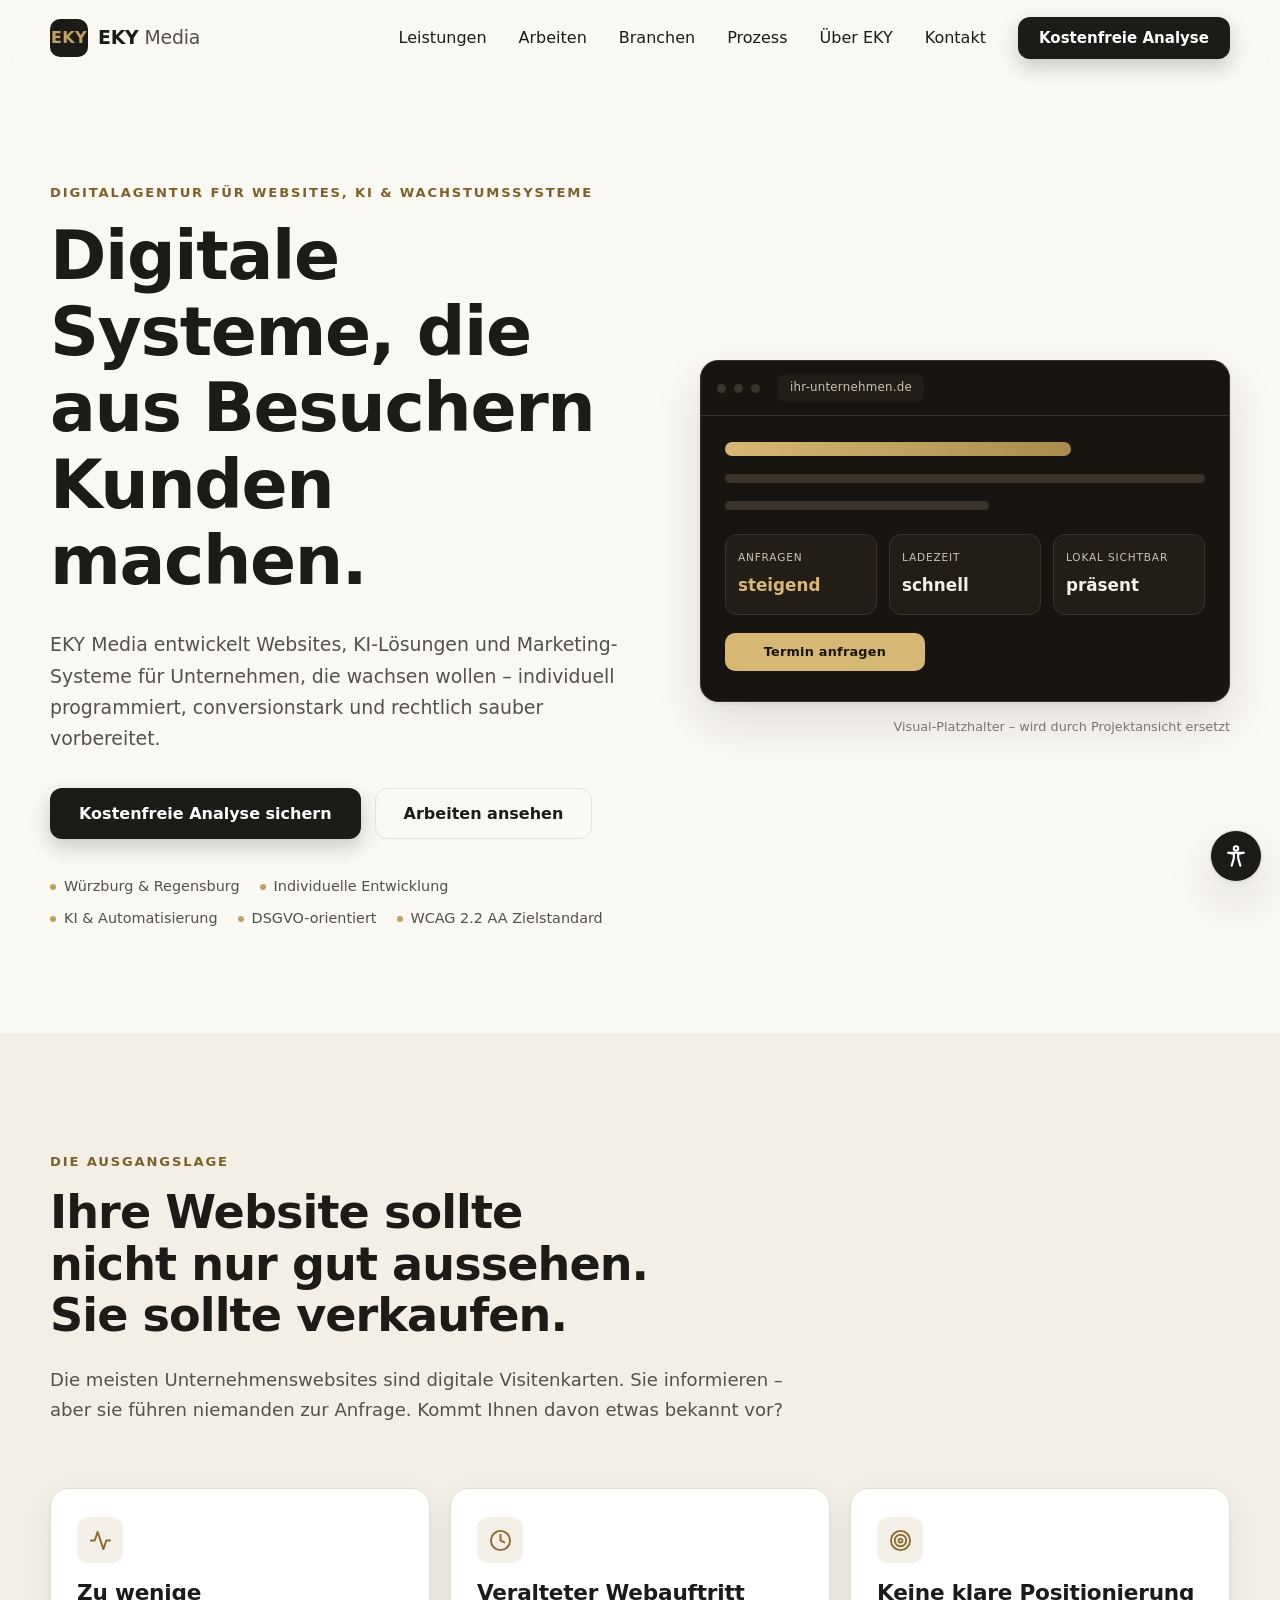
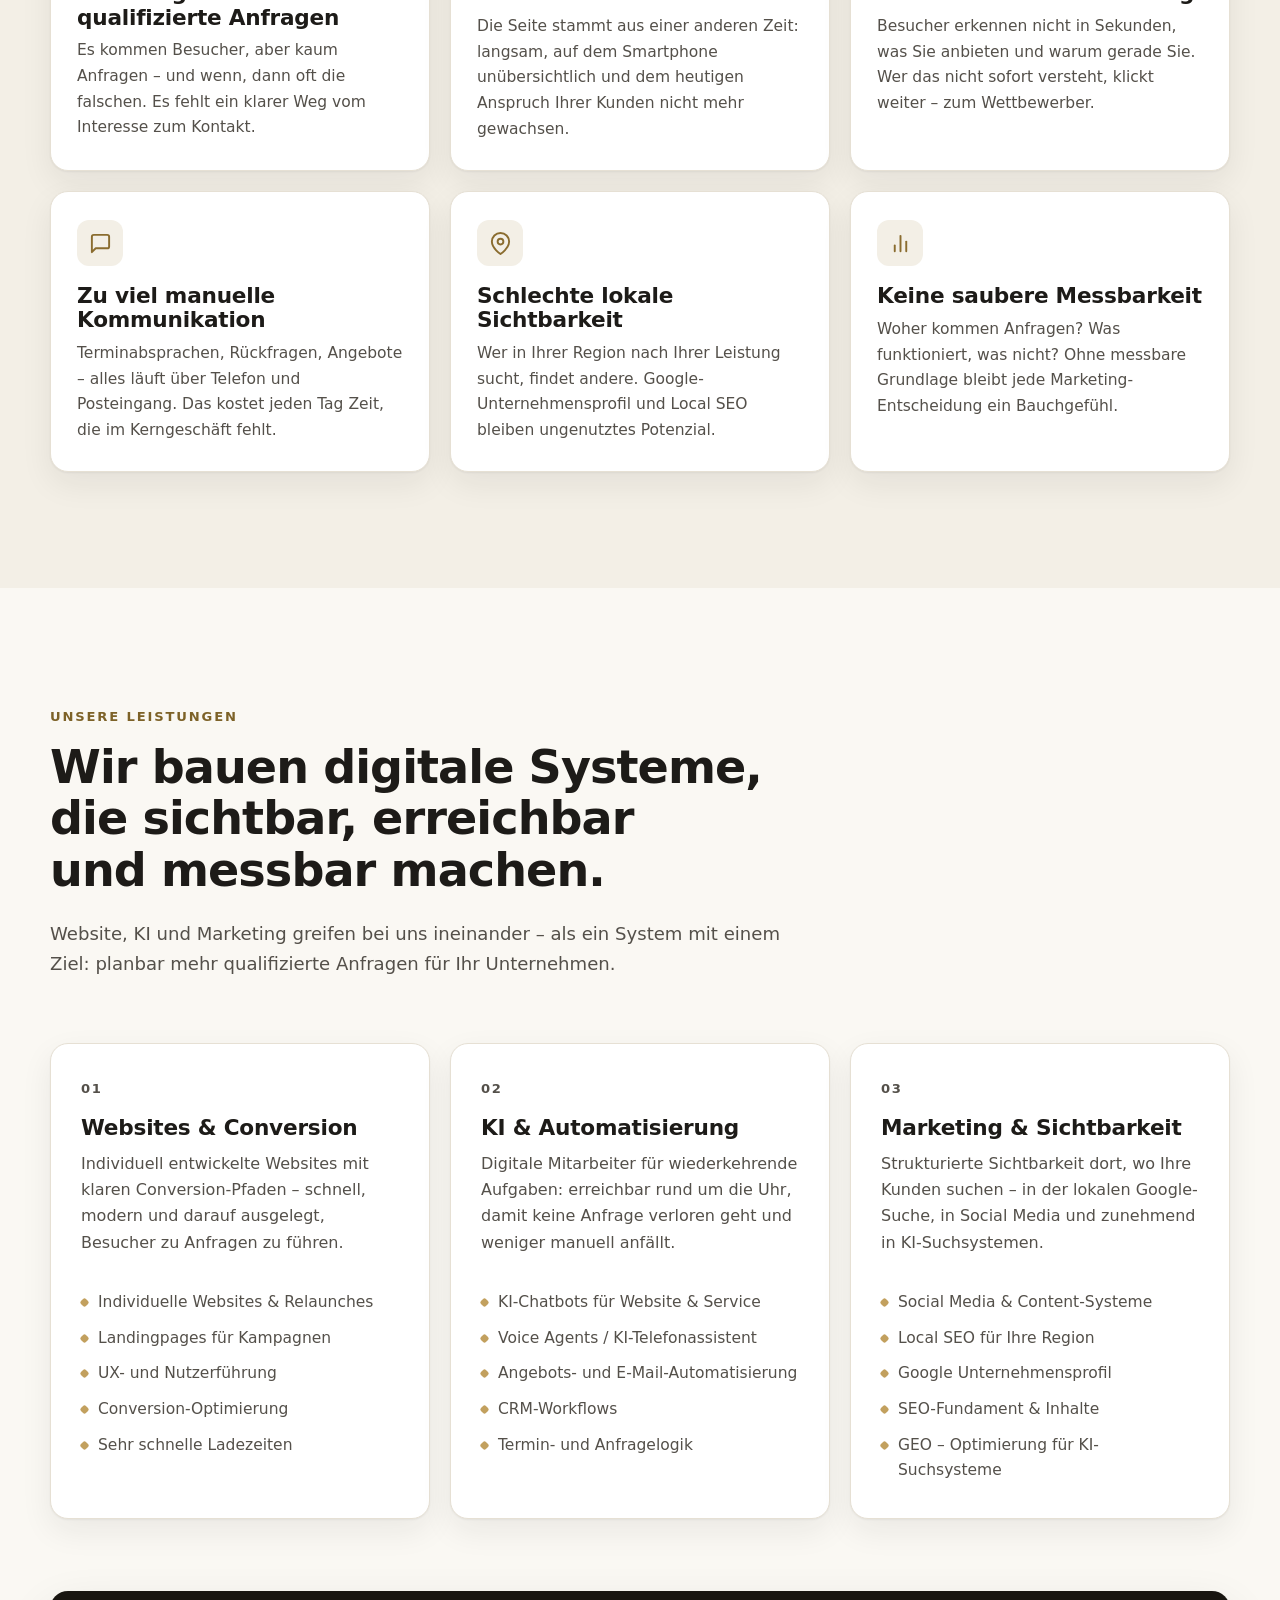
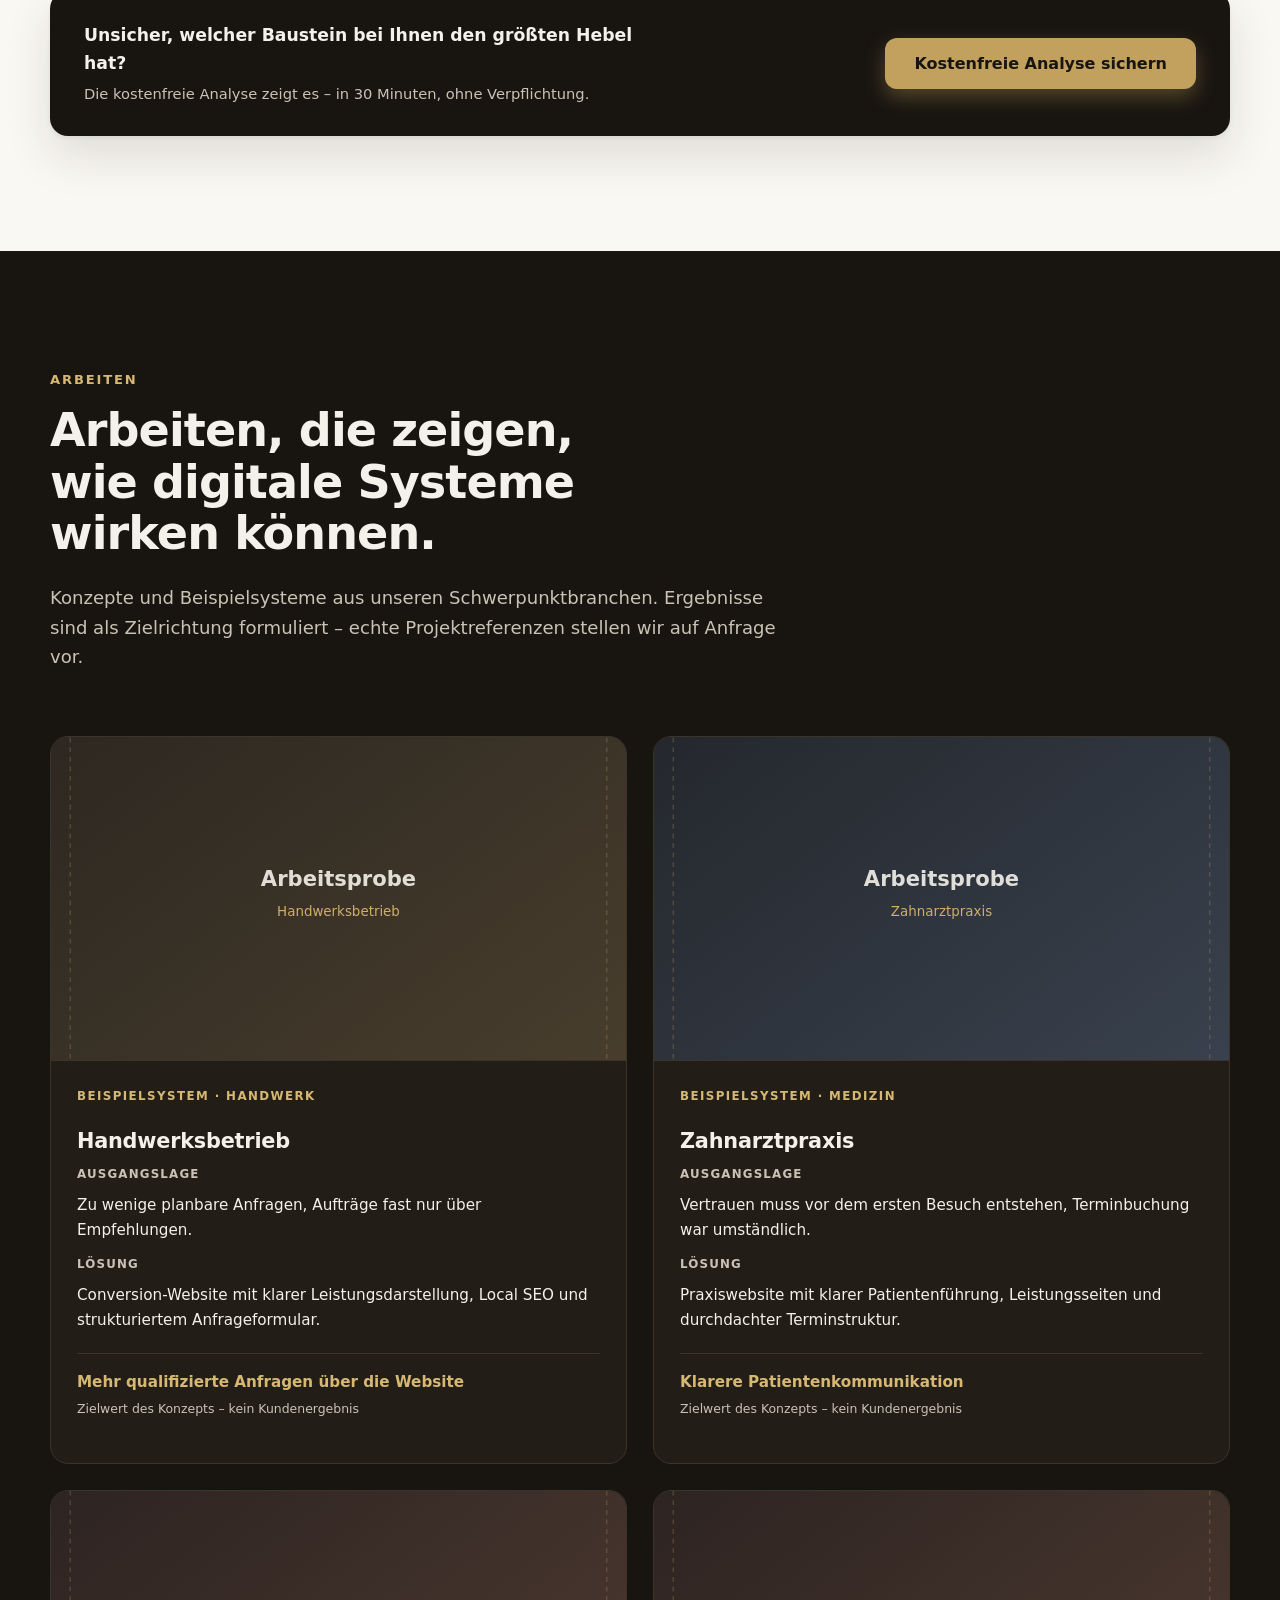
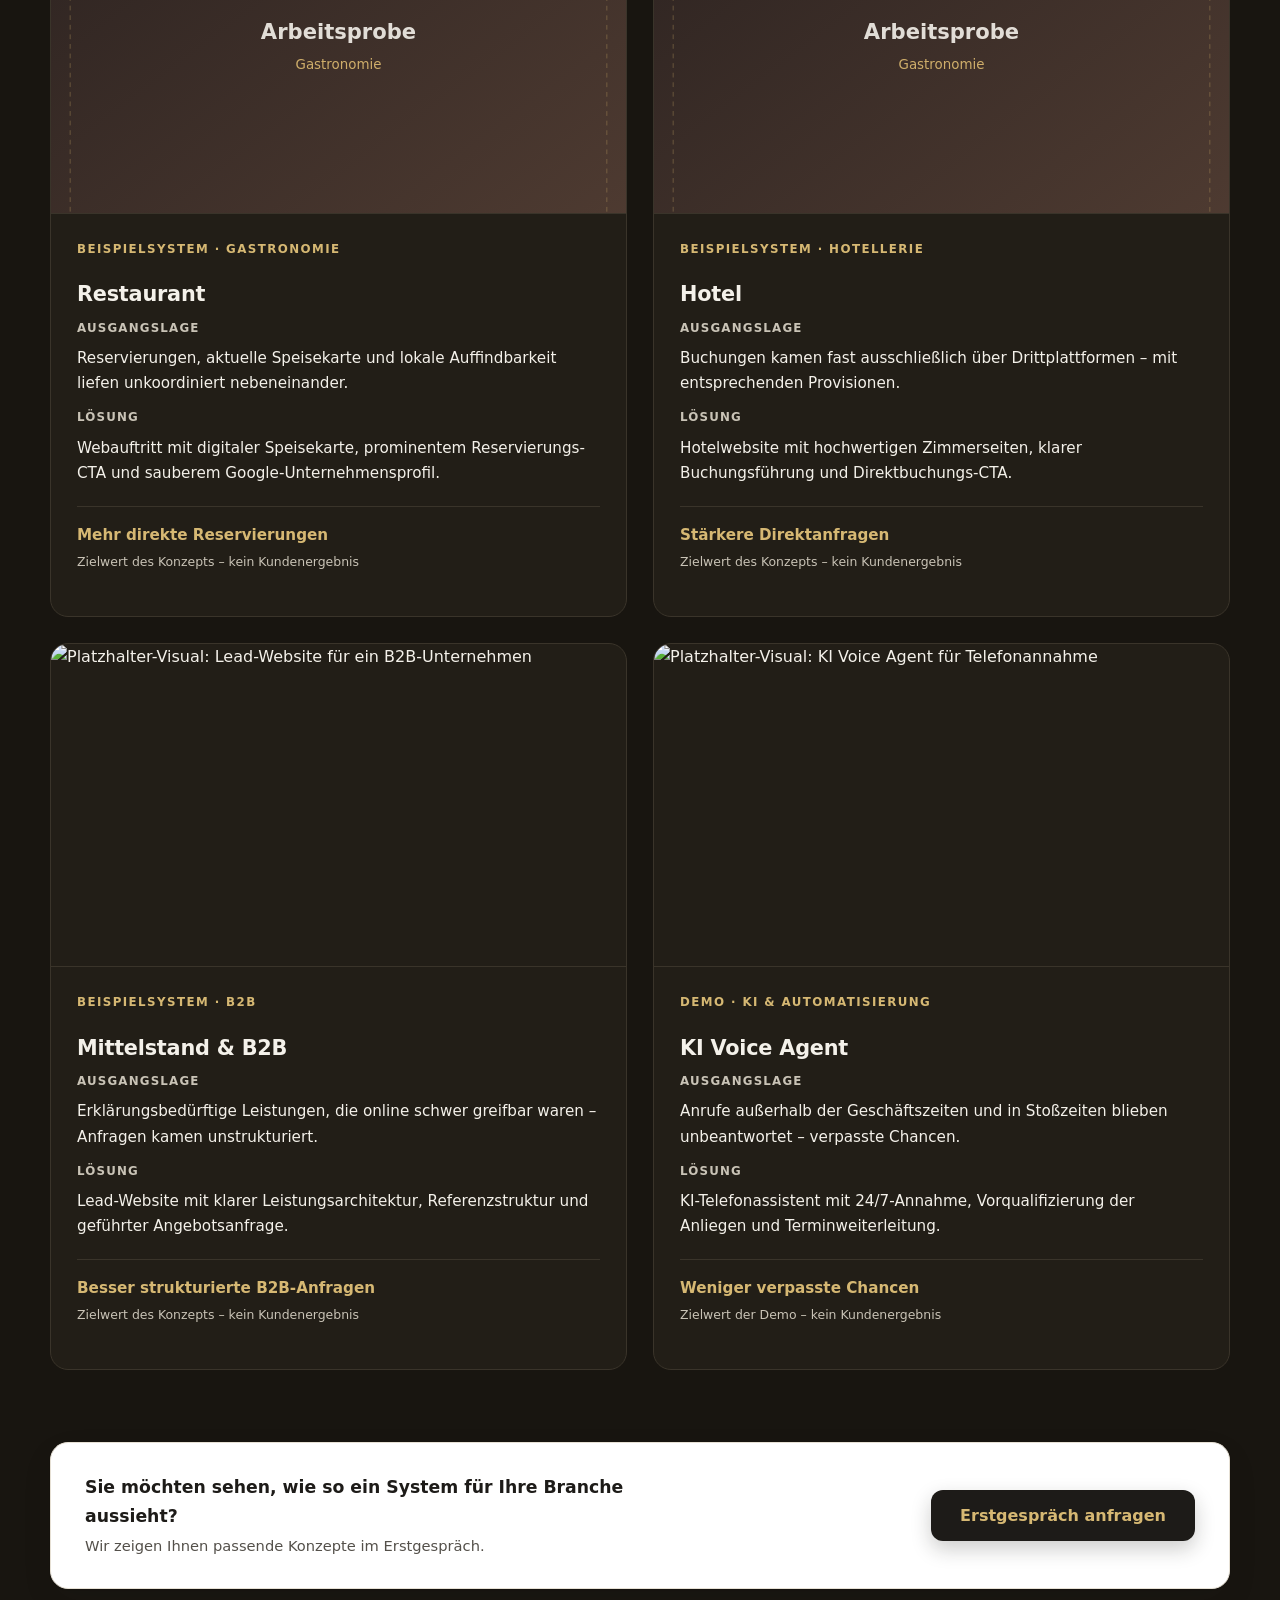
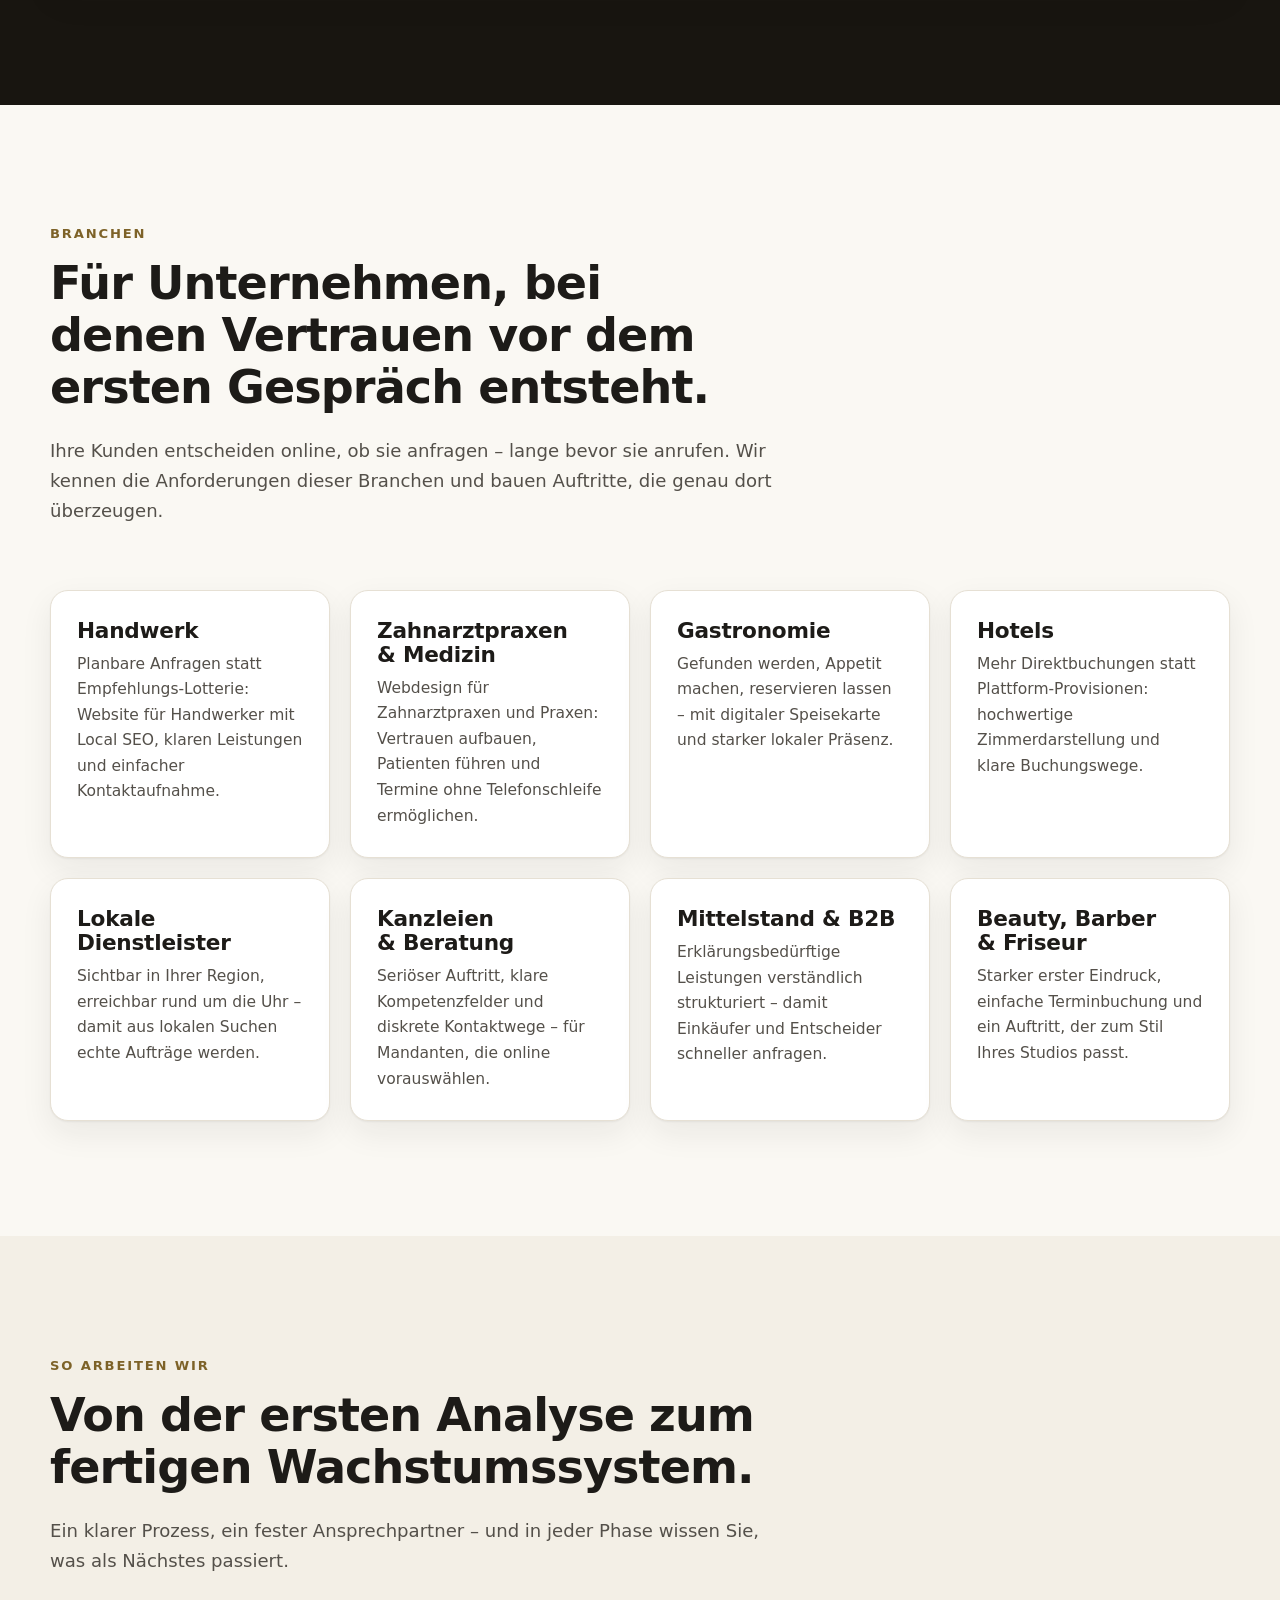
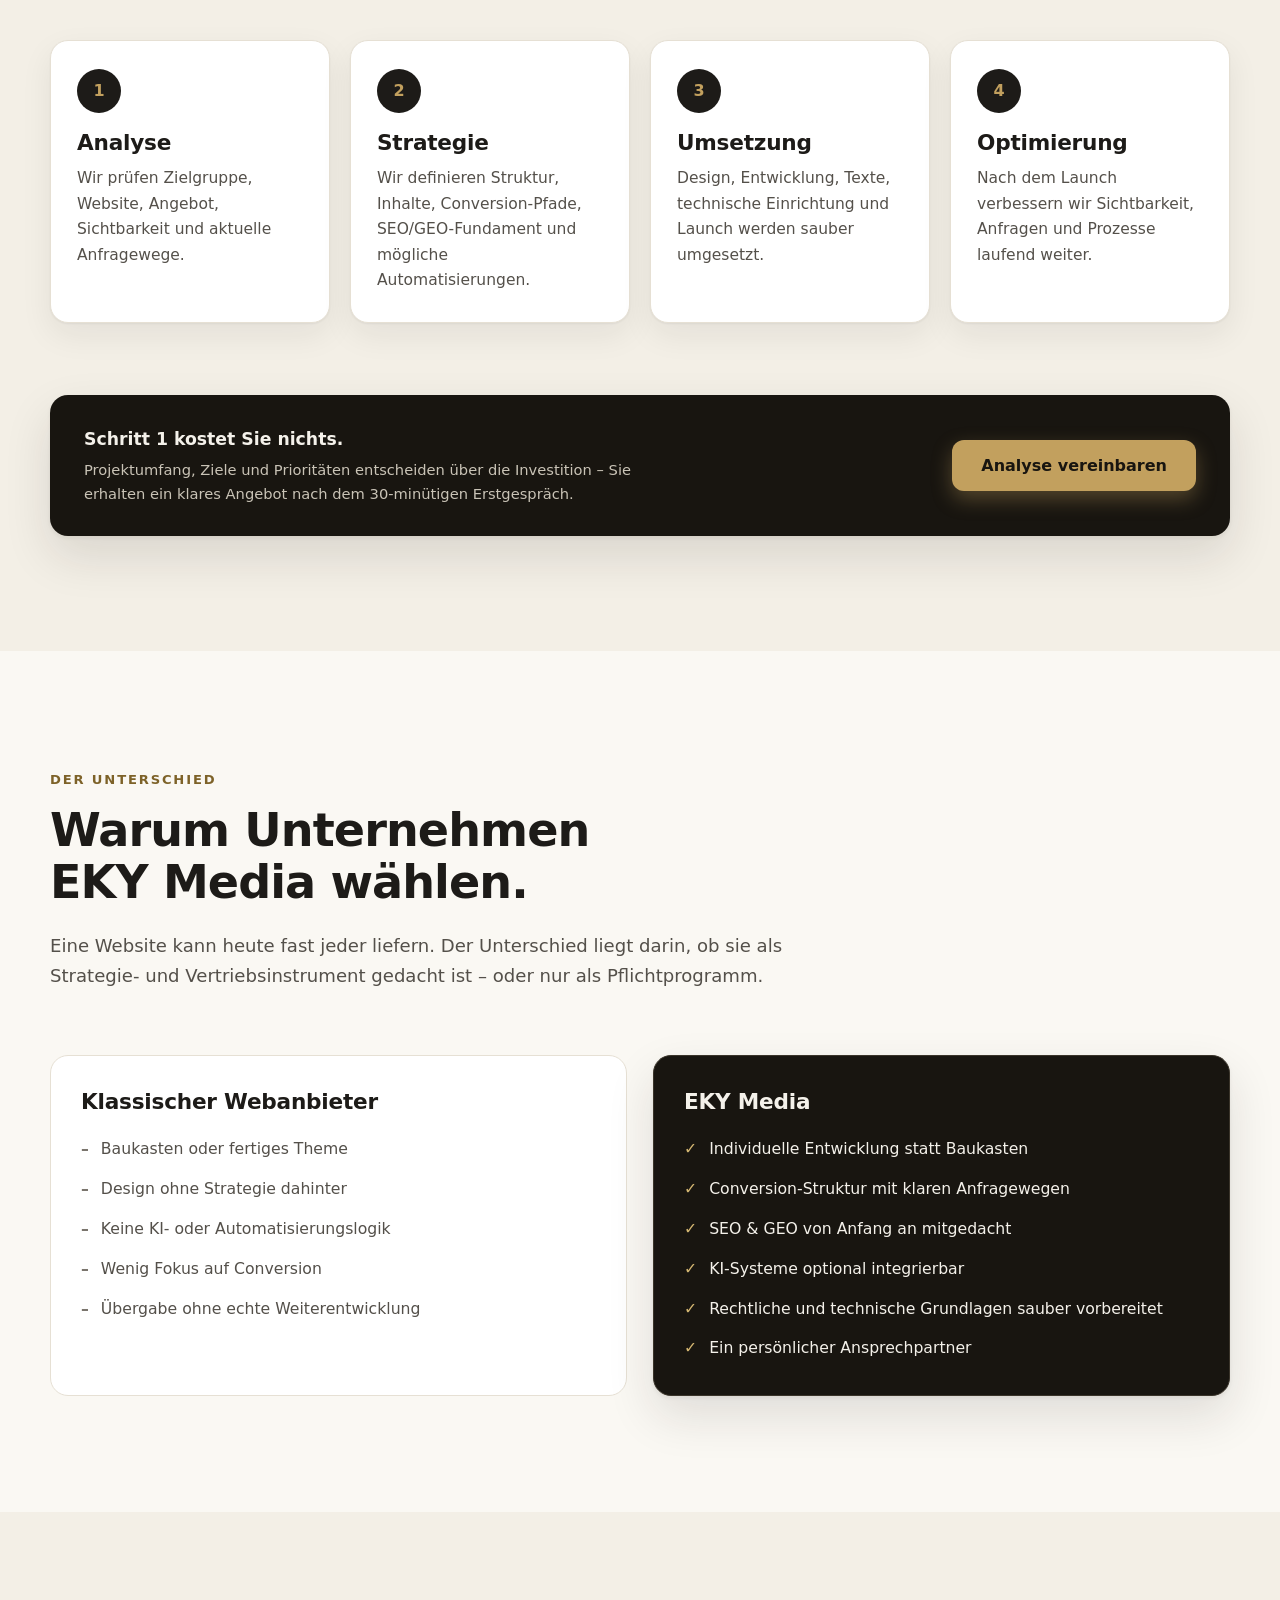
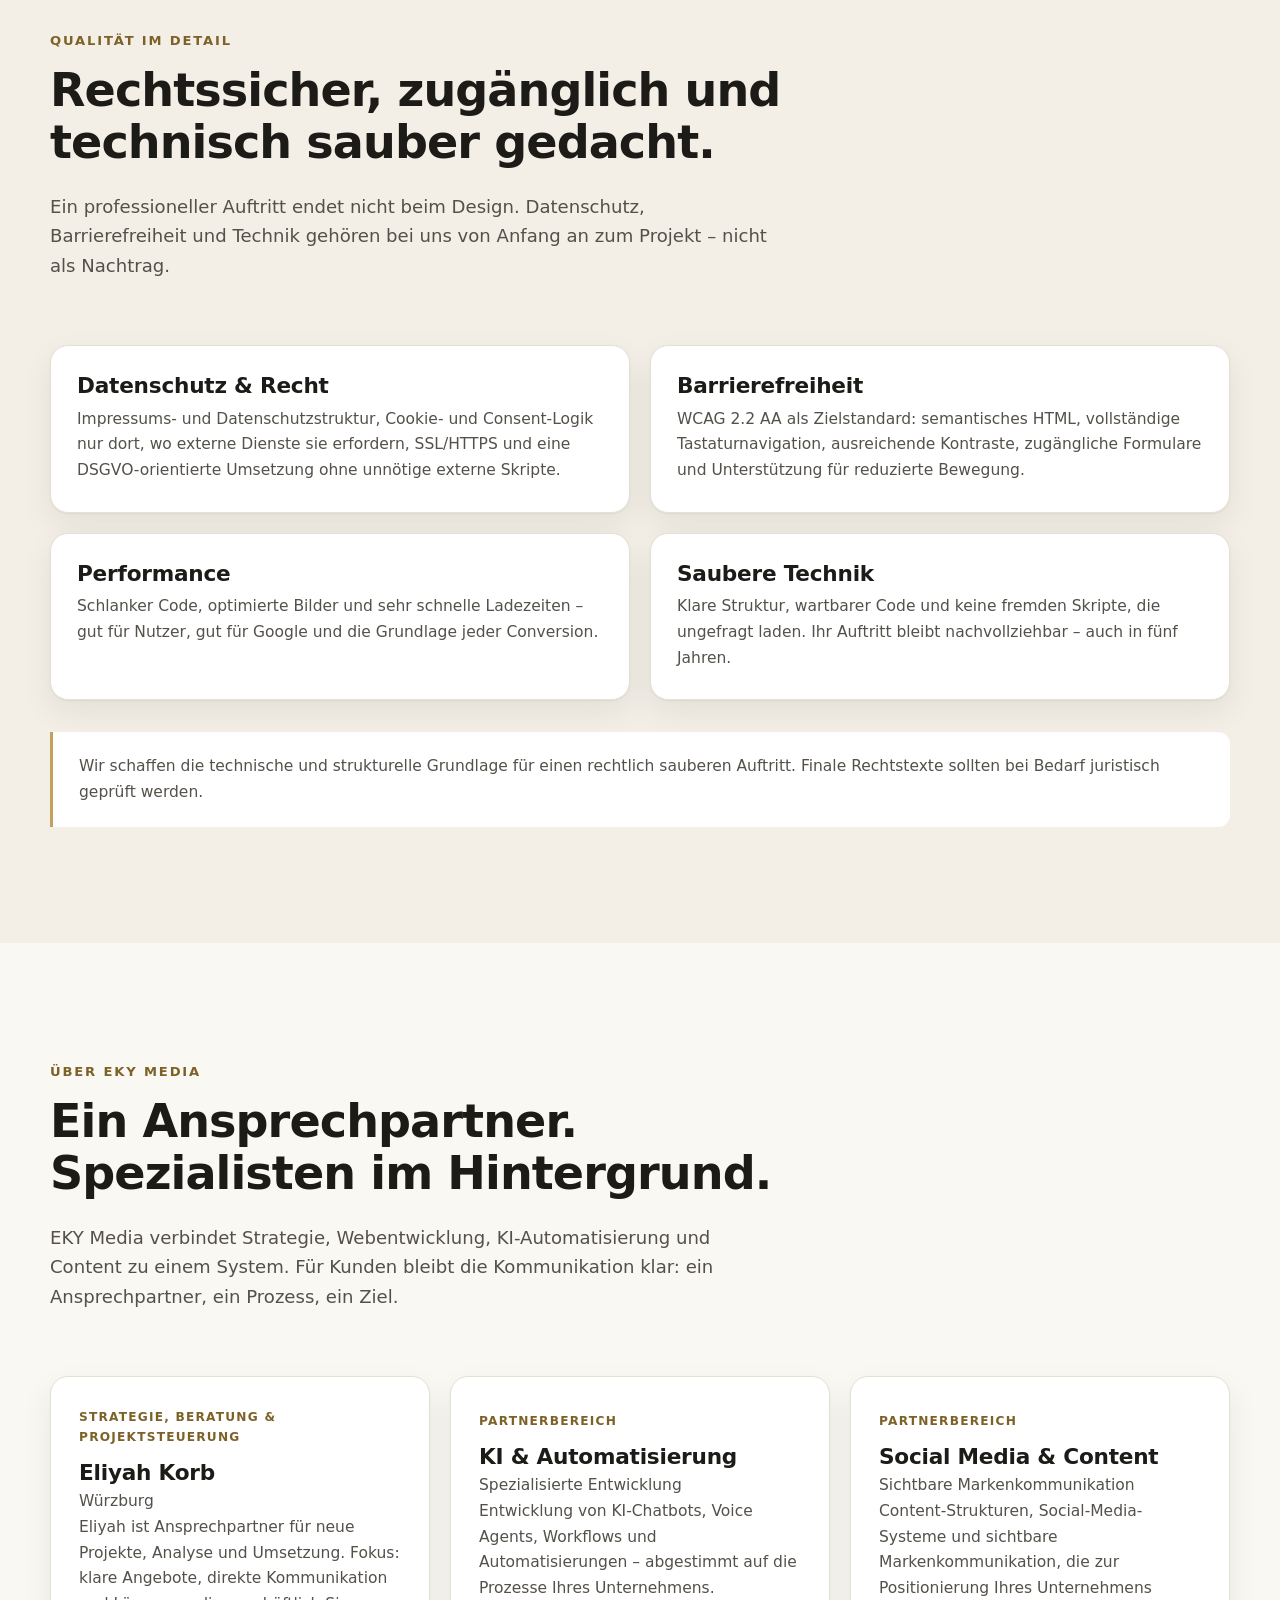
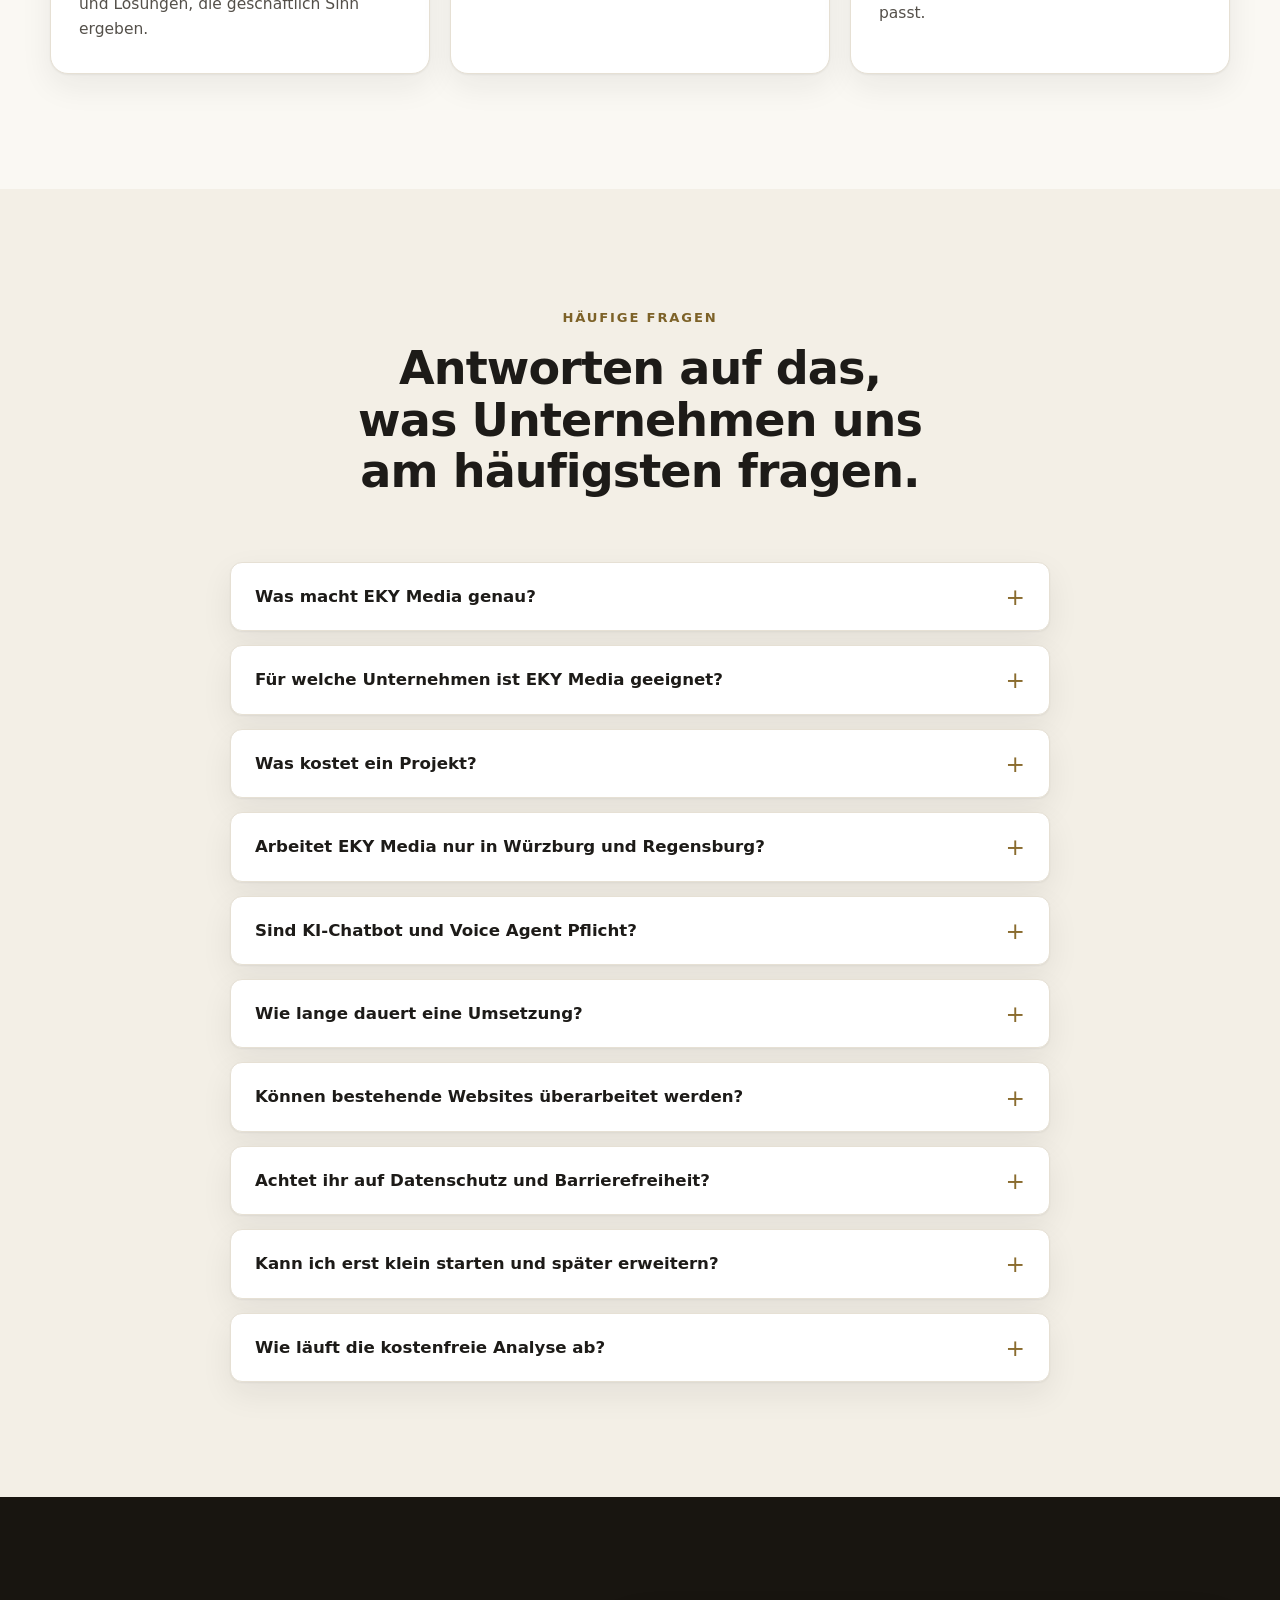
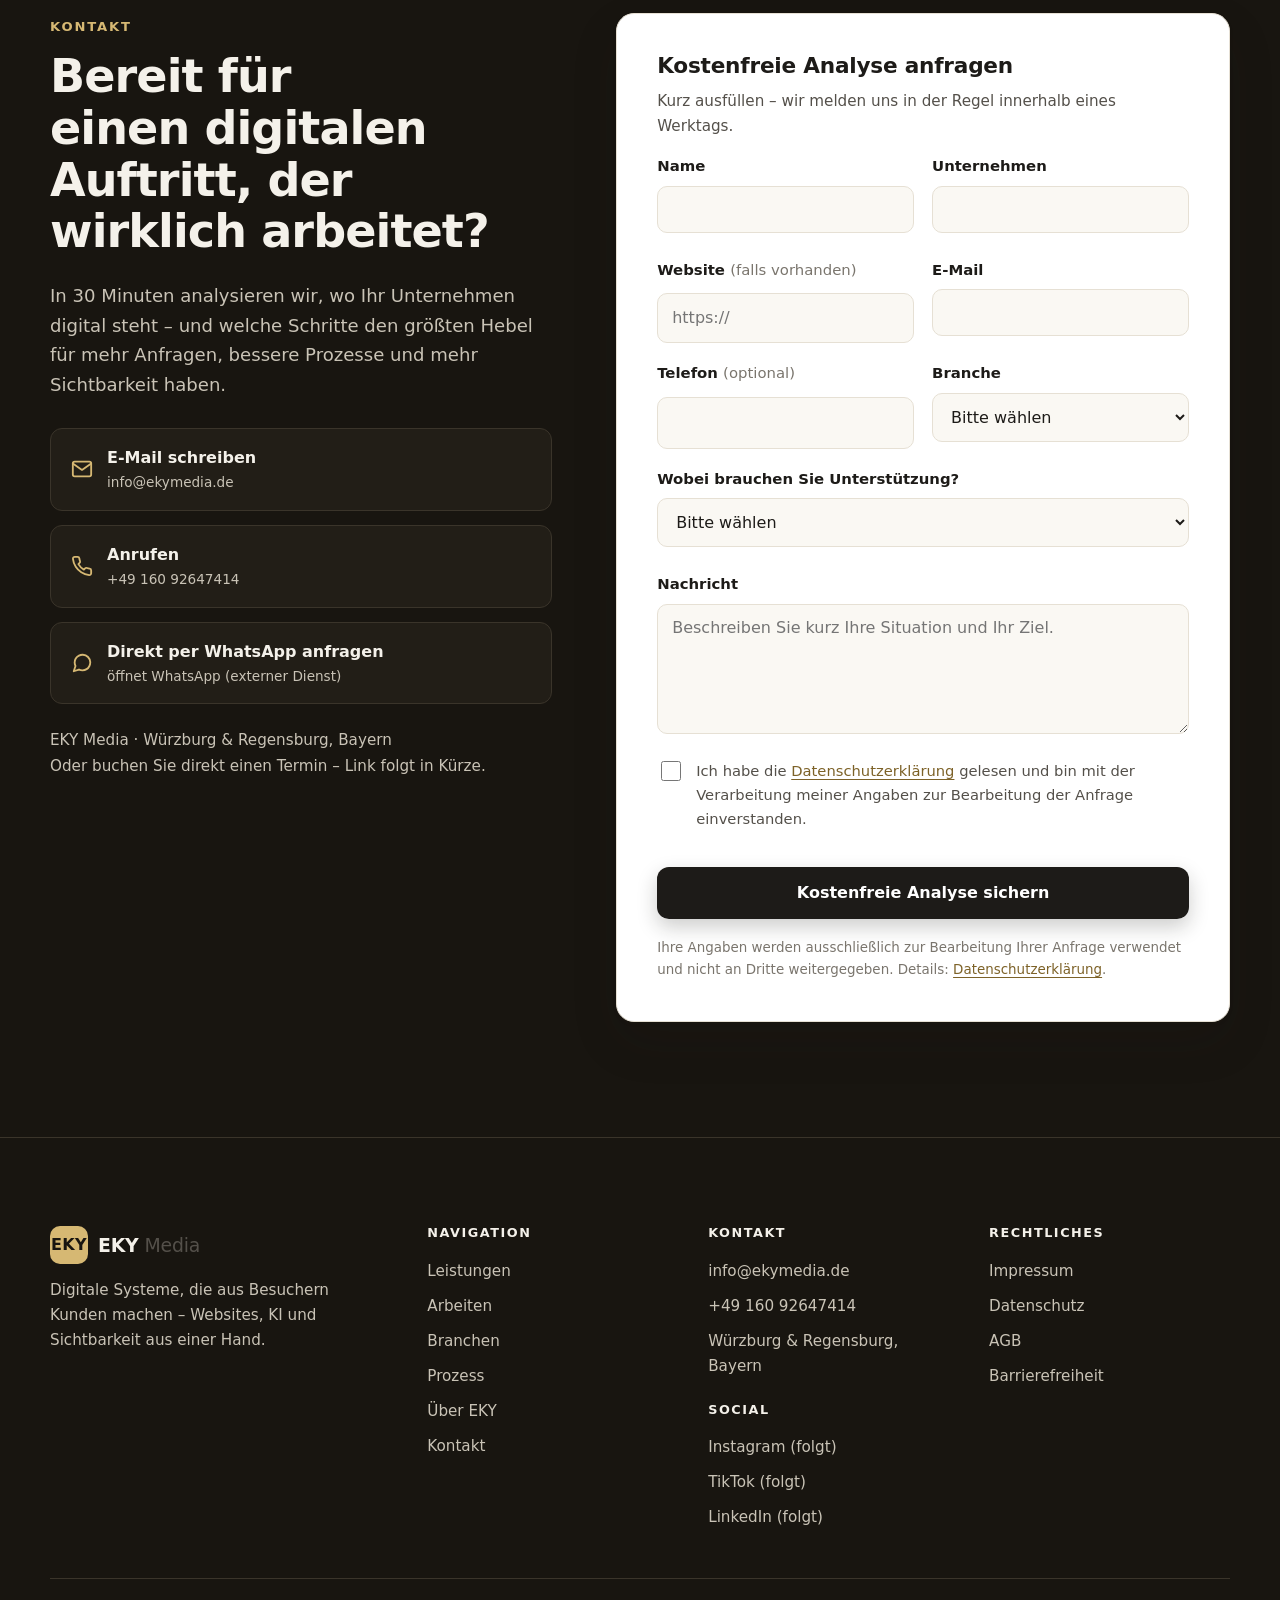
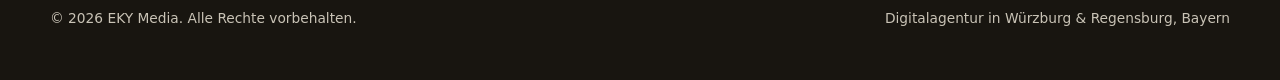
==== index.html @ 537bbd6a "Komplette statische Website für EKY Media Premium-Onepager mit Rechtsseiten für die Digitalagentur E" ====
<!DOCTYPE html>
<html lang="de">
<head>
  <meta charset="UTF-8">
  <meta name="viewport" content="width=device-width, initial-scale=1.0">

  <title>EKY Media – Digitalagentur für Webdesign, KI &amp; Wachstumssysteme in Würzburg &amp; Regensburg</title>
  <meta name="description" content="EKY Media ist Ihre Digitalagentur in Würzburg, Regensburg und Bayern: individuelle Websites, KI-Chatbots, Voice Agents, Local SEO und Automatisierung – für mehr qualifizierte Anfragen. Kostenfreie Analyse sichern.">
  <link rel="canonical" href="https://ekymedia.de/">

  <!-- Open Graph -->
  <meta property="og:type" content="website">
  <meta property="og:locale" content="de_DE">
  <meta property="og:site_name" content="EKY Media">
  <meta property="og:title" content="EKY Media – Digitale Systeme, die aus Besuchern Kunden machen.">
  <meta property="og:description" content="Websites, KI-Lösungen und Marketing-Systeme für Unternehmen in Würzburg, Regensburg und Bayern – individuell entwickelt und conversionstark.">
  <meta property="og:url" content="https://ekymedia.de/">
  <meta property="og:image" content="https://ekymedia.de/assets/img/placeholder-hero.svg">

  <!-- Twitter Cards -->
  <meta name="twitter:card" content="summary_large_image">
  <meta name="twitter:title" content="EKY Media – Digitale Systeme, die aus Besuchern Kunden machen.">
  <meta name="twitter:description" content="Websites, KI-Lösungen und Marketing-Systeme für Unternehmen, die wachsen wollen. Digitalagentur in Würzburg &amp; Regensburg.">
  <meta name="twitter:image" content="https://ekymedia.de/assets/img/placeholder-hero.svg">

  <link rel="icon" type="image/svg+xml" href="assets/icons/favicon.svg">
  <link rel="manifest" href="manifest.webmanifest">
  <meta name="theme-color" content="#181510">

  <link rel="stylesheet" href="css/styles.css">

  <!-- Accessibility-Einstellungen früh anwenden, um Flackern zu vermeiden -->
  <script>
    (function () {
      try {
        var s = JSON.parse(localStorage.getItem("eky-a11y")) || {};
        var r = document.documentElement;
        if (s.fontScale) r.style.setProperty("--font-scale", s.fontScale);
        if (s.contrast) r.classList.add("a11y-contrast");
        if (s.noMotion) r.classList.add("a11y-no-motion");
      } catch (e) {}
    })();
  </script>

  <!-- Strukturierte Daten: Unternehmen (lokal verankert) -->
  <script type="application/ld+json">
  {
    "@context": "https://schema.org",
    "@type": "ProfessionalService",
    "@id": "https://ekymedia.de/#organization",
    "name": "EKY Media",
    "url": "https://ekymedia.de/",
    "logo": "https://ekymedia.de/assets/logo/logo-placeholder.svg",
    "email": "info@ekymedia.de",
    "telephone": "+4916092647414",
    "description": "Digitalagentur für individuelle Websites, KI-Chatbots, Voice Agents, Automatisierung, Social Media und Local SEO in Würzburg, Regensburg und Bayern.",
    "address": {
      "@type": "PostalAddress",
      "streetAddress": "Würzburger Straße 14",
      "postalCode": "97250",
      "addressLocality": "Erlabrunn",
      "addressRegion": "Bayern",
      "addressCountry": "DE"
    },
    "areaServed": [
      { "@type": "City", "name": "Würzburg" },
      { "@type": "City", "name": "Regensburg" },
      { "@type": "State", "name": "Bayern" },
      { "@type": "Country", "name": "Deutschland" }
    ],
    "founder": {
      "@type": "Person",
      "name": "Eliyah Korb"
    },
    "knowsAbout": [
      "Webdesign",
      "Conversion-Optimierung",
      "KI-Chatbots",
      "Voice Agents",
      "Local SEO",
      "Social Media Marketing",
      "Automatisierung"
    ]
  }
  </script>

  <!-- Strukturierte Daten: Website -->
  <script type="application/ld+json">
  {
    "@context": "https://schema.org",
    "@type": "WebSite",
    "@id": "https://ekymedia.de/#website",
    "url": "https://ekymedia.de/",
    "name": "EKY Media",
    "inLanguage": "de-DE",
    "publisher": { "@id": "https://ekymedia.de/#organization" }
  }
  </script>

  <!-- Strukturierte Daten: FAQ -->
  <script type="application/ld+json">
  {
    "@context": "https://schema.org",
    "@type": "FAQPage",
    "mainEntity": [
      {
        "@type": "Question",
        "name": "Was macht EKY Media genau?",
        "acceptedAnswer": {
          "@type": "Answer",
          "text": "EKY Media ist eine Digitalagentur aus Würzburg und Regensburg. Wir entwickeln individuelle Websites, KI-Systeme wie Chatbots und Voice Agents, Automatisierungen und Marketing-Strukturen – als zusammenhängendes System, das messbar mehr qualifizierte Anfragen bringt."
        }
      },
      {
        "@type": "Question",
        "name": "Für welche Unternehmen ist EKY Media geeignet?",
        "acceptedAnswer": {
          "@type": "Answer",
          "text": "Wir arbeiten vor allem mit Handwerksbetrieben, Zahnarztpraxen, Gastronomie, Hotels, lokalen Dienstleistern, Kanzleien und mittelständischen B2B-Unternehmen – in Würzburg, Regensburg, ganz Bayern und deutschlandweit."
        }
      },
      {
        "@type": "Question",
        "name": "Was kostet ein Projekt bei EKY Media?",
        "acceptedAnswer": {
          "@type": "Answer",
          "text": "Jedes Projekt wird individuell kalkuliert. Nach einer kostenfreien Analyse erhalten Sie ein transparentes Angebot mit klar definiertem Leistungsumfang. So zahlen Sie nicht für Pakete, die Sie nicht brauchen, sondern für die Lösung, die zu Ihrem Unternehmen passt."
        }
      },
      {
        "@type": "Question",
        "name": "Arbeitet EKY Media nur in Würzburg und Regensburg?",
        "acceptedAnswer": {
          "@type": "Answer",
          "text": "Nein. Unsere Standorte liegen in Würzburg und Regensburg, wir betreuen aber Unternehmen in ganz Bayern und deutschlandweit. Die meisten Projekte laufen ortsunabhängig – per Videocall, Telefon und klar strukturierter Projektkommunikation."
        }
      },
      {
        "@type": "Question",
        "name": "Sind KI-Chatbot und Voice Agent Pflicht?",
        "acceptedAnswer": {
          "@type": "Answer",
          "text": "Nein. KI-Bausteine wie Chatbots oder Voice Agents sind optionale Module. Viele Projekte starten mit einer conversionstarken Website und Local SEO – Automatisierung ergänzen wir nur dort, wo sie für Ihr Unternehmen wirklich Aufwand spart oder Anfragen sichert."
        }
      },
      {
        "@type": "Question",
        "name": "Wie lange dauert eine Umsetzung?",
        "acceptedAnswer": {
          "@type": "Answer",
          "text": "Das hängt vom Umfang ab. Eine fokussierte Unternehmenswebsite ist häufig in wenigen Wochen online, umfangreichere Systeme mit Automatisierung und Content brauchen entsprechend länger. Den konkreten Zeitplan definieren wir verbindlich im Angebot."
        }
      },
      {
        "@type": "Question",
        "name": "Können bestehende Websites überarbeitet werden?",
        "acceptedAnswer": {
          "@type": "Answer",
          "text": "Ja. Wir analysieren Ihren bestehenden Auftritt und entscheiden gemeinsam, ob eine gezielte Überarbeitung oder ein Neuaufbau wirtschaftlicher ist. Oft lassen sich Struktur, Inhalte und Conversion-Pfade deutlich verbessern, ohne alles neu zu bauen."
        }
      },
      {
        "@type": "Question",
        "name": "Achtet EKY Media auf Datenschutz und Barrierefreiheit?",
        "acceptedAnswer": {
          "@type": "Answer",
          "text": "Ja. Wir setzen Projekte DSGVO-orientiert um – ohne unnötige externe Skripte, mit sauberer Consent-Logik, wo sie nötig ist. Barrierefreiheit nach WCAG 2.2 AA ist unser Zielstandard: semantisches HTML, Tastaturbedienung, ausreichende Kontraste und zugängliche Formulare."
        }
      },
      {
        "@type": "Question",
        "name": "Kann ich erst klein starten und später erweitern?",
        "acceptedAnswer": {
          "@type": "Answer",
          "text": "Ja, das ist sogar der häufigste Weg. Wir bauen Systeme modular: Sie starten zum Beispiel mit Website und lokaler Sichtbarkeit und ergänzen später Automatisierung, KI-Bausteine oder Social-Media-Strukturen – ohne dass etwas neu gebaut werden muss."
        }
      },
      {
        "@type": "Question",
        "name": "Wie läuft die kostenfreie Analyse ab?",
        "acceptedAnswer": {
          "@type": "Answer",
          "text": "In einem rund 30-minütigen Gespräch prüfen wir Ihren aktuellen Auftritt, Ihre Sichtbarkeit und Ihre Anfragewege. Sie erhalten eine ehrliche Einschätzung, welche Schritte den größten Hebel haben – und im Anschluss ein klares Angebot. Ohne Verpflichtung."
        }
      }
    ]
  }
  </script>
</head>

<body>
  <a class="skip-link" href="#main">Zum Inhalt springen</a>

  <header class="site-header">
    <div class="container site-header__inner">
      <a class="brand" href="#start" aria-label="EKY Media – zur Startseite">
        <span class="brand__mark" aria-hidden="true">EKY</span>
        <span>EKY<span class="brand__suffix"> Media</span></span>
      </a>

      <button class="nav-toggle" type="button" aria-expanded="false" aria-controls="main-nav" aria-label="Menü öffnen">
        <span class="nav-toggle__bar"></span>
        <span class="nav-toggle__bar"></span>
        <span class="nav-toggle__bar"></span>
      </button>

      <nav class="main-nav" id="main-nav" aria-label="Hauptnavigation">
        <ul class="main-nav__list">
          <li><a class="main-nav__link" href="#leistungen">Leistungen</a></li>
          <li><a class="main-nav__link" href="#arbeiten">Arbeiten</a></li>
          <li><a class="main-nav__link" href="#branchen">Branchen</a></li>
          <li><a class="main-nav__link" href="#prozess">Prozess</a></li>
          <li><a class="main-nav__link" href="#ueber-eky">Über EKY</a></li>
          <li><a class="main-nav__link" href="#kontakt">Kontakt</a></li>
        </ul>
        <a class="btn btn--primary btn--sm" href="#kontakt">Kostenfreie Analyse</a>
      </nav>
    </div>
  </header>

  <main id="main">

    <!-- ================= 1. Hero ================= -->
    <section class="hero" id="start" aria-labelledby="hero-heading">
      <div class="container hero__grid">
        <div>
          <p class="eyebrow">Digitalagentur für Websites, KI &amp; Wachstumssysteme</p>
          <h1 id="hero-heading">Digitale Systeme, die aus Besuchern Kunden machen.</h1>
          <p class="hero__sub">EKY Media entwickelt Websites, KI-Lösungen und Marketing-Systeme für Unternehmen, die wachsen wollen – individuell programmiert, conversionstark und rechtlich sauber vorbereitet.</p>
          <div class="hero__actions">
            <a class="btn btn--primary" href="#kontakt">Kostenfreie Analyse sichern</a>
            <a class="btn btn--ghost" href="#arbeiten">Arbeiten ansehen</a>
          </div>
          <ul class="trust-bar" aria-label="Was EKY Media auszeichnet">
            <li>Würzburg &amp; Regensburg</li>
            <li>Individuelle Entwicklung</li>
            <li>KI &amp; Automatisierung</li>
            <li>DSGVO-orientiert</li>
            <li>WCAG 2.2 AA Zielstandard</li>
          </ul>
        </div>

        <div class="hero__visual reveal" aria-hidden="true">
          <!-- Platzhalter-Mockup: später durch echtes Projekt-Visual oder Video ersetzen -->
          <div class="mockup">
            <div class="mockup__bar">
              <span class="mockup__dot"></span>
              <span class="mockup__dot"></span>
              <span class="mockup__dot"></span>
              <span class="mockup__url">ihr-unternehmen.de</span>
            </div>
            <div class="mockup__body">
              <div class="mockup__headline"></div>
              <div class="mockup__line"></div>
              <div class="mockup__line mockup__line--short"></div>
              <div class="mockup__stats">
                <div class="mockup__stat">
                  <span class="mockup__stat-label">Anfragen</span>
                  <span class="mockup__stat-value mockup__stat-value--accent">steigend</span>
                </div>
                <div class="mockup__stat">
                  <span class="mockup__stat-label">Ladezeit</span>
                  <span class="mockup__stat-value">schnell</span>
                </div>
                <div class="mockup__stat">
                  <span class="mockup__stat-label">Lokal sichtbar</span>
                  <span class="mockup__stat-value">präsent</span>
                </div>
              </div>
              <div class="mockup__cta">Termin anfragen</div>
            </div>
          </div>
          <p class="hero__visual-note">Visual-Platzhalter – wird durch Projekt&shy;ansicht ersetzt</p>
        </div>
      </div>
    </section>

    <!-- ================= 2. Problemsektion ================= -->
    <section class="section section--soft" id="probleme" aria-labelledby="probleme-heading">
      <div class="container">
        <div class="section-head reveal">
          <p class="eyebrow">Die Ausgangslage</p>
          <h2 id="probleme-heading">Ihre Website sollte nicht nur gut aussehen. Sie sollte verkaufen.</h2>
          <p class="lead">Die meisten Unternehmenswebsites sind digitale Visitenkarten. Sie informieren – aber sie führen niemanden zur Anfrage. Kommt Ihnen davon etwas bekannt vor?</p>
        </div>

        <div class="card-grid">
          <div class="card reveal">
            <div class="card__icon" aria-hidden="true">
              <svg viewBox="0 0 24 24" fill="none" stroke="currentColor" stroke-width="2" stroke-linecap="round" stroke-linejoin="round"><path d="M22 12h-4l-3 9L9 3l-3 9H2"/></svg>
            </div>
            <h3>Zu wenige qualifizierte Anfragen</h3>
            <p>Es kommen Besucher, aber kaum Anfragen – und wenn, dann oft die falschen. Es fehlt ein klarer Weg vom Interesse zum Kontakt.</p>
          </div>
          <div class="card reveal">
            <div class="card__icon" aria-hidden="true">
              <svg viewBox="0 0 24 24" fill="none" stroke="currentColor" stroke-width="2" stroke-linecap="round" stroke-linejoin="round"><circle cx="12" cy="12" r="10"/><polyline points="12 6 12 12 16 14"/></svg>
            </div>
            <h3>Veralteter Webauftritt</h3>
            <p>Die Seite stammt aus einer anderen Zeit: langsam, auf dem Smartphone unübersichtlich und dem heutigen Anspruch Ihrer Kunden nicht mehr gewachsen.</p>
          </div>
          <div class="card reveal">
            <div class="card__icon" aria-hidden="true">
              <svg viewBox="0 0 24 24" fill="none" stroke="currentColor" stroke-width="2" stroke-linecap="round" stroke-linejoin="round"><circle cx="12" cy="12" r="10"/><circle cx="12" cy="12" r="6"/><circle cx="12" cy="12" r="2"/></svg>
            </div>
            <h3>Keine klare Positionierung</h3>
            <p>Besucher erkennen nicht in Sekunden, was Sie anbieten und warum gerade Sie. Wer das nicht sofort versteht, klickt weiter – zum Wettbewerber.</p>
          </div>
          <div class="card reveal">
            <div class="card__icon" aria-hidden="true">
              <svg viewBox="0 0 24 24" fill="none" stroke="currentColor" stroke-width="2" stroke-linecap="round" stroke-linejoin="round"><path d="M21 15a2 2 0 0 1-2 2H7l-4 4V5a2 2 0 0 1 2-2h14a2 2 0 0 1 2 2z"/></svg>
            </div>
            <h3>Zu viel manuelle Kommunikation</h3>
            <p>Terminabsprachen, Rückfragen, Angebote – alles läuft über Telefon und Posteingang. Das kostet jeden Tag Zeit, die im Kerngeschäft fehlt.</p>
          </div>
          <div class="card reveal">
            <div class="card__icon" aria-hidden="true">
              <svg viewBox="0 0 24 24" fill="none" stroke="currentColor" stroke-width="2" stroke-linecap="round" stroke-linejoin="round"><path d="M21 10c0 7-9 13-9 13s-9-6-9-13a9 9 0 0 1 18 0z"/><circle cx="12" cy="10" r="3"/></svg>
            </div>
            <h3>Schlechte lokale Sichtbarkeit</h3>
            <p>Wer in Ihrer Region nach Ihrer Leistung sucht, findet andere. Google-Unternehmensprofil und Local SEO bleiben ungenutztes Potenzial.</p>
          </div>
          <div class="card reveal">
            <div class="card__icon" aria-hidden="true">
              <svg viewBox="0 0 24 24" fill="none" stroke="currentColor" stroke-width="2" stroke-linecap="round" stroke-linejoin="round"><line x1="18" y1="20" x2="18" y2="10"/><line x1="12" y1="20" x2="12" y2="4"/><line x1="6" y1="20" x2="6" y2="14"/></svg>
            </div>
            <h3>Keine saubere Messbarkeit</h3>
            <p>Woher kommen Anfragen? Was funktioniert, was nicht? Ohne messbare Grundlage bleibt jede Marketing-Entscheidung ein Bauchgefühl.</p>
          </div>
        </div>
      </div>
    </section>

    <!-- ================= 3. Leistungen / Lösung ================= -->
    <section class="section" id="leistungen" aria-labelledby="leistungen-heading">
      <div class="container">
        <div class="section-head reveal">
          <p class="eyebrow">Unsere Leistungen</p>
          <h2 id="leistungen-heading">Wir bauen digitale Systeme, die sichtbar, erreichbar und messbar machen.</h2>
          <p class="lead">Website, KI und Marketing greifen bei uns ineinander – als ein System mit einem Ziel: planbar mehr qualifizierte Anfragen für Ihr Unternehmen.</p>
        </div>

        <div class="card-grid">
          <div class="pillar reveal">
            <p class="pillar__num">01</p>
            <h3>Websites &amp; Conversion</h3>
            <p>Individuell entwickelte Websites mit klaren Conversion-Pfaden – schnell, modern und darauf ausgelegt, Besucher zu Anfragen zu führen.</p>
            <ul class="pillar__list">
              <li>Individuelle Websites &amp; Relaunches</li>
              <li>Landingpages für Kampagnen</li>
              <li>UX- und Nutzerführung</li>
              <li>Conversion-Optimierung</li>
              <li>Sehr schnelle Ladezeiten</li>
            </ul>
          </div>
          <div class="pillar reveal">
            <p class="pillar__num">02</p>
            <h3>KI &amp; Automatisierung</h3>
            <p>Digitale Mitarbeiter für wiederkehrende Aufgaben: erreichbar rund um die Uhr, damit keine Anfrage verloren geht und weniger manuell anfällt.</p>
            <ul class="pillar__list">
              <li>KI-Chatbots für Website &amp; Service</li>
              <li>Voice Agents / KI-Telefonassistent</li>
              <li>Angebots- und E-Mail-Automatisierung</li>
              <li>CRM-Workflows</li>
              <li>Termin- und Anfragelogik</li>
            </ul>
          </div>
          <div class="pillar reveal">
            <p class="pillar__num">03</p>
            <h3>Marketing &amp; Sichtbarkeit</h3>
            <p>Strukturierte Sichtbarkeit dort, wo Ihre Kunden suchen – in der lokalen Google-Suche, in Social Media und zunehmend in KI-Suchsystemen.</p>
            <ul class="pillar__list">
              <li>Social Media &amp; Content-Systeme</li>
              <li>Local SEO für Ihre Region</li>
              <li>Google Unternehmensprofil</li>
              <li>SEO-Fundament &amp; Inhalte</li>
              <li>GEO – Optimierung für KI-Suchsysteme</li>
            </ul>
          </div>
        </div>

        <div class="cta-band reveal">
          <p>Unsicher, welcher Baustein bei Ihnen den größten Hebel hat?
            <small>Die kostenfreie Analyse zeigt es – in 30 Minuten, ohne Verpflichtung.</small>
          </p>
          <a class="btn btn--accent" href="#kontakt">Kostenfreie Analyse sichern</a>
        </div>
      </div>
    </section>

    <!-- ================= 4. Arbeiten ================= -->
    <section class="section section--dark" id="arbeiten" aria-labelledby="arbeiten-heading">
      <div class="container">
        <div class="section-head reveal">
          <p class="eyebrow">Arbeiten</p>
          <h2 id="arbeiten-heading">Arbeiten, die zeigen, wie digitale Systeme wirken können.</h2>
          <p class="lead">Konzepte und Beispielsysteme aus unseren Schwerpunktbranchen. Ergebnisse sind als Zielrichtung formuliert – echte Projektreferenzen stellen wir auf Anfrage vor.</p>
        </div>

        <div class="work-grid">
          <article class="work-card reveal">
            <div class="work-card__media">
              <img src="assets/img/placeholder-work-handwerk.svg" alt="Platzhalter-Visual: Conversion-Website für einen Handwerksbetrieb" loading="lazy" width="1200" height="900">
            </div>
            <div class="work-card__body">
              <p class="work-card__tag">Beispielsystem · Handwerk</p>
              <h3>Handwerksbetrieb</h3>
              <dl>
                <dt>Ausgangslage</dt>
                <dd>Zu wenige planbare Anfragen, Aufträge fast nur über Empfehlungen.</dd>
                <dt>Lösung</dt>
                <dd>Conversion-Website mit klarer Leistungsdarstellung, Local SEO und strukturiertem Anfrageformular.</dd>
              </dl>
              <p class="work-card__result">Mehr qualifizierte Anfragen über die Website
                <small>Zielwert des Konzepts – kein Kundenergebnis</small>
              </p>
            </div>
          </article>

          <article class="work-card reveal">
            <div class="work-card__media">
              <img src="assets/img/placeholder-work-praxis.svg" alt="Platzhalter-Visual: Praxiswebsite für eine Zahnarztpraxis" loading="lazy" width="1200" height="900">
            </div>
            <div class="work-card__body">
              <p class="work-card__tag">Beispielsystem · Medizin</p>
              <h3>Zahnarztpraxis</h3>
              <dl>
                <dt>Ausgangslage</dt>
                <dd>Vertrauen muss vor dem ersten Besuch entstehen, Terminbuchung war umständlich.</dd>
                <dt>Lösung</dt>
                <dd>Praxiswebsite mit klarer Patientenführung, Leistungsseiten und durchdachter Terminstruktur.</dd>
              </dl>
              <p class="work-card__result">Klarere Patientenkommunikation
                <small>Zielwert des Konzepts – kein Kundenergebnis</small>
              </p>
            </div>
          </article>

          <article class="work-card reveal">
            <div class="work-card__media">
              <img src="assets/img/placeholder-work-gastro.svg" alt="Platzhalter-Visual: Webauftritt für ein Restaurant" loading="lazy" width="1200" height="900">
            </div>
            <div class="work-card__body">
              <p class="work-card__tag">Beispielsystem · Gastronomie</p>
              <h3>Restaurant</h3>
              <dl>
                <dt>Ausgangslage</dt>
                <dd>Reservierungen, aktuelle Speisekarte und lokale Auffindbarkeit liefen unkoordiniert nebeneinander.</dd>
                <dt>Lösung</dt>
                <dd>Webauftritt mit digitaler Speisekarte, prominentem Reservierungs-CTA und sauberem Google-Unternehmensprofil.</dd>
              </dl>
              <p class="work-card__result">Mehr direkte Reservierungen
                <small>Zielwert des Konzepts – kein Kundenergebnis</small>
              </p>
            </div>
          </article>

          <article class="work-card reveal">
            <div class="work-card__media">
              <img src="assets/img/placeholder-work-gastro.svg" alt="Platzhalter-Visual: Hotelwebsite mit Direktbuchung" loading="lazy" width="1200" height="900">
            </div>
            <div class="work-card__body">
              <p class="work-card__tag">Beispielsystem · Hotellerie</p>
              <h3>Hotel</h3>
              <dl>
                <dt>Ausgangslage</dt>
                <dd>Buchungen kamen fast ausschließlich über Drittplattformen – mit entsprechenden Provisionen.</dd>
                <dt>Lösung</dt>
                <dd>Hotelwebsite mit hochwertigen Zimmerseiten, klarer Buchungsführung und Direktbuchungs-CTA.</dd>
              </dl>
              <p class="work-card__result">Stärkere Direktanfragen
                <small>Zielwert des Konzepts – kein Kundenergebnis</small>
              </p>
            </div>
          </article>

          <article class="work-card reveal">
            <div class="work-card__media">
              <img src="assets/img/placeholder-work-b2b.svg" alt="Platzhalter-Visual: Lead-Website für ein B2B-Unternehmen" loading="lazy" width="1200" height="900">
            </div>
            <div class="work-card__body">
              <p class="work-card__tag">Beispielsystem · B2B</p>
              <h3>Mittelstand &amp; B2B</h3>
              <dl>
                <dt>Ausgangslage</dt>
                <dd>Erklärungsbedürftige Leistungen, die online schwer greifbar waren – Anfragen kamen unstrukturiert.</dd>
                <dt>Lösung</dt>
                <dd>Lead-Website mit klarer Leistungsarchitektur, Referenzstruktur und geführter Angebotsanfrage.</dd>
              </dl>
              <p class="work-card__result">Besser strukturierte B2B-Anfragen
                <small>Zielwert des Konzepts – kein Kundenergebnis</small>
              </p>
            </div>
          </article>

          <article class="work-card reveal">
            <div class="work-card__media">
              <img src="assets/img/placeholder-work-b2b.svg" alt="Platzhalter-Visual: KI Voice Agent für Telefonannahme" loading="lazy" width="1200" height="900">
            </div>
            <div class="work-card__body">
              <p class="work-card__tag">Demo · KI &amp; Automatisierung</p>
              <h3>KI Voice Agent</h3>
              <dl>
                <dt>Ausgangslage</dt>
                <dd>Anrufe außerhalb der Geschäftszeiten und in Stoßzeiten blieben unbeantwortet – verpasste Chancen.</dd>
                <dt>Lösung</dt>
                <dd>KI-Telefonassistent mit 24/7-Annahme, Vorqualifizierung der Anliegen und Terminweiterleitung.</dd>
              </dl>
              <p class="work-card__result">Weniger verpasste Chancen
                <small>Zielwert der Demo – kein Kundenergebnis</small>
              </p>
            </div>
          </article>
        </div>

        <div class="cta-band cta-band--light reveal">
          <p>Sie möchten sehen, wie so ein System für Ihre Branche aussieht?
            <small>Wir zeigen Ihnen passende Konzepte im Erstgespräch.</small>
          </p>
          <a class="btn btn--primary" href="#kontakt">Erstgespräch anfragen</a>
        </div>
      </div>
    </section>

    <!-- ================= 5. Branchen ================= -->
    <section class="section" id="branchen" aria-labelledby="branchen-heading">
      <div class="container">
        <div class="section-head reveal">
          <p class="eyebrow">Branchen</p>
          <h2 id="branchen-heading">Für Unternehmen, bei denen Vertrauen vor dem ersten Gespräch entsteht.</h2>
          <p class="lead">Ihre Kunden entscheiden online, ob sie anfragen – lange bevor sie anrufen. Wir kennen die Anforderungen dieser Branchen und bauen Auftritte, die genau dort überzeugen.</p>
        </div>

        <div class="card-grid card-grid--4">
          <div class="card reveal">
            <h3>Handwerk</h3>
            <p>Planbare Anfragen statt Empfehlungs-Lotterie: Website für Handwerker mit Local SEO, klaren Leistungen und einfacher Kontaktaufnahme.</p>
          </div>
          <div class="card reveal">
            <h3>Zahnarztpraxen &amp; Medizin</h3>
            <p>Webdesign für Zahnarztpraxen und Praxen: Vertrauen aufbauen, Patienten führen und Termine ohne Telefonschleife ermöglichen.</p>
          </div>
          <div class="card reveal">
            <h3>Gastronomie</h3>
            <p>Gefunden werden, Appetit machen, reservieren lassen – mit digitaler Speisekarte und starker lokaler Präsenz.</p>
          </div>
          <div class="card reveal">
            <h3>Hotels</h3>
            <p>Mehr Direktbuchungen statt Plattform-Provisionen: hochwertige Zimmerdarstellung und klare Buchungswege.</p>
          </div>
          <div class="card reveal">
            <h3>Lokale Dienstleister</h3>
            <p>Sichtbar in Ihrer Region, erreichbar rund um die Uhr – damit aus lokalen Suchen echte Aufträge werden.</p>
          </div>
          <div class="card reveal">
            <h3>Kanzleien &amp; Beratung</h3>
            <p>Seriöser Auftritt, klare Kompetenzfelder und diskrete Kontaktwege – für Mandanten, die online vorauswählen.</p>
          </div>
          <div class="card reveal">
            <h3>Mittelstand &amp; B2B</h3>
            <p>Erklärungsbedürftige Leistungen verständlich strukturiert – damit Einkäufer und Entscheider schneller anfragen.</p>
          </div>
          <div class="card reveal">
            <h3>Beauty, Barber &amp; Friseur</h3>
            <p>Starker erster Eindruck, einfache Terminbuchung und ein Auftritt, der zum Stil Ihres Studios passt.</p>
          </div>
        </div>
      </div>
    </section>

    <!-- ================= 6. Prozess ================= -->
    <section class="section section--soft" id="prozess" aria-labelledby="prozess-heading">
      <div class="container">
        <div class="section-head reveal">
          <p class="eyebrow">So arbeiten wir</p>
          <h2 id="prozess-heading">Von der ersten Analyse zum fertigen Wachstumssystem.</h2>
          <p class="lead">Ein klarer Prozess, ein fester Ansprechpartner – und in jeder Phase wissen Sie, was als Nächstes passiert.</p>
        </div>

        <ol class="process-grid" style="list-style:none;margin:0;padding:0;">
          <li class="process-step reveal">
            <span class="process-step__num" aria-hidden="true">1</span>
            <h3>Analyse</h3>
            <p>Wir prüfen Zielgruppe, Website, Angebot, Sichtbarkeit und aktuelle Anfragewege.</p>
          </li>
          <li class="process-step reveal">
            <span class="process-step__num" aria-hidden="true">2</span>
            <h3>Strategie</h3>
            <p>Wir definieren Struktur, Inhalte, Conversion-Pfade, SEO/GEO-Fundament und mögliche Automatisierungen.</p>
          </li>
          <li class="process-step reveal">
            <span class="process-step__num" aria-hidden="true">3</span>
            <h3>Umsetzung</h3>
            <p>Design, Entwicklung, Texte, technische Einrichtung und Launch werden sauber umgesetzt.</p>
          </li>
          <li class="process-step reveal">
            <span class="process-step__num" aria-hidden="true">4</span>
            <h3>Optimierung</h3>
            <p>Nach dem Launch verbessern wir Sichtbarkeit, Anfragen und Prozesse laufend weiter.</p>
          </li>
        </ol>

        <div class="cta-band reveal">
          <p>Schritt 1 kostet Sie nichts.
            <small>Projektumfang, Ziele und Prioritäten entscheiden über die Investition – Sie erhalten ein klares Angebot nach dem 30-minütigen Erstgespräch.</small>
          </p>
          <a class="btn btn--accent" href="#kontakt">Analyse vereinbaren</a>
        </div>
      </div>
    </section>

    <!-- ================= 7. Vergleich ================= -->
    <section class="section" id="vergleich" aria-labelledby="vergleich-heading">
      <div class="container">
        <div class="section-head reveal">
          <p class="eyebrow">Der Unterschied</p>
          <h2 id="vergleich-heading">Warum Unternehmen EKY Media wählen.</h2>
          <p class="lead">Eine Website kann heute fast jeder liefern. Der Unterschied liegt darin, ob sie als Strategie- und Vertriebsinstrument gedacht ist – oder nur als Pflichtprogramm.</p>
        </div>

        <div class="compare-grid">
          <div class="compare-col compare-col--them reveal">
            <h3>Klassischer Webanbieter</h3>
            <ul>
              <li>Baukasten oder fertiges Theme</li>
              <li>Design ohne Strategie dahinter</li>
              <li>Keine KI- oder Automatisierungslogik</li>
              <li>Wenig Fokus auf Conversion</li>
              <li>Übergabe ohne echte Weiterentwicklung</li>
            </ul>
          </div>
          <div class="compare-col compare-col--us reveal">
            <h3>EKY Media</h3>
            <ul>
              <li>Individuelle Entwicklung statt Baukasten</li>
              <li>Conversion-Struktur mit klaren Anfragewegen</li>
              <li>SEO &amp; GEO von Anfang an mitgedacht</li>
              <li>KI-Systeme optional integrierbar</li>
              <li>Rechtliche und technische Grundlagen sauber vorbereitet</li>
              <li>Ein persönlicher Ansprechpartner</li>
            </ul>
          </div>
        </div>
      </div>
    </section>

    <!-- ================= 8. Recht, Datenschutz & Barrierefreiheit ================= -->
    <section class="section section--soft" id="recht" aria-labelledby="recht-heading">
      <div class="container">
        <div class="section-head reveal">
          <p class="eyebrow">Qualität im Detail</p>
          <h2 id="recht-heading">Rechtssicher, zugänglich und technisch sauber gedacht.</h2>
          <p class="lead">Ein professioneller Auftritt endet nicht beim Design. Datenschutz, Barrierefreiheit und Technik gehören bei uns von Anfang an zum Projekt – nicht als Nachtrag.</p>
        </div>

        <div class="standards-grid">
          <div class="card reveal">
            <h3>Datenschutz &amp; Recht</h3>
            <p>Impressums- und Datenschutzstruktur, Cookie- und Consent-Logik nur dort, wo externe Dienste sie erfordern, SSL/HTTPS und eine DSGVO-orientierte Umsetzung ohne unnötige externe Skripte.</p>
          </div>
          <div class="card reveal">
            <h3>Barrierefreiheit</h3>
            <p>WCAG 2.2 AA als Zielstandard: semantisches HTML, vollständige Tastaturnavigation, ausreichende Kontraste, zugängliche Formulare und Unterstützung für reduzierte Bewegung.</p>
          </div>
          <div class="card reveal">
            <h3>Performance</h3>
            <p>Schlanker Code, optimierte Bilder und sehr schnelle Ladezeiten – gut für Nutzer, gut für Google und die Grundlage jeder Conversion.</p>
          </div>
          <div class="card reveal">
            <h3>Saubere Technik</h3>
            <p>Klare Struktur, wartbarer Code und keine fremden Skripte, die ungefragt laden. Ihr Auftritt bleibt nachvollziehbar – auch in fünf Jahren.</p>
          </div>
        </div>

        <div class="standards-note reveal">
          <p>Wir schaffen die technische und strukturelle Grundlage für einen rechtlich sauberen Auftritt. Finale Rechtstexte sollten bei Bedarf juristisch geprüft werden.</p>
        </div>
      </div>
    </section>

    <!-- ================= 9. Team & Partnernetzwerk ================= -->
    <section class="section" id="ueber-eky" aria-labelledby="team-heading">
      <div class="container">
        <div class="section-head reveal">
          <p class="eyebrow">Über EKY Media</p>
          <h2 id="team-heading">Ein Ansprechpartner. Spezialisten im Hintergrund.</h2>
          <p class="lead">EKY Media verbindet Strategie, Webentwicklung, KI-Automatisierung und Content zu einem System. Für Kunden bleibt die Kommunikation klar: ein Ansprechpartner, ein Prozess, ein Ziel.</p>
        </div>

        <div class="team-grid">
          <div class="team-card reveal">
            <span class="team-card__role">Strategie, Beratung &amp; Projektsteuerung</span>
            <h3>Eliyah Korb</h3>
            <p class="team-card__meta">Würzburg</p>
            <p>Eliyah ist Ansprechpartner für neue Projekte, Analyse und Umsetzung. Fokus: klare Angebote, direkte Kommunikation und Lösungen, die geschäftlich Sinn ergeben.</p>
          </div>
          <div class="team-card reveal">
            <span class="team-card__role">Partnerbereich</span>
            <h3>KI &amp; Automatisierung</h3>
            <p class="team-card__meta">Spezialisierte Entwicklung</p>
            <p>Entwicklung von KI-Chatbots, Voice Agents, Workflows und Automatisierungen – abgestimmt auf die Prozesse Ihres Unternehmens.</p>
          </div>
          <div class="team-card reveal">
            <span class="team-card__role">Partnerbereich</span>
            <h3>Social Media &amp; Content</h3>
            <p class="team-card__meta">Sichtbare Markenkommunikation</p>
            <p>Content-Strukturen, Social-Media-Systeme und sichtbare Markenkommunikation, die zur Positionierung Ihres Unternehmens passt.</p>
          </div>
        </div>
      </div>
    </section>

    <!-- ================= 10. FAQ ================= -->
    <section class="section section--soft" id="faq" aria-labelledby="faq-heading">
      <div class="container">
        <div class="section-head section-head--center reveal">
          <p class="eyebrow">Häufige Fragen</p>
          <h2 id="faq-heading">Antworten auf das, was Unternehmen uns am häufigsten fragen.</h2>
        </div>

        <div class="faq-list">
          <details class="faq-item reveal">
            <summary>Was macht EKY Media genau?</summary>
            <div class="faq-item__body">
              <p>EKY Media ist eine Digitalagentur aus Würzburg und Regensburg. Wir entwickeln individuelle Websites, KI-Systeme wie Chatbots und Voice Agents, Automatisierungen und Marketing-Strukturen – als zusammenhängendes System, das messbar mehr qualifizierte Anfragen bringt.</p>
            </div>
          </details>
          <details class="faq-item reveal">
            <summary>Für welche Unternehmen ist EKY Media geeignet?</summary>
            <div class="faq-item__body">
              <p>Wir arbeiten vor allem mit Handwerksbetrieben, Zahnarztpraxen, Gastronomie, Hotels, lokalen Dienstleistern, Kanzleien und mittelständischen B2B-Unternehmen – in Würzburg, Regensburg, ganz Bayern und deutschlandweit.</p>
            </div>
          </details>
          <details class="faq-item reveal">
            <summary>Was kostet ein Projekt?</summary>
            <div class="faq-item__body">
              <p>Jedes Projekt wird individuell kalkuliert. Nach einer kostenfreien Analyse erhalten Sie ein transparentes Angebot mit klar definiertem Leistungsumfang. So zahlen Sie nicht für Pakete, die Sie nicht brauchen, sondern für die Lösung, die zu Ihrem Unternehmen passt.</p>
            </div>
          </details>
          <details class="faq-item reveal">
            <summary>Arbeitet EKY Media nur in Würzburg und Regensburg?</summary>
            <div class="faq-item__body">
              <p>Nein. Unsere Standorte liegen in Würzburg und Regensburg, wir betreuen aber Unternehmen in ganz Bayern und deutschlandweit. Die meisten Projekte laufen ortsunabhängig – per Videocall, Telefon und klar strukturierter Projektkommunikation.</p>
            </div>
          </details>
          <details class="faq-item reveal">
            <summary>Sind KI-Chatbot und Voice Agent Pflicht?</summary>
            <div class="faq-item__body">
              <p>Nein. KI-Bausteine wie Chatbots oder Voice Agents sind optionale Module. Viele Projekte starten mit einer conversionstarken Website und Local SEO – Automatisierung ergänzen wir nur dort, wo sie für Ihr Unternehmen wirklich Aufwand spart oder Anfragen sichert.</p>
            </div>
          </details>
          <details class="faq-item reveal">
            <summary>Wie lange dauert eine Umsetzung?</summary>
            <div class="faq-item__body">
              <p>Das hängt vom Umfang ab. Eine fokussierte Unternehmenswebsite ist häufig in wenigen Wochen online, umfangreichere Systeme mit Automatisierung und Content brauchen entsprechend länger. Den konkreten Zeitplan definieren wir verbindlich im Angebot.</p>
            </div>
          </details>
          <details class="faq-item reveal">
            <summary>Können bestehende Websites überarbeitet werden?</summary>
            <div class="faq-item__body">
              <p>Ja. Wir analysieren Ihren bestehenden Auftritt und entscheiden gemeinsam, ob eine gezielte Überarbeitung oder ein Neuaufbau wirtschaftlicher ist. Oft lassen sich Struktur, Inhalte und Conversion-Pfade deutlich verbessern, ohne alles neu zu bauen.</p>
            </div>
          </details>
          <details class="faq-item reveal">
            <summary>Achtet ihr auf Datenschutz und Barrierefreiheit?</summary>
            <div class="faq-item__body">
              <p>Ja. Wir setzen Projekte DSGVO-orientiert um – ohne unnötige externe Skripte, mit sauberer Consent-Logik, wo sie nötig ist. Barrierefreiheit nach WCAG 2.2 AA ist unser Zielstandard: semantisches HTML, Tastaturbedienung, ausreichende Kontraste und zugängliche Formulare.</p>
            </div>
          </details>
          <details class="faq-item reveal">
            <summary>Kann ich erst klein starten und später erweitern?</summary>
            <div class="faq-item__body">
              <p>Ja, das ist sogar der häufigste Weg. Wir bauen Systeme modular: Sie starten zum Beispiel mit Website und lokaler Sichtbarkeit und ergänzen später Automatisierung, KI-Bausteine oder Social-Media-Strukturen – ohne dass etwas neu gebaut werden muss.</p>
            </div>
          </details>
          <details class="faq-item reveal">
            <summary>Wie läuft die kostenfreie Analyse ab?</summary>
            <div class="faq-item__body">
              <p>In einem rund 30-minütigen Gespräch prüfen wir Ihren aktuellen Auftritt, Ihre Sichtbarkeit und Ihre Anfragewege. Sie erhalten eine ehrliche Einschätzung, welche Schritte den größten Hebel haben – und im Anschluss ein klares Angebot. Ohne Verpflichtung.</p>
            </div>
          </details>
        </div>
      </div>
    </section>

    <!-- ================= 11. Finaler CTA / Kontakt ================= -->
    <section class="section section--dark" id="kontakt" aria-labelledby="kontakt-heading">
      <div class="container contact-grid">
        <div class="reveal">
          <p class="eyebrow">Kontakt</p>
          <h2 id="kontakt-heading">Bereit für einen digitalen Auftritt, der wirklich arbeitet?</h2>
          <p class="lead">In 30 Minuten analysieren wir, wo Ihr Unternehmen digital steht – und welche Schritte den größten Hebel für mehr Anfragen, bessere Prozesse und mehr Sichtbarkeit haben.</p>

          <ul class="contact-channels">
            <li>
              <a href="mailto:info@ekymedia.de">
                <svg viewBox="0 0 24 24" fill="none" stroke="currentColor" stroke-width="2" stroke-linecap="round" stroke-linejoin="round" aria-hidden="true"><path d="M4 4h16c1.1 0 2 .9 2 2v12c0 1.1-.9 2-2 2H4c-1.1 0-2-.9-2-2V6c0-1.1.9-2 2-2z"/><polyline points="22,6 12,13 2,6"/></svg>
                <span>E-Mail schreiben
                  <small>info@ekymedia.de</small>
                </span>
              </a>
            </li>
            <li>
              <a href="tel:+4916092647414">
                <svg viewBox="0 0 24 24" fill="none" stroke="currentColor" stroke-width="2" stroke-linecap="round" stroke-linejoin="round" aria-hidden="true"><path d="M22 16.92v3a2 2 0 0 1-2.18 2 19.79 19.79 0 0 1-8.63-3.07 19.5 19.5 0 0 1-6-6 19.79 19.79 0 0 1-3.07-8.67A2 2 0 0 1 4.11 2h3a2 2 0 0 1 2 1.72c.13.96.36 1.9.7 2.81a2 2 0 0 1-.45 2.11L8.09 9.91a16 16 0 0 0 6 6l1.27-1.27a2 2 0 0 1 2.11-.45c.91.34 1.85.57 2.81.7A2 2 0 0 1 22 16.92z"/></svg>
                <span>Anrufen
                  <small>+49 160 92647414</small>
                </span>
              </a>
            </li>
            <li>
              <!-- WhatsApp öffnet als normaler Link, kein eingebettetes Skript -->
              <a href="https://wa.me/4916092647414" target="_blank" rel="noopener noreferrer">
                <svg viewBox="0 0 24 24" fill="none" stroke="currentColor" stroke-width="2" stroke-linecap="round" stroke-linejoin="round" aria-hidden="true"><path d="M21 11.5a8.38 8.38 0 0 1-.9 3.8 8.5 8.5 0 0 1-7.6 4.7 8.38 8.38 0 0 1-3.8-.9L3 21l1.9-5.7a8.38 8.38 0 0 1-.9-3.8 8.5 8.5 0 0 1 4.7-7.6 8.38 8.38 0 0 1 3.8-.9h.5a8.48 8.48 0 0 1 8 8v.5z"/></svg>
                <span>Direkt per WhatsApp anfragen
                  <small>öffnet WhatsApp (externer Dienst)</small>
                </span>
              </a>
            </li>
          </ul>

          <p class="contact-location">EKY Media · Würzburg &amp; Regensburg, Bayern<br>
            <!-- TODO: Calendly-Link eintragen, sobald vorhanden. Bewusst nur als Link, kein eingebettetes Widget (Datenschutz). -->
            Oder buchen Sie direkt einen Termin – Link folgt in Kürze.
          </p>
        </div>

        <div class="reveal">
          <!--
            Kontaktformular (statisch).
            TODO: Formular-Endpoint eintragen, z. B. HubSpot, Formspree,
            eigener Backend-Endpunkt oder mailto-Fallback.
            Konfiguration: FORM_ENDPOINT in js/main.js.
            Bis dahin validiert das Formular und öffnet das Mailprogramm (mailto).
          -->
          <form class="contact-form" id="contact-form" action="#" method="post">
            <h3>Kostenfreie Analyse anfragen</h3>
            <p style="color:var(--ink-soft);font-size:0.95em;">Kurz ausfüllen – wir melden uns in der Regel innerhalb eines Werktags.</p>

            <div class="form-grid">
              <div class="form-field">
                <label for="cf-name">Name</label>
                <input type="text" id="cf-name" name="name" autocomplete="name" required aria-describedby="cf-name-error">
                <p class="form-error" id="cf-name-error" aria-live="polite"></p>
              </div>

              <div class="form-field">
                <label for="cf-company">Unternehmen</label>
                <input type="text" id="cf-company" name="company" autocomplete="organization" required aria-describedby="cf-company-error">
                <p class="form-error" id="cf-company-error" aria-live="polite"></p>
              </div>

              <div class="form-field">
                <label for="cf-website">Website <span class="optional">(falls vorhanden)</span></label>
                <input type="url" id="cf-website" name="website" inputmode="url" placeholder="https://" autocomplete="url">
              </div>

              <div class="form-field">
                <label for="cf-email">E-Mail</label>
                <input type="email" id="cf-email" name="email" autocomplete="email" required aria-describedby="cf-email-error">
                <p class="form-error" id="cf-email-error" aria-live="polite"></p>
              </div>

              <div class="form-field">
                <label for="cf-phone">Telefon <span class="optional">(optional)</span></label>
                <input type="tel" id="cf-phone" name="phone" autocomplete="tel">
              </div>

              <div class="form-field">
                <label for="cf-industry">Branche</label>
                <select id="cf-industry" name="industry" required aria-describedby="cf-industry-error">
                  <option value="">Bitte wählen</option>
                  <option>Handwerk</option>
                  <option>Zahnarztpraxis / Medizin</option>
                  <option>Gastronomie</option>
                  <option>Hotel</option>
                  <option>Lokale Dienstleistung</option>
                  <option>Kanzlei / Beratung</option>
                  <option>Mittelstand / B2B</option>
                  <option>Beauty / Barber / Friseur</option>
                  <option>Andere Branche</option>
                </select>
                <p class="form-error" id="cf-industry-error" aria-live="polite"></p>
              </div>

              <div class="form-field form-field--full">
                <label for="cf-topic">Wobei brauchen Sie Unterstützung?</label>
                <select id="cf-topic" name="topic" required aria-describedby="cf-topic-error">
                  <option value="">Bitte wählen</option>
                  <option>Neue Website / Relaunch</option>
                  <option>Mehr Anfragen über die bestehende Website</option>
                  <option>KI-Chatbot / Voice Agent</option>
                  <option>Automatisierung / Workflows</option>
                  <option>Local SEO / Sichtbarkeit</option>
                  <option>Social Media / Content</option>
                  <option>Noch unklar – Beratung gewünscht</option>
                </select>
                <p class="form-error" id="cf-topic-error" aria-live="polite"></p>
              </div>

              <div class="form-field form-field--full">
                <label for="cf-message">Nachricht</label>
                <textarea id="cf-message" name="message" required aria-describedby="cf-message-error" placeholder="Beschreiben Sie kurz Ihre Situation und Ihr Ziel."></textarea>
                <p class="form-error" id="cf-message-error" aria-live="polite"></p>
              </div>

              <div class="form-check">
                <input type="checkbox" id="cf-privacy" name="privacy" required aria-describedby="cf-privacy-error">
                <label for="cf-privacy">Ich habe die <a href="datenschutz.html">Datenschutzerklärung</a> gelesen und bin mit der Verarbeitung meiner Angaben zur Bearbeitung der Anfrage einverstanden.</label>
              </div>
              <p class="form-error" id="cf-privacy-error" aria-live="polite" style="grid-column:1/-1;"></p>
            </div>

            <button class="btn btn--primary" type="submit" style="margin-top:18px;width:100%;">Kostenfreie Analyse sichern</button>

            <p class="form-status" id="form-status" role="status" aria-live="polite"></p>

            <p class="form-note">Ihre Angaben werden ausschließlich zur Bearbeitung Ihrer Anfrage verwendet und nicht an Dritte weitergegeben. Details: <a href="datenschutz.html">Datenschutzerklärung</a>.</p>
          </form>
        </div>
      </div>
    </section>

  </main>

  <!-- Sticky Mobile CTA (erscheint nach dem Hero, nur mobil) -->
  <div class="mobile-cta" aria-hidden="false">
    <a class="btn btn--accent" href="#kontakt">Kostenfreie Analyse sichern</a>
  </div>

  <!-- Accessibility-Widget -->
  <div class="a11y-widget">
    <button class="a11y-widget__toggle" type="button" aria-expanded="false" aria-controls="a11y-panel" aria-label="Barrierefreiheit-Einstellungen öffnen">
      <svg viewBox="0 0 24 24" fill="none" stroke="currentColor" stroke-width="2" stroke-linecap="round" stroke-linejoin="round" aria-hidden="true"><circle cx="12" cy="5" r="2"/><path d="M5 9l5 1v4l-2 7"/><path d="M19 9l-5 1v4l2 7"/><path d="M5 9h14"/></svg>
    </button>
    <div class="a11y-widget__panel" id="a11y-panel" hidden>
      <h2>Darstellung anpassen</h2>
      <button type="button" data-a11y="font" aria-pressed="false">Schriftgröße erhöhen</button>
      <button type="button" data-a11y="contrast" aria-pressed="false">Kontrastmodus</button>
      <button type="button" data-a11y="motion" aria-pressed="false">Bewegungen reduzieren</button>
      <button type="button" data-a11y="reset">Zurücksetzen</button>
    </div>
  </div>

  <footer class="site-footer">
    <div class="container">
      <div class="footer-grid">
        <div class="footer-brand">
          <a class="brand" href="#start">
            <span class="brand__mark" aria-hidden="true">EKY</span>
            <span>EKY<span class="brand__suffix"> Media</span></span>
          </a>
          <p>Digitale Systeme, die aus Besuchern Kunden machen – Websites, KI und Sichtbarkeit aus einer Hand.</p>
        </div>

        <nav class="footer-col" aria-label="Footer-Navigation">
          <h2>Navigation</h2>
          <ul>
            <li><a href="#leistungen">Leistungen</a></li>
            <li><a href="#arbeiten">Arbeiten</a></li>
            <li><a href="#branchen">Branchen</a></li>
            <li><a href="#prozess">Prozess</a></li>
            <li><a href="#ueber-eky">Über EKY</a></li>
            <li><a href="#kontakt">Kontakt</a></li>
          </ul>
        </nav>

        <div class="footer-col">
          <h2>Kontakt</h2>
          <ul>
            <li><a href="mailto:info@ekymedia.de">info@ekymedia.de</a></li>
            <li><a href="tel:+4916092647414">+49 160 92647414</a></li>
            <li>Würzburg &amp; Regensburg, Bayern</li>
          </ul>
          <h2 style="margin-top:24px;">Social</h2>
          <ul>
            <!-- TODO: echte Social-Profile verlinken -->
            <li><a href="#" aria-disabled="true">Instagram (folgt)</a></li>
            <li><a href="#" aria-disabled="true">TikTok (folgt)</a></li>
            <li><a href="#" aria-disabled="true">LinkedIn (folgt)</a></li>
          </ul>
        </div>

        <nav class="footer-col" aria-label="Rechtliches">
          <h2>Rechtliches</h2>
          <ul>
            <li><a href="impressum.html">Impressum</a></li>
            <li><a href="datenschutz.html">Datenschutz</a></li>
            <li><a href="agb.html">AGB</a></li>
            <li><a href="barrierefreiheit.html">Barrierefreiheit</a></li>
          </ul>
        </nav>
      </div>

      <div class="footer-meta">
        <p>© 2026 EKY Media. Alle Rechte vorbehalten.</p>
        <p>Digitalagentur in Würzburg &amp; Regensburg, Bayern</p>
      </div>
    </div>
  </footer>

  <script src="js/main.js"></script>
</body>
</html>
---- css/styles.css ----
/* ==========================================================================
   EKY Media – Stylesheet
   Statische Website, keine Frameworks, keine externen Fonts.
   Struktur:
   1. Design-Tokens & Basis
   2. Typografie & Utilities
   3. Header & Navigation
   4. Sektionen (Hero, Problem, Leistungen, Arbeiten, Branchen, Prozess,
      Vergleich, Recht, Team, FAQ, Kontakt)
   5. Footer
   6. Komponenten (Buttons, Cards, Formular, Accessibility-Widget)
   7. Unterseiten (Rechtstexte)
   8. Responsive & Motion
   ========================================================================== */

/* --------------------------------------------------------------------------
   1. Design-Tokens & Basis
   -------------------------------------------------------------------------- */

:root {
  /* Farben: warmes Off-White, Anthrazit, Champagner-Akzent */
  --bg: #faf8f3;
  --bg-soft: #f3efe6;
  --surface: #ffffff;
  --ink: #1d1b18;
  --ink-soft: #54504a;
  --ink-faint: #7a756d;
  --line: #e6e0d4;

  /* Akzent: Gold/Champagner. --accent-text erfüllt Kontrast auf hellem Grund. */
  --accent: #c2a05e;
  --accent-text: #7d6228;
  --accent-strong: #8a6c2f;

  /* Dunkle Premium-Sektionen */
  --dark: #181510;
  --dark-soft: #221e17;
  --dark-ink: #f4f1ea;
  --dark-ink-soft: #c9c3b6;
  --dark-line: #3a342a;
  --dark-accent: #d6b873;

  /* Typografie: System-Font-Stack, keine externen Fonts */
  --font-sans: ui-sans-serif, system-ui, -apple-system, "Segoe UI", Roboto,
    "Helvetica Neue", Arial, "Noto Sans", sans-serif;

  --radius: 18px;
  --radius-sm: 12px;
  --shadow: 0 1px 2px rgba(29, 27, 24, 0.05), 0 12px 32px rgba(29, 27, 24, 0.07);
  --shadow-lift: 0 2px 4px rgba(29, 27, 24, 0.06), 0 20px 48px rgba(29, 27, 24, 0.12);

  --container: 1180px;
  --header-h: 76px;

  /* Wird vom Accessibility-Widget angehoben (localStorage) */
  --font-scale: 1;
}

*,
*::before,
*::after {
  box-sizing: border-box;
}

html {
  scroll-behavior: smooth;
  scroll-padding-top: calc(var(--header-h) + 16px);
}

body {
  margin: 0;
  background: var(--bg);
  color: var(--ink);
  font-family: var(--font-sans);
  font-size: calc(1rem * var(--font-scale));
  line-height: 1.65;
  -webkit-font-smoothing: antialiased;
  text-rendering: optimizeLegibility;
}

img,
svg {
  max-width: 100%;
  height: auto;
  display: block;
}

a {
  color: var(--accent-text);
  text-decoration-thickness: 1px;
  text-underline-offset: 3px;
}

a:hover {
  color: var(--ink);
}

::selection {
  background: var(--accent);
  color: var(--dark);
}

/* Sichtbarer Fokus für Tastaturnutzer */
:focus-visible {
  outline: 3px solid var(--accent-strong);
  outline-offset: 3px;
  border-radius: 4px;
}

.skip-link {
  position: absolute;
  top: -100px;
  left: 16px;
  z-index: 1000;
  background: var(--ink);
  color: var(--bg);
  padding: 12px 20px;
  border-radius: 0 0 10px 10px;
  font-weight: 600;
  text-decoration: none;
  transition: top 0.15s ease;
}

.skip-link:focus {
  top: 0;
  color: var(--bg);
}

/* --------------------------------------------------------------------------
   2. Typografie & Utilities
   -------------------------------------------------------------------------- */

h1,
h2,
h3,
h4 {
  line-height: 1.12;
  letter-spacing: -0.02em;
  margin: 0 0 0.5em;
  font-weight: 700;
  text-wrap: balance;
}

h1 {
  font-size: clamp(2.5rem, 5.6vw, 4.25rem);
}

h2 {
  font-size: clamp(1.9rem, 3.6vw, 2.9rem);
}

h3 {
  font-size: clamp(1.15rem, 1.8vw, 1.35rem);
  letter-spacing: -0.01em;
}

p {
  margin: 0 0 1em;
}

.container {
  width: min(var(--container), 100% - 48px);
  margin-inline: auto;
}

.section {
  padding: clamp(72px, 9vw, 128px) 0;
}

.section--soft {
  background: var(--bg-soft);
}

.section--dark {
  background: var(--dark);
  color: var(--dark-ink);
}

.section--dark a {
  color: var(--dark-accent);
}

.section--dark a:hover {
  color: var(--dark-ink);
}

.section-head {
  max-width: 760px;
  margin-bottom: clamp(40px, 5vw, 64px);
}

.section-head--center {
  margin-inline: auto;
  text-align: center;
}

.eyebrow {
  display: inline-block;
  font-size: 0.82em;
  font-weight: 700;
  letter-spacing: 0.14em;
  text-transform: uppercase;
  color: var(--accent-text);
  margin-bottom: 14px;
}

.section--dark .eyebrow {
  color: var(--dark-accent);
}

.lead {
  font-size: 1.13em;
  color: var(--ink-soft);
  max-width: 64ch;
}

.section--dark .lead {
  color: var(--dark-ink-soft);
}

.visually-hidden {
  position: absolute;
  width: 1px;
  height: 1px;
  margin: -1px;
  padding: 0;
  overflow: hidden;
  clip: rect(0 0 0 0);
  white-space: nowrap;
  border: 0;
}

/* --------------------------------------------------------------------------
   3. Header & Navigation
   -------------------------------------------------------------------------- */

.site-header {
  position: sticky;
  top: 0;
  z-index: 100;
  background: color-mix(in srgb, var(--bg) 88%, transparent);
  backdrop-filter: blur(10px);
  -webkit-backdrop-filter: blur(10px);
  border-bottom: 1px solid transparent;
  transition: border-color 0.2s ease, background-color 0.2s ease;
}

.site-header.is-scrolled {
  border-bottom-color: var(--line);
}

.site-header__inner {
  display: flex;
  align-items: center;
  justify-content: space-between;
  gap: 24px;
  min-height: var(--header-h);
}

.brand {
  display: inline-flex;
  align-items: center;
  gap: 10px;
  text-decoration: none;
  color: var(--ink);
  font-weight: 700;
  font-size: 1.18em;
  letter-spacing: -0.01em;
}

.brand__mark {
  width: 38px;
  height: 38px;
  border-radius: 10px;
  background: var(--ink);
  color: var(--accent);
  display: grid;
  place-items: center;
  font-size: 0.85em;
  font-weight: 800;
  letter-spacing: 0.02em;
}

.brand__suffix {
  font-weight: 400;
  color: var(--ink-soft);
}

.main-nav {
  display: flex;
  align-items: center;
  gap: 8px;
}

.main-nav__list {
  display: flex;
  align-items: center;
  gap: 4px;
  list-style: none;
  margin: 0;
  padding: 0;
}

.main-nav__link {
  display: inline-block;
  padding: 10px 14px;
  border-radius: 10px;
  color: var(--ink);
  text-decoration: none;
  font-weight: 500;
  transition: background-color 0.15s ease;
}

.main-nav__link:hover {
  background: var(--bg-soft);
  color: var(--ink);
}

.main-nav .btn {
  margin-left: 10px;
}

.nav-toggle {
  display: none;
  flex-direction: column;
  justify-content: center;
  gap: 5px;
  width: 46px;
  height: 46px;
  padding: 0;
  border: 1px solid var(--line);
  border-radius: 12px;
  background: var(--surface);
  cursor: pointer;
  align-items: center;
}

.nav-toggle__bar {
  display: block;
  width: 20px;
  height: 2px;
  border-radius: 2px;
  background: var(--ink);
  transition: transform 0.2s ease, opacity 0.2s ease;
}

.nav-toggle[aria-expanded="true"] .nav-toggle__bar:nth-child(1) {
  transform: translateY(7px) rotate(45deg);
}

.nav-toggle[aria-expanded="true"] .nav-toggle__bar:nth-child(2) {
  opacity: 0;
}

.nav-toggle[aria-expanded="true"] .nav-toggle__bar:nth-child(3) {
  transform: translateY(-7px) rotate(-45deg);
}

/* --------------------------------------------------------------------------
   4. Sektionen
   -------------------------------------------------------------------------- */

/* ---- Hero ---- */

.hero {
  padding: clamp(56px, 8vw, 110px) 0 clamp(64px, 8vw, 110px);
  overflow: clip;
}

.hero__grid {
  display: grid;
  grid-template-columns: minmax(0, 1.05fr) minmax(0, 0.95fr);
  gap: clamp(40px, 5vw, 72px);
  align-items: center;
}

.hero h1 {
  margin-bottom: 0.45em;
}

.hero__sub {
  font-size: 1.18em;
  color: var(--ink-soft);
  max-width: 56ch;
  margin-bottom: 1.8em;
}

.hero__actions {
  display: flex;
  flex-wrap: wrap;
  gap: 14px;
  margin-bottom: 36px;
}

.trust-bar {
  display: flex;
  flex-wrap: wrap;
  gap: 8px 20px;
  list-style: none;
  margin: 0;
  padding: 0;
  font-size: 0.9em;
  color: var(--ink-soft);
}

.trust-bar li {
  display: inline-flex;
  align-items: center;
  gap: 8px;
}

.trust-bar li::before {
  content: "";
  width: 6px;
  height: 6px;
  border-radius: 50%;
  background: var(--accent);
  flex-shrink: 0;
}

/* Hero-Mockup: reines CSS, später durch echtes Bild/Video ersetzbar */
.hero__visual {
  position: relative;
}

.mockup {
  background: var(--dark);
  border-radius: var(--radius);
  box-shadow: var(--shadow-lift);
  overflow: hidden;
  border: 1px solid var(--dark-line);
}

.mockup__bar {
  display: flex;
  align-items: center;
  gap: 8px;
  padding: 13px 16px;
  border-bottom: 1px solid var(--dark-line);
}

.mockup__dot {
  width: 9px;
  height: 9px;
  border-radius: 50%;
  background: var(--dark-line);
}

.mockup__url {
  margin-left: 10px;
  font-size: 0.74em;
  color: var(--dark-ink-soft);
  background: var(--dark-soft);
  border-radius: 8px;
  padding: 4px 12px;
  letter-spacing: 0.02em;
}

.mockup__body {
  padding: 26px 24px 30px;
  display: grid;
  gap: 18px;
}

.mockup__headline {
  height: 14px;
  width: 72%;
  border-radius: 7px;
  background: linear-gradient(90deg, var(--dark-accent), #a98b4d);
}

.mockup__line {
  height: 9px;
  border-radius: 5px;
  background: var(--dark-line);
}

.mockup__line--short {
  width: 55%;
}

.mockup__stats {
  display: grid;
  grid-template-columns: repeat(3, 1fr);
  gap: 12px;
  margin-top: 6px;
}

.mockup__stat {
  background: var(--dark-soft);
  border: 1px solid var(--dark-line);
  border-radius: 12px;
  padding: 14px 12px;
}

.mockup__stat-label {
  display: block;
  font-size: 0.66em;
  letter-spacing: 0.08em;
  text-transform: uppercase;
  color: var(--dark-ink-soft);
  margin-bottom: 6px;
}

.mockup__stat-value {
  display: block;
  font-size: 1.05em;
  font-weight: 700;
  color: var(--dark-ink);
}

.mockup__stat-value--accent {
  color: var(--dark-accent);
}

.mockup__cta {
  height: 38px;
  width: 200px;
  border-radius: 10px;
  background: var(--dark-accent);
  display: grid;
  place-items: center;
  color: var(--dark);
  font-size: 0.8em;
  font-weight: 700;
  letter-spacing: 0.02em;
}

.hero__visual-note {
  margin-top: 14px;
  font-size: 0.8em;
  color: var(--ink-faint);
  text-align: right;
}

/* ---- Card-Grids (Problem, Branchen, etc.) ---- */

.card-grid {
  display: grid;
  gap: 20px;
  grid-template-columns: repeat(3, minmax(0, 1fr));
}

.card-grid--2 {
  grid-template-columns: repeat(2, minmax(0, 1fr));
}

.card-grid--4 {
  grid-template-columns: repeat(4, minmax(0, 1fr));
}

.card {
  background: var(--surface);
  border: 1px solid var(--line);
  border-radius: var(--radius);
  padding: 28px 26px;
  box-shadow: var(--shadow);
}

.card h3 {
  margin-bottom: 0.4em;
}

.card p {
  margin: 0;
  color: var(--ink-soft);
  font-size: 0.97em;
}

.card__icon {
  width: 46px;
  height: 46px;
  border-radius: 12px;
  background: var(--bg-soft);
  color: var(--accent-strong);
  display: grid;
  place-items: center;
  margin-bottom: 18px;
}

.card__icon svg {
  width: 23px;
  height: 23px;
}

/* ---- Leistungssäulen ---- */

.pillar {
  background: var(--surface);
  border: 1px solid var(--line);
  border-radius: var(--radius);
  padding: 34px 30px;
  box-shadow: var(--shadow);
  display: flex;
  flex-direction: column;
}

.pillar__num {
  font-size: 0.82em;
  font-weight: 700;
  letter-spacing: 0.12em;
  color: var(--accent-text);
  margin-bottom: 16px;
}

.pillar p {
  color: var(--ink-soft);
}

.pillar__list {
  list-style: none;
  margin: 18px 0 0;
  padding: 0;
  display: grid;
  gap: 10px;
}

.pillar__list li {
  display: flex;
  align-items: baseline;
  gap: 10px;
  color: var(--ink-soft);
  font-size: 0.97em;
}

.pillar__list li::before {
  content: "";
  width: 7px;
  height: 7px;
  border-radius: 2px;
  background: var(--accent);
  flex-shrink: 0;
  transform: translateY(-1px) rotate(45deg);
}

/* ---- Arbeiten / Projekte ---- */

.work-grid {
  display: grid;
  grid-template-columns: repeat(2, minmax(0, 1fr));
  gap: 26px;
}

.work-card {
  background: var(--dark-soft);
  border: 1px solid var(--dark-line);
  border-radius: var(--radius);
  overflow: hidden;
  display: flex;
  flex-direction: column;
  transition: transform 0.25s ease, box-shadow 0.25s ease;
}

.work-card:hover {
  transform: translateY(-4px);
  box-shadow: 0 24px 56px rgba(0, 0, 0, 0.4);
}

.work-card__media {
  aspect-ratio: 16 / 9;
  overflow: hidden;
  border-bottom: 1px solid var(--dark-line);
}

.work-card__media img {
  width: 100%;
  height: 100%;
  object-fit: cover;
}

.work-card__body {
  padding: 26px 26px 28px;
  display: grid;
  gap: 12px;
}

.work-card__tag {
  font-size: 0.74em;
  font-weight: 700;
  letter-spacing: 0.12em;
  text-transform: uppercase;
  color: var(--dark-accent);
}

.work-card h3 {
  margin: 0;
  color: var(--dark-ink);
  font-size: 1.3em;
}

.work-card dl {
  margin: 0;
  display: grid;
  gap: 8px;
}

.work-card dt {
  font-size: 0.74em;
  font-weight: 700;
  letter-spacing: 0.1em;
  text-transform: uppercase;
  color: var(--dark-ink-soft);
}

.work-card dd {
  margin: 0 0 4px;
  color: var(--dark-ink);
  font-size: 0.95em;
}

.work-card__result {
  margin-top: 4px;
  padding-top: 16px;
  border-top: 1px solid var(--dark-line);
  color: var(--dark-accent);
  font-weight: 600;
  font-size: 0.95em;
}

.work-card__result small {
  display: block;
  color: var(--dark-ink-soft);
  font-weight: 400;
  font-size: 0.82em;
  margin-top: 4px;
}

/* ---- Prozess ---- */

.process-grid {
  display: grid;
  grid-template-columns: repeat(4, minmax(0, 1fr));
  gap: 20px;
  counter-reset: step;
}

.process-step {
  background: var(--surface);
  border: 1px solid var(--line);
  border-radius: var(--radius);
  padding: 28px 26px;
  box-shadow: var(--shadow);
  position: relative;
}

.process-step__num {
  display: inline-grid;
  place-items: center;
  width: 44px;
  height: 44px;
  border-radius: 50%;
  background: var(--ink);
  color: var(--accent);
  font-weight: 700;
  margin-bottom: 18px;
}

.process-step p {
  margin: 0;
  color: var(--ink-soft);
  font-size: 0.97em;
}

/* ---- Vergleich ---- */

.compare-grid {
  display: grid;
  grid-template-columns: repeat(2, minmax(0, 1fr));
  gap: 26px;
  align-items: stretch;
}

.compare-col {
  border-radius: var(--radius);
  padding: 34px 30px;
}

.compare-col--them {
  background: var(--surface);
  border: 1px solid var(--line);
}

.compare-col--us {
  background: var(--dark);
  color: var(--dark-ink);
  border: 1px solid var(--dark-line);
  box-shadow: var(--shadow-lift);
}

.compare-col h3 {
  margin-bottom: 22px;
}

.compare-col ul {
  list-style: none;
  margin: 0;
  padding: 0;
  display: grid;
  gap: 14px;
}

.compare-col li {
  display: flex;
  gap: 12px;
  align-items: baseline;
  font-size: 0.98em;
}

.compare-col--them li {
  color: var(--ink-soft);
}

.compare-col--them li::before {
  content: "–";
  color: var(--ink-faint);
  font-weight: 700;
  flex-shrink: 0;
}

.compare-col--us li::before {
  content: "✓";
  color: var(--dark-accent);
  font-weight: 700;
  flex-shrink: 0;
}

/* ---- Recht & Barrierefreiheit ---- */

.standards-grid {
  display: grid;
  grid-template-columns: repeat(2, minmax(0, 1fr));
  gap: 20px;
}

.standards-note {
  margin-top: 32px;
  padding: 22px 26px;
  border-left: 3px solid var(--accent);
  background: var(--surface);
  border-radius: 0 var(--radius-sm) var(--radius-sm) 0;
  color: var(--ink-soft);
  font-size: 0.97em;
}

.standards-note p {
  margin: 0;
}

/* ---- Team ---- */

.team-grid {
  display: grid;
  grid-template-columns: repeat(3, minmax(0, 1fr));
  gap: 20px;
}

.team-card {
  background: var(--surface);
  border: 1px solid var(--line);
  border-radius: var(--radius);
  padding: 30px 28px;
  box-shadow: var(--shadow);
}

.team-card__role {
  display: inline-block;
  font-size: 0.76em;
  font-weight: 700;
  letter-spacing: 0.1em;
  text-transform: uppercase;
  color: var(--accent-text);
  margin-bottom: 14px;
}

.team-card h3 {
  margin-bottom: 4px;
}

.team-card__meta {
  color: var(--ink-faint);
  font-size: 0.88em;
  margin-bottom: 14px;
}

.team-card p {
  margin: 0;
  color: var(--ink-soft);
  font-size: 0.97em;
}

/* ---- FAQ ---- */

.faq-list {
  max-width: 820px;
  margin-inline: auto;
  display: grid;
  gap: 14px;
}

.faq-item {
  background: var(--surface);
  border: 1px solid var(--line);
  border-radius: var(--radius-sm);
  box-shadow: var(--shadow);
}

.faq-item summary {
  list-style: none;
  cursor: pointer;
  display: flex;
  align-items: center;
  justify-content: space-between;
  gap: 16px;
  padding: 20px 24px;
  font-weight: 600;
  font-size: 1.04em;
}

.faq-item summary::-webkit-details-marker {
  display: none;
}

.faq-item summary::after {
  content: "+";
  font-size: 1.4em;
  font-weight: 400;
  color: var(--accent-strong);
  line-height: 1;
  flex-shrink: 0;
  transition: transform 0.2s ease;
}

.faq-item[open] summary::after {
  transform: rotate(45deg);
}

.faq-item__body {
  padding: 0 24px 22px;
  color: var(--ink-soft);
}

.faq-item__body p {
  margin: 0;
}

/* ---- Kontakt / Finaler CTA ---- */

.contact-grid {
  display: grid;
  grid-template-columns: minmax(0, 0.9fr) minmax(0, 1.1fr);
  gap: clamp(40px, 5vw, 72px);
  align-items: start;
}

.contact-channels {
  list-style: none;
  margin: 28px 0 0;
  padding: 0;
  display: grid;
  gap: 14px;
}

.contact-channels a {
  display: flex;
  align-items: center;
  gap: 14px;
  padding: 16px 20px;
  background: var(--dark-soft);
  border: 1px solid var(--dark-line);
  border-radius: var(--radius-sm);
  color: var(--dark-ink);
  text-decoration: none;
  font-weight: 600;
  transition: border-color 0.15s ease, transform 0.15s ease;
}

.contact-channels a:hover {
  border-color: var(--dark-accent);
  transform: translateX(2px);
  color: var(--dark-ink);
}

.contact-channels svg {
  width: 22px;
  height: 22px;
  color: var(--dark-accent);
  flex-shrink: 0;
}

.contact-channels span small {
  display: block;
  font-weight: 400;
  color: var(--dark-ink-soft);
  font-size: 0.85em;
}

.contact-location {
  margin-top: 24px;
  color: var(--dark-ink-soft);
  font-size: 0.95em;
}

/* --------------------------------------------------------------------------
   5. Footer
   -------------------------------------------------------------------------- */

.site-footer {
  background: var(--dark);
  color: var(--dark-ink-soft);
  padding: clamp(56px, 7vw, 88px) 0 36px;
  border-top: 1px solid var(--dark-line);
}

.site-footer a {
  color: var(--dark-ink-soft);
  text-decoration: none;
}

.site-footer a:hover {
  color: var(--dark-accent);
}

.footer-grid {
  display: grid;
  grid-template-columns: 1.4fr 1fr 1fr 1fr;
  gap: 40px;
  padding-bottom: 48px;
  border-bottom: 1px solid var(--dark-line);
}

.footer-brand .brand {
  color: var(--dark-ink);
  margin-bottom: 14px;
}

.footer-brand .brand__mark {
  background: var(--dark-accent);
  color: var(--dark);
}

.footer-brand p {
  max-width: 36ch;
  font-size: 0.95em;
}

.footer-col h2 {
  font-size: 0.8em;
  font-weight: 700;
  letter-spacing: 0.12em;
  text-transform: uppercase;
  color: var(--dark-ink);
  margin-bottom: 18px;
}

.footer-col ul {
  list-style: none;
  margin: 0;
  padding: 0;
  display: grid;
  gap: 10px;
  font-size: 0.95em;
}

.footer-meta {
  display: flex;
  flex-wrap: wrap;
  justify-content: space-between;
  gap: 12px;
  padding-top: 28px;
  font-size: 0.86em;
}

/* --------------------------------------------------------------------------
   6. Komponenten
   -------------------------------------------------------------------------- */

/* ---- Buttons ---- */

.btn {
  display: inline-flex;
  align-items: center;
  justify-content: center;
  gap: 8px;
  padding: 15px 28px;
  border-radius: 12px;
  font-family: inherit;
  font-size: 1em;
  font-weight: 600;
  line-height: 1.2;
  text-decoration: none;
  cursor: pointer;
  border: 1px solid transparent;
  transition: transform 0.15s ease, box-shadow 0.15s ease, background-color 0.15s ease;
}

.btn:hover {
  transform: translateY(-1px);
}

.btn--primary {
  background: var(--ink);
  color: #fff;
  box-shadow: 0 8px 20px rgba(29, 27, 24, 0.22);
}

.btn--primary:hover {
  background: #2e2b26;
  color: #fff;
}

.btn--accent {
  background: var(--accent);
  color: var(--dark);
  box-shadow: 0 8px 20px rgba(194, 160, 94, 0.35);
}

.btn--accent:hover {
  background: #d0b070;
  color: var(--dark);
}

.btn--ghost {
  background: transparent;
  color: var(--ink);
  border-color: var(--line);
}

.btn--ghost:hover {
  border-color: var(--ink);
  color: var(--ink);
}

.section--dark .btn--ghost {
  color: var(--dark-ink);
  border-color: var(--dark-line);
}

.section--dark .btn--ghost:hover {
  border-color: var(--dark-accent);
  color: var(--dark-ink);
}

.btn--sm {
  padding: 11px 20px;
  font-size: 0.94em;
}

/* CTA-Band nach wichtigen Sektionen */
.cta-band {
  margin-top: clamp(48px, 6vw, 72px);
  display: flex;
  flex-wrap: wrap;
  align-items: center;
  justify-content: space-between;
  gap: 20px;
  background: var(--dark);
  color: var(--dark-ink);
  border-radius: var(--radius);
  padding: 30px 34px;
  box-shadow: var(--shadow-lift);
}

.cta-band--light {
  background: var(--surface);
  color: var(--ink);
  border: 1px solid var(--line);
  box-shadow: var(--shadow);
}

.cta-band p {
  margin: 0;
  font-weight: 600;
  font-size: 1.08em;
  max-width: 46ch;
}

.cta-band small {
  display: block;
  font-weight: 400;
  color: var(--dark-ink-soft);
  font-size: 0.85em;
  margin-top: 4px;
}

.cta-band--light small {
  color: var(--ink-soft);
}

/* ---- Formular ---- */

.contact-form {
  background: var(--surface);
  border: 1px solid var(--line);
  border-radius: var(--radius);
  padding: clamp(26px, 3.5vw, 40px);
  box-shadow: var(--shadow-lift);
  color: var(--ink);
}

.contact-form a {
  color: var(--accent-text);
}

.form-grid {
  display: grid;
  grid-template-columns: repeat(2, minmax(0, 1fr));
  gap: 18px;
}

.form-field {
  display: grid;
  gap: 7px;
}

.form-field--full {
  grid-column: 1 / -1;
}

.form-field label {
  font-weight: 600;
  font-size: 0.93em;
}

.form-field .optional {
  color: var(--ink-faint);
  font-weight: 400;
}

.form-field input,
.form-field select,
.form-field textarea {
  font-family: inherit;
  font-size: 1em;
  color: var(--ink);
  background: var(--bg);
  border: 1px solid var(--line);
  border-radius: 10px;
  padding: 13px 14px;
  width: 100%;
}

.form-field textarea {
  resize: vertical;
  min-height: 130px;
}

.form-field input:focus-visible,
.form-field select:focus-visible,
.form-field textarea:focus-visible {
  outline: 3px solid var(--accent-strong);
  outline-offset: 1px;
}

.form-field input[aria-invalid="true"],
.form-field select[aria-invalid="true"],
.form-field textarea[aria-invalid="true"] {
  border-color: #a8362c;
}

.form-error {
  color: #a8362c;
  font-size: 0.86em;
  font-weight: 600;
  min-height: 0;
  margin: 0;
}

.form-check {
  display: flex;
  gap: 12px;
  align-items: flex-start;
  grid-column: 1 / -1;
  font-size: 0.92em;
  color: var(--ink-soft);
}

.form-check input {
  width: 20px;
  height: 20px;
  margin-top: 2px;
  flex-shrink: 0;
  accent-color: var(--accent-strong);
}

.form-status {
  margin: 14px 0 0;
  font-weight: 600;
  font-size: 0.95em;
}

.form-status[data-state="success"] {
  color: #2e6b3a;
}

.form-status[data-state="error"] {
  color: #a8362c;
}

.form-note {
  margin: 18px 0 0;
  font-size: 0.84em;
  color: var(--ink-faint);
}

/* ---- Sticky Mobile CTA ---- */

.mobile-cta {
  display: none;
  position: fixed;
  left: 12px;
  right: 12px;
  bottom: 12px;
  z-index: 90;
}

.mobile-cta .btn {
  width: 100%;
  box-shadow: 0 12px 32px rgba(29, 27, 24, 0.35);
}

/* ---- Accessibility-Widget ---- */

.a11y-widget {
  position: fixed;
  right: 18px;
  bottom: 18px;
  z-index: 95;
}

.a11y-widget__toggle {
  width: 52px;
  height: 52px;
  border-radius: 50%;
  border: 1px solid var(--line);
  background: var(--ink);
  color: #fff;
  cursor: pointer;
  display: grid;
  place-items: center;
  box-shadow: var(--shadow-lift);
}

.a11y-widget__toggle svg {
  width: 26px;
  height: 26px;
}

.a11y-widget__panel {
  position: absolute;
  right: 0;
  bottom: 64px;
  width: 250px;
  background: var(--surface);
  color: var(--ink);
  border: 1px solid var(--line);
  border-radius: var(--radius-sm);
  box-shadow: var(--shadow-lift);
  padding: 18px;
  display: grid;
  gap: 10px;
}

.a11y-widget__panel[hidden] {
  display: none;
}

.a11y-widget__panel h2 {
  font-size: 0.95em;
  margin: 0 0 4px;
}

.a11y-widget__panel button {
  font-family: inherit;
  font-size: 0.92em;
  font-weight: 600;
  text-align: left;
  padding: 11px 14px;
  border-radius: 10px;
  border: 1px solid var(--line);
  background: var(--bg);
  color: var(--ink);
  cursor: pointer;
}

.a11y-widget__panel button[aria-pressed="true"] {
  background: var(--ink);
  color: #fff;
  border-color: var(--ink);
}

/* Kontrastmodus (vom Widget gesetzt) */
html.a11y-contrast {
  --bg: #ffffff;
  --bg-soft: #f2f2f2;
  --surface: #ffffff;
  --ink: #000000;
  --ink-soft: #1a1a1a;
  --ink-faint: #333333;
  --line: #555555;
  --accent: #7d6228;
  --accent-text: #5c4717;
  --accent-strong: #5c4717;
  --dark: #000000;
  --dark-soft: #0d0d0d;
  --dark-ink: #ffffff;
  --dark-ink-soft: #e6e6e6;
  --dark-line: #666666;
  --dark-accent: #ffd57e;
}

/* Bewegungen reduzieren (vom Widget gesetzt) */
html.a11y-no-motion *,
html.a11y-no-motion *::before,
html.a11y-no-motion *::after {
  animation-duration: 0.001s !important;
  animation-iteration-count: 1 !important;
  transition-duration: 0.001s !important;
  scroll-behavior: auto !important;
}

html.a11y-no-motion .reveal {
  opacity: 1 !important;
  transform: none !important;
}

/* ---- Scroll-Reveal (dezent) ---- */

.reveal {
  opacity: 0;
  transform: translateY(18px);
  transition: opacity 0.55s ease, transform 0.55s ease;
}

.reveal.is-visible {
  opacity: 1;
  transform: none;
}

/* --------------------------------------------------------------------------
   7. Unterseiten (Rechtstexte, 404)
   -------------------------------------------------------------------------- */

.page-hero {
  padding: clamp(56px, 7vw, 88px) 0 clamp(32px, 4vw, 48px);
}

.legal-content {
  max-width: 780px;
  padding-bottom: clamp(72px, 9vw, 120px);
}

.legal-content h2 {
  font-size: 1.45em;
  margin-top: 2.2em;
}

.legal-content h3 {
  font-size: 1.12em;
  margin-top: 1.8em;
}

.legal-content ul {
  padding-left: 22px;
  color: var(--ink-soft);
}

.legal-content li {
  margin-bottom: 6px;
}

.legal-content p {
  color: var(--ink-soft);
}

.legal-content address {
  font-style: normal;
  color: var(--ink-soft);
  line-height: 1.8;
}

.notice {
  background: var(--bg-soft);
  border: 1px solid var(--line);
  border-left: 3px solid var(--accent);
  border-radius: var(--radius-sm);
  padding: 18px 22px;
  color: var(--ink-soft);
  font-size: 0.95em;
  margin: 24px 0;
}

.notice p {
  margin: 0;
}

.error-page {
  min-height: 60vh;
  display: grid;
  place-items: center;
  text-align: center;
  padding: 80px 0;
}

.error-page .error-code {
  font-size: clamp(4rem, 12vw, 7rem);
  font-weight: 800;
  letter-spacing: -0.03em;
  color: var(--accent);
  line-height: 1;
  margin-bottom: 12px;
}

/* --------------------------------------------------------------------------
   8. Responsive & Motion
   -------------------------------------------------------------------------- */

@media (max-width: 1080px) {
  .card-grid--4 {
    grid-template-columns: repeat(2, minmax(0, 1fr));
  }

  .process-grid {
    grid-template-columns: repeat(2, minmax(0, 1fr));
  }

  .footer-grid {
    grid-template-columns: 1fr 1fr;
  }
}

@media (max-width: 920px) {
  .hero__grid,
  .contact-grid {
    grid-template-columns: 1fr;
  }

  .hero__visual {
    max-width: 560px;
  }

  .card-grid,
  .team-grid {
    grid-template-columns: repeat(2, minmax(0, 1fr));
  }

  .work-grid,
  .compare-grid,
  .standards-grid {
    grid-template-columns: 1fr;
  }

  /* Mobile Navigation */
  .nav-toggle {
    display: flex;
  }

  .main-nav {
    position: fixed;
    inset: var(--header-h) 0 auto 0;
    flex-direction: column;
    align-items: stretch;
    gap: 4px;
    background: var(--bg);
    border-bottom: 1px solid var(--line);
    padding: 18px 24px 26px;
    box-shadow: var(--shadow-lift);
    transform: translateY(-12px);
    opacity: 0;
    visibility: hidden;
    pointer-events: none;
    transition: transform 0.2s ease, opacity 0.2s ease, visibility 0.2s;
    max-height: calc(100dvh - var(--header-h));
    overflow-y: auto;
  }

  .main-nav.is-open {
    transform: none;
    opacity: 1;
    visibility: visible;
    pointer-events: auto;
  }

  .main-nav__list {
    flex-direction: column;
    align-items: stretch;
    gap: 2px;
  }

  .main-nav__link {
    padding: 14px 12px;
    font-size: 1.08em;
    border-radius: 10px;
  }

  .main-nav .btn {
    margin: 14px 0 0;
  }
}

@media (max-width: 640px) {
  .container {
    width: calc(100% - 40px);
  }

  .card-grid,
  .card-grid--2,
  .card-grid--4,
  .team-grid,
  .process-grid,
  .form-grid {
    grid-template-columns: 1fr;
  }

  .form-field {
    grid-column: 1 / -1;
  }

  .footer-grid {
    grid-template-columns: 1fr;
    gap: 32px;
  }

  .hero__actions .btn {
    width: 100%;
  }

  .cta-band {
    flex-direction: column;
    align-items: flex-start;
  }

  .cta-band .btn {
    width: 100%;
  }

  /* Sticky CTA nur mobil */
  .mobile-cta.is-active {
    display: block;
  }

  /* Widget über Sticky-CTA anheben, damit nichts überlappt */
  body.has-mobile-cta .a11y-widget {
    bottom: 84px;
  }
}

/* System-Einstellung respektieren */
@media (prefers-reduced-motion: reduce) {
  html {
    scroll-behavior: auto;
  }

  *,
  *::before,
  *::after {
    animation-duration: 0.001s !important;
    transition-duration: 0.001s !important;
  }

  .reveal {
    opacity: 1;
    transform: none;
  }
}

/* Druckansicht: Navigation und Widgets ausblenden */
@media print {
  .site-header,
  .a11y-widget,
  .mobile-cta,
  .skip-link {
    display: none !important;
  }
}
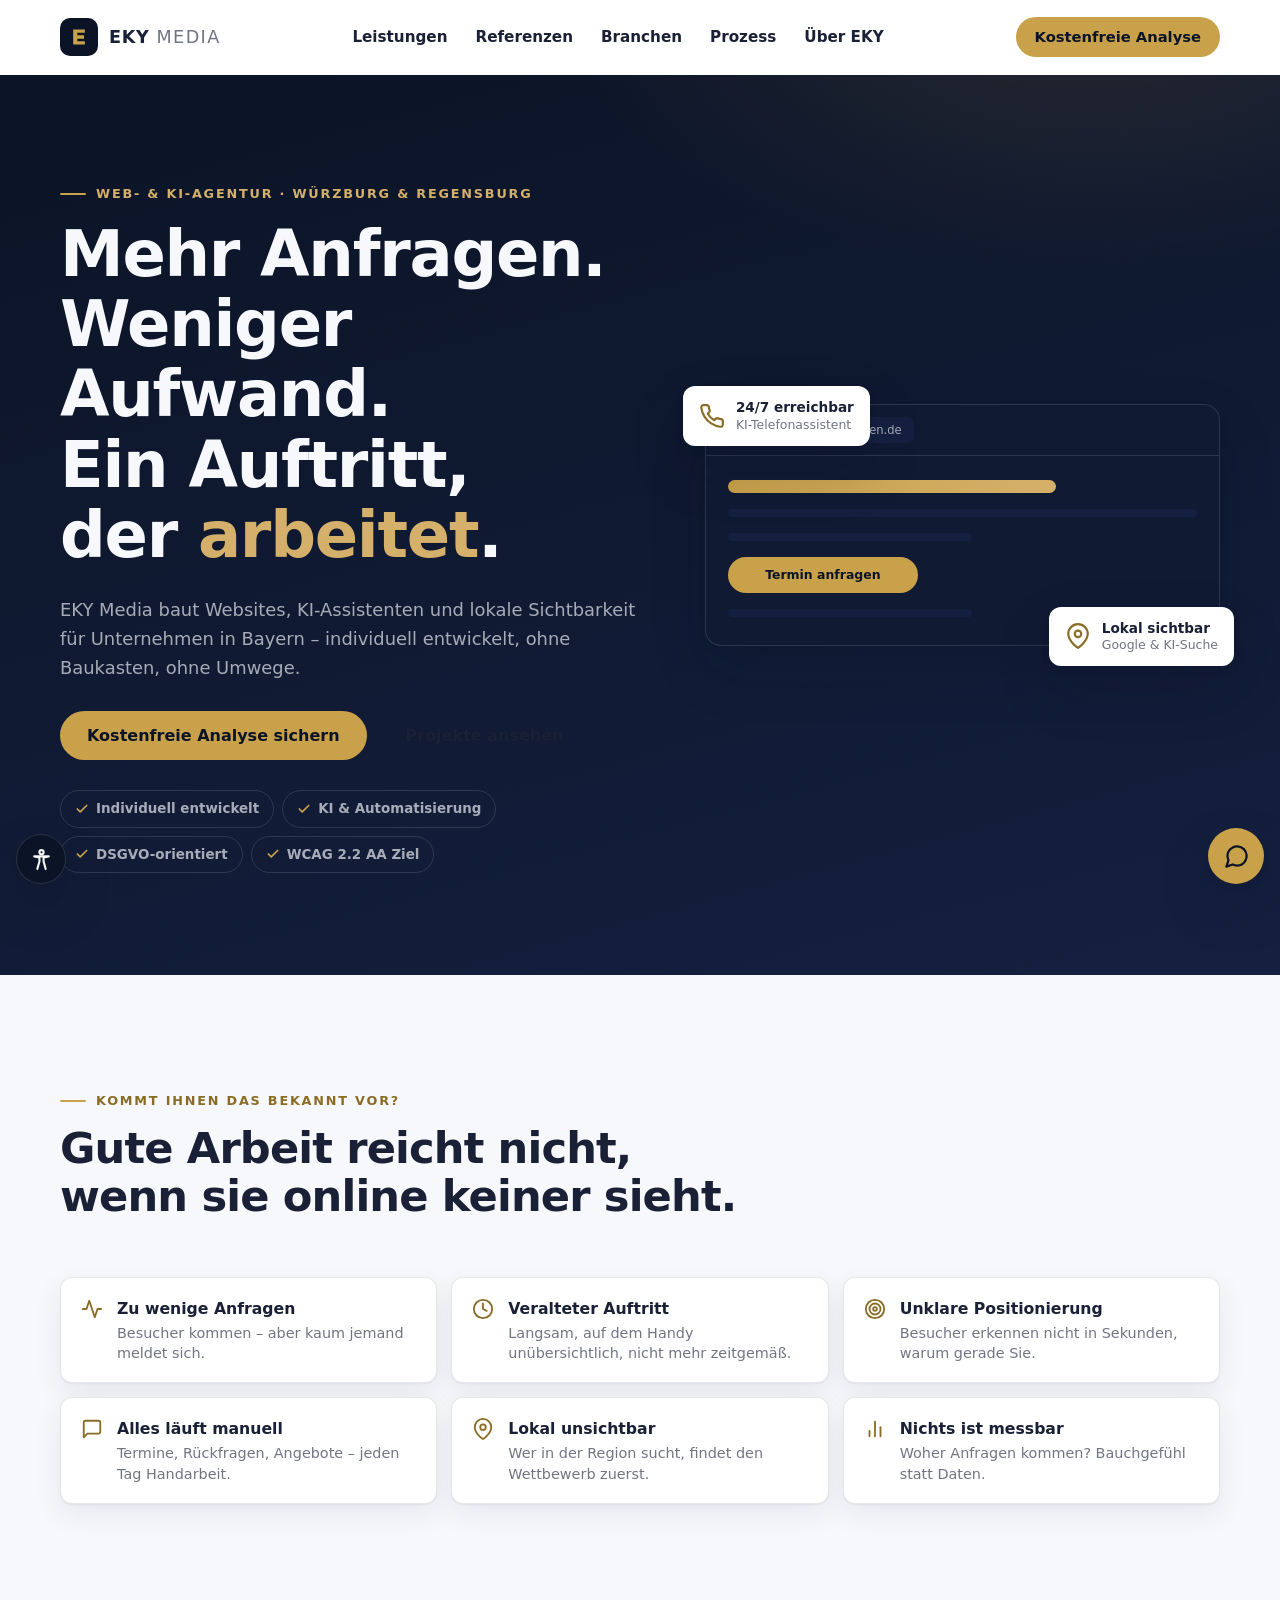
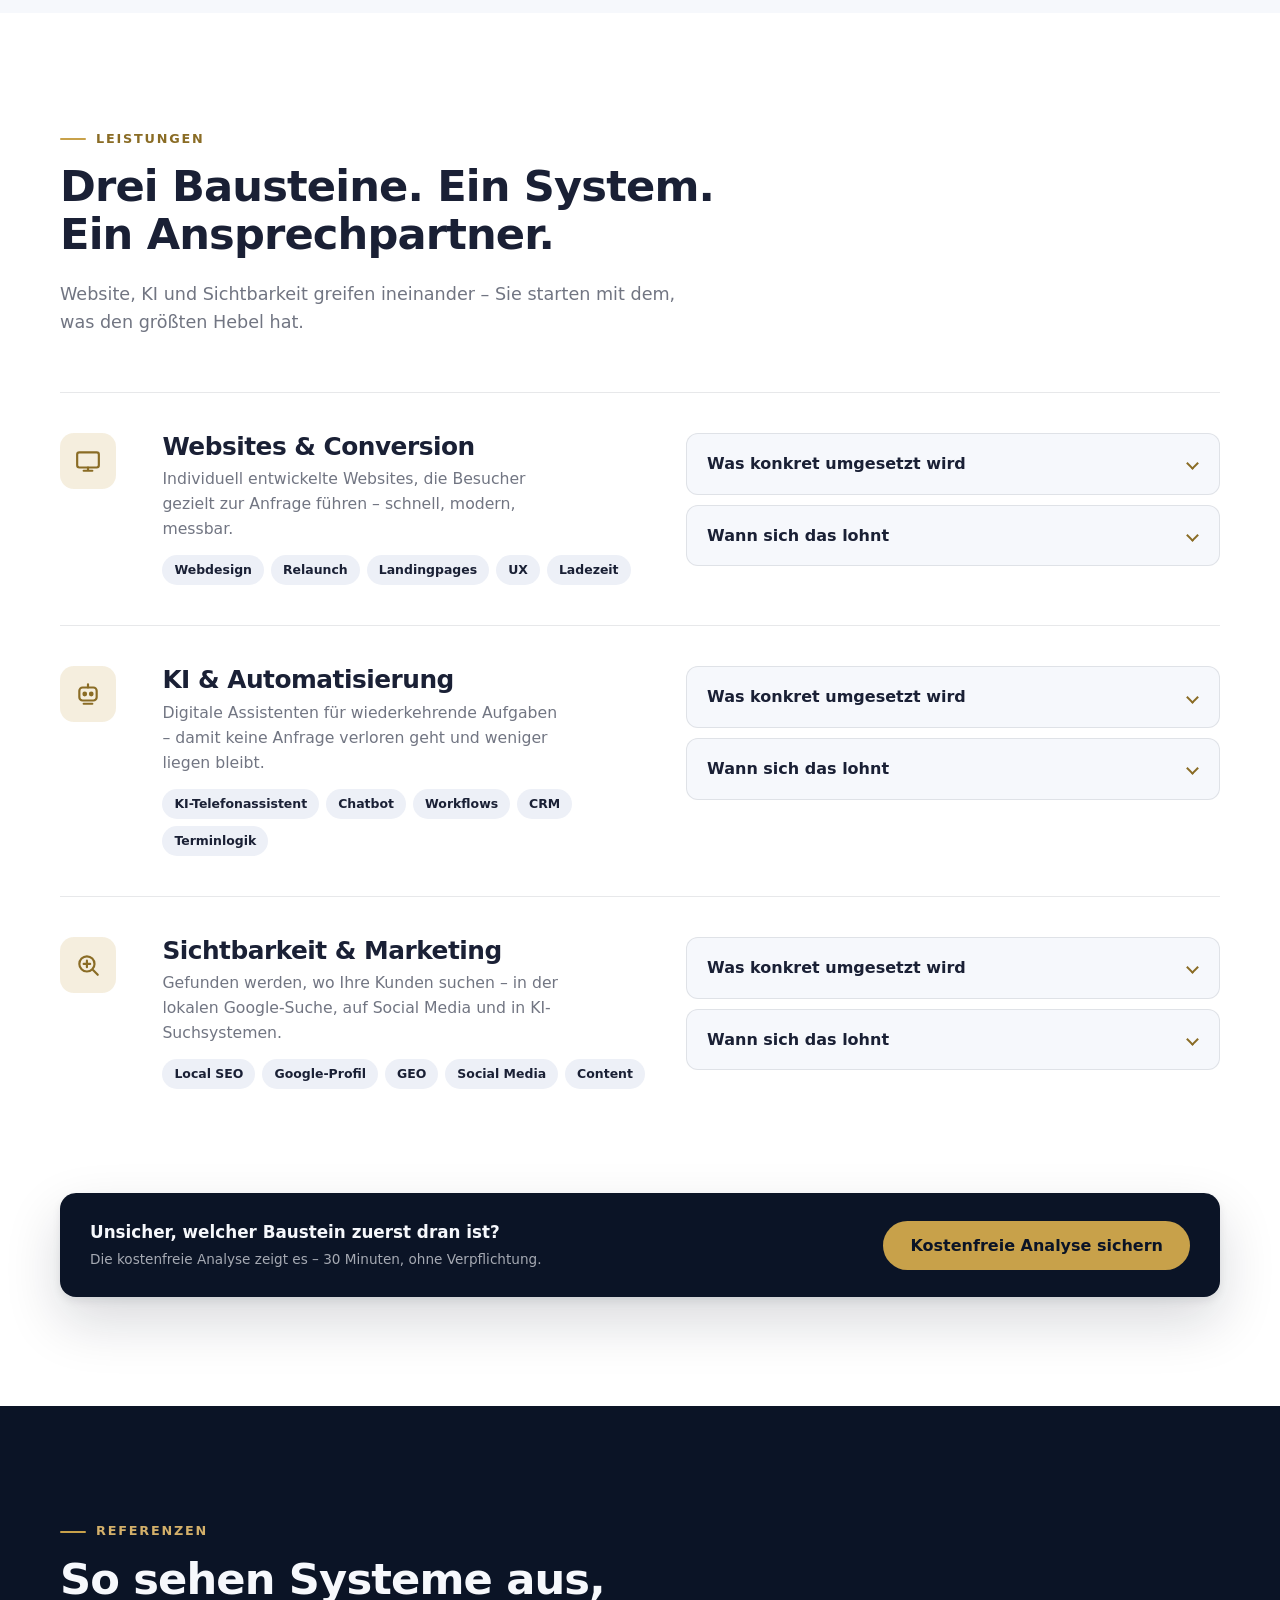
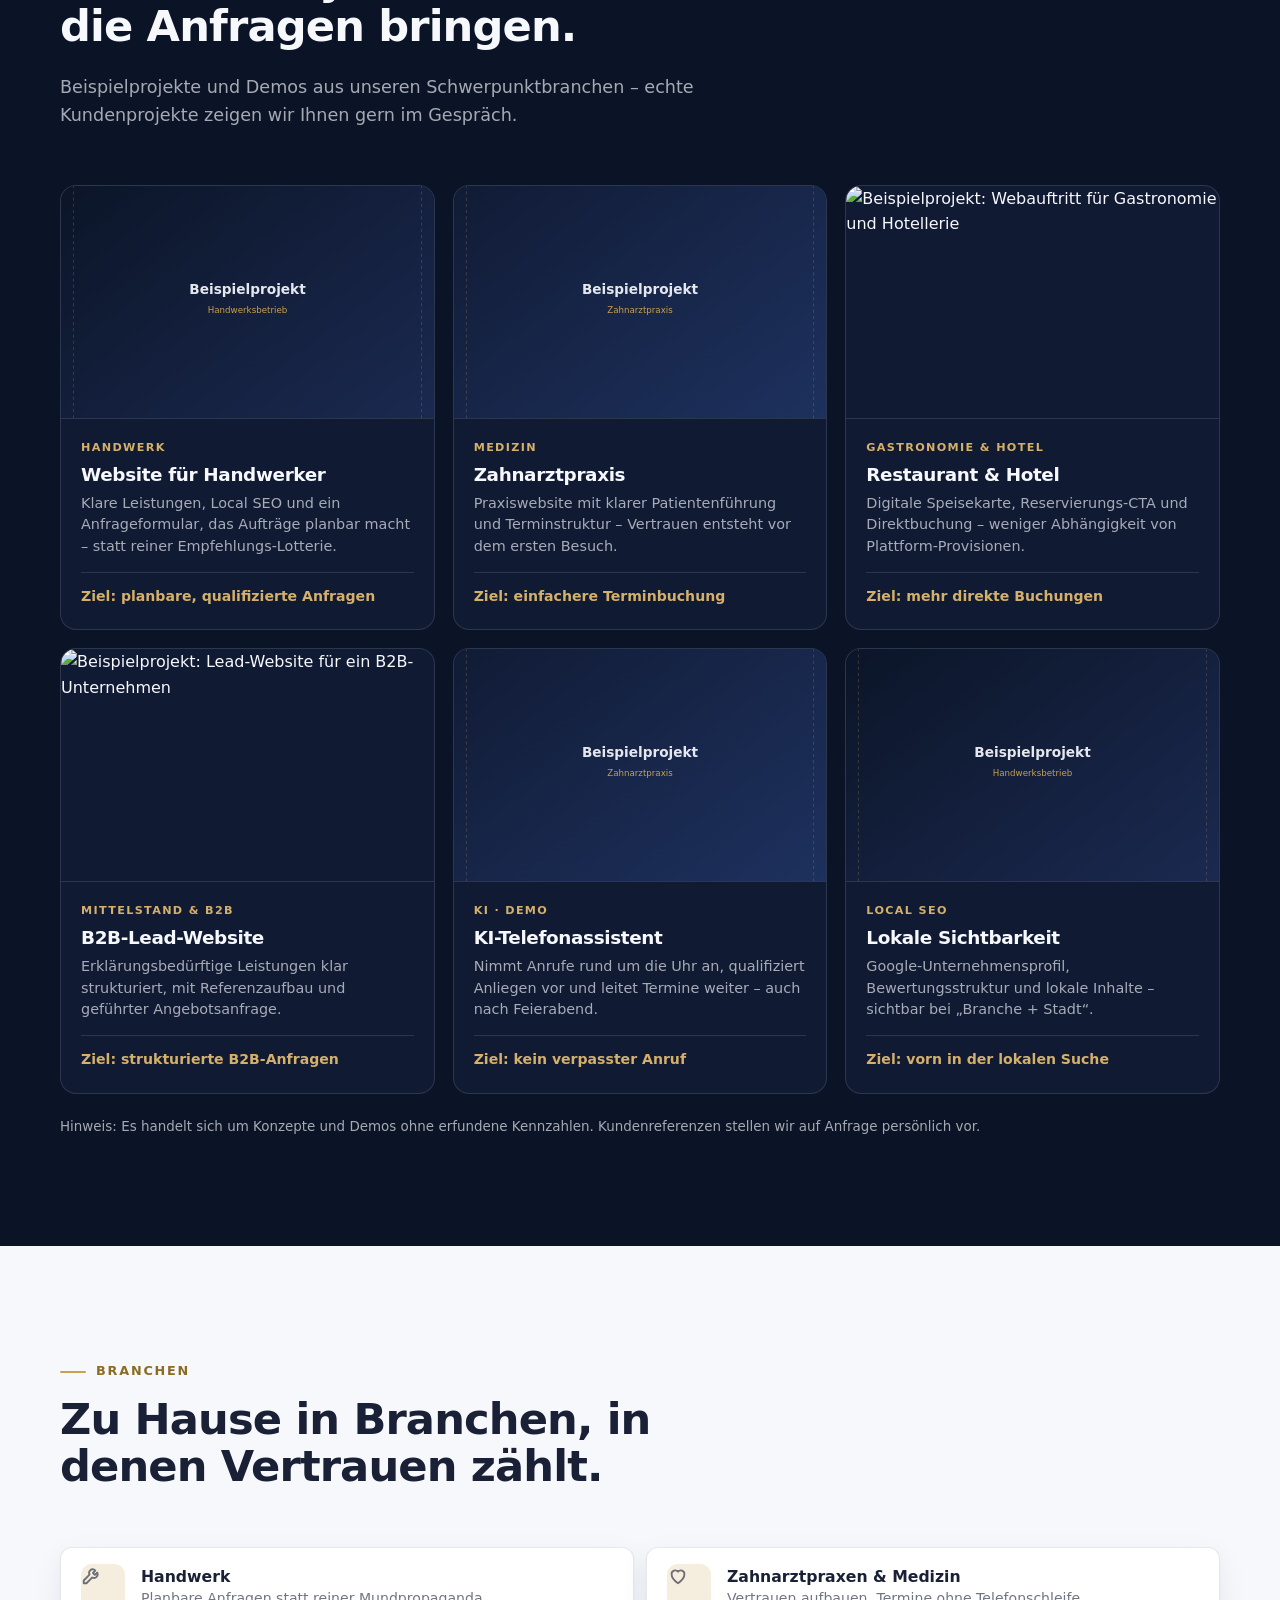
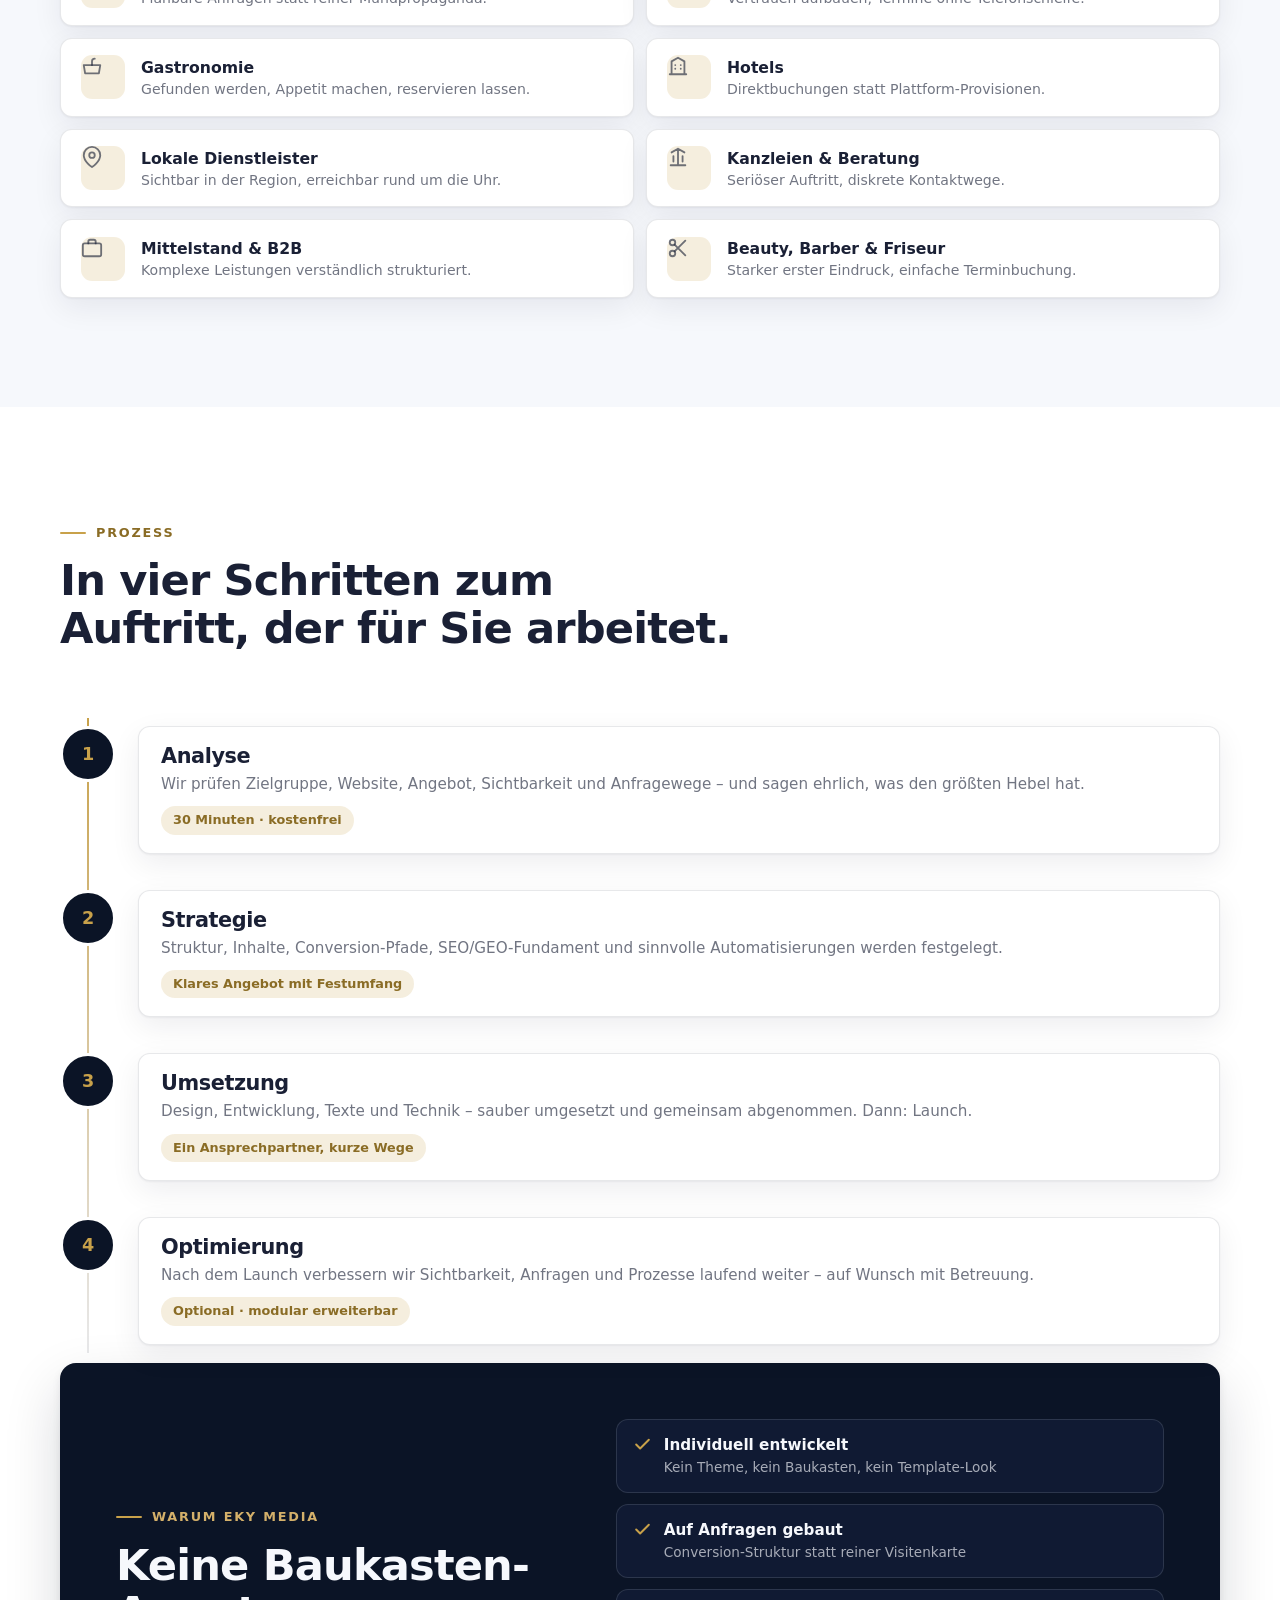
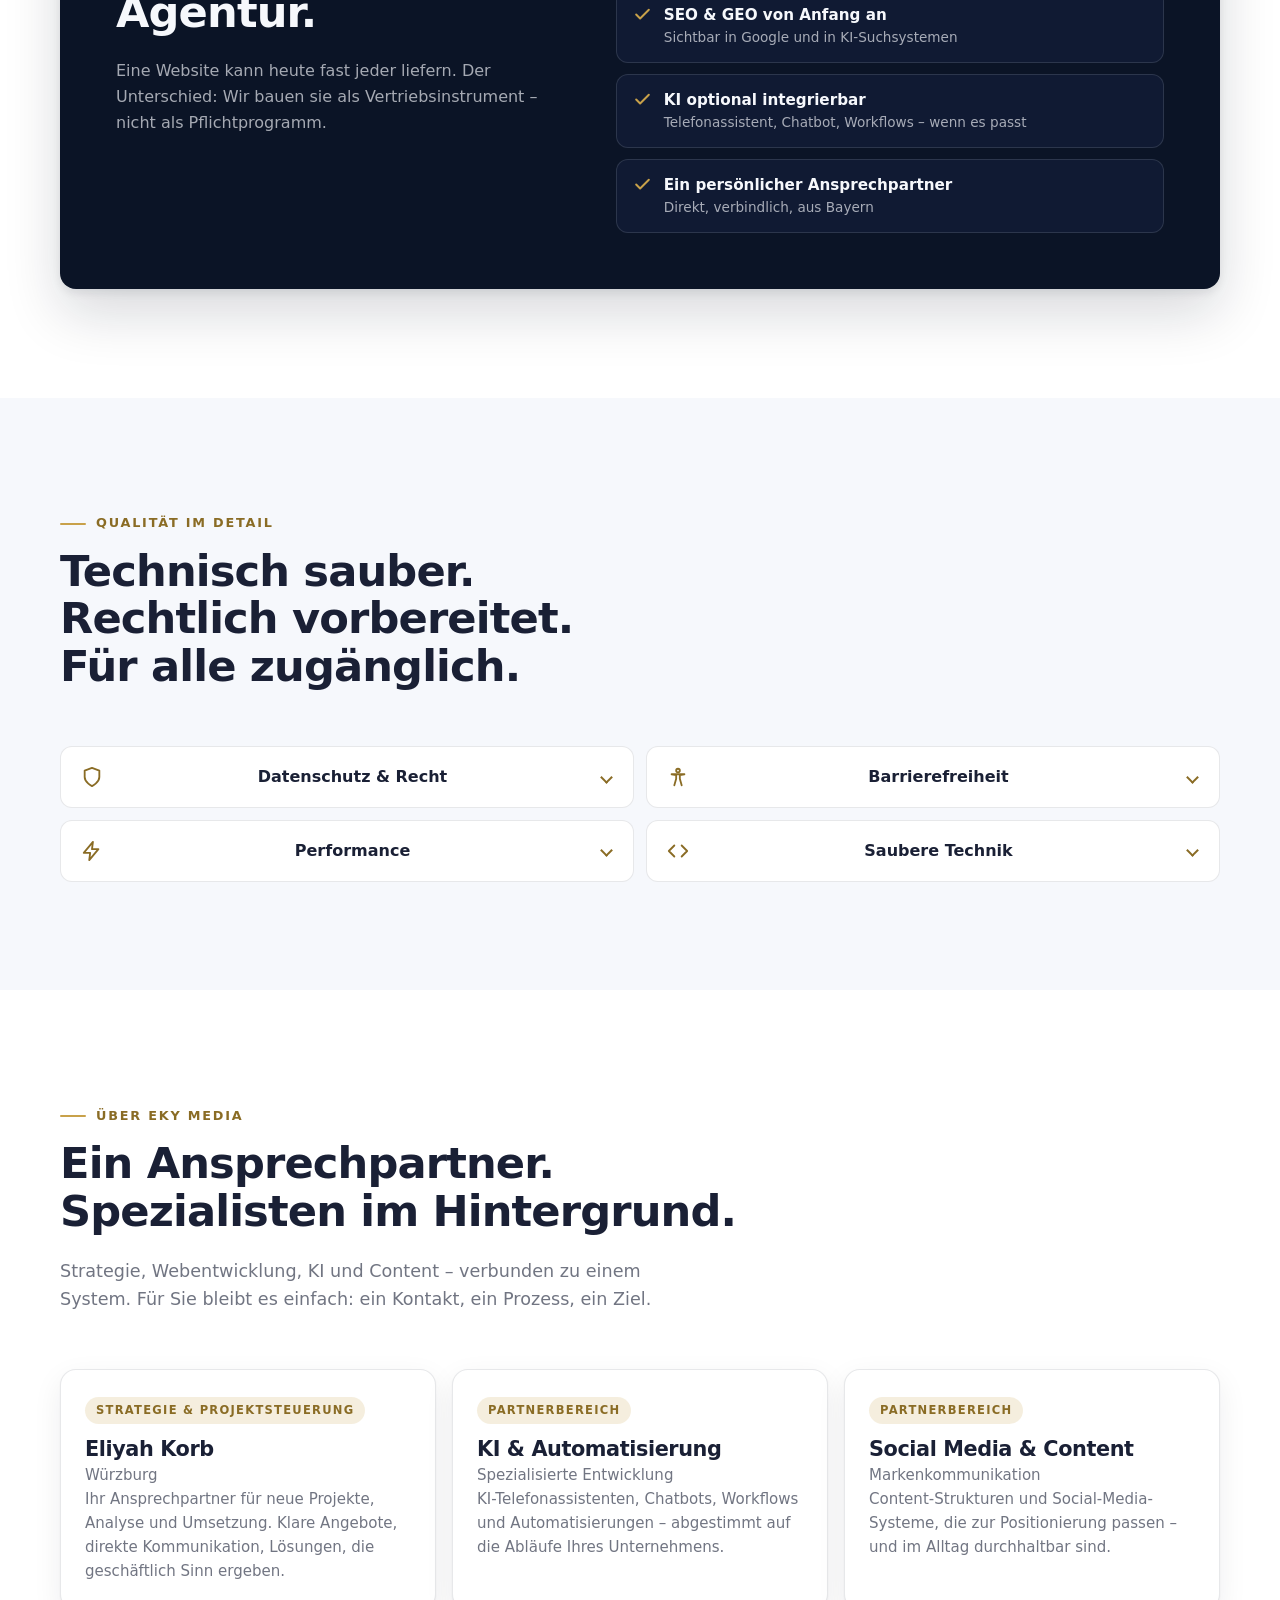
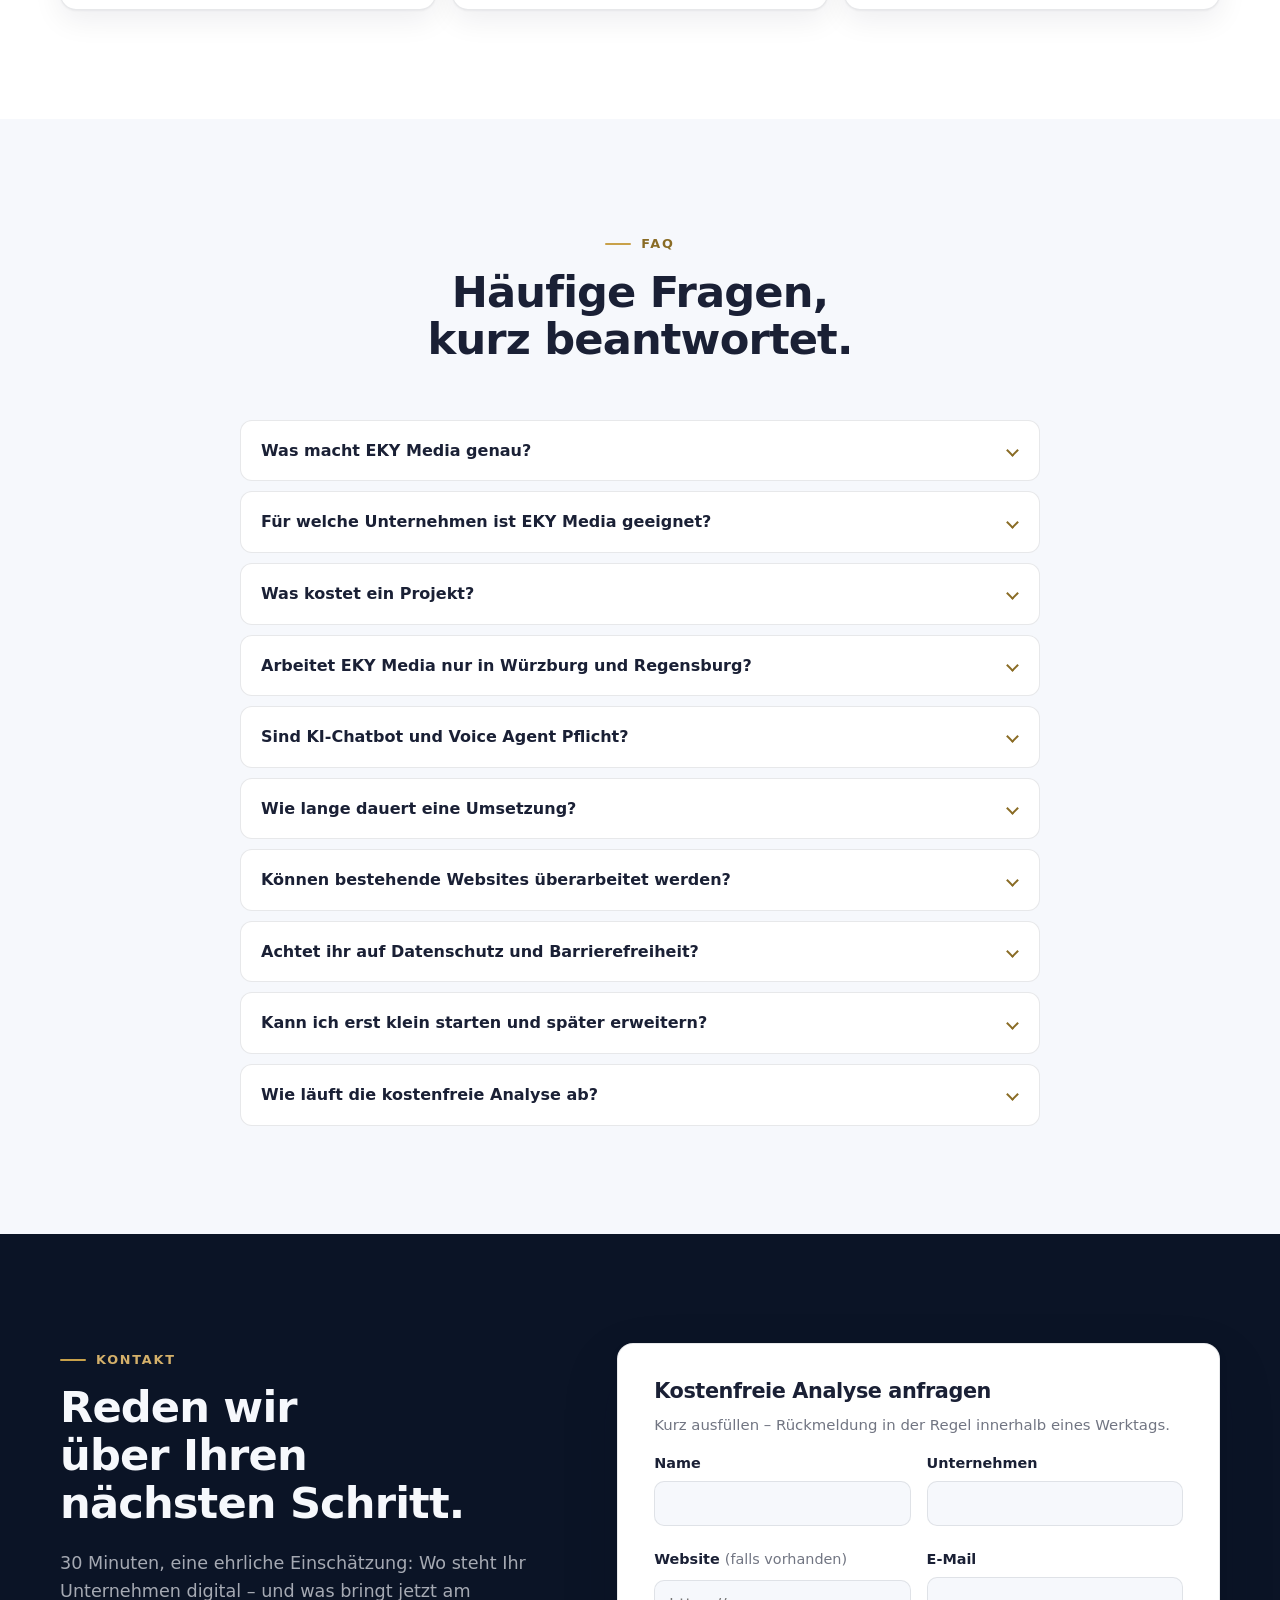
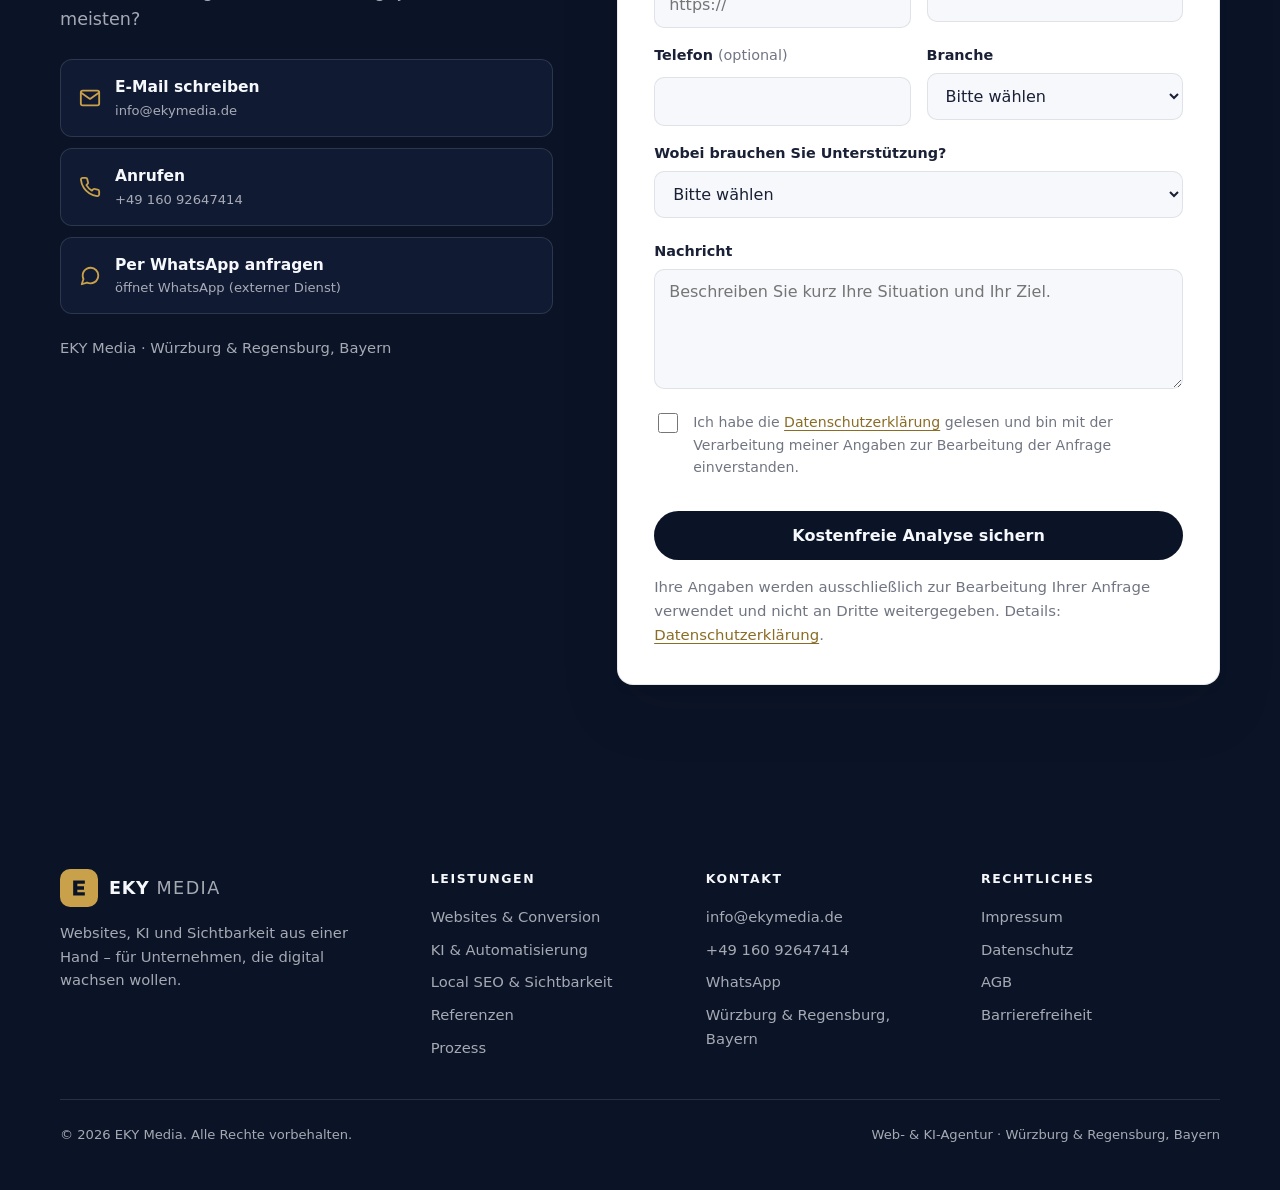
==== commit 441ac55e: "Redesign: eigenes EKY-Media-Designsystem (Navy/Gold/Off-White) Grundlegende Überarbeitung gegen den " ====
--- a/index.html
+++ b/index.html
@@ -4,40 +4,41 @@
   <meta charset="UTF-8">
   <meta name="viewport" content="width=device-width, initial-scale=1.0">
 
-  <title>EKY Media – Digitalagentur für Webdesign, KI &amp; Wachstumssysteme in Würzburg &amp; Regensburg</title>
-  <meta name="description" content="EKY Media ist Ihre Digitalagentur in Würzburg, Regensburg und Bayern: individuelle Websites, KI-Chatbots, Voice Agents, Local SEO und Automatisierung – für mehr qualifizierte Anfragen. Kostenfreie Analyse sichern.">
+  <title>EKY Media – Web- &amp; KI-Agentur in Würzburg &amp; Regensburg | Websites, KI &amp; Local SEO</title>
+  <meta name="description" content="EKY Media ist die Web- und KI-Agentur aus Bayern: individuelle Websites, KI-Telefonassistenten, Automatisierung und Local SEO für Handwerk, Praxen, Gastronomie und Mittelstand. Kostenfreie Analyse sichern.">
   <link rel="canonical" href="https://ekymedia.de/">
 
   <!-- Open Graph -->
   <meta property="og:type" content="website">
   <meta property="og:locale" content="de_DE">
   <meta property="og:site_name" content="EKY Media">
-  <meta property="og:title" content="EKY Media – Digitale Systeme, die aus Besuchern Kunden machen.">
-  <meta property="og:description" content="Websites, KI-Lösungen und Marketing-Systeme für Unternehmen in Würzburg, Regensburg und Bayern – individuell entwickelt und conversionstark.">
+  <meta property="og:title" content="EKY Media – Web- &amp; KI-Agentur in Würzburg &amp; Regensburg">
+  <meta property="og:description" content="Individuelle Websites, KI-Assistenten und lokale Sichtbarkeit für Unternehmen in Bayern – ohne Baukasten, ohne Umwege.">
   <meta property="og:url" content="https://ekymedia.de/">
   <meta property="og:image" content="https://ekymedia.de/assets/img/placeholder-hero.svg">
 
   <!-- Twitter Cards -->
   <meta name="twitter:card" content="summary_large_image">
-  <meta name="twitter:title" content="EKY Media – Digitale Systeme, die aus Besuchern Kunden machen.">
-  <meta name="twitter:description" content="Websites, KI-Lösungen und Marketing-Systeme für Unternehmen, die wachsen wollen. Digitalagentur in Würzburg &amp; Regensburg.">
+  <meta name="twitter:title" content="EKY Media – Web- &amp; KI-Agentur in Würzburg &amp; Regensburg">
+  <meta name="twitter:description" content="Individuelle Websites, KI-Assistenten und lokale Sichtbarkeit für Unternehmen in Bayern.">
   <meta name="twitter:image" content="https://ekymedia.de/assets/img/placeholder-hero.svg">
 
   <link rel="icon" type="image/svg+xml" href="assets/icons/favicon.svg">
   <link rel="manifest" href="manifest.webmanifest">
-  <meta name="theme-color" content="#181510">
+  <meta name="theme-color" content="#0B1426">
 
   <link rel="stylesheet" href="css/styles.css">
 
-  <!-- Accessibility-Einstellungen früh anwenden, um Flackern zu vermeiden -->
+  <!-- Accessibility-Einstellungen vor dem ersten Paint anwenden (kein Flackern) -->
   <script>
     (function () {
       try {
         var s = JSON.parse(localStorage.getItem("eky-a11y")) || {};
-        var r = document.documentElement;
-        if (s.fontScale) r.style.setProperty("--font-scale", s.fontScale);
-        if (s.contrast) r.classList.add("a11y-contrast");
-        if (s.noMotion) r.classList.add("a11y-no-motion");
+        var c = document.documentElement.classList;
+        if (s.fs === 1) c.add("fs-md");
+        if (s.fs === 2) c.add("fs-lg");
+        if (s.hc) c.add("hc");
+        if (s.rm) c.add("reduce-motion");
       } catch (e) {}
     })();
   </script>
@@ -53,7 +54,7 @@
     "logo": "https://ekymedia.de/assets/logo/logo-placeholder.svg",
     "email": "info@ekymedia.de",
     "telephone": "+4916092647414",
-    "description": "Digitalagentur für individuelle Websites, KI-Chatbots, Voice Agents, Automatisierung, Social Media und Local SEO in Würzburg, Regensburg und Bayern.",
+    "description": "Web- und KI-Agentur für individuelle Websites, KI-Telefonassistenten, Automatisierung, Social Media und Local SEO in Würzburg, Regensburg und Bayern.",
     "address": {
       "@type": "PostalAddress",
       "streetAddress": "Würzburger Straße 14",
@@ -68,10 +69,7 @@
       { "@type": "State", "name": "Bayern" },
       { "@type": "Country", "name": "Deutschland" }
     ],
-    "founder": {
-      "@type": "Person",
-      "name": "Eliyah Korb"
-    },
+    "founder": { "@type": "Person", "name": "Eliyah Korb" },
     "knowsAbout": [
       "Webdesign",
       "Conversion-Optimierung",
@@ -108,7 +106,7 @@
         "name": "Was macht EKY Media genau?",
         "acceptedAnswer": {
           "@type": "Answer",
-          "text": "EKY Media ist eine Digitalagentur aus Würzburg und Regensburg. Wir entwickeln individuelle Websites, KI-Systeme wie Chatbots und Voice Agents, Automatisierungen und Marketing-Strukturen – als zusammenhängendes System, das messbar mehr qualifizierte Anfragen bringt."
+          "text": "EKY Media ist eine Web- und KI-Agentur aus Würzburg und Regensburg. Wir bauen individuelle Websites, richten KI-Telefonassistenten und Chatbots ein, automatisieren Abläufe und sorgen für lokale Sichtbarkeit – alles aus einer Hand, mit einem festen Ansprechpartner."
         }
       },
       {
@@ -116,7 +114,7 @@
         "name": "Für welche Unternehmen ist EKY Media geeignet?",
         "acceptedAnswer": {
           "@type": "Answer",
-          "text": "Wir arbeiten vor allem mit Handwerksbetrieben, Zahnarztpraxen, Gastronomie, Hotels, lokalen Dienstleistern, Kanzleien und mittelständischen B2B-Unternehmen – in Würzburg, Regensburg, ganz Bayern und deutschlandweit."
+          "text": "Vor allem für Handwerksbetriebe, Zahnarztpraxen, Gastronomie, Hotels, lokale Dienstleister, Kanzleien und mittelständische B2B-Unternehmen – in Würzburg, Regensburg, ganz Bayern und deutschlandweit."
         }
       },
       {
@@ -132,7 +130,7 @@
         "name": "Arbeitet EKY Media nur in Würzburg und Regensburg?",
         "acceptedAnswer": {
           "@type": "Answer",
-          "text": "Nein. Unsere Standorte liegen in Würzburg und Regensburg, wir betreuen aber Unternehmen in ganz Bayern und deutschlandweit. Die meisten Projekte laufen ortsunabhängig – per Videocall, Telefon und klar strukturierter Projektkommunikation."
+          "text": "Nein. Unsere Standorte liegen in Würzburg und Regensburg, betreut werden Unternehmen in ganz Bayern und deutschlandweit – per Videocall, Telefon und klar strukturierter Projektkommunikation."
         }
       },
       {
@@ -140,7 +138,7 @@
         "name": "Sind KI-Chatbot und Voice Agent Pflicht?",
         "acceptedAnswer": {
           "@type": "Answer",
-          "text": "Nein. KI-Bausteine wie Chatbots oder Voice Agents sind optionale Module. Viele Projekte starten mit einer conversionstarken Website und Local SEO – Automatisierung ergänzen wir nur dort, wo sie für Ihr Unternehmen wirklich Aufwand spart oder Anfragen sichert."
+          "text": "Nein, das sind optionale Module. Viele Projekte starten mit Website und Local SEO – KI und Automatisierung ergänzen wir nur dort, wo sie wirklich Aufwand sparen oder Anfragen sichern."
         }
       },
       {
@@ -148,7 +146,7 @@
         "name": "Wie lange dauert eine Umsetzung?",
         "acceptedAnswer": {
           "@type": "Answer",
-          "text": "Das hängt vom Umfang ab. Eine fokussierte Unternehmenswebsite ist häufig in wenigen Wochen online, umfangreichere Systeme mit Automatisierung und Content brauchen entsprechend länger. Den konkreten Zeitplan definieren wir verbindlich im Angebot."
+          "text": "Eine fokussierte Unternehmenswebsite ist häufig in wenigen Wochen online. Umfangreichere Systeme mit Automatisierung und Content brauchen entsprechend länger – den konkreten Zeitplan legen wir verbindlich im Angebot fest."
         }
       },
       {
@@ -156,7 +154,7 @@
         "name": "Können bestehende Websites überarbeitet werden?",
         "acceptedAnswer": {
           "@type": "Answer",
-          "text": "Ja. Wir analysieren Ihren bestehenden Auftritt und entscheiden gemeinsam, ob eine gezielte Überarbeitung oder ein Neuaufbau wirtschaftlicher ist. Oft lassen sich Struktur, Inhalte und Conversion-Pfade deutlich verbessern, ohne alles neu zu bauen."
+          "text": "Ja. Wir analysieren den bestehenden Auftritt und entscheiden gemeinsam, ob eine gezielte Überarbeitung oder ein Neuaufbau wirtschaftlicher ist."
         }
       },
       {
@@ -164,7 +162,7 @@
         "name": "Achtet EKY Media auf Datenschutz und Barrierefreiheit?",
         "acceptedAnswer": {
           "@type": "Answer",
-          "text": "Ja. Wir setzen Projekte DSGVO-orientiert um – ohne unnötige externe Skripte, mit sauberer Consent-Logik, wo sie nötig ist. Barrierefreiheit nach WCAG 2.2 AA ist unser Zielstandard: semantisches HTML, Tastaturbedienung, ausreichende Kontraste und zugängliche Formulare."
+          "text": "Ja. Projekte werden DSGVO-orientiert umgesetzt – ohne unnötige externe Skripte, mit Consent-Logik nur dort, wo sie nötig ist. Barrierefreiheit nach WCAG 2.2 AA ist der Zielstandard."
         }
       },
       {
@@ -172,7 +170,7 @@
         "name": "Kann ich erst klein starten und später erweitern?",
         "acceptedAnswer": {
           "@type": "Answer",
-          "text": "Ja, das ist sogar der häufigste Weg. Wir bauen Systeme modular: Sie starten zum Beispiel mit Website und lokaler Sichtbarkeit und ergänzen später Automatisierung, KI-Bausteine oder Social-Media-Strukturen – ohne dass etwas neu gebaut werden muss."
+          "text": "Ja, das ist der häufigste Weg. Die Systeme sind modular: Start mit Website und lokaler Sichtbarkeit, später KI-Bausteine, Automatisierung oder Social Media ergänzen – ohne Neuaufbau."
         }
       },
       {
@@ -180,7 +178,7 @@
         "name": "Wie läuft die kostenfreie Analyse ab?",
         "acceptedAnswer": {
           "@type": "Answer",
-          "text": "In einem rund 30-minütigen Gespräch prüfen wir Ihren aktuellen Auftritt, Ihre Sichtbarkeit und Ihre Anfragewege. Sie erhalten eine ehrliche Einschätzung, welche Schritte den größten Hebel haben – und im Anschluss ein klares Angebot. Ohne Verpflichtung."
+          "text": "In rund 30 Minuten prüfen wir Auftritt, Sichtbarkeit und Anfragewege. Sie erhalten eine ehrliche Einschätzung, welche Schritte den größten Hebel haben – und im Anschluss ein klares Angebot. Ohne Verpflichtung."
         }
       }
     ]
@@ -194,54 +192,120 @@
   <header class="site-header">
     <div class="container site-header__inner">
       <a class="brand" href="#start" aria-label="EKY Media – zur Startseite">
-        <span class="brand__mark" aria-hidden="true">EKY</span>
-        <span>EKY<span class="brand__suffix"> Media</span></span>
+        <span class="brand__mark" aria-hidden="true">
+          <svg viewBox="0 0 24 24"><path d="M5 3h14v4h-9v3h8v4h-8v3h9v4H5V3z" fill="#C8A14A"/></svg>
+        </span>
+        <span class="brand__name">EKY<span> MEDIA</span></span>
       </a>
 
-      <button class="nav-toggle" type="button" aria-expanded="false" aria-controls="main-nav" aria-label="Menü öffnen">
-        <span class="nav-toggle__bar"></span>
-        <span class="nav-toggle__bar"></span>
-        <span class="nav-toggle__bar"></span>
-      </button>
-
-      <nav class="main-nav" id="main-nav" aria-label="Hauptnavigation">
+      <nav class="main-nav" aria-label="Hauptnavigation">
         <ul class="main-nav__list">
           <li><a class="main-nav__link" href="#leistungen">Leistungen</a></li>
-          <li><a class="main-nav__link" href="#arbeiten">Arbeiten</a></li>
+          <li><a class="main-nav__link" href="#referenzen">Referenzen</a></li>
           <li><a class="main-nav__link" href="#branchen">Branchen</a></li>
           <li><a class="main-nav__link" href="#prozess">Prozess</a></li>
-          <li><a class="main-nav__link" href="#ueber-eky">Über EKY</a></li>
-          <li><a class="main-nav__link" href="#kontakt">Kontakt</a></li>
+          <li><a class="main-nav__link" href="#team">Über EKY</a></li>
         </ul>
-        <a class="btn btn--primary btn--sm" href="#kontakt">Kostenfreie Analyse</a>
       </nav>
+
+      <div class="header-cta">
+        <a class="btn btn--gold btn--sm" href="#kontakt">Kostenfreie Analyse</a>
+        <button class="nav-toggle" type="button" aria-expanded="false" aria-controls="drawer" aria-label="Menü öffnen">
+          <span class="nav-toggle__bar"></span>
+          <span class="nav-toggle__bar"></span>
+          <span class="nav-toggle__bar"></span>
+        </button>
+      </div>
     </div>
   </header>
 
+  <!-- Mobile Drawer-Navigation -->
+  <div class="drawer-backdrop" aria-hidden="true"></div>
+  <nav class="drawer" id="drawer" aria-label="Mobiles Menü">
+    <div class="drawer__head">
+      <a class="brand" href="#start" aria-label="EKY Media – zur Startseite">
+        <span class="brand__mark" aria-hidden="true">
+          <svg viewBox="0 0 24 24"><path d="M5 3h14v4h-9v3h8v4h-8v3h9v4H5V3z" fill="#0B1426"/></svg>
+        </span>
+        <span class="brand__name">EKY<span> MEDIA</span></span>
+      </a>
+      <button class="drawer__close" type="button" aria-label="Menü schließen">×</button>
+    </div>
+
+    <div class="drawer__nav">
+      <ul>
+        <li>
+          <a class="drawer__link" href="#leistungen">
+            <svg class="icon" viewBox="0 0 24 24" fill="none" stroke="currentColor" stroke-width="2" stroke-linecap="round" stroke-linejoin="round" aria-hidden="true"><rect x="2" y="4" width="20" height="14" rx="2"/><path d="M8 21h8M12 18v3"/></svg>
+            Leistungen
+          </a>
+        </li>
+        <li>
+          <a class="drawer__link" href="#branchen">
+            <svg class="icon" viewBox="0 0 24 24" fill="none" stroke="currentColor" stroke-width="2" stroke-linecap="round" stroke-linejoin="round" aria-hidden="true"><path d="M3 21h18M5 21V7l7-4 7 4v14M9 9h.01M9 13h.01M15 9h.01M15 13h.01M10 21v-4h4v4"/></svg>
+            Branchen
+          </a>
+        </li>
+        <li>
+          <a class="drawer__link" href="#prozess">
+            <svg class="icon" viewBox="0 0 24 24" fill="none" stroke="currentColor" stroke-width="2" stroke-linecap="round" stroke-linejoin="round" aria-hidden="true"><circle cx="12" cy="12" r="10"/><path d="M12 6v6l4 2"/></svg>
+            Prozess
+          </a>
+        </li>
+        <li>
+          <a class="drawer__link" href="#referenzen">
+            <svg class="icon" viewBox="0 0 24 24" fill="none" stroke="currentColor" stroke-width="2" stroke-linecap="round" stroke-linejoin="round" aria-hidden="true"><path d="M12 2l3.1 6.3 6.9 1-5 4.9 1.2 6.8L12 17.8 5.8 21l1.2-6.8-5-4.9 6.9-1L12 2z"/></svg>
+            Referenzen
+          </a>
+        </li>
+        <li>
+          <a class="drawer__link" href="#recht">
+            <svg class="icon" viewBox="0 0 24 24" fill="none" stroke="currentColor" stroke-width="2" stroke-linecap="round" stroke-linejoin="round" aria-hidden="true"><path d="M12 22s8-4 8-10V5l-8-3-8 3v7c0 6 8 10 8 10z"/></svg>
+            Recht &amp; Barrierefreiheit
+          </a>
+        </li>
+        <li>
+          <a class="drawer__link" href="#kontakt">
+            <svg class="icon" viewBox="0 0 24 24" fill="none" stroke="currentColor" stroke-width="2" stroke-linecap="round" stroke-linejoin="round" aria-hidden="true"><path d="M4 4h16c1.1 0 2 .9 2 2v12c0 1.1-.9 2-2 2H4c-1.1 0-2-.9-2-2V6c0-1.1.9-2 2-2z"/><polyline points="22,6 12,13 2,6"/></svg>
+            Kontakt
+          </a>
+        </li>
+      </ul>
+    </div>
+
+    <div class="drawer__cta">
+      <a class="btn btn--gold" href="#kontakt">Kostenfreies Erstgespräch</a>
+      <a class="btn btn--outline" href="https://wa.me/4916092647414" data-wa-link target="_blank" rel="noopener noreferrer">
+        <svg class="icon" viewBox="0 0 24 24" fill="none" stroke="currentColor" stroke-width="2" stroke-linecap="round" stroke-linejoin="round" aria-hidden="true"><path d="M21 11.5a8.38 8.38 0 0 1-.9 3.8 8.5 8.5 0 0 1-7.6 4.7 8.38 8.38 0 0 1-3.8-.9L3 21l1.9-5.7a8.38 8.38 0 0 1-.9-3.8 8.5 8.5 0 0 1 4.7-7.6 8.38 8.38 0 0 1 3.8-.9h.5a8.48 8.48 0 0 1 8 8v.5z"/></svg>
+        Per WhatsApp schreiben
+      </a>
+      <p class="drawer__meta">Würzburg &amp; Regensburg · info@ekymedia.de</p>
+    </div>
+  </nav>
+
   <main id="main">
 
-    <!-- ================= 1. Hero ================= -->
+    <!-- ================= Hero ================= -->
     <section class="hero" id="start" aria-labelledby="hero-heading">
       <div class="container hero__grid">
         <div>
-          <p class="eyebrow">Digitalagentur für Websites, KI &amp; Wachstumssysteme</p>
-          <h1 id="hero-heading">Digitale Systeme, die aus Besuchern Kunden machen.</h1>
-          <p class="hero__sub">EKY Media entwickelt Websites, KI-Lösungen und Marketing-Systeme für Unternehmen, die wachsen wollen – individuell programmiert, conversionstark und rechtlich sauber vorbereitet.</p>
+          <p class="eyebrow">Web- &amp; KI-Agentur · Würzburg &amp; Regensburg</p>
+          <h1 id="hero-heading">Mehr Anfragen. Weniger Aufwand. Ein Auftritt, der <em>arbeitet</em>.</h1>
+          <p class="hero__sub">EKY Media baut Websites, KI-Assistenten und lokale Sichtbarkeit für Unternehmen in Bayern – individuell entwickelt, ohne Baukasten, ohne Umwege.</p>
           <div class="hero__actions">
-            <a class="btn btn--primary" href="#kontakt">Kostenfreie Analyse sichern</a>
-            <a class="btn btn--ghost" href="#arbeiten">Arbeiten ansehen</a>
-          </div>
-          <ul class="trust-bar" aria-label="Was EKY Media auszeichnet">
-            <li>Würzburg &amp; Regensburg</li>
-            <li>Individuelle Entwicklung</li>
-            <li>KI &amp; Automatisierung</li>
-            <li>DSGVO-orientiert</li>
-            <li>WCAG 2.2 AA Zielstandard</li>
+            <a class="btn btn--gold" href="#kontakt">Kostenfreie Analyse sichern</a>
+            <a class="btn btn--outline" href="#referenzen">Projekte ansehen</a>
+          </div>
+          <ul class="hero__chips" aria-label="Was EKY Media auszeichnet">
+            <li><svg class="icon" viewBox="0 0 24 24" fill="none" stroke="currentColor" stroke-width="3" stroke-linecap="round" stroke-linejoin="round" aria-hidden="true"><polyline points="20 6 9 17 4 12"/></svg>Individuell entwickelt</li>
+            <li><svg class="icon" viewBox="0 0 24 24" fill="none" stroke="currentColor" stroke-width="3" stroke-linecap="round" stroke-linejoin="round" aria-hidden="true"><polyline points="20 6 9 17 4 12"/></svg>KI &amp; Automatisierung</li>
+            <li><svg class="icon" viewBox="0 0 24 24" fill="none" stroke="currentColor" stroke-width="3" stroke-linecap="round" stroke-linejoin="round" aria-hidden="true"><polyline points="20 6 9 17 4 12"/></svg>DSGVO-orientiert</li>
+            <li><svg class="icon" viewBox="0 0 24 24" fill="none" stroke="currentColor" stroke-width="3" stroke-linecap="round" stroke-linejoin="round" aria-hidden="true"><polyline points="20 6 9 17 4 12"/></svg>WCAG 2.2 AA Ziel</li>
           </ul>
         </div>
 
         <div class="hero__visual reveal" aria-hidden="true">
-          <!-- Platzhalter-Mockup: später durch echtes Projekt-Visual oder Video ersetzen -->
+          <!-- Platzhalter-Mockup: später durch echtes Projekt-Visual/Video ersetzen -->
           <div class="mockup">
             <div class="mockup__bar">
               <span class="mockup__dot"></span>
@@ -253,589 +317,673 @@
               <div class="mockup__headline"></div>
               <div class="mockup__line"></div>
               <div class="mockup__line mockup__line--short"></div>
-              <div class="mockup__stats">
-                <div class="mockup__stat">
-                  <span class="mockup__stat-label">Anfragen</span>
-                  <span class="mockup__stat-value mockup__stat-value--accent">steigend</span>
-                </div>
-                <div class="mockup__stat">
-                  <span class="mockup__stat-label">Ladezeit</span>
-                  <span class="mockup__stat-value">schnell</span>
-                </div>
-                <div class="mockup__stat">
-                  <span class="mockup__stat-label">Lokal sichtbar</span>
-                  <span class="mockup__stat-value">präsent</span>
-                </div>
-              </div>
               <div class="mockup__cta">Termin anfragen</div>
-            </div>
-          </div>
-          <p class="hero__visual-note">Visual-Platzhalter – wird durch Projekt&shy;ansicht ersetzt</p>
+              <div class="mockup__line mockup__line--short"></div>
+            </div>
+          </div>
+          <div class="hero__badge hero__badge--tl">
+            <svg class="icon" viewBox="0 0 24 24" fill="none" stroke="currentColor" stroke-width="2" stroke-linecap="round" stroke-linejoin="round"><path d="M22 16.92v3a2 2 0 0 1-2.18 2 19.79 19.79 0 0 1-8.63-3.07 19.5 19.5 0 0 1-6-6 19.79 19.79 0 0 1-3.07-8.67A2 2 0 0 1 4.11 2h3a2 2 0 0 1 2 1.72c.13.96.36 1.9.7 2.81a2 2 0 0 1-.45 2.11L8.09 9.91a16 16 0 0 0 6 6l1.27-1.27a2 2 0 0 1 2.11-.45c.91.34 1.85.57 2.81.7A2 2 0 0 1 22 16.92z"/></svg>
+            <span>24/7 erreichbar<small>KI-Telefonassistent</small></span>
+          </div>
+          <div class="hero__badge hero__badge--br">
+            <svg class="icon" viewBox="0 0 24 24" fill="none" stroke="currentColor" stroke-width="2" stroke-linecap="round" stroke-linejoin="round"><path d="M21 10c0 7-9 13-9 13s-9-6-9-13a9 9 0 0 1 18 0z"/><circle cx="12" cy="10" r="3"/></svg>
+            <span>Lokal sichtbar<small>Google &amp; KI-Suche</small></span>
+          </div>
         </div>
       </div>
     </section>
 
-    <!-- ================= 2. Problemsektion ================= -->
-    <section class="section section--soft" id="probleme" aria-labelledby="probleme-heading">
+    <!-- ================= Pain-Points ================= -->
+    <section class="section" id="probleme" aria-labelledby="probleme-heading">
       <div class="container">
         <div class="section-head reveal">
-          <p class="eyebrow">Die Ausgangslage</p>
-          <h2 id="probleme-heading">Ihre Website sollte nicht nur gut aussehen. Sie sollte verkaufen.</h2>
-          <p class="lead">Die meisten Unternehmenswebsites sind digitale Visitenkarten. Sie informieren – aber sie führen niemanden zur Anfrage. Kommt Ihnen davon etwas bekannt vor?</p>
-        </div>
-
-        <div class="card-grid">
-          <div class="card reveal">
-            <div class="card__icon" aria-hidden="true">
-              <svg viewBox="0 0 24 24" fill="none" stroke="currentColor" stroke-width="2" stroke-linecap="round" stroke-linejoin="round"><path d="M22 12h-4l-3 9L9 3l-3 9H2"/></svg>
-            </div>
-            <h3>Zu wenige qualifizierte Anfragen</h3>
-            <p>Es kommen Besucher, aber kaum Anfragen – und wenn, dann oft die falschen. Es fehlt ein klarer Weg vom Interesse zum Kontakt.</p>
-          </div>
-          <div class="card reveal">
-            <div class="card__icon" aria-hidden="true">
-              <svg viewBox="0 0 24 24" fill="none" stroke="currentColor" stroke-width="2" stroke-linecap="round" stroke-linejoin="round"><circle cx="12" cy="12" r="10"/><polyline points="12 6 12 12 16 14"/></svg>
-            </div>
-            <h3>Veralteter Webauftritt</h3>
-            <p>Die Seite stammt aus einer anderen Zeit: langsam, auf dem Smartphone unübersichtlich und dem heutigen Anspruch Ihrer Kunden nicht mehr gewachsen.</p>
-          </div>
-          <div class="card reveal">
-            <div class="card__icon" aria-hidden="true">
-              <svg viewBox="0 0 24 24" fill="none" stroke="currentColor" stroke-width="2" stroke-linecap="round" stroke-linejoin="round"><circle cx="12" cy="12" r="10"/><circle cx="12" cy="12" r="6"/><circle cx="12" cy="12" r="2"/></svg>
-            </div>
-            <h3>Keine klare Positionierung</h3>
-            <p>Besucher erkennen nicht in Sekunden, was Sie anbieten und warum gerade Sie. Wer das nicht sofort versteht, klickt weiter – zum Wettbewerber.</p>
-          </div>
-          <div class="card reveal">
-            <div class="card__icon" aria-hidden="true">
-              <svg viewBox="0 0 24 24" fill="none" stroke="currentColor" stroke-width="2" stroke-linecap="round" stroke-linejoin="round"><path d="M21 15a2 2 0 0 1-2 2H7l-4 4V5a2 2 0 0 1 2-2h14a2 2 0 0 1 2 2z"/></svg>
-            </div>
-            <h3>Zu viel manuelle Kommunikation</h3>
-            <p>Terminabsprachen, Rückfragen, Angebote – alles läuft über Telefon und Posteingang. Das kostet jeden Tag Zeit, die im Kerngeschäft fehlt.</p>
-          </div>
-          <div class="card reveal">
-            <div class="card__icon" aria-hidden="true">
-              <svg viewBox="0 0 24 24" fill="none" stroke="currentColor" stroke-width="2" stroke-linecap="round" stroke-linejoin="round"><path d="M21 10c0 7-9 13-9 13s-9-6-9-13a9 9 0 0 1 18 0z"/><circle cx="12" cy="10" r="3"/></svg>
-            </div>
-            <h3>Schlechte lokale Sichtbarkeit</h3>
-            <p>Wer in Ihrer Region nach Ihrer Leistung sucht, findet andere. Google-Unternehmensprofil und Local SEO bleiben ungenutztes Potenzial.</p>
-          </div>
-          <div class="card reveal">
-            <div class="card__icon" aria-hidden="true">
-              <svg viewBox="0 0 24 24" fill="none" stroke="currentColor" stroke-width="2" stroke-linecap="round" stroke-linejoin="round"><line x1="18" y1="20" x2="18" y2="10"/><line x1="12" y1="20" x2="12" y2="4"/><line x1="6" y1="20" x2="6" y2="14"/></svg>
-            </div>
-            <h3>Keine saubere Messbarkeit</h3>
-            <p>Woher kommen Anfragen? Was funktioniert, was nicht? Ohne messbare Grundlage bleibt jede Marketing-Entscheidung ein Bauchgefühl.</p>
+          <p class="eyebrow">Kommt Ihnen das bekannt vor?</p>
+          <h2 id="probleme-heading">Gute Arbeit reicht nicht, wenn sie online keiner sieht.</h2>
+        </div>
+
+        <div class="pain-grid">
+          <div class="pain reveal">
+            <svg class="icon" viewBox="0 0 24 24" fill="none" stroke="currentColor" stroke-width="2" stroke-linecap="round" stroke-linejoin="round" aria-hidden="true"><path d="M22 12h-4l-3 9L9 3l-3 9H2"/></svg>
+            <div>
+              <strong>Zu wenige Anfragen</strong>
+              <span>Besucher kommen – aber kaum jemand meldet sich.</span>
+            </div>
+          </div>
+          <div class="pain reveal">
+            <svg class="icon" viewBox="0 0 24 24" fill="none" stroke="currentColor" stroke-width="2" stroke-linecap="round" stroke-linejoin="round" aria-hidden="true"><circle cx="12" cy="12" r="10"/><polyline points="12 6 12 12 16 14"/></svg>
+            <div>
+              <strong>Veralteter Auftritt</strong>
+              <span>Langsam, auf dem Handy unübersichtlich, nicht mehr zeitgemäß.</span>
+            </div>
+          </div>
+          <div class="pain reveal">
+            <svg class="icon" viewBox="0 0 24 24" fill="none" stroke="currentColor" stroke-width="2" stroke-linecap="round" stroke-linejoin="round" aria-hidden="true"><circle cx="12" cy="12" r="10"/><circle cx="12" cy="12" r="6"/><circle cx="12" cy="12" r="2"/></svg>
+            <div>
+              <strong>Unklare Positionierung</strong>
+              <span>Besucher erkennen nicht in Sekunden, warum gerade Sie.</span>
+            </div>
+          </div>
+          <div class="pain reveal">
+            <svg class="icon" viewBox="0 0 24 24" fill="none" stroke="currentColor" stroke-width="2" stroke-linecap="round" stroke-linejoin="round" aria-hidden="true"><path d="M21 15a2 2 0 0 1-2 2H7l-4 4V5a2 2 0 0 1 2-2h14a2 2 0 0 1 2 2z"/></svg>
+            <div>
+              <strong>Alles läuft manuell</strong>
+              <span>Termine, Rückfragen, Angebote – jeden Tag Handarbeit.</span>
+            </div>
+          </div>
+          <div class="pain reveal">
+            <svg class="icon" viewBox="0 0 24 24" fill="none" stroke="currentColor" stroke-width="2" stroke-linecap="round" stroke-linejoin="round" aria-hidden="true"><path d="M21 10c0 7-9 13-9 13s-9-6-9-13a9 9 0 0 1 18 0z"/><circle cx="12" cy="10" r="3"/></svg>
+            <div>
+              <strong>Lokal unsichtbar</strong>
+              <span>Wer in der Region sucht, findet den Wettbewerb zuerst.</span>
+            </div>
+          </div>
+          <div class="pain reveal">
+            <svg class="icon" viewBox="0 0 24 24" fill="none" stroke="currentColor" stroke-width="2" stroke-linecap="round" stroke-linejoin="round" aria-hidden="true"><line x1="18" y1="20" x2="18" y2="10"/><line x1="12" y1="20" x2="12" y2="4"/><line x1="6" y1="20" x2="6" y2="14"/></svg>
+            <div>
+              <strong>Nichts ist messbar</strong>
+              <span>Woher Anfragen kommen? Bauchgefühl statt Daten.</span>
+            </div>
           </div>
         </div>
       </div>
     </section>
 
-    <!-- ================= 3. Leistungen / Lösung ================= -->
-    <section class="section" id="leistungen" aria-labelledby="leistungen-heading">
+    <!-- ================= Leistungen ================= -->
+    <section class="section section--white" id="leistungen" aria-labelledby="leistungen-heading">
       <div class="container">
         <div class="section-head reveal">
-          <p class="eyebrow">Unsere Leistungen</p>
-          <h2 id="leistungen-heading">Wir bauen digitale Systeme, die sichtbar, erreichbar und messbar machen.</h2>
-          <p class="lead">Website, KI und Marketing greifen bei uns ineinander – als ein System mit einem Ziel: planbar mehr qualifizierte Anfragen für Ihr Unternehmen.</p>
-        </div>
-
-        <div class="card-grid">
-          <div class="pillar reveal">
-            <p class="pillar__num">01</p>
+          <p class="eyebrow">Leistungen</p>
+          <h2 id="leistungen-heading">Drei Bausteine. Ein System. Ein Ansprechpartner.</h2>
+          <p class="lead">Website, KI und Sichtbarkeit greifen ineinander – Sie starten mit dem, was den größten Hebel hat.</p>
+        </div>
+
+        <div class="service reveal">
+          <div class="service__icon" aria-hidden="true">
+            <svg class="icon" viewBox="0 0 24 24" fill="none" stroke="currentColor" stroke-width="2" stroke-linecap="round" stroke-linejoin="round"><rect x="2" y="4" width="20" height="14" rx="2"/><path d="M8 21h8M12 18v3"/></svg>
+          </div>
+          <div>
             <h3>Websites &amp; Conversion</h3>
-            <p>Individuell entwickelte Websites mit klaren Conversion-Pfaden – schnell, modern und darauf ausgelegt, Besucher zu Anfragen zu führen.</p>
-            <ul class="pillar__list">
-              <li>Individuelle Websites &amp; Relaunches</li>
-              <li>Landingpages für Kampagnen</li>
-              <li>UX- und Nutzerführung</li>
-              <li>Conversion-Optimierung</li>
-              <li>Sehr schnelle Ladezeiten</li>
+            <p class="service__pitch">Individuell entwickelte Websites, die Besucher gezielt zur Anfrage führen – schnell, modern, messbar.</p>
+            <ul class="service__tags">
+              <li>Webdesign</li>
+              <li>Relaunch</li>
+              <li>Landingpages</li>
+              <li>UX</li>
+              <li>Ladezeit</li>
             </ul>
           </div>
-          <div class="pillar reveal">
-            <p class="pillar__num">02</p>
+          <div class="service__details">
+            <details class="acc">
+              <summary>Was konkret umgesetzt wird</summary>
+              <div class="acc__body">
+                <ul>
+                  <li>Individuelle Website oder Relaunch – ohne Baukasten, ohne Theme</li>
+                  <li>Klare Conversion-Pfade: vom ersten Klick zur Anfrage</li>
+                  <li>Landingpages für Kampagnen und einzelne Leistungen</li>
+                  <li>Sehr schnelle Ladezeiten, sauber auf Mobilgeräten</li>
+                </ul>
+              </div>
+            </details>
+            <details class="acc">
+              <summary>Wann sich das lohnt</summary>
+              <div class="acc__body">
+                <p>Wenn Ihre Website Besucher hat, aber kaum Anfragen bringt – oder wenn der Auftritt dem Niveau Ihrer Arbeit nicht mehr gerecht wird.</p>
+              </div>
+            </details>
+          </div>
+        </div>
+
+        <div class="service reveal">
+          <div class="service__icon" aria-hidden="true">
+            <svg class="icon" viewBox="0 0 24 24" fill="none" stroke="currentColor" stroke-width="2" stroke-linecap="round" stroke-linejoin="round"><rect x="4" y="6" width="16" height="12" rx="3"/><circle cx="9" cy="12" r="1.2" fill="currentColor"/><circle cx="15" cy="12" r="1.2" fill="currentColor"/><path d="M12 6V3M8 21h8"/></svg>
+          </div>
+          <div>
             <h3>KI &amp; Automatisierung</h3>
-            <p>Digitale Mitarbeiter für wiederkehrende Aufgaben: erreichbar rund um die Uhr, damit keine Anfrage verloren geht und weniger manuell anfällt.</p>
-            <ul class="pillar__list">
-              <li>KI-Chatbots für Website &amp; Service</li>
-              <li>Voice Agents / KI-Telefonassistent</li>
-              <li>Angebots- und E-Mail-Automatisierung</li>
-              <li>CRM-Workflows</li>
-              <li>Termin- und Anfragelogik</li>
+            <p class="service__pitch">Digitale Assistenten für wiederkehrende Aufgaben – damit keine Anfrage verloren geht und weniger liegen bleibt.</p>
+            <ul class="service__tags">
+              <li>KI-Telefonassistent</li>
+              <li>Chatbot</li>
+              <li>Workflows</li>
+              <li>CRM</li>
+              <li>Terminlogik</li>
             </ul>
           </div>
-          <div class="pillar reveal">
-            <p class="pillar__num">03</p>
-            <h3>Marketing &amp; Sichtbarkeit</h3>
-            <p>Strukturierte Sichtbarkeit dort, wo Ihre Kunden suchen – in der lokalen Google-Suche, in Social Media und zunehmend in KI-Suchsystemen.</p>
-            <ul class="pillar__list">
-              <li>Social Media &amp; Content-Systeme</li>
-              <li>Local SEO für Ihre Region</li>
-              <li>Google Unternehmensprofil</li>
-              <li>SEO-Fundament &amp; Inhalte</li>
-              <li>GEO – Optimierung für KI-Suchsysteme</li>
+          <div class="service__details">
+            <details class="acc">
+              <summary>Was konkret umgesetzt wird</summary>
+              <div class="acc__body">
+                <ul>
+                  <li>KI-Telefonassistent: nimmt Anrufe 24/7 an und qualifiziert vor</li>
+                  <li>Chatbot auf der Website für Standardfragen und Erstkontakt</li>
+                  <li>Angebots- und E-Mail-Automatisierung, CRM-Workflows</li>
+                  <li>Termin- und Anfragelogik, die zu Ihren Abläufen passt</li>
+                </ul>
+              </div>
+            </details>
+            <details class="acc">
+              <summary>Wann sich das lohnt</summary>
+              <div class="acc__body">
+                <p>Wenn Anrufe in Stoßzeiten verloren gehen, Rückfragen Zeit fressen oder Angebote zu lange dauern. KI ist bei uns Werkzeug, kein Selbstzweck.</p>
+              </div>
+            </details>
+          </div>
+        </div>
+
+        <div class="service reveal">
+          <div class="service__icon" aria-hidden="true">
+            <svg class="icon" viewBox="0 0 24 24" fill="none" stroke="currentColor" stroke-width="2" stroke-linecap="round" stroke-linejoin="round"><circle cx="11" cy="11" r="7"/><path d="M21 21l-4.35-4.35"/><path d="M8 11h6M11 8v6"/></svg>
+          </div>
+          <div>
+            <h3>Sichtbarkeit &amp; Marketing</h3>
+            <p class="service__pitch">Gefunden werden, wo Ihre Kunden suchen – in der lokalen Google-Suche, auf Social Media und in KI-Suchsystemen.</p>
+            <ul class="service__tags">
+              <li>Local SEO</li>
+              <li>Google-Profil</li>
+              <li>GEO</li>
+              <li>Social Media</li>
+              <li>Content</li>
             </ul>
           </div>
+          <div class="service__details">
+            <details class="acc">
+              <summary>Was konkret umgesetzt wird</summary>
+              <div class="acc__body">
+                <ul>
+                  <li>Local SEO für Ihre Region und Ihr Google-Unternehmensprofil</li>
+                  <li>SEO-Fundament: Struktur, Inhalte, Technik</li>
+                  <li>GEO – Optimierung für KI-Suchsysteme wie ChatGPT &amp; Co.</li>
+                  <li>Social-Media- und Content-Strukturen, die durchhaltbar sind</li>
+                </ul>
+              </div>
+            </details>
+            <details class="acc">
+              <summary>Wann sich das lohnt</summary>
+              <div class="acc__body">
+                <p>Wenn der Wettbewerb in der lokalen Suche vor Ihnen steht – oder Ihre Inhalte in KI-Antworten schlicht nicht vorkommen.</p>
+              </div>
+            </details>
+          </div>
         </div>
 
         <div class="cta-band reveal">
-          <p>Unsicher, welcher Baustein bei Ihnen den größten Hebel hat?
-            <small>Die kostenfreie Analyse zeigt es – in 30 Minuten, ohne Verpflichtung.</small>
+          <p>Unsicher, welcher Baustein zuerst dran ist?
+            <small>Die kostenfreie Analyse zeigt es – 30 Minuten, ohne Verpflichtung.</small>
           </p>
-          <a class="btn btn--accent" href="#kontakt">Kostenfreie Analyse sichern</a>
+          <a class="btn btn--gold" href="#kontakt">Kostenfreie Analyse sichern</a>
         </div>
       </div>
     </section>
 
-    <!-- ================= 4. Arbeiten ================= -->
-    <section class="section section--dark" id="arbeiten" aria-labelledby="arbeiten-heading">
+    <!-- ================= Referenzen / Beispielprojekte ================= -->
+    <section class="section section--blue" id="referenzen" aria-labelledby="referenzen-heading">
       <div class="container">
         <div class="section-head reveal">
-          <p class="eyebrow">Arbeiten</p>
-          <h2 id="arbeiten-heading">Arbeiten, die zeigen, wie digitale Systeme wirken können.</h2>
-          <p class="lead">Konzepte und Beispielsysteme aus unseren Schwerpunktbranchen. Ergebnisse sind als Zielrichtung formuliert – echte Projektreferenzen stellen wir auf Anfrage vor.</p>
+          <p class="eyebrow">Referenzen</p>
+          <h2 id="referenzen-heading">So sehen Systeme aus, die Anfragen bringen.</h2>
+          <p class="lead">Beispielprojekte und Demos aus unseren Schwerpunktbranchen – echte Kundenprojekte zeigen wir Ihnen gern im Gespräch.</p>
         </div>
 
         <div class="work-grid">
           <article class="work-card reveal">
             <div class="work-card__media">
-              <img src="assets/img/placeholder-work-handwerk.svg" alt="Platzhalter-Visual: Conversion-Website für einen Handwerksbetrieb" loading="lazy" width="1200" height="900">
+              <img src="assets/img/placeholder-work-handwerk.svg" alt="Beispielprojekt: Conversion-Website für einen Handwerksbetrieb" loading="lazy" width="1200" height="900">
             </div>
             <div class="work-card__body">
-              <p class="work-card__tag">Beispielsystem · Handwerk</p>
-              <h3>Handwerksbetrieb</h3>
-              <dl>
-                <dt>Ausgangslage</dt>
-                <dd>Zu wenige planbare Anfragen, Aufträge fast nur über Empfehlungen.</dd>
-                <dt>Lösung</dt>
-                <dd>Conversion-Website mit klarer Leistungsdarstellung, Local SEO und strukturiertem Anfrageformular.</dd>
-              </dl>
-              <p class="work-card__result">Mehr qualifizierte Anfragen über die Website
-                <small>Zielwert des Konzepts – kein Kundenergebnis</small>
-              </p>
+              <p class="work-card__tag">Handwerk</p>
+              <h3>Website für Handwerker</h3>
+              <p class="work-card__text">Klare Leistungen, Local SEO und ein Anfrageformular, das Aufträge planbar macht – statt reiner Empfehlungs-Lotterie.</p>
+              <p class="work-card__result">Ziel: planbare, qualifizierte Anfragen</p>
             </div>
           </article>
 
           <article class="work-card reveal">
             <div class="work-card__media">
-              <img src="assets/img/placeholder-work-praxis.svg" alt="Platzhalter-Visual: Praxiswebsite für eine Zahnarztpraxis" loading="lazy" width="1200" height="900">
+              <img src="assets/img/placeholder-work-praxis.svg" alt="Beispielprojekt: Praxiswebsite für eine Zahnarztpraxis" loading="lazy" width="1200" height="900">
             </div>
             <div class="work-card__body">
-              <p class="work-card__tag">Beispielsystem · Medizin</p>
+              <p class="work-card__tag">Medizin</p>
               <h3>Zahnarztpraxis</h3>
-              <dl>
-                <dt>Ausgangslage</dt>
-                <dd>Vertrauen muss vor dem ersten Besuch entstehen, Terminbuchung war umständlich.</dd>
-                <dt>Lösung</dt>
-                <dd>Praxiswebsite mit klarer Patientenführung, Leistungsseiten und durchdachter Terminstruktur.</dd>
-              </dl>
-              <p class="work-card__result">Klarere Patientenkommunikation
-                <small>Zielwert des Konzepts – kein Kundenergebnis</small>
-              </p>
+              <p class="work-card__text">Praxiswebsite mit klarer Patientenführung und Terminstruktur – Vertrauen entsteht vor dem ersten Besuch.</p>
+              <p class="work-card__result">Ziel: einfachere Terminbuchung</p>
             </div>
           </article>
 
           <article class="work-card reveal">
             <div class="work-card__media">
-              <img src="assets/img/placeholder-work-gastro.svg" alt="Platzhalter-Visual: Webauftritt für ein Restaurant" loading="lazy" width="1200" height="900">
+              <img src="assets/img/placeholder-work-gastro.svg" alt="Beispielprojekt: Webauftritt für Gastronomie und Hotellerie" loading="lazy" width="1200" height="900">
             </div>
             <div class="work-card__body">
-              <p class="work-card__tag">Beispielsystem · Gastronomie</p>
-              <h3>Restaurant</h3>
-              <dl>
-                <dt>Ausgangslage</dt>
-                <dd>Reservierungen, aktuelle Speisekarte und lokale Auffindbarkeit liefen unkoordiniert nebeneinander.</dd>
-                <dt>Lösung</dt>
-                <dd>Webauftritt mit digitaler Speisekarte, prominentem Reservierungs-CTA und sauberem Google-Unternehmensprofil.</dd>
-              </dl>
-              <p class="work-card__result">Mehr direkte Reservierungen
-                <small>Zielwert des Konzepts – kein Kundenergebnis</small>
-              </p>
+              <p class="work-card__tag">Gastronomie &amp; Hotel</p>
+              <h3>Restaurant &amp; Hotel</h3>
+              <p class="work-card__text">Digitale Speisekarte, Reservierungs-CTA und Direktbuchung – weniger Abhängigkeit von Plattform-Provisionen.</p>
+              <p class="work-card__result">Ziel: mehr direkte Buchungen</p>
             </div>
           </article>
 
           <article class="work-card reveal">
             <div class="work-card__media">
-              <img src="assets/img/placeholder-work-gastro.svg" alt="Platzhalter-Visual: Hotelwebsite mit Direktbuchung" loading="lazy" width="1200" height="900">
+              <img src="assets/img/placeholder-work-b2b.svg" alt="Beispielprojekt: Lead-Website für ein B2B-Unternehmen" loading="lazy" width="1200" height="900">
             </div>
             <div class="work-card__body">
-              <p class="work-card__tag">Beispielsystem · Hotellerie</p>
-              <h3>Hotel</h3>
-              <dl>
-                <dt>Ausgangslage</dt>
-                <dd>Buchungen kamen fast ausschließlich über Drittplattformen – mit entsprechenden Provisionen.</dd>
-                <dt>Lösung</dt>
-                <dd>Hotelwebsite mit hochwertigen Zimmerseiten, klarer Buchungsführung und Direktbuchungs-CTA.</dd>
-              </dl>
-              <p class="work-card__result">Stärkere Direktanfragen
-                <small>Zielwert des Konzepts – kein Kundenergebnis</small>
-              </p>
+              <p class="work-card__tag">Mittelstand &amp; B2B</p>
+              <h3>B2B-Lead-Website</h3>
+              <p class="work-card__text">Erklärungsbedürftige Leistungen klar strukturiert, mit Referenzaufbau und geführter Angebotsanfrage.</p>
+              <p class="work-card__result">Ziel: strukturierte B2B-Anfragen</p>
             </div>
           </article>
 
           <article class="work-card reveal">
             <div class="work-card__media">
-              <img src="assets/img/placeholder-work-b2b.svg" alt="Platzhalter-Visual: Lead-Website für ein B2B-Unternehmen" loading="lazy" width="1200" height="900">
+              <img src="assets/img/placeholder-work-praxis.svg" alt="Demo: KI-Telefonassistent für Unternehmen" loading="lazy" width="1200" height="900">
             </div>
             <div class="work-card__body">
-              <p class="work-card__tag">Beispielsystem · B2B</p>
-              <h3>Mittelstand &amp; B2B</h3>
-              <dl>
-                <dt>Ausgangslage</dt>
-                <dd>Erklärungsbedürftige Leistungen, die online schwer greifbar waren – Anfragen kamen unstrukturiert.</dd>
-                <dt>Lösung</dt>
-                <dd>Lead-Website mit klarer Leistungsarchitektur, Referenzstruktur und geführter Angebotsanfrage.</dd>
-              </dl>
-              <p class="work-card__result">Besser strukturierte B2B-Anfragen
-                <small>Zielwert des Konzepts – kein Kundenergebnis</small>
-              </p>
+              <p class="work-card__tag">KI · Demo</p>
+              <h3>KI-Telefonassistent</h3>
+              <p class="work-card__text">Nimmt Anrufe rund um die Uhr an, qualifiziert Anliegen vor und leitet Termine weiter – auch nach Feierabend.</p>
+              <p class="work-card__result">Ziel: kein verpasster Anruf</p>
             </div>
           </article>
 
           <article class="work-card reveal">
             <div class="work-card__media">
-              <img src="assets/img/placeholder-work-b2b.svg" alt="Platzhalter-Visual: KI Voice Agent für Telefonannahme" loading="lazy" width="1200" height="900">
+              <img src="assets/img/placeholder-work-handwerk.svg" alt="Beispielprojekt: Local-SEO-Sichtbarkeit für lokale Dienstleister" loading="lazy" width="1200" height="900">
             </div>
             <div class="work-card__body">
-              <p class="work-card__tag">Demo · KI &amp; Automatisierung</p>
-              <h3>KI Voice Agent</h3>
-              <dl>
-                <dt>Ausgangslage</dt>
-                <dd>Anrufe außerhalb der Geschäftszeiten und in Stoßzeiten blieben unbeantwortet – verpasste Chancen.</dd>
-                <dt>Lösung</dt>
-                <dd>KI-Telefonassistent mit 24/7-Annahme, Vorqualifizierung der Anliegen und Terminweiterleitung.</dd>
-              </dl>
-              <p class="work-card__result">Weniger verpasste Chancen
-                <small>Zielwert der Demo – kein Kundenergebnis</small>
-              </p>
+              <p class="work-card__tag">Local SEO</p>
+              <h3>Lokale Sichtbarkeit</h3>
+              <p class="work-card__text">Google-Unternehmensprofil, Bewertungsstruktur und lokale Inhalte – sichtbar bei „Branche + Stadt“.</p>
+              <p class="work-card__result">Ziel: vorn in der lokalen Suche</p>
             </div>
           </article>
         </div>
 
-        <div class="cta-band cta-band--light reveal">
-          <p>Sie möchten sehen, wie so ein System für Ihre Branche aussieht?
-            <small>Wir zeigen Ihnen passende Konzepte im Erstgespräch.</small>
-          </p>
-          <a class="btn btn--primary" href="#kontakt">Erstgespräch anfragen</a>
-        </div>
+        <p class="work-note">Hinweis: Es handelt sich um Konzepte und Demos ohne erfundene Kennzahlen. Kundenreferenzen stellen wir auf Anfrage persönlich vor.</p>
       </div>
     </section>
 
-    <!-- ================= 5. Branchen ================= -->
+    <!-- ================= Branchen ================= -->
     <section class="section" id="branchen" aria-labelledby="branchen-heading">
       <div class="container">
         <div class="section-head reveal">
           <p class="eyebrow">Branchen</p>
-          <h2 id="branchen-heading">Für Unternehmen, bei denen Vertrauen vor dem ersten Gespräch entsteht.</h2>
-          <p class="lead">Ihre Kunden entscheiden online, ob sie anfragen – lange bevor sie anrufen. Wir kennen die Anforderungen dieser Branchen und bauen Auftritte, die genau dort überzeugen.</p>
-        </div>
-
-        <div class="card-grid card-grid--4">
-          <div class="card reveal">
-            <h3>Handwerk</h3>
-            <p>Planbare Anfragen statt Empfehlungs-Lotterie: Website für Handwerker mit Local SEO, klaren Leistungen und einfacher Kontaktaufnahme.</p>
-          </div>
-          <div class="card reveal">
-            <h3>Zahnarztpraxen &amp; Medizin</h3>
-            <p>Webdesign für Zahnarztpraxen und Praxen: Vertrauen aufbauen, Patienten führen und Termine ohne Telefonschleife ermöglichen.</p>
-          </div>
-          <div class="card reveal">
-            <h3>Gastronomie</h3>
-            <p>Gefunden werden, Appetit machen, reservieren lassen – mit digitaler Speisekarte und starker lokaler Präsenz.</p>
-          </div>
-          <div class="card reveal">
-            <h3>Hotels</h3>
-            <p>Mehr Direktbuchungen statt Plattform-Provisionen: hochwertige Zimmerdarstellung und klare Buchungswege.</p>
-          </div>
-          <div class="card reveal">
-            <h3>Lokale Dienstleister</h3>
-            <p>Sichtbar in Ihrer Region, erreichbar rund um die Uhr – damit aus lokalen Suchen echte Aufträge werden.</p>
-          </div>
-          <div class="card reveal">
-            <h3>Kanzleien &amp; Beratung</h3>
-            <p>Seriöser Auftritt, klare Kompetenzfelder und diskrete Kontaktwege – für Mandanten, die online vorauswählen.</p>
-          </div>
-          <div class="card reveal">
-            <h3>Mittelstand &amp; B2B</h3>
-            <p>Erklärungsbedürftige Leistungen verständlich strukturiert – damit Einkäufer und Entscheider schneller anfragen.</p>
-          </div>
-          <div class="card reveal">
-            <h3>Beauty, Barber &amp; Friseur</h3>
-            <p>Starker erster Eindruck, einfache Terminbuchung und ein Auftritt, der zum Stil Ihres Studios passt.</p>
+          <h2 id="branchen-heading">Zu Hause in Branchen, in denen Vertrauen zählt.</h2>
+        </div>
+
+        <div class="industry-grid">
+          <div class="industry reveal">
+            <span class="industry__icon" aria-hidden="true">
+              <svg class="icon" viewBox="0 0 24 24" fill="none" stroke="currentColor" stroke-width="2" stroke-linecap="round" stroke-linejoin="round"><path d="M14.7 6.3a4 4 0 0 0-5.4 5.4L3 18v3h3l6.3-6.3a4 4 0 0 0 5.4-5.4l-2.6 2.6-2.1-2.1 2.6-2.5z"/></svg>
+            </span>
+            <div>
+              <strong>Handwerk</strong>
+              <span>Planbare Anfragen statt reiner Mundpropaganda.</span>
+            </div>
+          </div>
+          <div class="industry reveal">
+            <span class="industry__icon" aria-hidden="true">
+              <svg class="icon" viewBox="0 0 24 24" fill="none" stroke="currentColor" stroke-width="2" stroke-linecap="round" stroke-linejoin="round"><path d="M12 21s-7-4.4-7-10a4 4 0 0 1 7-2.6A4 4 0 0 1 19 11c0 5.6-7 10-7 10z"/></svg>
+            </span>
+            <div>
+              <strong>Zahnarztpraxen &amp; Medizin</strong>
+              <span>Vertrauen aufbauen, Termine ohne Telefonschleife.</span>
+            </div>
+          </div>
+          <div class="industry reveal">
+            <span class="industry__icon" aria-hidden="true">
+              <svg class="icon" viewBox="0 0 24 24" fill="none" stroke="currentColor" stroke-width="2" stroke-linecap="round" stroke-linejoin="round"><path d="M3 11h18l-1.5 9h-15L3 11z"/><path d="M12 11V7a3 3 0 0 1 3-3"/></svg>
+            </span>
+            <div>
+              <strong>Gastronomie</strong>
+              <span>Gefunden werden, Appetit machen, reservieren lassen.</span>
+            </div>
+          </div>
+          <div class="industry reveal">
+            <span class="industry__icon" aria-hidden="true">
+              <svg class="icon" viewBox="0 0 24 24" fill="none" stroke="currentColor" stroke-width="2" stroke-linecap="round" stroke-linejoin="round"><path d="M3 21h18M5 21V7l7-4 7 4v14M9 11h.01M15 11h.01M9 15h.01M15 15h.01"/></svg>
+            </span>
+            <div>
+              <strong>Hotels</strong>
+              <span>Direktbuchungen statt Plattform-Provisionen.</span>
+            </div>
+          </div>
+          <div class="industry reveal">
+            <span class="industry__icon" aria-hidden="true">
+              <svg class="icon" viewBox="0 0 24 24" fill="none" stroke="currentColor" stroke-width="2" stroke-linecap="round" stroke-linejoin="round"><path d="M21 10c0 7-9 13-9 13s-9-6-9-13a9 9 0 0 1 18 0z"/><circle cx="12" cy="10" r="3"/></svg>
+            </span>
+            <div>
+              <strong>Lokale Dienstleister</strong>
+              <span>Sichtbar in der Region, erreichbar rund um die Uhr.</span>
+            </div>
+          </div>
+          <div class="industry reveal">
+            <span class="industry__icon" aria-hidden="true">
+              <svg class="icon" viewBox="0 0 24 24" fill="none" stroke="currentColor" stroke-width="2" stroke-linecap="round" stroke-linejoin="round"><path d="M12 3v18M5 7l7-4 7 4M4 21h16M7 11v6M17 11v6M12 11v6"/></svg>
+            </span>
+            <div>
+              <strong>Kanzleien &amp; Beratung</strong>
+              <span>Seriöser Auftritt, diskrete Kontaktwege.</span>
+            </div>
+          </div>
+          <div class="industry reveal">
+            <span class="industry__icon" aria-hidden="true">
+              <svg class="icon" viewBox="0 0 24 24" fill="none" stroke="currentColor" stroke-width="2" stroke-linecap="round" stroke-linejoin="round"><rect x="2" y="7" width="20" height="14" rx="2"/><path d="M16 7V5a2 2 0 0 0-2-2h-4a2 2 0 0 0-2 2v2"/></svg>
+            </span>
+            <div>
+              <strong>Mittelstand &amp; B2B</strong>
+              <span>Komplexe Leistungen verständlich strukturiert.</span>
+            </div>
+          </div>
+          <div class="industry reveal">
+            <span class="industry__icon" aria-hidden="true">
+              <svg class="icon" viewBox="0 0 24 24" fill="none" stroke="currentColor" stroke-width="2" stroke-linecap="round" stroke-linejoin="round"><circle cx="6" cy="6" r="3"/><circle cx="6" cy="18" r="3"/><path d="M8.5 8.5L20 20M8.5 15.5L20 4"/></svg>
+            </span>
+            <div>
+              <strong>Beauty, Barber &amp; Friseur</strong>
+              <span>Starker erster Eindruck, einfache Terminbuchung.</span>
+            </div>
           </div>
         </div>
       </div>
     </section>
 
-    <!-- ================= 6. Prozess ================= -->
-    <section class="section section--soft" id="prozess" aria-labelledby="prozess-heading">
+    <!-- ================= Prozess (Timeline) ================= -->
+    <section class="section section--white" id="prozess" aria-labelledby="prozess-heading">
       <div class="container">
         <div class="section-head reveal">
-          <p class="eyebrow">So arbeiten wir</p>
-          <h2 id="prozess-heading">Von der ersten Analyse zum fertigen Wachstumssystem.</h2>
-          <p class="lead">Ein klarer Prozess, ein fester Ansprechpartner – und in jeder Phase wissen Sie, was als Nächstes passiert.</p>
-        </div>
-
-        <ol class="process-grid" style="list-style:none;margin:0;padding:0;">
-          <li class="process-step reveal">
-            <span class="process-step__num" aria-hidden="true">1</span>
-            <h3>Analyse</h3>
-            <p>Wir prüfen Zielgruppe, Website, Angebot, Sichtbarkeit und aktuelle Anfragewege.</p>
+          <p class="eyebrow">Prozess</p>
+          <h2 id="prozess-heading">In vier Schritten zum Auftritt, der für Sie arbeitet.</h2>
+        </div>
+
+        <ol class="timeline">
+          <li class="timeline__step reveal">
+            <span class="timeline__num" aria-hidden="true">1</span>
+            <div class="timeline__body">
+              <h3>Analyse</h3>
+              <p>Wir prüfen Zielgruppe, Website, Angebot, Sichtbarkeit und Anfragewege – und sagen ehrlich, was den größten Hebel hat.</p>
+              <span class="timeline__hint">30 Minuten · kostenfrei</span>
+            </div>
           </li>
-          <li class="process-step reveal">
-            <span class="process-step__num" aria-hidden="true">2</span>
-            <h3>Strategie</h3>
-            <p>Wir definieren Struktur, Inhalte, Conversion-Pfade, SEO/GEO-Fundament und mögliche Automatisierungen.</p>
+          <li class="timeline__step reveal">
+            <span class="timeline__num" aria-hidden="true">2</span>
+            <div class="timeline__body">
+              <h3>Strategie</h3>
+              <p>Struktur, Inhalte, Conversion-Pfade, SEO/GEO-Fundament und sinnvolle Automatisierungen werden festgelegt.</p>
+              <span class="timeline__hint">Klares Angebot mit Festumfang</span>
+            </div>
           </li>
-          <li class="process-step reveal">
-            <span class="process-step__num" aria-hidden="true">3</span>
-            <h3>Umsetzung</h3>
-            <p>Design, Entwicklung, Texte, technische Einrichtung und Launch werden sauber umgesetzt.</p>
+          <li class="timeline__step reveal">
+            <span class="timeline__num" aria-hidden="true">3</span>
+            <div class="timeline__body">
+              <h3>Umsetzung</h3>
+              <p>Design, Entwicklung, Texte und Technik – sauber umgesetzt und gemeinsam abgenommen. Dann: Launch.</p>
+              <span class="timeline__hint">Ein Ansprechpartner, kurze Wege</span>
+            </div>
           </li>
-          <li class="process-step reveal">
-            <span class="process-step__num" aria-hidden="true">4</span>
-            <h3>Optimierung</h3>
-            <p>Nach dem Launch verbessern wir Sichtbarkeit, Anfragen und Prozesse laufend weiter.</p>
+          <li class="timeline__step reveal">
+            <span class="timeline__num" aria-hidden="true">4</span>
+            <div class="timeline__body">
+              <h3>Optimierung</h3>
+              <p>Nach dem Launch verbessern wir Sichtbarkeit, Anfragen und Prozesse laufend weiter – auf Wunsch mit Betreuung.</p>
+              <span class="timeline__hint">Optional · modular erweiterbar</span>
+            </div>
           </li>
         </ol>
 
-        <div class="cta-band reveal">
-          <p>Schritt 1 kostet Sie nichts.
-            <small>Projektumfang, Ziele und Prioritäten entscheiden über die Investition – Sie erhalten ein klares Angebot nach dem 30-minütigen Erstgespräch.</small>
-          </p>
-          <a class="btn btn--accent" href="#kontakt">Analyse vereinbaren</a>
+        <!-- Warum EKY -->
+        <div class="why-panel reveal" id="warum">
+          <div>
+            <p class="eyebrow">Warum EKY Media</p>
+            <h2>Keine Baukasten-Agentur.</h2>
+            <p class="lead">Eine Website kann heute fast jeder liefern. Der Unterschied: Wir bauen sie als Vertriebsinstrument – nicht als Pflichtprogramm.</p>
+          </div>
+          <ul class="why-list">
+            <li>
+              <svg class="icon" viewBox="0 0 24 24" fill="none" stroke="currentColor" stroke-width="2.5" stroke-linecap="round" stroke-linejoin="round" aria-hidden="true"><polyline points="20 6 9 17 4 12"/></svg>
+              <span>Individuell entwickelt<small>Kein Theme, kein Baukasten, kein Template-Look</small></span>
+            </li>
+            <li>
+              <svg class="icon" viewBox="0 0 24 24" fill="none" stroke="currentColor" stroke-width="2.5" stroke-linecap="round" stroke-linejoin="round" aria-hidden="true"><polyline points="20 6 9 17 4 12"/></svg>
+              <span>Auf Anfragen gebaut<small>Conversion-Struktur statt reiner Visitenkarte</small></span>
+            </li>
+            <li>
+              <svg class="icon" viewBox="0 0 24 24" fill="none" stroke="currentColor" stroke-width="2.5" stroke-linecap="round" stroke-linejoin="round" aria-hidden="true"><polyline points="20 6 9 17 4 12"/></svg>
+              <span>SEO &amp; GEO von Anfang an<small>Sichtbar in Google und in KI-Suchsystemen</small></span>
+            </li>
+            <li>
+              <svg class="icon" viewBox="0 0 24 24" fill="none" stroke="currentColor" stroke-width="2.5" stroke-linecap="round" stroke-linejoin="round" aria-hidden="true"><polyline points="20 6 9 17 4 12"/></svg>
+              <span>KI optional integrierbar<small>Telefonassistent, Chatbot, Workflows – wenn es passt</small></span>
+            </li>
+            <li>
+              <svg class="icon" viewBox="0 0 24 24" fill="none" stroke="currentColor" stroke-width="2.5" stroke-linecap="round" stroke-linejoin="round" aria-hidden="true"><polyline points="20 6 9 17 4 12"/></svg>
+              <span>Ein persönlicher Ansprechpartner<small>Direkt, verbindlich, aus Bayern</small></span>
+            </li>
+          </ul>
         </div>
       </div>
     </section>
 
-    <!-- ================= 7. Vergleich ================= -->
-    <section class="section" id="vergleich" aria-labelledby="vergleich-heading">
-      <div class="container">
-        <div class="section-head reveal">
-          <p class="eyebrow">Der Unterschied</p>
-          <h2 id="vergleich-heading">Warum Unternehmen EKY Media wählen.</h2>
-          <p class="lead">Eine Website kann heute fast jeder liefern. Der Unterschied liegt darin, ob sie als Strategie- und Vertriebsinstrument gedacht ist – oder nur als Pflichtprogramm.</p>
-        </div>
-
-        <div class="compare-grid">
-          <div class="compare-col compare-col--them reveal">
-            <h3>Klassischer Webanbieter</h3>
-            <ul>
-              <li>Baukasten oder fertiges Theme</li>
-              <li>Design ohne Strategie dahinter</li>
-              <li>Keine KI- oder Automatisierungslogik</li>
-              <li>Wenig Fokus auf Conversion</li>
-              <li>Übergabe ohne echte Weiterentwicklung</li>
-            </ul>
-          </div>
-          <div class="compare-col compare-col--us reveal">
-            <h3>EKY Media</h3>
-            <ul>
-              <li>Individuelle Entwicklung statt Baukasten</li>
-              <li>Conversion-Struktur mit klaren Anfragewegen</li>
-              <li>SEO &amp; GEO von Anfang an mitgedacht</li>
-              <li>KI-Systeme optional integrierbar</li>
-              <li>Rechtliche und technische Grundlagen sauber vorbereitet</li>
-              <li>Ein persönlicher Ansprechpartner</li>
-            </ul>
-          </div>
-        </div>
-      </div>
-    </section>
-
-    <!-- ================= 8. Recht, Datenschutz & Barrierefreiheit ================= -->
-    <section class="section section--soft" id="recht" aria-labelledby="recht-heading">
+    <!-- ================= Recht & Barrierefreiheit (Accordion-Blöcke) ================= -->
+    <section class="section" id="recht" aria-labelledby="recht-heading">
       <div class="container">
         <div class="section-head reveal">
           <p class="eyebrow">Qualität im Detail</p>
-          <h2 id="recht-heading">Rechtssicher, zugänglich und technisch sauber gedacht.</h2>
-          <p class="lead">Ein professioneller Auftritt endet nicht beim Design. Datenschutz, Barrierefreiheit und Technik gehören bei uns von Anfang an zum Projekt – nicht als Nachtrag.</p>
-        </div>
-
-        <div class="standards-grid">
-          <div class="card reveal">
-            <h3>Datenschutz &amp; Recht</h3>
-            <p>Impressums- und Datenschutzstruktur, Cookie- und Consent-Logik nur dort, wo externe Dienste sie erfordern, SSL/HTTPS und eine DSGVO-orientierte Umsetzung ohne unnötige externe Skripte.</p>
-          </div>
-          <div class="card reveal">
-            <h3>Barrierefreiheit</h3>
-            <p>WCAG 2.2 AA als Zielstandard: semantisches HTML, vollständige Tastaturnavigation, ausreichende Kontraste, zugängliche Formulare und Unterstützung für reduzierte Bewegung.</p>
-          </div>
-          <div class="card reveal">
-            <h3>Performance</h3>
-            <p>Schlanker Code, optimierte Bilder und sehr schnelle Ladezeiten – gut für Nutzer, gut für Google und die Grundlage jeder Conversion.</p>
-          </div>
-          <div class="card reveal">
-            <h3>Saubere Technik</h3>
-            <p>Klare Struktur, wartbarer Code und keine fremden Skripte, die ungefragt laden. Ihr Auftritt bleibt nachvollziehbar – auch in fünf Jahren.</p>
-          </div>
-        </div>
-
-        <div class="standards-note reveal">
-          <p>Wir schaffen die technische und strukturelle Grundlage für einen rechtlich sauberen Auftritt. Finale Rechtstexte sollten bei Bedarf juristisch geprüft werden.</p>
+          <h2 id="recht-heading">Technisch sauber. Rechtlich vorbereitet. Für alle zugänglich.</h2>
+        </div>
+
+        <div class="legal-acc-grid reveal">
+          <details class="acc">
+            <summary>
+              <svg class="icon" viewBox="0 0 24 24" fill="none" stroke="currentColor" stroke-width="2" stroke-linecap="round" stroke-linejoin="round" aria-hidden="true"><path d="M12 22s8-4 8-10V5l-8-3-8 3v7c0 6 8 10 8 10z"/></svg>
+              <span>Datenschutz &amp; Recht</span>
+            </summary>
+            <div class="acc__body">
+              <ul>
+                <li>DSGVO-orientierte Umsetzung ohne unnötige externe Skripte</li>
+                <li>Impressums- und Datenschutzstruktur sauber aufgesetzt</li>
+                <li>Consent-Logik nur dort, wo externe Dienste sie erfordern</li>
+                <li>SSL/HTTPS als Standard</li>
+              </ul>
+              <p>Finale Rechtstexte sollten bei Bedarf juristisch geprüft werden – wir liefern die saubere Grundlage.</p>
+            </div>
+          </details>
+
+          <details class="acc">
+            <summary>
+              <svg class="icon" viewBox="0 0 24 24" fill="none" stroke="currentColor" stroke-width="2" stroke-linecap="round" stroke-linejoin="round" aria-hidden="true"><circle cx="12" cy="5" r="2"/><path d="M5 9l5 1v4l-2 7M19 9l-5 1v4l2 7M5 9h14"/></svg>
+              <span>Barrierefreiheit</span>
+            </summary>
+            <div class="acc__body">
+              <ul>
+                <li>WCAG 2.2 AA als Zielstandard</li>
+                <li>Semantisches HTML, vollständige Tastaturnavigation</li>
+                <li>Ausreichende Kontraste, skalierbare Schrift</li>
+                <li>Unterstützung für reduzierte Bewegung</li>
+              </ul>
+              <p>Details: <a href="barrierefreiheit.html">Erklärung zur Barrierefreiheit</a></p>
+            </div>
+          </details>
+
+          <details class="acc">
+            <summary>
+              <svg class="icon" viewBox="0 0 24 24" fill="none" stroke="currentColor" stroke-width="2" stroke-linecap="round" stroke-linejoin="round" aria-hidden="true"><path d="M13 2L3 14h7l-1 8 10-12h-7l1-8z"/></svg>
+              <span>Performance</span>
+            </summary>
+            <div class="acc__body">
+              <ul>
+                <li>Schlanker Code, keine Framework-Last</li>
+                <li>Optimierte Bilder und sehr schnelle Ladezeiten</li>
+                <li>Gut für Nutzer, gut für Google-Rankings</li>
+              </ul>
+            </div>
+          </details>
+
+          <details class="acc">
+            <summary>
+              <svg class="icon" viewBox="0 0 24 24" fill="none" stroke="currentColor" stroke-width="2" stroke-linecap="round" stroke-linejoin="round" aria-hidden="true"><polyline points="16 18 22 12 16 6"/><polyline points="8 6 2 12 8 18"/></svg>
+              <span>Saubere Technik</span>
+            </summary>
+            <div class="acc__body">
+              <ul>
+                <li>Wartbarer, nachvollziehbarer Code</li>
+                <li>Keine fremden Skripte, die ungefragt laden</li>
+                <li>Klare Struktur – auch in fünf Jahren noch erweiterbar</li>
+              </ul>
+            </div>
+          </details>
         </div>
       </div>
     </section>
 
-    <!-- ================= 9. Team & Partnernetzwerk ================= -->
-    <section class="section" id="ueber-eky" aria-labelledby="team-heading">
+    <!-- ================= Team & Partnernetzwerk ================= -->
+    <section class="section section--white" id="team" aria-labelledby="team-heading">
       <div class="container">
         <div class="section-head reveal">
           <p class="eyebrow">Über EKY Media</p>
           <h2 id="team-heading">Ein Ansprechpartner. Spezialisten im Hintergrund.</h2>
-          <p class="lead">EKY Media verbindet Strategie, Webentwicklung, KI-Automatisierung und Content zu einem System. Für Kunden bleibt die Kommunikation klar: ein Ansprechpartner, ein Prozess, ein Ziel.</p>
+          <p class="lead">Strategie, Webentwicklung, KI und Content – verbunden zu einem System. Für Sie bleibt es einfach: ein Kontakt, ein Prozess, ein Ziel.</p>
         </div>
 
         <div class="team-grid">
           <div class="team-card reveal">
-            <span class="team-card__role">Strategie, Beratung &amp; Projektsteuerung</span>
+            <span class="team-card__role">Strategie &amp; Projektsteuerung</span>
             <h3>Eliyah Korb</h3>
             <p class="team-card__meta">Würzburg</p>
-            <p>Eliyah ist Ansprechpartner für neue Projekte, Analyse und Umsetzung. Fokus: klare Angebote, direkte Kommunikation und Lösungen, die geschäftlich Sinn ergeben.</p>
+            <p>Ihr Ansprechpartner für neue Projekte, Analyse und Umsetzung. Klare Angebote, direkte Kommunikation, Lösungen, die geschäftlich Sinn ergeben.</p>
           </div>
           <div class="team-card reveal">
             <span class="team-card__role">Partnerbereich</span>
             <h3>KI &amp; Automatisierung</h3>
             <p class="team-card__meta">Spezialisierte Entwicklung</p>
-            <p>Entwicklung von KI-Chatbots, Voice Agents, Workflows und Automatisierungen – abgestimmt auf die Prozesse Ihres Unternehmens.</p>
+            <p>KI-Telefonassistenten, Chatbots, Workflows und Automatisierungen – abgestimmt auf die Abläufe Ihres Unternehmens.</p>
           </div>
           <div class="team-card reveal">
             <span class="team-card__role">Partnerbereich</span>
             <h3>Social Media &amp; Content</h3>
-            <p class="team-card__meta">Sichtbare Markenkommunikation</p>
-            <p>Content-Strukturen, Social-Media-Systeme und sichtbare Markenkommunikation, die zur Positionierung Ihres Unternehmens passt.</p>
+            <p class="team-card__meta">Markenkommunikation</p>
+            <p>Content-Strukturen und Social-Media-Systeme, die zur Positionierung passen – und im Alltag durchhaltbar sind.</p>
           </div>
         </div>
       </div>
     </section>
 
-    <!-- ================= 10. FAQ ================= -->
-    <section class="section section--soft" id="faq" aria-labelledby="faq-heading">
+    <!-- ================= FAQ ================= -->
+    <section class="section" id="faq" aria-labelledby="faq-heading">
       <div class="container">
         <div class="section-head section-head--center reveal">
-          <p class="eyebrow">Häufige Fragen</p>
-          <h2 id="faq-heading">Antworten auf das, was Unternehmen uns am häufigsten fragen.</h2>
+          <p class="eyebrow">FAQ</p>
+          <h2 id="faq-heading">Häufige Fragen, kurz beantwortet.</h2>
         </div>
 
         <div class="faq-list">
-          <details class="faq-item reveal">
+          <details class="acc reveal">
             <summary>Was macht EKY Media genau?</summary>
-            <div class="faq-item__body">
-              <p>EKY Media ist eine Digitalagentur aus Würzburg und Regensburg. Wir entwickeln individuelle Websites, KI-Systeme wie Chatbots und Voice Agents, Automatisierungen und Marketing-Strukturen – als zusammenhängendes System, das messbar mehr qualifizierte Anfragen bringt.</p>
-            </div>
-          </details>
-          <details class="faq-item reveal">
+            <div class="acc__body">
+              <p>EKY Media ist eine Web- und KI-Agentur aus Würzburg und Regensburg. Wir bauen individuelle Websites, richten KI-Telefonassistenten und Chatbots ein, automatisieren Abläufe und sorgen für lokale Sichtbarkeit – alles aus einer Hand, mit einem festen Ansprechpartner.</p>
+            </div>
+          </details>
+          <details class="acc reveal">
             <summary>Für welche Unternehmen ist EKY Media geeignet?</summary>
-            <div class="faq-item__body">
-              <p>Wir arbeiten vor allem mit Handwerksbetrieben, Zahnarztpraxen, Gastronomie, Hotels, lokalen Dienstleistern, Kanzleien und mittelständischen B2B-Unternehmen – in Würzburg, Regensburg, ganz Bayern und deutschlandweit.</p>
-            </div>
-          </details>
-          <details class="faq-item reveal">
+            <div class="acc__body">
+              <p>Vor allem für Handwerksbetriebe, Zahnarztpraxen, Gastronomie, Hotels, lokale Dienstleister, Kanzleien und mittelständische B2B-Unternehmen – in Würzburg, Regensburg, ganz Bayern und deutschlandweit.</p>
+            </div>
+          </details>
+          <details class="acc reveal">
             <summary>Was kostet ein Projekt?</summary>
-            <div class="faq-item__body">
+            <div class="acc__body">
               <p>Jedes Projekt wird individuell kalkuliert. Nach einer kostenfreien Analyse erhalten Sie ein transparentes Angebot mit klar definiertem Leistungsumfang. So zahlen Sie nicht für Pakete, die Sie nicht brauchen, sondern für die Lösung, die zu Ihrem Unternehmen passt.</p>
             </div>
           </details>
-          <details class="faq-item reveal">
+          <details class="acc reveal">
             <summary>Arbeitet EKY Media nur in Würzburg und Regensburg?</summary>
-            <div class="faq-item__body">
-              <p>Nein. Unsere Standorte liegen in Würzburg und Regensburg, wir betreuen aber Unternehmen in ganz Bayern und deutschlandweit. Die meisten Projekte laufen ortsunabhängig – per Videocall, Telefon und klar strukturierter Projektkommunikation.</p>
-            </div>
-          </details>
-          <details class="faq-item reveal">
+            <div class="acc__body">
+              <p>Nein. Unsere Standorte liegen in Würzburg und Regensburg, betreut werden Unternehmen in ganz Bayern und deutschlandweit – per Videocall, Telefon und klar strukturierter Projektkommunikation.</p>
+            </div>
+          </details>
+          <details class="acc reveal">
             <summary>Sind KI-Chatbot und Voice Agent Pflicht?</summary>
-            <div class="faq-item__body">
-              <p>Nein. KI-Bausteine wie Chatbots oder Voice Agents sind optionale Module. Viele Projekte starten mit einer conversionstarken Website und Local SEO – Automatisierung ergänzen wir nur dort, wo sie für Ihr Unternehmen wirklich Aufwand spart oder Anfragen sichert.</p>
-            </div>
-          </details>
-          <details class="faq-item reveal">
+            <div class="acc__body">
+              <p>Nein, das sind optionale Module. Viele Projekte starten mit Website und Local SEO – KI und Automatisierung ergänzen wir nur dort, wo sie wirklich Aufwand sparen oder Anfragen sichern.</p>
+            </div>
+          </details>
+          <details class="acc reveal">
             <summary>Wie lange dauert eine Umsetzung?</summary>
-            <div class="faq-item__body">
-              <p>Das hängt vom Umfang ab. Eine fokussierte Unternehmenswebsite ist häufig in wenigen Wochen online, umfangreichere Systeme mit Automatisierung und Content brauchen entsprechend länger. Den konkreten Zeitplan definieren wir verbindlich im Angebot.</p>
-            </div>
-          </details>
-          <details class="faq-item reveal">
+            <div class="acc__body">
+              <p>Eine fokussierte Unternehmenswebsite ist häufig in wenigen Wochen online. Umfangreichere Systeme mit Automatisierung und Content brauchen entsprechend länger – den konkreten Zeitplan legen wir verbindlich im Angebot fest.</p>
+            </div>
+          </details>
+          <details class="acc reveal">
             <summary>Können bestehende Websites überarbeitet werden?</summary>
-            <div class="faq-item__body">
-              <p>Ja. Wir analysieren Ihren bestehenden Auftritt und entscheiden gemeinsam, ob eine gezielte Überarbeitung oder ein Neuaufbau wirtschaftlicher ist. Oft lassen sich Struktur, Inhalte und Conversion-Pfade deutlich verbessern, ohne alles neu zu bauen.</p>
-            </div>
-          </details>
-          <details class="faq-item reveal">
+            <div class="acc__body">
+              <p>Ja. Wir analysieren den bestehenden Auftritt und entscheiden gemeinsam, ob eine gezielte Überarbeitung oder ein Neuaufbau wirtschaftlicher ist.</p>
+            </div>
+          </details>
+          <details class="acc reveal">
             <summary>Achtet ihr auf Datenschutz und Barrierefreiheit?</summary>
-            <div class="faq-item__body">
-              <p>Ja. Wir setzen Projekte DSGVO-orientiert um – ohne unnötige externe Skripte, mit sauberer Consent-Logik, wo sie nötig ist. Barrierefreiheit nach WCAG 2.2 AA ist unser Zielstandard: semantisches HTML, Tastaturbedienung, ausreichende Kontraste und zugängliche Formulare.</p>
-            </div>
-          </details>
-          <details class="faq-item reveal">
+            <div class="acc__body">
+              <p>Ja. Projekte werden DSGVO-orientiert umgesetzt – ohne unnötige externe Skripte, mit Consent-Logik nur dort, wo sie nötig ist. Barrierefreiheit nach WCAG 2.2 AA ist der Zielstandard.</p>
+            </div>
+          </details>
+          <details class="acc reveal">
             <summary>Kann ich erst klein starten und später erweitern?</summary>
-            <div class="faq-item__body">
-              <p>Ja, das ist sogar der häufigste Weg. Wir bauen Systeme modular: Sie starten zum Beispiel mit Website und lokaler Sichtbarkeit und ergänzen später Automatisierung, KI-Bausteine oder Social-Media-Strukturen – ohne dass etwas neu gebaut werden muss.</p>
-            </div>
-          </details>
-          <details class="faq-item reveal">
+            <div class="acc__body">
+              <p>Ja, das ist der häufigste Weg. Die Systeme sind modular: Start mit Website und lokaler Sichtbarkeit, später KI-Bausteine, Automatisierung oder Social Media ergänzen – ohne Neuaufbau.</p>
+            </div>
+          </details>
+          <details class="acc reveal">
             <summary>Wie läuft die kostenfreie Analyse ab?</summary>
-            <div class="faq-item__body">
-              <p>In einem rund 30-minütigen Gespräch prüfen wir Ihren aktuellen Auftritt, Ihre Sichtbarkeit und Ihre Anfragewege. Sie erhalten eine ehrliche Einschätzung, welche Schritte den größten Hebel haben – und im Anschluss ein klares Angebot. Ohne Verpflichtung.</p>
+            <div class="acc__body">
+              <p>In rund 30 Minuten prüfen wir Auftritt, Sichtbarkeit und Anfragewege. Sie erhalten eine ehrliche Einschätzung, welche Schritte den größten Hebel haben – und im Anschluss ein klares Angebot. Ohne Verpflichtung.</p>
             </div>
           </details>
         </div>
       </div>
     </section>
 
-    <!-- ================= 11. Finaler CTA / Kontakt ================= -->
-    <section class="section section--dark" id="kontakt" aria-labelledby="kontakt-heading">
+    <!-- ================= Kontakt ================= -->
+    <section class="section section--blue" id="kontakt" aria-labelledby="kontakt-heading">
       <div class="container contact-grid">
         <div class="reveal">
           <p class="eyebrow">Kontakt</p>
-          <h2 id="kontakt-heading">Bereit für einen digitalen Auftritt, der wirklich arbeitet?</h2>
-          <p class="lead">In 30 Minuten analysieren wir, wo Ihr Unternehmen digital steht – und welche Schritte den größten Hebel für mehr Anfragen, bessere Prozesse und mehr Sichtbarkeit haben.</p>
+          <h2 id="kontakt-heading">Reden wir über Ihren nächsten Schritt.</h2>
+          <p class="lead">30 Minuten, eine ehrliche Einschätzung: Wo steht Ihr Unternehmen digital – und was bringt jetzt am meisten?</p>
 
           <ul class="contact-channels">
             <li>
               <a href="mailto:info@ekymedia.de">
-                <svg viewBox="0 0 24 24" fill="none" stroke="currentColor" stroke-width="2" stroke-linecap="round" stroke-linejoin="round" aria-hidden="true"><path d="M4 4h16c1.1 0 2 .9 2 2v12c0 1.1-.9 2-2 2H4c-1.1 0-2-.9-2-2V6c0-1.1.9-2 2-2z"/><polyline points="22,6 12,13 2,6"/></svg>
-                <span>E-Mail schreiben
-                  <small>info@ekymedia.de</small>
-                </span>
+                <svg class="icon" viewBox="0 0 24 24" fill="none" stroke="currentColor" stroke-width="2" stroke-linecap="round" stroke-linejoin="round" aria-hidden="true"><path d="M4 4h16c1.1 0 2 .9 2 2v12c0 1.1-.9 2-2 2H4c-1.1 0-2-.9-2-2V6c0-1.1.9-2 2-2z"/><polyline points="22,6 12,13 2,6"/></svg>
+                <span>E-Mail schreiben<small>info@ekymedia.de</small></span>
               </a>
             </li>
             <li>
               <a href="tel:+4916092647414">
-                <svg viewBox="0 0 24 24" fill="none" stroke="currentColor" stroke-width="2" stroke-linecap="round" stroke-linejoin="round" aria-hidden="true"><path d="M22 16.92v3a2 2 0 0 1-2.18 2 19.79 19.79 0 0 1-8.63-3.07 19.5 19.5 0 0 1-6-6 19.79 19.79 0 0 1-3.07-8.67A2 2 0 0 1 4.11 2h3a2 2 0 0 1 2 1.72c.13.96.36 1.9.7 2.81a2 2 0 0 1-.45 2.11L8.09 9.91a16 16 0 0 0 6 6l1.27-1.27a2 2 0 0 1 2.11-.45c.91.34 1.85.57 2.81.7A2 2 0 0 1 22 16.92z"/></svg>
-                <span>Anrufen
-                  <small>+49 160 92647414</small>
-                </span>
+                <svg class="icon" viewBox="0 0 24 24" fill="none" stroke="currentColor" stroke-width="2" stroke-linecap="round" stroke-linejoin="round" aria-hidden="true"><path d="M22 16.92v3a2 2 0 0 1-2.18 2 19.79 19.79 0 0 1-8.63-3.07 19.5 19.5 0 0 1-6-6 19.79 19.79 0 0 1-3.07-8.67A2 2 0 0 1 4.11 2h3a2 2 0 0 1 2 1.72c.13.96.36 1.9.7 2.81a2 2 0 0 1-.45 2.11L8.09 9.91a16 16 0 0 0 6 6l1.27-1.27a2 2 0 0 1 2.11-.45c.91.34 1.85.57 2.81.7A2 2 0 0 1 22 16.92z"/></svg>
+                <span>Anrufen<small>+49 160 92647414</small></span>
               </a>
             </li>
             <li>
               <!-- WhatsApp öffnet als normaler Link, kein eingebettetes Skript -->
-              <a href="https://wa.me/4916092647414" target="_blank" rel="noopener noreferrer">
-                <svg viewBox="0 0 24 24" fill="none" stroke="currentColor" stroke-width="2" stroke-linecap="round" stroke-linejoin="round" aria-hidden="true"><path d="M21 11.5a8.38 8.38 0 0 1-.9 3.8 8.5 8.5 0 0 1-7.6 4.7 8.38 8.38 0 0 1-3.8-.9L3 21l1.9-5.7a8.38 8.38 0 0 1-.9-3.8 8.5 8.5 0 0 1 4.7-7.6 8.38 8.38 0 0 1 3.8-.9h.5a8.48 8.48 0 0 1 8 8v.5z"/></svg>
-                <span>Direkt per WhatsApp anfragen
-                  <small>öffnet WhatsApp (externer Dienst)</small>
-                </span>
+              <a href="https://wa.me/4916092647414" data-wa-link target="_blank" rel="noopener noreferrer">
+                <svg class="icon" viewBox="0 0 24 24" fill="none" stroke="currentColor" stroke-width="2" stroke-linecap="round" stroke-linejoin="round" aria-hidden="true"><path d="M21 11.5a8.38 8.38 0 0 1-.9 3.8 8.5 8.5 0 0 1-7.6 4.7 8.38 8.38 0 0 1-3.8-.9L3 21l1.9-5.7a8.38 8.38 0 0 1-.9-3.8 8.5 8.5 0 0 1 4.7-7.6 8.38 8.38 0 0 1 3.8-.9h.5a8.48 8.48 0 0 1 8 8v.5z"/></svg>
+                <span>Per WhatsApp anfragen<small>öffnet WhatsApp (externer Dienst)</small></span>
               </a>
             </li>
           </ul>
 
-          <p class="contact-location">EKY Media · Würzburg &amp; Regensburg, Bayern<br>
-            <!-- TODO: Calendly-Link eintragen, sobald vorhanden. Bewusst nur als Link, kein eingebettetes Widget (Datenschutz). -->
-            Oder buchen Sie direkt einen Termin – Link folgt in Kürze.
-          </p>
+          <p class="contact-location">EKY Media · Würzburg &amp; Regensburg, Bayern</p>
+          <!-- TODO: Calendly-Link hier ergänzen, sobald vorhanden – bewusst nur
+               als Link, kein eingebettetes Widget (Datenschutz). -->
         </div>
 
         <div class="reveal">
           <!--
             Kontaktformular (statisch).
-            TODO: Formular-Endpoint eintragen, z. B. HubSpot, Formspree,
-            eigener Backend-Endpunkt oder mailto-Fallback.
-            Konfiguration: FORM_ENDPOINT in js/main.js.
-            Bis dahin validiert das Formular und öffnet das Mailprogramm (mailto).
+            TODO: Formular-Endpoint eintragen (FORM_ENDPOINT in js/main.js),
+            z. B. HubSpot, Formspree oder eigener Backend-Endpunkt.
+            Bis dahin: Validierung + Mailto-Fallback.
           -->
           <form class="contact-form" id="contact-form" action="#" method="post">
             <h3>Kostenfreie Analyse anfragen</h3>
-            <p style="color:var(--ink-soft);font-size:0.95em;">Kurz ausfüllen – wir melden uns in der Regel innerhalb eines Werktags.</p>
+            <p>Kurz ausfüllen – Rückmeldung in der Regel innerhalb eines Werktags.</p>
 
             <div class="form-grid">
               <div class="form-field">
@@ -889,7 +1037,7 @@
                   <option value="">Bitte wählen</option>
                   <option>Neue Website / Relaunch</option>
                   <option>Mehr Anfragen über die bestehende Website</option>
-                  <option>KI-Chatbot / Voice Agent</option>
+                  <option>KI-Telefonassistent / Chatbot</option>
                   <option>Automatisierung / Workflows</option>
                   <option>Local SEO / Sichtbarkeit</option>
                   <option>Social Media / Content</option>
@@ -911,7 +1059,7 @@
               <p class="form-error" id="cf-privacy-error" aria-live="polite" style="grid-column:1/-1;"></p>
             </div>
 
-            <button class="btn btn--primary" type="submit" style="margin-top:18px;width:100%;">Kostenfreie Analyse sichern</button>
+            <button class="btn btn--navy" type="submit" style="margin-top:16px;width:100%;">Kostenfreie Analyse sichern</button>
 
             <p class="form-status" id="form-status" role="status" aria-live="polite"></p>
 
@@ -923,78 +1071,95 @@
 
   </main>
 
-  <!-- Sticky Mobile CTA (erscheint nach dem Hero, nur mobil) -->
-  <div class="mobile-cta" aria-hidden="false">
-    <a class="btn btn--accent" href="#kontakt">Kostenfreie Analyse sichern</a>
-  </div>
-
-  <!-- Accessibility-Widget -->
+  <!-- Accessibility-Widget (unten links) -->
   <div class="a11y-widget">
     <button class="a11y-widget__toggle" type="button" aria-expanded="false" aria-controls="a11y-panel" aria-label="Barrierefreiheit-Einstellungen öffnen">
-      <svg viewBox="0 0 24 24" fill="none" stroke="currentColor" stroke-width="2" stroke-linecap="round" stroke-linejoin="round" aria-hidden="true"><circle cx="12" cy="5" r="2"/><path d="M5 9l5 1v4l-2 7"/><path d="M19 9l-5 1v4l2 7"/><path d="M5 9h14"/></svg>
+      <svg class="icon" viewBox="0 0 24 24" fill="none" stroke="currentColor" stroke-width="2" stroke-linecap="round" stroke-linejoin="round" aria-hidden="true"><circle cx="12" cy="5" r="2"/><path d="M5 9l5 1v4l-2 7M19 9l-5 1v4l2 7M5 9h14"/></svg>
     </button>
-    <div class="a11y-widget__panel" id="a11y-panel" hidden>
-      <h2>Darstellung anpassen</h2>
-      <button type="button" data-a11y="font" aria-pressed="false">Schriftgröße erhöhen</button>
-      <button type="button" data-a11y="contrast" aria-pressed="false">Kontrastmodus</button>
-      <button type="button" data-a11y="motion" aria-pressed="false">Bewegungen reduzieren</button>
-      <button type="button" data-a11y="reset">Zurücksetzen</button>
+    <div class="a11y-widget__panel" id="a11y-panel" role="toolbar" aria-label="Barrierefreiheit" hidden>
+      <button type="button" data-a11y="font" aria-pressed="false" aria-label="Schriftgröße ändern">A</button>
+      <button type="button" data-a11y="contrast" aria-pressed="false" aria-label="Kontrastmodus umschalten">
+        <svg class="icon" viewBox="0 0 24 24" fill="none" stroke="currentColor" stroke-width="2" aria-hidden="true"><circle cx="12" cy="12" r="9"/><path d="M12 3v18" /><path d="M12 3a9 9 0 0 1 0 18z" fill="currentColor" stroke="none"/></svg>
+      </button>
+      <button type="button" data-a11y="motion" aria-pressed="false" aria-label="Bewegungen reduzieren umschalten">
+        <svg class="icon" viewBox="0 0 24 24" fill="none" stroke="currentColor" stroke-width="2" stroke-linecap="round" stroke-linejoin="round" aria-hidden="true"><rect x="3" y="3" width="18" height="18" rx="4"/><path d="M8 12h8"/></svg>
+      </button>
+      <button type="button" data-a11y="reset" aria-label="Einstellungen zurücksetzen">
+        <svg class="icon" viewBox="0 0 24 24" fill="none" stroke="currentColor" stroke-width="2" stroke-linecap="round" stroke-linejoin="round" aria-hidden="true"><path d="M3 12a9 9 0 1 0 3-6.7L3 8"/><path d="M3 3v5h5"/></svg>
+      </button>
     </div>
   </div>
+
+  <!-- WhatsApp (unten rechts) -->
+  <a class="wa-fab" href="https://wa.me/4916092647414" data-wa-link target="_blank" rel="noopener noreferrer" aria-label="Per WhatsApp Kontakt aufnehmen (öffnet externen Dienst)">
+    <svg class="icon" viewBox="0 0 24 24" fill="none" stroke="currentColor" stroke-width="2" stroke-linecap="round" stroke-linejoin="round" aria-hidden="true"><path d="M21 11.5a8.38 8.38 0 0 1-.9 3.8 8.5 8.5 0 0 1-7.6 4.7 8.38 8.38 0 0 1-3.8-.9L3 21l1.9-5.7a8.38 8.38 0 0 1-.9-3.8 8.5 8.5 0 0 1 4.7-7.6 8.38 8.38 0 0 1 3.8-.9h.5a8.48 8.48 0 0 1 8 8v.5z"/></svg>
+  </a>
+
+  <!-- TODO: Chatbot-Widget später hier einfügen (kein Platzhalter-Icon anzeigen,
+       solange der Chatbot nicht wirklich funktioniert). -->
 
   <footer class="site-footer">
     <div class="container">
       <div class="footer-grid">
         <div class="footer-brand">
           <a class="brand" href="#start">
-            <span class="brand__mark" aria-hidden="true">EKY</span>
-            <span>EKY<span class="brand__suffix"> Media</span></span>
+            <span class="brand__mark" aria-hidden="true">
+              <svg viewBox="0 0 24 24"><path d="M5 3h14v4h-9v3h8v4h-8v3h9v4H5V3z" fill="#0B1426"/></svg>
+            </span>
+            <span class="brand__name">EKY<span> MEDIA</span></span>
           </a>
-          <p>Digitale Systeme, die aus Besuchern Kunden machen – Websites, KI und Sichtbarkeit aus einer Hand.</p>
-        </div>
-
-        <nav class="footer-col" aria-label="Footer-Navigation">
-          <h2>Navigation</h2>
+          <p>Websites, KI und Sichtbarkeit aus einer Hand – für Unternehmen, die digital wachsen wollen.</p>
+          <!-- TODO: Social-Profile aktivieren, sobald die Links feststehen.
+               Vorlage (auskommentiert, damit öffentlich nichts Leeres erscheint):
+          <div class="footer-socials">
+            <a href="https://instagram.com/..." aria-label="EKY Media auf Instagram">
+              <svg class="icon" viewBox="0 0 24 24" fill="none" stroke="currentColor" stroke-width="2" stroke-linecap="round" stroke-linejoin="round"><rect x="2" y="2" width="20" height="20" rx="5"/><circle cx="12" cy="12" r="4"/><circle cx="17.5" cy="6.5" r="0.5" fill="currentColor"/></svg>
+            </a>
+            <a href="https://tiktok.com/@..." aria-label="EKY Media auf TikTok">
+              <svg class="icon" viewBox="0 0 24 24" fill="none" stroke="currentColor" stroke-width="2" stroke-linecap="round" stroke-linejoin="round"><path d="M9 12a4 4 0 1 0 4 4V4c.5 2.5 2.5 4.5 5 5"/></svg>
+            </a>
+            <a href="https://linkedin.com/company/..." aria-label="EKY Media auf LinkedIn">
+              <svg class="icon" viewBox="0 0 24 24" fill="none" stroke="currentColor" stroke-width="2" stroke-linecap="round" stroke-linejoin="round"><rect x="2" y="2" width="20" height="20" rx="3"/><path d="M7 10v7M7 7v.01M12 17v-4a2 2 0 0 1 4 0v4"/></svg>
+            </a>
+          </div>
+          -->
+        </div>
+
+        <details class="footer-col" open>
+          <summary>Leistungen</summary>
           <ul>
-            <li><a href="#leistungen">Leistungen</a></li>
-            <li><a href="#arbeiten">Arbeiten</a></li>
-            <li><a href="#branchen">Branchen</a></li>
+            <li><a href="#leistungen">Websites &amp; Conversion</a></li>
+            <li><a href="#leistungen">KI &amp; Automatisierung</a></li>
+            <li><a href="#leistungen">Local SEO &amp; Sichtbarkeit</a></li>
+            <li><a href="#referenzen">Referenzen</a></li>
             <li><a href="#prozess">Prozess</a></li>
-            <li><a href="#ueber-eky">Über EKY</a></li>
-            <li><a href="#kontakt">Kontakt</a></li>
           </ul>
-        </nav>
-
-        <div class="footer-col">
-          <h2>Kontakt</h2>
+        </details>
+
+        <details class="footer-col" open>
+          <summary>Kontakt</summary>
           <ul>
             <li><a href="mailto:info@ekymedia.de">info@ekymedia.de</a></li>
             <li><a href="tel:+4916092647414">+49 160 92647414</a></li>
+            <li><a href="https://wa.me/4916092647414" data-wa-link target="_blank" rel="noopener noreferrer">WhatsApp</a></li>
             <li>Würzburg &amp; Regensburg, Bayern</li>
           </ul>
-          <h2 style="margin-top:24px;">Social</h2>
-          <ul>
-            <!-- TODO: echte Social-Profile verlinken -->
-            <li><a href="#" aria-disabled="true">Instagram (folgt)</a></li>
-            <li><a href="#" aria-disabled="true">TikTok (folgt)</a></li>
-            <li><a href="#" aria-disabled="true">LinkedIn (folgt)</a></li>
-          </ul>
-        </div>
-
-        <nav class="footer-col" aria-label="Rechtliches">
-          <h2>Rechtliches</h2>
+        </details>
+
+        <details class="footer-col" open>
+          <summary>Rechtliches</summary>
           <ul>
             <li><a href="impressum.html">Impressum</a></li>
             <li><a href="datenschutz.html">Datenschutz</a></li>
             <li><a href="agb.html">AGB</a></li>
             <li><a href="barrierefreiheit.html">Barrierefreiheit</a></li>
           </ul>
-        </nav>
+        </details>
       </div>
 
       <div class="footer-meta">
         <p>© 2026 EKY Media. Alle Rechte vorbehalten.</p>
-        <p>Digitalagentur in Würzburg &amp; Regensburg, Bayern</p>
+        <p>Web- &amp; KI-Agentur · Würzburg &amp; Regensburg, Bayern</p>
       </div>
     </div>
   </footer>
--- a/css/styles.css
+++ b/css/styles.css
@@ -1,66 +1,113 @@
 /* ==========================================================================
-   EKY Media – Stylesheet
+   EKY Media – Stylesheet (Redesign: Navy / Gold / Off-White)
    Statische Website, keine Frameworks, keine externen Fonts.
+
    Struktur:
-   1. Design-Tokens & Basis
-   2. Typografie & Utilities
-   3. Header & Navigation
-   4. Sektionen (Hero, Problem, Leistungen, Arbeiten, Branchen, Prozess,
-      Vergleich, Recht, Team, FAQ, Kontakt)
-   5. Footer
-   6. Komponenten (Buttons, Cards, Formular, Accessibility-Widget)
-   7. Unterseiten (Rechtstexte)
-   8. Responsive & Motion
+   1. Design-Tokens & Accessibility-Modi (fs-md, fs-lg, hc, reduce-motion)
+   2. Basis & Typografie
+   3. Header & Navigation (Desktop + Drawer)
+   4. Buttons & gemeinsame Komponenten
+   5. Sektionen: Hero, Pain-Points, Leistungen, Referenzen, Branchen,
+      Prozess, Warum-EKY, Recht, Team, FAQ, Kontakt
+   6. Footer (Accordion auf Mobile)
+   7. Schwebende Elemente: Accessibility-Widget (links), WhatsApp (rechts)
+   8. Unterseiten & 404
+   9. Responsive & Motion
    ========================================================================== */
 
 /* --------------------------------------------------------------------------
-   1. Design-Tokens & Basis
+   1. Design-Tokens & Accessibility-Modi
    -------------------------------------------------------------------------- */
 
 :root {
-  /* Farben: warmes Off-White, Anthrazit, Champagner-Akzent */
-  --bg: #faf8f3;
-  --bg-soft: #f3efe6;
-  --surface: #ffffff;
-  --ink: #1d1b18;
-  --ink-soft: #54504a;
-  --ink-faint: #7a756d;
-  --line: #e6e0d4;
-
-  /* Akzent: Gold/Champagner. --accent-text erfüllt Kontrast auf hellem Grund. */
-  --accent: #c2a05e;
-  --accent-text: #7d6228;
-  --accent-strong: #8a6c2f;
-
-  /* Dunkle Premium-Sektionen */
-  --dark: #181510;
-  --dark-soft: #221e17;
-  --dark-ink: #f4f1ea;
-  --dark-ink-soft: #c9c3b6;
-  --dark-line: #3a342a;
-  --dark-accent: #d6b873;
-
-  /* Typografie: System-Font-Stack, keine externen Fonts */
+  --bg: #F6F8FC;
+  --surface: #FFFFFF;
+  --surface-soft: #EDF0F7;
+
+  --blue: #0B1426;
+  --blue-2: #101A33;
+  --blue-3: #152040;
+
+  --gold: #C8A14A;
+  --gold-hover: #D4B06A;
+  --gold-soft: rgba(200, 161, 74, 0.18);
+
+  --text: #1A2035;
+  --muted: rgba(26, 32, 53, 0.62);
+  --border: rgba(26, 32, 53, 0.10);
+
+  --white: #FFFFFF;
+  --focus: #C8A14A;
+
+  /* Text auf dunklen Flächen */
+  --on-blue: #F6F8FC;
+  --on-blue-muted: rgba(246, 248, 252, 0.66);
+  --on-blue-border: rgba(246, 248, 252, 0.12);
+
+  /* Gold mit ausreichendem Kontrast auf hellem Grund (für Textakzente) */
+  --gold-text: #8a6c25;
+
   --font-sans: ui-sans-serif, system-ui, -apple-system, "Segoe UI", Roboto,
     "Helvetica Neue", Arial, "Noto Sans", sans-serif;
 
-  --radius: 18px;
+  --radius: 16px;
   --radius-sm: 12px;
-  --shadow: 0 1px 2px rgba(29, 27, 24, 0.05), 0 12px 32px rgba(29, 27, 24, 0.07);
-  --shadow-lift: 0 2px 4px rgba(29, 27, 24, 0.06), 0 20px 48px rgba(29, 27, 24, 0.12);
-
-  --container: 1180px;
-  --header-h: 76px;
-
-  /* Wird vom Accessibility-Widget angehoben (localStorage) */
-  --font-scale: 1;
-}
+  --radius-pill: 999px;
+  --shadow: 0 1px 2px rgba(11, 20, 38, 0.05), 0 10px 30px rgba(11, 20, 38, 0.07);
+  --shadow-lift: 0 4px 8px rgba(11, 20, 38, 0.08), 0 24px 56px rgba(11, 20, 38, 0.16);
+
+  --container: 1160px;
+  --header-h: 74px;
+}
+
+/* Schriftgrößen-Stufen (Accessibility-Widget) */
+html.fs-md { font-size: 18px; }
+html.fs-lg { font-size: 20px; }
+
+/* Kontrastmodus (Accessibility-Widget) */
+html.hc {
+  --bg: #000000;
+  --surface: #ffffff;
+  --surface-soft: #f0f0f0;
+  --text: #000000;
+  --muted: rgba(0, 0, 0, 0.85);
+  --blue: #000000;
+  --blue-2: #000000;
+  --blue-3: #111111;
+  --gold: #FFD700;
+  --gold-hover: #FFE44D;
+  --gold-soft: rgba(255, 215, 0, 0.25);
+  --gold-text: #5c4a00;
+  --border: rgba(0, 0, 0, 0.35);
+  --on-blue: #ffffff;
+  --on-blue-muted: rgba(255, 255, 255, 0.92);
+  --on-blue-border: rgba(255, 255, 255, 0.45);
+}
+
+html.hc body { background: var(--surface); }
+
+/* Bewegung reduzieren (Widget) */
+html.reduce-motion *,
+html.reduce-motion *::before,
+html.reduce-motion *::after {
+  animation-duration: 0.001s !important;
+  animation-iteration-count: 1 !important;
+  transition-duration: 0.001s !important;
+  scroll-behavior: auto !important;
+}
+
+html.reduce-motion .reveal {
+  opacity: 1 !important;
+  transform: none !important;
+}
+
+/* --------------------------------------------------------------------------
+   2. Basis & Typografie
+   -------------------------------------------------------------------------- */
 
 *,
 *::before,
-*::after {
-  box-sizing: border-box;
-}
+*::after { box-sizing: border-box; }
 
 html {
   scroll-behavior: smooth;
@@ -70,39 +117,22 @@
 body {
   margin: 0;
   background: var(--bg);
-  color: var(--ink);
+  color: var(--text);
   font-family: var(--font-sans);
-  font-size: calc(1rem * var(--font-scale));
-  line-height: 1.65;
+  line-height: 1.6;
   -webkit-font-smoothing: antialiased;
   text-rendering: optimizeLegibility;
 }
 
-img,
-svg {
-  max-width: 100%;
-  height: auto;
-  display: block;
-}
-
-a {
-  color: var(--accent-text);
-  text-decoration-thickness: 1px;
-  text-underline-offset: 3px;
-}
-
-a:hover {
-  color: var(--ink);
-}
-
-::selection {
-  background: var(--accent);
-  color: var(--dark);
-}
-
-/* Sichtbarer Fokus für Tastaturnutzer */
+img, svg { max-width: 100%; height: auto; display: block; }
+
+a { color: var(--gold-text); text-underline-offset: 3px; }
+a:hover { color: var(--text); }
+
+::selection { background: var(--gold); color: var(--blue); }
+
 :focus-visible {
-  outline: 3px solid var(--accent-strong);
+  outline: 3px solid var(--focus);
   outline-offset: 3px;
   border-radius: 4px;
 }
@@ -112,8 +142,8 @@
   top: -100px;
   left: 16px;
   z-index: 1000;
-  background: var(--ink);
-  color: var(--bg);
+  background: var(--blue);
+  color: var(--on-blue);
   padding: 12px 20px;
   border-radius: 0 0 10px 10px;
   font-weight: 600;
@@ -121,115 +151,78 @@
   transition: top 0.15s ease;
 }
 
-.skip-link:focus {
-  top: 0;
-  color: var(--bg);
-}
-
-/* --------------------------------------------------------------------------
-   2. Typografie & Utilities
-   -------------------------------------------------------------------------- */
-
-h1,
-h2,
-h3,
-h4 {
-  line-height: 1.12;
+.skip-link:focus { top: 0; color: var(--on-blue); }
+
+h1, h2, h3, h4 {
+  line-height: 1.1;
   letter-spacing: -0.02em;
   margin: 0 0 0.5em;
-  font-weight: 700;
+  font-weight: 800;
   text-wrap: balance;
 }
 
-h1 {
-  font-size: clamp(2.5rem, 5.6vw, 4.25rem);
-}
-
-h2 {
-  font-size: clamp(1.9rem, 3.6vw, 2.9rem);
-}
-
-h3 {
-  font-size: clamp(1.15rem, 1.8vw, 1.35rem);
-  letter-spacing: -0.01em;
-}
-
-p {
-  margin: 0 0 1em;
-}
+h1 { font-size: clamp(2.3rem, 5.4vw, 4rem); }
+h2 { font-size: clamp(1.8rem, 3.4vw, 2.7rem); }
+h3 { font-size: clamp(1.1rem, 1.7vw, 1.3rem); font-weight: 700; }
+
+p { margin: 0 0 1em; }
 
 .container {
-  width: min(var(--container), 100% - 48px);
+  width: min(var(--container), 100% - 44px);
   margin-inline: auto;
 }
 
-.section {
-  padding: clamp(72px, 9vw, 128px) 0;
-}
-
-.section--soft {
-  background: var(--bg-soft);
-}
-
-.section--dark {
-  background: var(--dark);
-  color: var(--dark-ink);
-}
-
-.section--dark a {
-  color: var(--dark-accent);
-}
-
-.section--dark a:hover {
-  color: var(--dark-ink);
-}
-
-.section-head {
-  max-width: 760px;
-  margin-bottom: clamp(40px, 5vw, 64px);
-}
-
-.section-head--center {
-  margin-inline: auto;
-  text-align: center;
-}
+.section { padding: clamp(64px, 8.5vw, 116px) 0; }
+.section--white { background: var(--surface); }
+.section--blue { background: var(--blue); color: var(--on-blue); }
+.section--blue a { color: var(--gold-hover); }
+.section--blue a:hover { color: var(--on-blue); }
+
+.section-head { max-width: 720px; margin-bottom: clamp(36px, 4.5vw, 56px); }
+.section-head--center { margin-inline: auto; text-align: center; }
 
 .eyebrow {
-  display: inline-block;
-  font-size: 0.82em;
+  display: inline-flex;
+  align-items: center;
+  gap: 10px;
+  font-size: 0.8rem;
   font-weight: 700;
   letter-spacing: 0.14em;
   text-transform: uppercase;
-  color: var(--accent-text);
+  color: var(--gold-text);
   margin-bottom: 14px;
 }
 
-.section--dark .eyebrow {
-  color: var(--dark-accent);
-}
+.eyebrow::before {
+  content: "";
+  width: 26px;
+  height: 2px;
+  background: var(--gold);
+  border-radius: 2px;
+}
+
+.section--blue .eyebrow { color: var(--gold-hover); }
 
 .lead {
-  font-size: 1.13em;
-  color: var(--ink-soft);
-  max-width: 64ch;
-}
-
-.section--dark .lead {
-  color: var(--dark-ink-soft);
-}
+  font-size: 1.1rem;
+  color: var(--muted);
+  max-width: 58ch;
+}
+
+.section--blue .lead { color: var(--on-blue-muted); }
 
 .visually-hidden {
   position: absolute;
-  width: 1px;
-  height: 1px;
-  margin: -1px;
-  padding: 0;
+  width: 1px; height: 1px;
+  margin: -1px; padding: 0;
   overflow: hidden;
   clip: rect(0 0 0 0);
   white-space: nowrap;
   border: 0;
 }
 
+.icon { width: 22px; height: 22px; flex-shrink: 0; }
+
 /* --------------------------------------------------------------------------
    3. Header & Navigation
    -------------------------------------------------------------------------- */
@@ -238,64 +231,60 @@
   position: sticky;
   top: 0;
   z-index: 100;
-  background: color-mix(in srgb, var(--bg) 88%, transparent);
-  backdrop-filter: blur(10px);
-  -webkit-backdrop-filter: blur(10px);
+  background: color-mix(in srgb, var(--surface) 92%, transparent);
+  backdrop-filter: blur(12px);
+  -webkit-backdrop-filter: blur(12px);
   border-bottom: 1px solid transparent;
-  transition: border-color 0.2s ease, background-color 0.2s ease;
-}
-
-.site-header.is-scrolled {
-  border-bottom-color: var(--line);
-}
+  transition: border-color 0.2s ease;
+}
+
+.site-header.is-scrolled { border-bottom-color: var(--border); }
 
 .site-header__inner {
   display: flex;
   align-items: center;
   justify-content: space-between;
-  gap: 24px;
+  gap: 20px;
   min-height: var(--header-h);
 }
 
+/* Textlogo + Monogramm */
 .brand {
   display: inline-flex;
   align-items: center;
-  gap: 10px;
+  gap: 11px;
   text-decoration: none;
-  color: var(--ink);
-  font-weight: 700;
-  font-size: 1.18em;
-  letter-spacing: -0.01em;
+  color: var(--text);
 }
 
 .brand__mark {
   width: 38px;
   height: 38px;
   border-radius: 10px;
-  background: var(--ink);
-  color: var(--accent);
+  background: var(--blue);
   display: grid;
   place-items: center;
-  font-size: 0.85em;
+  flex-shrink: 0;
+}
+
+.brand__mark svg { width: 20px; height: 20px; }
+
+.brand__name {
   font-weight: 800;
-  letter-spacing: 0.02em;
-}
-
-.brand__suffix {
-  font-weight: 400;
-  color: var(--ink-soft);
-}
-
-.main-nav {
-  display: flex;
-  align-items: center;
-  gap: 8px;
+  font-size: 1.1rem;
+  letter-spacing: 0.04em;
+}
+
+.brand__name span {
+  font-weight: 500;
+  color: var(--muted);
+  letter-spacing: 0.08em;
 }
 
 .main-nav__list {
   display: flex;
   align-items: center;
-  gap: 4px;
+  gap: 2px;
   list-style: none;
   margin: 0;
   padding: 0;
@@ -303,36 +292,32 @@
 
 .main-nav__link {
   display: inline-block;
-  padding: 10px 14px;
-  border-radius: 10px;
-  color: var(--ink);
+  padding: 9px 13px;
+  border-radius: var(--radius-pill);
+  color: var(--text);
   text-decoration: none;
-  font-weight: 500;
+  font-weight: 600;
+  font-size: 0.95rem;
   transition: background-color 0.15s ease;
 }
 
-.main-nav__link:hover {
-  background: var(--bg-soft);
-  color: var(--ink);
-}
-
-.main-nav .btn {
-  margin-left: 10px;
-}
+.main-nav__link:hover { background: var(--surface-soft); color: var(--text); }
+
+.header-cta { display: flex; align-items: center; gap: 10px; }
 
 .nav-toggle {
   display: none;
   flex-direction: column;
   justify-content: center;
+  align-items: center;
   gap: 5px;
   width: 46px;
   height: 46px;
   padding: 0;
-  border: 1px solid var(--line);
+  border: 1px solid var(--border);
   border-radius: 12px;
   background: var(--surface);
   cursor: pointer;
-  align-items: center;
 }
 
 .nav-toggle__bar {
@@ -340,928 +325,829 @@
   width: 20px;
   height: 2px;
   border-radius: 2px;
-  background: var(--ink);
+  background: var(--text);
   transition: transform 0.2s ease, opacity 0.2s ease;
 }
 
-.nav-toggle[aria-expanded="true"] .nav-toggle__bar:nth-child(1) {
-  transform: translateY(7px) rotate(45deg);
-}
-
-.nav-toggle[aria-expanded="true"] .nav-toggle__bar:nth-child(2) {
+.nav-toggle[aria-expanded="true"] .nav-toggle__bar:nth-child(1) { transform: translateY(7px) rotate(45deg); }
+.nav-toggle[aria-expanded="true"] .nav-toggle__bar:nth-child(2) { opacity: 0; }
+.nav-toggle[aria-expanded="true"] .nav-toggle__bar:nth-child(3) { transform: translateY(-7px) rotate(-45deg); }
+
+/* Drawer (Mobile) */
+.drawer-backdrop {
+  position: fixed;
+  inset: 0;
+  z-index: 110;
+  background: rgba(11, 20, 38, 0.5);
   opacity: 0;
-}
-
-.nav-toggle[aria-expanded="true"] .nav-toggle__bar:nth-child(3) {
-  transform: translateY(-7px) rotate(-45deg);
-}
-
-/* --------------------------------------------------------------------------
-   4. Sektionen
-   -------------------------------------------------------------------------- */
-
-/* ---- Hero ---- */
-
-.hero {
-  padding: clamp(56px, 8vw, 110px) 0 clamp(64px, 8vw, 110px);
-  overflow: clip;
-}
-
-.hero__grid {
-  display: grid;
-  grid-template-columns: minmax(0, 1.05fr) minmax(0, 0.95fr);
-  gap: clamp(40px, 5vw, 72px);
-  align-items: center;
-}
-
-.hero h1 {
-  margin-bottom: 0.45em;
-}
-
-.hero__sub {
-  font-size: 1.18em;
-  color: var(--ink-soft);
-  max-width: 56ch;
-  margin-bottom: 1.8em;
-}
-
-.hero__actions {
-  display: flex;
-  flex-wrap: wrap;
+  visibility: hidden;
+  transition: opacity 0.25s ease, visibility 0.25s;
+}
+
+.drawer-backdrop.is-open { opacity: 1; visibility: visible; }
+
+.drawer {
+  position: fixed;
+  top: 0;
+  right: 0;
+  bottom: 0;
+  z-index: 120;
+  width: min(380px, 92vw);
+  background: var(--blue);
+  color: var(--on-blue);
+  display: flex;
+  flex-direction: column;
+  transform: translateX(102%);
+  visibility: hidden;
+  transition: transform 0.3s cubic-bezier(0.32, 0.72, 0.2, 1), visibility 0.3s;
+  overflow-y: auto;
+  overscroll-behavior: contain;
+}
+
+.drawer.is-open { transform: none; visibility: visible; }
+
+.drawer__head {
+  display: flex;
+  align-items: center;
+  justify-content: space-between;
+  padding: 18px 22px;
+  border-bottom: 1px solid var(--on-blue-border);
+}
+
+.drawer__head .brand { color: var(--on-blue); }
+.drawer__head .brand__mark { background: var(--gold); }
+.drawer__head .brand__mark svg path { fill: var(--blue); }
+.drawer__head .brand__name span { color: var(--on-blue-muted); }
+
+.drawer__close {
+  width: 42px;
+  height: 42px;
+  border-radius: 50%;
+  border: 1px solid var(--on-blue-border);
+  background: transparent;
+  color: var(--on-blue);
+  font-size: 1.3rem;
+  line-height: 1;
+  cursor: pointer;
+  display: grid;
+  place-items: center;
+}
+
+.drawer__nav { padding: 14px 12px; flex: 1; }
+
+.drawer__nav ul { list-style: none; margin: 0; padding: 0; }
+
+.drawer__link {
+  display: flex;
+  align-items: center;
   gap: 14px;
-  margin-bottom: 36px;
-}
-
-.trust-bar {
-  display: flex;
-  flex-wrap: wrap;
-  gap: 8px 20px;
-  list-style: none;
-  margin: 0;
-  padding: 0;
-  font-size: 0.9em;
-  color: var(--ink-soft);
-}
-
-.trust-bar li {
-  display: inline-flex;
-  align-items: center;
-  gap: 8px;
-}
-
-.trust-bar li::before {
-  content: "";
-  width: 6px;
-  height: 6px;
-  border-radius: 50%;
-  background: var(--accent);
-  flex-shrink: 0;
-}
-
-/* Hero-Mockup: reines CSS, später durch echtes Bild/Video ersetzbar */
-.hero__visual {
-  position: relative;
-}
-
-.mockup {
-  background: var(--dark);
-  border-radius: var(--radius);
-  box-shadow: var(--shadow-lift);
-  overflow: hidden;
-  border: 1px solid var(--dark-line);
-}
-
-.mockup__bar {
-  display: flex;
-  align-items: center;
-  gap: 8px;
-  padding: 13px 16px;
-  border-bottom: 1px solid var(--dark-line);
-}
-
-.mockup__dot {
-  width: 9px;
-  height: 9px;
-  border-radius: 50%;
-  background: var(--dark-line);
-}
-
-.mockup__url {
-  margin-left: 10px;
-  font-size: 0.74em;
-  color: var(--dark-ink-soft);
-  background: var(--dark-soft);
-  border-radius: 8px;
-  padding: 4px 12px;
-  letter-spacing: 0.02em;
-}
-
-.mockup__body {
-  padding: 26px 24px 30px;
-  display: grid;
-  gap: 18px;
-}
-
-.mockup__headline {
-  height: 14px;
-  width: 72%;
-  border-radius: 7px;
-  background: linear-gradient(90deg, var(--dark-accent), #a98b4d);
-}
-
-.mockup__line {
-  height: 9px;
-  border-radius: 5px;
-  background: var(--dark-line);
-}
-
-.mockup__line--short {
-  width: 55%;
-}
-
-.mockup__stats {
-  display: grid;
-  grid-template-columns: repeat(3, 1fr);
-  gap: 12px;
-  margin-top: 6px;
-}
-
-.mockup__stat {
-  background: var(--dark-soft);
-  border: 1px solid var(--dark-line);
-  border-radius: 12px;
-  padding: 14px 12px;
-}
-
-.mockup__stat-label {
-  display: block;
-  font-size: 0.66em;
-  letter-spacing: 0.08em;
-  text-transform: uppercase;
-  color: var(--dark-ink-soft);
-  margin-bottom: 6px;
-}
-
-.mockup__stat-value {
-  display: block;
-  font-size: 1.05em;
-  font-weight: 700;
-  color: var(--dark-ink);
-}
-
-.mockup__stat-value--accent {
-  color: var(--dark-accent);
-}
-
-.mockup__cta {
-  height: 38px;
-  width: 200px;
-  border-radius: 10px;
-  background: var(--dark-accent);
-  display: grid;
-  place-items: center;
-  color: var(--dark);
-  font-size: 0.8em;
-  font-weight: 700;
-  letter-spacing: 0.02em;
-}
-
-.hero__visual-note {
-  margin-top: 14px;
-  font-size: 0.8em;
-  color: var(--ink-faint);
-  text-align: right;
-}
-
-/* ---- Card-Grids (Problem, Branchen, etc.) ---- */
-
-.card-grid {
-  display: grid;
-  gap: 20px;
-  grid-template-columns: repeat(3, minmax(0, 1fr));
-}
-
-.card-grid--2 {
-  grid-template-columns: repeat(2, minmax(0, 1fr));
-}
-
-.card-grid--4 {
-  grid-template-columns: repeat(4, minmax(0, 1fr));
-}
-
-.card {
-  background: var(--surface);
-  border: 1px solid var(--line);
-  border-radius: var(--radius);
-  padding: 28px 26px;
-  box-shadow: var(--shadow);
-}
-
-.card h3 {
-  margin-bottom: 0.4em;
-}
-
-.card p {
-  margin: 0;
-  color: var(--ink-soft);
-  font-size: 0.97em;
-}
-
-.card__icon {
-  width: 46px;
-  height: 46px;
-  border-radius: 12px;
-  background: var(--bg-soft);
-  color: var(--accent-strong);
-  display: grid;
-  place-items: center;
-  margin-bottom: 18px;
-}
-
-.card__icon svg {
-  width: 23px;
-  height: 23px;
-}
-
-/* ---- Leistungssäulen ---- */
-
-.pillar {
-  background: var(--surface);
-  border: 1px solid var(--line);
-  border-radius: var(--radius);
-  padding: 34px 30px;
-  box-shadow: var(--shadow);
-  display: flex;
-  flex-direction: column;
-}
-
-.pillar__num {
-  font-size: 0.82em;
-  font-weight: 700;
-  letter-spacing: 0.12em;
-  color: var(--accent-text);
-  margin-bottom: 16px;
-}
-
-.pillar p {
-  color: var(--ink-soft);
-}
-
-.pillar__list {
-  list-style: none;
-  margin: 18px 0 0;
-  padding: 0;
-  display: grid;
-  gap: 10px;
-}
-
-.pillar__list li {
-  display: flex;
-  align-items: baseline;
-  gap: 10px;
-  color: var(--ink-soft);
-  font-size: 0.97em;
-}
-
-.pillar__list li::before {
-  content: "";
-  width: 7px;
-  height: 7px;
-  border-radius: 2px;
-  background: var(--accent);
-  flex-shrink: 0;
-  transform: translateY(-1px) rotate(45deg);
-}
-
-/* ---- Arbeiten / Projekte ---- */
-
-.work-grid {
-  display: grid;
-  grid-template-columns: repeat(2, minmax(0, 1fr));
-  gap: 26px;
-}
-
-.work-card {
-  background: var(--dark-soft);
-  border: 1px solid var(--dark-line);
-  border-radius: var(--radius);
-  overflow: hidden;
-  display: flex;
-  flex-direction: column;
-  transition: transform 0.25s ease, box-shadow 0.25s ease;
-}
-
-.work-card:hover {
-  transform: translateY(-4px);
-  box-shadow: 0 24px 56px rgba(0, 0, 0, 0.4);
-}
-
-.work-card__media {
-  aspect-ratio: 16 / 9;
-  overflow: hidden;
-  border-bottom: 1px solid var(--dark-line);
-}
-
-.work-card__media img {
-  width: 100%;
-  height: 100%;
-  object-fit: cover;
-}
-
-.work-card__body {
-  padding: 26px 26px 28px;
-  display: grid;
-  gap: 12px;
-}
-
-.work-card__tag {
-  font-size: 0.74em;
-  font-weight: 700;
-  letter-spacing: 0.12em;
-  text-transform: uppercase;
-  color: var(--dark-accent);
-}
-
-.work-card h3 {
-  margin: 0;
-  color: var(--dark-ink);
-  font-size: 1.3em;
-}
-
-.work-card dl {
-  margin: 0;
-  display: grid;
-  gap: 8px;
-}
-
-.work-card dt {
-  font-size: 0.74em;
-  font-weight: 700;
-  letter-spacing: 0.1em;
-  text-transform: uppercase;
-  color: var(--dark-ink-soft);
-}
-
-.work-card dd {
-  margin: 0 0 4px;
-  color: var(--dark-ink);
-  font-size: 0.95em;
-}
-
-.work-card__result {
-  margin-top: 4px;
-  padding-top: 16px;
-  border-top: 1px solid var(--dark-line);
-  color: var(--dark-accent);
-  font-weight: 600;
-  font-size: 0.95em;
-}
-
-.work-card__result small {
-  display: block;
-  color: var(--dark-ink-soft);
-  font-weight: 400;
-  font-size: 0.82em;
-  margin-top: 4px;
-}
-
-/* ---- Prozess ---- */
-
-.process-grid {
-  display: grid;
-  grid-template-columns: repeat(4, minmax(0, 1fr));
-  gap: 20px;
-  counter-reset: step;
-}
-
-.process-step {
-  background: var(--surface);
-  border: 1px solid var(--line);
-  border-radius: var(--radius);
-  padding: 28px 26px;
-  box-shadow: var(--shadow);
-  position: relative;
-}
-
-.process-step__num {
-  display: inline-grid;
-  place-items: center;
-  width: 44px;
-  height: 44px;
-  border-radius: 50%;
-  background: var(--ink);
-  color: var(--accent);
-  font-weight: 700;
-  margin-bottom: 18px;
-}
-
-.process-step p {
-  margin: 0;
-  color: var(--ink-soft);
-  font-size: 0.97em;
-}
-
-/* ---- Vergleich ---- */
-
-.compare-grid {
-  display: grid;
-  grid-template-columns: repeat(2, minmax(0, 1fr));
-  gap: 26px;
-  align-items: stretch;
-}
-
-.compare-col {
-  border-radius: var(--radius);
-  padding: 34px 30px;
-}
-
-.compare-col--them {
-  background: var(--surface);
-  border: 1px solid var(--line);
-}
-
-.compare-col--us {
-  background: var(--dark);
-  color: var(--dark-ink);
-  border: 1px solid var(--dark-line);
-  box-shadow: var(--shadow-lift);
-}
-
-.compare-col h3 {
-  margin-bottom: 22px;
-}
-
-.compare-col ul {
-  list-style: none;
-  margin: 0;
-  padding: 0;
-  display: grid;
-  gap: 14px;
-}
-
-.compare-col li {
-  display: flex;
-  gap: 12px;
-  align-items: baseline;
-  font-size: 0.98em;
-}
-
-.compare-col--them li {
-  color: var(--ink-soft);
-}
-
-.compare-col--them li::before {
-  content: "–";
-  color: var(--ink-faint);
-  font-weight: 700;
-  flex-shrink: 0;
-}
-
-.compare-col--us li::before {
-  content: "✓";
-  color: var(--dark-accent);
-  font-weight: 700;
-  flex-shrink: 0;
-}
-
-/* ---- Recht & Barrierefreiheit ---- */
-
-.standards-grid {
-  display: grid;
-  grid-template-columns: repeat(2, minmax(0, 1fr));
-  gap: 20px;
-}
-
-.standards-note {
-  margin-top: 32px;
-  padding: 22px 26px;
-  border-left: 3px solid var(--accent);
-  background: var(--surface);
-  border-radius: 0 var(--radius-sm) var(--radius-sm) 0;
-  color: var(--ink-soft);
-  font-size: 0.97em;
-}
-
-.standards-note p {
-  margin: 0;
-}
-
-/* ---- Team ---- */
-
-.team-grid {
-  display: grid;
-  grid-template-columns: repeat(3, minmax(0, 1fr));
-  gap: 20px;
-}
-
-.team-card {
-  background: var(--surface);
-  border: 1px solid var(--line);
-  border-radius: var(--radius);
-  padding: 30px 28px;
-  box-shadow: var(--shadow);
-}
-
-.team-card__role {
-  display: inline-block;
-  font-size: 0.76em;
-  font-weight: 700;
-  letter-spacing: 0.1em;
-  text-transform: uppercase;
-  color: var(--accent-text);
-  margin-bottom: 14px;
-}
-
-.team-card h3 {
-  margin-bottom: 4px;
-}
-
-.team-card__meta {
-  color: var(--ink-faint);
-  font-size: 0.88em;
-  margin-bottom: 14px;
-}
-
-.team-card p {
-  margin: 0;
-  color: var(--ink-soft);
-  font-size: 0.97em;
-}
-
-/* ---- FAQ ---- */
-
-.faq-list {
-  max-width: 820px;
-  margin-inline: auto;
-  display: grid;
-  gap: 14px;
-}
-
-.faq-item {
-  background: var(--surface);
-  border: 1px solid var(--line);
+  padding: 15px 14px;
   border-radius: var(--radius-sm);
-  box-shadow: var(--shadow);
-}
-
-.faq-item summary {
-  list-style: none;
-  cursor: pointer;
-  display: flex;
-  align-items: center;
-  justify-content: space-between;
-  gap: 16px;
-  padding: 20px 24px;
-  font-weight: 600;
-  font-size: 1.04em;
-}
-
-.faq-item summary::-webkit-details-marker {
-  display: none;
-}
-
-.faq-item summary::after {
-  content: "+";
-  font-size: 1.4em;
-  font-weight: 400;
-  color: var(--accent-strong);
-  line-height: 1;
-  flex-shrink: 0;
-  transition: transform 0.2s ease;
-}
-
-.faq-item[open] summary::after {
-  transform: rotate(45deg);
-}
-
-.faq-item__body {
-  padding: 0 24px 22px;
-  color: var(--ink-soft);
-}
-
-.faq-item__body p {
-  margin: 0;
-}
-
-/* ---- Kontakt / Finaler CTA ---- */
-
-.contact-grid {
-  display: grid;
-  grid-template-columns: minmax(0, 0.9fr) minmax(0, 1.1fr);
-  gap: clamp(40px, 5vw, 72px);
-  align-items: start;
-}
-
-.contact-channels {
-  list-style: none;
-  margin: 28px 0 0;
-  padding: 0;
-  display: grid;
-  gap: 14px;
-}
-
-.contact-channels a {
-  display: flex;
-  align-items: center;
-  gap: 14px;
-  padding: 16px 20px;
-  background: var(--dark-soft);
-  border: 1px solid var(--dark-line);
-  border-radius: var(--radius-sm);
-  color: var(--dark-ink);
+  color: var(--on-blue);
   text-decoration: none;
   font-weight: 600;
-  transition: border-color 0.15s ease, transform 0.15s ease;
-}
-
-.contact-channels a:hover {
-  border-color: var(--dark-accent);
-  transform: translateX(2px);
-  color: var(--dark-ink);
-}
-
-.contact-channels svg {
-  width: 22px;
-  height: 22px;
-  color: var(--dark-accent);
-  flex-shrink: 0;
-}
-
-.contact-channels span small {
-  display: block;
-  font-weight: 400;
-  color: var(--dark-ink-soft);
-  font-size: 0.85em;
-}
-
-.contact-location {
-  margin-top: 24px;
-  color: var(--dark-ink-soft);
-  font-size: 0.95em;
+  font-size: 1.08rem;
+}
+
+.drawer__link:hover,
+.drawer__link:focus-visible { background: var(--blue-3); color: var(--on-blue); }
+
+.drawer__link .icon { color: var(--gold); }
+
+.drawer__cta {
+  padding: 18px 22px 26px;
+  border-top: 1px solid var(--on-blue-border);
+  display: grid;
+  gap: 10px;
+}
+
+.drawer__meta {
+  margin: 10px 0 0;
+  font-size: 0.85rem;
+  color: var(--on-blue-muted);
+  text-align: center;
 }
 
 /* --------------------------------------------------------------------------
-   5. Footer
+   4. Buttons & gemeinsame Komponenten
    -------------------------------------------------------------------------- */
-
-.site-footer {
-  background: var(--dark);
-  color: var(--dark-ink-soft);
-  padding: clamp(56px, 7vw, 88px) 0 36px;
-  border-top: 1px solid var(--dark-line);
-}
-
-.site-footer a {
-  color: var(--dark-ink-soft);
-  text-decoration: none;
-}
-
-.site-footer a:hover {
-  color: var(--dark-accent);
-}
-
-.footer-grid {
-  display: grid;
-  grid-template-columns: 1.4fr 1fr 1fr 1fr;
-  gap: 40px;
-  padding-bottom: 48px;
-  border-bottom: 1px solid var(--dark-line);
-}
-
-.footer-brand .brand {
-  color: var(--dark-ink);
-  margin-bottom: 14px;
-}
-
-.footer-brand .brand__mark {
-  background: var(--dark-accent);
-  color: var(--dark);
-}
-
-.footer-brand p {
-  max-width: 36ch;
-  font-size: 0.95em;
-}
-
-.footer-col h2 {
-  font-size: 0.8em;
-  font-weight: 700;
-  letter-spacing: 0.12em;
-  text-transform: uppercase;
-  color: var(--dark-ink);
-  margin-bottom: 18px;
-}
-
-.footer-col ul {
-  list-style: none;
-  margin: 0;
-  padding: 0;
-  display: grid;
-  gap: 10px;
-  font-size: 0.95em;
-}
-
-.footer-meta {
-  display: flex;
-  flex-wrap: wrap;
-  justify-content: space-between;
-  gap: 12px;
-  padding-top: 28px;
-  font-size: 0.86em;
-}
-
-/* --------------------------------------------------------------------------
-   6. Komponenten
-   -------------------------------------------------------------------------- */
-
-/* ---- Buttons ---- */
 
 .btn {
   display: inline-flex;
   align-items: center;
   justify-content: center;
-  gap: 8px;
-  padding: 15px 28px;
-  border-radius: 12px;
+  gap: 9px;
+  padding: 14px 26px;
+  border-radius: var(--radius-pill);
   font-family: inherit;
-  font-size: 1em;
-  font-weight: 600;
+  font-size: 1rem;
+  font-weight: 700;
   line-height: 1.2;
   text-decoration: none;
   cursor: pointer;
   border: 1px solid transparent;
-  transition: transform 0.15s ease, box-shadow 0.15s ease, background-color 0.15s ease;
-}
-
-.btn:hover {
-  transform: translateY(-1px);
-}
-
-.btn--primary {
-  background: var(--ink);
-  color: #fff;
-  box-shadow: 0 8px 20px rgba(29, 27, 24, 0.22);
-}
-
-.btn--primary:hover {
-  background: #2e2b26;
-  color: #fff;
-}
-
-.btn--accent {
-  background: var(--accent);
-  color: var(--dark);
-  box-shadow: 0 8px 20px rgba(194, 160, 94, 0.35);
-}
-
-.btn--accent:hover {
-  background: #d0b070;
-  color: var(--dark);
-}
-
-.btn--ghost {
+  transition: transform 0.15s ease, background-color 0.15s ease, border-color 0.15s ease;
+}
+
+.btn:hover { transform: translateY(-1px); }
+
+.btn--gold {
+  background: var(--gold);
+  color: var(--blue);
+}
+.btn--gold:hover { background: var(--gold-hover); color: var(--blue); }
+
+.btn--navy {
+  background: var(--blue);
+  color: var(--on-blue);
+}
+.btn--navy:hover { background: var(--blue-3); color: var(--on-blue); }
+
+.btn--outline {
   background: transparent;
-  color: var(--ink);
-  border-color: var(--line);
-}
-
-.btn--ghost:hover {
-  border-color: var(--ink);
-  color: var(--ink);
-}
-
-.section--dark .btn--ghost {
-  color: var(--dark-ink);
-  border-color: var(--dark-line);
-}
-
-.section--dark .btn--ghost:hover {
-  border-color: var(--dark-accent);
-  color: var(--dark-ink);
-}
-
-.btn--sm {
-  padding: 11px 20px;
-  font-size: 0.94em;
-}
-
-/* CTA-Band nach wichtigen Sektionen */
+  color: var(--text);
+  border-color: var(--border);
+}
+.btn--outline:hover { border-color: var(--text); color: var(--text); }
+
+.section--blue .btn--outline,
+.drawer .btn--outline {
+  color: var(--on-blue);
+  border-color: var(--on-blue-border);
+}
+.section--blue .btn--outline:hover,
+.drawer .btn--outline:hover { border-color: var(--gold); color: var(--on-blue); }
+
+.btn--sm { padding: 10px 18px; font-size: 0.92rem; }
+
+.btn .icon { width: 18px; height: 18px; }
+
+/* Accordion-Basis (FAQ, Leistungen-Details, Recht, Footer mobil) */
+.acc {
+  border: 1px solid var(--border);
+  border-radius: var(--radius-sm);
+  background: var(--surface);
+}
+
+.acc summary {
+  list-style: none;
+  cursor: pointer;
+  display: flex;
+  align-items: center;
+  justify-content: space-between;
+  gap: 14px;
+  padding: 17px 20px;
+  font-weight: 700;
+  font-size: 1rem;
+}
+
+.acc summary::-webkit-details-marker { display: none; }
+
+.acc summary::after {
+  content: "";
+  width: 9px;
+  height: 9px;
+  border-right: 2px solid var(--gold-text);
+  border-bottom: 2px solid var(--gold-text);
+  transform: rotate(45deg);
+  transition: transform 0.2s ease;
+  flex-shrink: 0;
+  margin-right: 2px;
+}
+
+.acc[open] summary::after { transform: rotate(225deg); }
+
+.acc__body {
+  padding: 0 20px 18px;
+  color: var(--muted);
+  font-size: 0.97rem;
+}
+
+.acc__body p { margin: 0 0 0.7em; }
+.acc__body p:last-child { margin-bottom: 0; }
+.acc__body ul { margin: 0; padding-left: 20px; }
+.acc__body li { margin-bottom: 5px; }
+
+/* CTA-Band */
 .cta-band {
-  margin-top: clamp(48px, 6vw, 72px);
+  margin-top: clamp(40px, 5vw, 64px);
   display: flex;
   flex-wrap: wrap;
   align-items: center;
   justify-content: space-between;
-  gap: 20px;
-  background: var(--dark);
-  color: var(--dark-ink);
+  gap: 18px;
+  background: var(--blue);
+  color: var(--on-blue);
   border-radius: var(--radius);
-  padding: 30px 34px;
+  padding: 26px 30px;
   box-shadow: var(--shadow-lift);
 }
 
-.cta-band--light {
+.cta-band--soft {
   background: var(--surface);
-  color: var(--ink);
-  border: 1px solid var(--line);
+  color: var(--text);
+  border: 1px solid var(--border);
   box-shadow: var(--shadow);
 }
 
-.cta-band p {
-  margin: 0;
-  font-weight: 600;
-  font-size: 1.08em;
-  max-width: 46ch;
-}
+.cta-band p { margin: 0; font-weight: 700; font-size: 1.05rem; max-width: 48ch; }
 
 .cta-band small {
   display: block;
   font-weight: 400;
-  color: var(--dark-ink-soft);
-  font-size: 0.85em;
-  margin-top: 4px;
-}
-
-.cta-band--light small {
-  color: var(--ink-soft);
-}
-
-/* ---- Formular ---- */
-
+  font-size: 0.85rem;
+  margin-top: 3px;
+  color: var(--on-blue-muted);
+}
+
+.cta-band--soft small { color: var(--muted); }
+
+/* Scroll-Reveal */
+.reveal {
+  opacity: 0;
+  transform: translateY(16px);
+  transition: opacity 0.5s ease, transform 0.5s ease;
+}
+
+.reveal.is-visible { opacity: 1; transform: none; }
+
+/* --------------------------------------------------------------------------
+   5. Sektionen
+   -------------------------------------------------------------------------- */
+
+/* ---- Hero (Navy, visuell) ---- */
+
+.hero {
+  background:
+    radial-gradient(900px 480px at 85% -10%, rgba(200, 161, 74, 0.14), transparent 60%),
+    linear-gradient(165deg, var(--blue) 0%, var(--blue-2) 55%, var(--blue-3) 100%);
+  color: var(--on-blue);
+  padding: clamp(60px, 8vw, 104px) 0 clamp(64px, 8vw, 110px);
+  overflow: clip;
+}
+
+.hero__grid {
+  display: grid;
+  grid-template-columns: minmax(0, 1.06fr) minmax(0, 0.94fr);
+  gap: clamp(40px, 5vw, 72px);
+  align-items: center;
+}
+
+.hero .eyebrow { color: var(--gold-hover); }
+.hero .eyebrow::before { background: var(--gold); }
+
+.hero h1 { margin-bottom: 0.4em; }
+.hero h1 em { font-style: normal; color: var(--gold-hover); }
+
+.hero__sub {
+  font-size: 1.12rem;
+  color: var(--on-blue-muted);
+  max-width: 52ch;
+  margin-bottom: 1.6em;
+}
+
+.hero__actions {
+  display: flex;
+  flex-wrap: wrap;
+  gap: 12px;
+  margin-bottom: 30px;
+}
+
+.hero__chips {
+  display: flex;
+  flex-wrap: wrap;
+  gap: 8px;
+  list-style: none;
+  margin: 0;
+  padding: 0;
+}
+
+.hero__chips li {
+  display: inline-flex;
+  align-items: center;
+  gap: 7px;
+  font-size: 0.84rem;
+  font-weight: 600;
+  color: var(--on-blue-muted);
+  border: 1px solid var(--on-blue-border);
+  border-radius: var(--radius-pill);
+  padding: 7px 14px;
+}
+
+.hero__chips .icon { width: 14px; height: 14px; color: var(--gold); }
+
+/* Hero-Visual: Browser-Mockup + schwebende Badges */
+.hero__visual { position: relative; }
+
+.mockup {
+  background: var(--blue-2);
+  border-radius: var(--radius);
+  box-shadow: var(--shadow-lift);
+  overflow: hidden;
+  border: 1px solid var(--on-blue-border);
+}
+
+.mockup__bar {
+  display: flex;
+  align-items: center;
+  gap: 7px;
+  padding: 12px 16px;
+  border-bottom: 1px solid var(--on-blue-border);
+}
+
+.mockup__dot { width: 8px; height: 8px; border-radius: 50%; background: var(--on-blue-border); }
+
+.mockup__url {
+  margin-left: 8px;
+  font-size: 0.72rem;
+  color: var(--on-blue-muted);
+  background: var(--blue-3);
+  border-radius: 7px;
+  padding: 4px 12px;
+}
+
+.mockup__body { padding: 24px 22px 28px; display: grid; gap: 16px; }
+
+.mockup__headline {
+  height: 13px;
+  width: 70%;
+  border-radius: 7px;
+  background: linear-gradient(90deg, var(--gold), var(--gold-hover));
+}
+
+.mockup__line { height: 8px; border-radius: 4px; background: var(--blue-3); }
+.mockup__line--short { width: 52%; }
+
+.mockup__cta {
+  height: 36px;
+  width: 190px;
+  border-radius: var(--radius-pill);
+  background: var(--gold);
+  display: grid;
+  place-items: center;
+  color: var(--blue);
+  font-size: 0.78rem;
+  font-weight: 800;
+}
+
+.hero__badge {
+  position: absolute;
+  background: var(--surface);
+  color: var(--text);
+  border-radius: var(--radius-sm);
+  box-shadow: var(--shadow-lift);
+  padding: 13px 16px;
+  display: flex;
+  align-items: center;
+  gap: 11px;
+  font-size: 0.85rem;
+  font-weight: 700;
+  line-height: 1.3;
+}
+
+.hero__badge small { display: block; font-weight: 500; color: var(--muted); font-size: 0.78rem; }
+
+.hero__badge .icon { color: var(--gold-text); width: 26px; height: 26px; }
+
+.hero__badge--tl { top: -18px; left: -22px; }
+.hero__badge--br { bottom: -20px; right: -14px; }
+
+/* ---- Pain-Points (kompakt) ---- */
+
+.pain-grid {
+  display: grid;
+  grid-template-columns: repeat(3, minmax(0, 1fr));
+  gap: 14px;
+}
+
+.pain {
+  display: flex;
+  align-items: flex-start;
+  gap: 14px;
+  background: var(--surface);
+  border: 1px solid var(--border);
+  border-radius: var(--radius-sm);
+  padding: 18px 20px;
+  box-shadow: var(--shadow);
+}
+
+.pain .icon {
+  color: var(--gold-text);
+  margin-top: 2px;
+}
+
+.pain strong { display: block; font-size: 0.98rem; margin-bottom: 2px; }
+.pain span { color: var(--muted); font-size: 0.9rem; line-height: 1.45; display: block; }
+
+/* ---- Leistungen (Service-Reihen mit Akkordeon) ---- */
+
+.service {
+  display: grid;
+  grid-template-columns: 64px minmax(0, 1fr) minmax(0, 1.1fr);
+  gap: clamp(18px, 3vw, 40px);
+  align-items: start;
+  padding: clamp(26px, 3.5vw, 40px) 0;
+  border-top: 1px solid var(--border);
+}
+
+.service:last-of-type { border-bottom: 1px solid var(--border); }
+
+.service__icon {
+  width: 56px;
+  height: 56px;
+  border-radius: 14px;
+  background: var(--gold-soft);
+  color: var(--gold-text);
+  display: grid;
+  place-items: center;
+}
+
+.service__icon .icon { width: 26px; height: 26px; }
+
+.service h3 { font-size: clamp(1.25rem, 2.2vw, 1.55rem); margin-bottom: 6px; }
+
+.service__pitch { color: var(--muted); margin: 0; font-size: 0.98rem; max-width: 40ch; }
+
+.service__tags {
+  display: flex;
+  flex-wrap: wrap;
+  gap: 7px;
+  list-style: none;
+  margin: 14px 0 0;
+  padding: 0;
+}
+
+.service__tags li {
+  font-size: 0.78rem;
+  font-weight: 600;
+  color: var(--text);
+  background: var(--surface-soft);
+  border-radius: var(--radius-pill);
+  padding: 5px 12px;
+}
+
+.service .acc { background: var(--bg); }
+
+.service__details { display: grid; gap: 10px; }
+
+/* ---- Referenzen / Beispielprojekte (Navy) ---- */
+
+.work-grid {
+  display: grid;
+  grid-template-columns: repeat(3, minmax(0, 1fr));
+  gap: 18px;
+}
+
+.work-card {
+  background: var(--blue-2);
+  border: 1px solid var(--on-blue-border);
+  border-radius: var(--radius);
+  overflow: hidden;
+  display: flex;
+  flex-direction: column;
+  transition: transform 0.25s ease, border-color 0.25s ease;
+}
+
+.work-card:hover { transform: translateY(-4px); border-color: rgba(200, 161, 74, 0.45); }
+
+.work-card__media {
+  aspect-ratio: 16 / 10;
+  overflow: hidden;
+  border-bottom: 1px solid var(--on-blue-border);
+}
+
+.work-card__media img { width: 100%; height: 100%; object-fit: cover; }
+
+.work-card__body { padding: 20px 20px 22px; display: grid; gap: 8px; }
+
+.work-card__tag {
+  font-size: 0.7rem;
+  font-weight: 700;
+  letter-spacing: 0.12em;
+  text-transform: uppercase;
+  color: var(--gold-hover);
+  margin: 0;
+}
+
+.work-card h3 { margin: 0; color: var(--on-blue); font-size: 1.15rem; }
+
+.work-card__text { margin: 0; color: var(--on-blue-muted); font-size: 0.9rem; line-height: 1.5; }
+
+.work-card__result {
+  margin: 6px 0 0;
+  padding-top: 12px;
+  border-top: 1px solid var(--on-blue-border);
+  color: var(--gold-hover);
+  font-weight: 700;
+  font-size: 0.88rem;
+}
+
+.work-note {
+  margin: 22px 0 0;
+  font-size: 0.84rem;
+  color: var(--on-blue-muted);
+}
+
+/* ---- Branchen (kompakte Liste) ---- */
+
+.industry-grid {
+  display: grid;
+  grid-template-columns: repeat(2, minmax(0, 1fr));
+  gap: 12px;
+}
+
+.industry {
+  display: flex;
+  align-items: center;
+  gap: 16px;
+  background: var(--surface);
+  border: 1px solid var(--border);
+  border-radius: var(--radius-sm);
+  padding: 16px 20px;
+  box-shadow: var(--shadow);
+}
+
+.industry__icon {
+  width: 44px;
+  height: 44px;
+  border-radius: 11px;
+  background: var(--gold-soft);
+  color: var(--gold-text);
+  display: grid;
+  place-items: center;
+  flex-shrink: 0;
+}
+
+.industry strong { display: block; font-size: 0.98rem; }
+.industry span { color: var(--muted); font-size: 0.88rem; line-height: 1.4; display: block; }
+
+/* ---- Prozess (Timeline) ---- */
+
+.timeline {
+  list-style: none;
+  margin: 0;
+  padding: 0;
+  position: relative;
+  display: grid;
+  gap: 0;
+}
+
+.timeline::before {
+  content: "";
+  position: absolute;
+  left: 27px;
+  top: 10px;
+  bottom: 10px;
+  width: 2px;
+  background: linear-gradient(to bottom, var(--gold), var(--border));
+}
+
+.timeline__step {
+  position: relative;
+  display: grid;
+  grid-template-columns: 56px minmax(0, 1fr);
+  gap: 22px;
+  padding: 18px 0;
+}
+
+.timeline__num {
+  width: 56px;
+  height: 56px;
+  border-radius: 50%;
+  background: var(--blue);
+  color: var(--gold);
+  font-weight: 800;
+  font-size: 1.1rem;
+  display: grid;
+  place-items: center;
+  border: 3px solid var(--bg);
+  position: relative;
+  z-index: 1;
+}
+
+.section--white .timeline__num { border-color: var(--surface); }
+
+.timeline__body {
+  background: var(--surface);
+  border: 1px solid var(--border);
+  border-radius: var(--radius-sm);
+  padding: 18px 22px;
+  box-shadow: var(--shadow);
+}
+
+.timeline__body h3 { margin-bottom: 4px; }
+.timeline__body p { margin: 0; color: var(--muted); font-size: 0.95rem; }
+
+.timeline__hint {
+  display: inline-block;
+  margin-top: 10px;
+  font-size: 0.8rem;
+  font-weight: 700;
+  color: var(--gold-text);
+  background: var(--gold-soft);
+  border-radius: var(--radius-pill);
+  padding: 4px 12px;
+}
+
+/* ---- Warum EKY (kompaktes Checklist-Panel) ---- */
+
+.why-panel {
+  display: grid;
+  grid-template-columns: minmax(0, 0.9fr) minmax(0, 1.1fr);
+  gap: clamp(28px, 4vw, 56px);
+  background: var(--blue);
+  color: var(--on-blue);
+  border-radius: var(--radius);
+  padding: clamp(30px, 4.5vw, 56px);
+  box-shadow: var(--shadow-lift);
+  align-items: center;
+}
+
+.why-panel .eyebrow { color: var(--gold-hover); }
+.why-panel h2 { color: var(--on-blue); }
+.why-panel .lead { color: var(--on-blue-muted); font-size: 1rem; }
+
+.why-list {
+  list-style: none;
+  margin: 0;
+  padding: 0;
+  display: grid;
+  gap: 11px;
+}
+
+.why-list li {
+  display: flex;
+  gap: 12px;
+  align-items: flex-start;
+  background: var(--blue-2);
+  border: 1px solid var(--on-blue-border);
+  border-radius: var(--radius-sm);
+  padding: 13px 16px;
+  font-size: 0.95rem;
+  font-weight: 600;
+}
+
+.why-list .icon { color: var(--gold); width: 19px; height: 19px; margin-top: 2px; }
+
+.why-list small { display: block; font-weight: 400; color: var(--on-blue-muted); font-size: 0.85rem; }
+
+/* ---- Recht & Barrierefreiheit (Accordion-Blöcke) ---- */
+
+.legal-acc-grid {
+  display: grid;
+  grid-template-columns: repeat(2, minmax(0, 1fr));
+  gap: 12px;
+  align-items: start;
+}
+
+.legal-acc-grid .acc summary { gap: 12px; }
+.legal-acc-grid .acc summary .icon { color: var(--gold-text); margin-right: auto; flex: 0 0 auto; }
+.legal-acc-grid .acc summary span { margin-right: auto; }
+
+/* ---- Team ---- */
+
+.team-grid {
+  display: grid;
+  grid-template-columns: repeat(3, minmax(0, 1fr));
+  gap: 16px;
+}
+
+.team-card {
+  background: var(--surface);
+  border: 1px solid var(--border);
+  border-radius: var(--radius);
+  padding: 26px 24px;
+  box-shadow: var(--shadow);
+}
+
+.team-card__role {
+  display: inline-block;
+  font-size: 0.72rem;
+  font-weight: 700;
+  letter-spacing: 0.11em;
+  text-transform: uppercase;
+  color: var(--gold-text);
+  background: var(--gold-soft);
+  border-radius: var(--radius-pill);
+  padding: 4px 11px;
+  margin-bottom: 14px;
+}
+
+.team-card h3 { margin-bottom: 2px; }
+.team-card__meta { color: var(--muted); font-size: 0.84rem; margin-bottom: 10px; }
+.team-card p { margin: 0; color: var(--muted); font-size: 0.94rem; }
+
+/* ---- FAQ ---- */
+
+.faq-list {
+  max-width: 800px;
+  margin-inline: auto;
+  display: grid;
+  gap: 10px;
+}
+
+/* ---- Kontakt ---- */
+
+.contact-grid {
+  display: grid;
+  grid-template-columns: minmax(0, 0.9fr) minmax(0, 1.1fr);
+  gap: clamp(36px, 5vw, 64px);
+  align-items: start;
+}
+
+.contact-channels {
+  list-style: none;
+  margin: 26px 0 0;
+  padding: 0;
+  display: grid;
+  gap: 11px;
+}
+
+.contact-channels a {
+  display: flex;
+  align-items: center;
+  gap: 14px;
+  padding: 15px 18px;
+  background: var(--blue-2);
+  border: 1px solid var(--on-blue-border);
+  border-radius: var(--radius-sm);
+  color: var(--on-blue);
+  text-decoration: none;
+  font-weight: 700;
+  font-size: 0.97rem;
+  transition: border-color 0.15s ease;
+}
+
+.contact-channels a:hover { border-color: var(--gold); color: var(--on-blue); }
+
+.contact-channels .icon { color: var(--gold); }
+
+.contact-channels small {
+  display: block;
+  font-weight: 400;
+  color: var(--on-blue-muted);
+  font-size: 0.82rem;
+}
+
+.contact-location { margin-top: 22px; color: var(--on-blue-muted); font-size: 0.92rem; }
+
+/* Formular */
 .contact-form {
   background: var(--surface);
-  border: 1px solid var(--line);
+  border: 1px solid var(--border);
   border-radius: var(--radius);
-  padding: clamp(26px, 3.5vw, 40px);
+  padding: clamp(24px, 3vw, 36px);
   box-shadow: var(--shadow-lift);
-  color: var(--ink);
-}
-
-.contact-form a {
-  color: var(--accent-text);
-}
+  color: var(--text);
+}
+
+.contact-form > p { color: var(--muted); font-size: 0.93rem; }
+
+.contact-form a { color: var(--gold-text); }
+.contact-form a:hover { color: var(--text); }
 
 .form-grid {
   display: grid;
   grid-template-columns: repeat(2, minmax(0, 1fr));
-  gap: 18px;
-}
-
-.form-field {
-  display: grid;
-  gap: 7px;
-}
-
-.form-field--full {
-  grid-column: 1 / -1;
-}
-
-.form-field label {
-  font-weight: 600;
-  font-size: 0.93em;
-}
-
-.form-field .optional {
-  color: var(--ink-faint);
-  font-weight: 400;
-}
+  gap: 16px;
+}
+
+.form-field { display: grid; gap: 6px; }
+.form-field--full { grid-column: 1 / -1; }
+
+.form-field label { font-weight: 700; font-size: 0.9rem; }
+.form-field .optional { color: var(--muted); font-weight: 400; }
 
 .form-field input,
 .form-field select,
 .form-field textarea {
   font-family: inherit;
-  font-size: 1em;
-  color: var(--ink);
+  font-size: 1rem;
+  color: var(--text);
   background: var(--bg);
-  border: 1px solid var(--line);
+  border: 1px solid var(--border);
   border-radius: 10px;
-  padding: 13px 14px;
+  padding: 12px 14px;
   width: 100%;
 }
 
-.form-field textarea {
-  resize: vertical;
-  min-height: 130px;
-}
+.form-field textarea { resize: vertical; min-height: 120px; }
 
 .form-field input:focus-visible,
 .form-field select:focus-visible,
 .form-field textarea:focus-visible {
-  outline: 3px solid var(--accent-strong);
+  outline: 3px solid var(--focus);
   outline-offset: 1px;
 }
 
 .form-field input[aria-invalid="true"],
 .form-field select[aria-invalid="true"],
-.form-field textarea[aria-invalid="true"] {
-  border-color: #a8362c;
-}
+.form-field textarea[aria-invalid="true"] { border-color: #b3362b; }
 
 .form-error {
-  color: #a8362c;
-  font-size: 0.86em;
-  font-weight: 600;
-  min-height: 0;
+  color: #b3362b;
+  font-size: 0.84rem;
+  font-weight: 700;
   margin: 0;
 }
 
@@ -1270,8 +1156,8 @@
   gap: 12px;
   align-items: flex-start;
   grid-column: 1 / -1;
-  font-size: 0.92em;
-  color: var(--ink-soft);
+  font-size: 0.88rem;
+  color: var(--muted);
 }
 
 .form-check input {
@@ -1279,376 +1165,342 @@
   height: 20px;
   margin-top: 2px;
   flex-shrink: 0;
-  accent-color: var(--accent-strong);
-}
-
-.form-status {
-  margin: 14px 0 0;
-  font-weight: 600;
-  font-size: 0.95em;
-}
-
-.form-status[data-state="success"] {
-  color: #2e6b3a;
-}
-
-.form-status[data-state="error"] {
-  color: #a8362c;
-}
-
-.form-note {
-  margin: 18px 0 0;
-  font-size: 0.84em;
-  color: var(--ink-faint);
-}
-
-/* ---- Sticky Mobile CTA ---- */
-
-.mobile-cta {
-  display: none;
-  position: fixed;
-  left: 12px;
-  right: 12px;
-  bottom: 12px;
-  z-index: 90;
-}
-
-.mobile-cta .btn {
-  width: 100%;
-  box-shadow: 0 12px 32px rgba(29, 27, 24, 0.35);
-}
-
-/* ---- Accessibility-Widget ---- */
-
+  accent-color: var(--gold-text);
+}
+
+.form-status { margin: 12px 0 0; font-weight: 700; font-size: 0.93rem; }
+.form-status[data-state="success"] { color: #2e6b3a; }
+.form-status[data-state="error"] { color: #b3362b; }
+
+.form-note { margin: 16px 0 0; font-size: 0.81rem; color: var(--muted); }
+
+/* --------------------------------------------------------------------------
+   6. Footer
+   -------------------------------------------------------------------------- */
+
+.site-footer {
+  background: var(--blue);
+  color: var(--on-blue-muted);
+  padding: clamp(48px, 6vw, 76px) 0 32px;
+}
+
+.site-footer a { color: var(--on-blue-muted); text-decoration: none; }
+.site-footer a:hover { color: var(--gold-hover); }
+
+.footer-grid {
+  display: grid;
+  grid-template-columns: 1.4fr 1fr 1fr 1fr;
+  gap: 36px;
+  padding-bottom: 40px;
+  border-bottom: 1px solid var(--on-blue-border);
+}
+
+.footer-brand .brand { color: var(--on-blue); margin-bottom: 14px; }
+.footer-brand .brand__mark { background: var(--gold); }
+.footer-brand .brand__mark svg path { fill: var(--blue); }
+.footer-brand .brand__name span { color: var(--on-blue-muted); }
+.footer-brand p { max-width: 34ch; font-size: 0.92rem; margin-bottom: 18px; }
+
+.footer-socials { display: flex; gap: 10px; }
+
+.footer-socials a {
+  width: 40px;
+  height: 40px;
+  border-radius: 50%;
+  border: 1px solid var(--on-blue-border);
+  display: grid;
+  place-items: center;
+  color: var(--on-blue-muted);
+  transition: border-color 0.15s ease, color 0.15s ease;
+}
+
+.footer-socials a:hover { border-color: var(--gold); color: var(--gold-hover); }
+.footer-socials .icon { width: 18px; height: 18px; }
+
+/* Footer-Spalten: Desktop offen, Mobile als Accordion (JS toggelt [open]) */
+.footer-col { border: 0; background: transparent; border-radius: 0; }
+
+.footer-col summary {
+  list-style: none;
+  display: flex;
+  align-items: center;
+  justify-content: space-between;
+  font-size: 0.78rem;
+  font-weight: 800;
+  letter-spacing: 0.13em;
+  text-transform: uppercase;
+  color: var(--on-blue);
+  margin-bottom: 16px;
+  padding: 0;
+  cursor: default;
+  pointer-events: none; /* Desktop: nicht klickbar; JS aktiviert mobil */
+}
+
+.footer-col summary::-webkit-details-marker { display: none; }
+
+.footer-col summary::after {
+  content: "";
+  width: 8px;
+  height: 8px;
+  border-right: 2px solid var(--gold);
+  border-bottom: 2px solid var(--gold);
+  transform: rotate(45deg);
+  transition: transform 0.2s ease;
+  display: none; /* nur mobil sichtbar */
+}
+
+.footer-col[open] summary::after { transform: rotate(225deg); }
+
+.footer-col ul {
+  list-style: none;
+  margin: 0;
+  padding: 0;
+  display: grid;
+  gap: 9px;
+  font-size: 0.92rem;
+}
+
+.footer-meta {
+  display: flex;
+  flex-wrap: wrap;
+  justify-content: space-between;
+  gap: 10px;
+  padding-top: 24px;
+  font-size: 0.82rem;
+}
+
+/* --------------------------------------------------------------------------
+   7. Schwebende Elemente
+   -------------------------------------------------------------------------- */
+
+/* Accessibility-Widget: unten LINKS, Pillenform, navy mit Gold-Aktivzustand */
 .a11y-widget {
   position: fixed;
-  right: 18px;
-  bottom: 18px;
+  left: 16px;
+  bottom: 16px;
   z-index: 95;
 }
 
 .a11y-widget__toggle {
-  width: 52px;
-  height: 52px;
+  width: 50px;
+  height: 50px;
   border-radius: 50%;
-  border: 1px solid var(--line);
-  background: var(--ink);
-  color: #fff;
+  border: 1px solid var(--on-blue-border);
+  background: var(--blue);
+  color: var(--on-blue);
   cursor: pointer;
   display: grid;
   place-items: center;
   box-shadow: var(--shadow-lift);
 }
 
-.a11y-widget__toggle svg {
-  width: 26px;
-  height: 26px;
-}
+.a11y-widget__toggle:hover { background: var(--blue-3); }
+.a11y-widget__toggle .icon { width: 25px; height: 25px; }
 
 .a11y-widget__panel {
   position: absolute;
-  right: 0;
-  bottom: 64px;
-  width: 250px;
-  background: var(--surface);
-  color: var(--ink);
-  border: 1px solid var(--line);
-  border-radius: var(--radius-sm);
+  left: 0;
+  bottom: 60px;
+  background: var(--blue);
+  color: var(--on-blue);
+  border: 1px solid var(--on-blue-border);
+  border-radius: var(--radius-pill);
   box-shadow: var(--shadow-lift);
-  padding: 18px;
-  display: grid;
-  gap: 10px;
-}
-
-.a11y-widget__panel[hidden] {
-  display: none;
-}
-
-.a11y-widget__panel h2 {
-  font-size: 0.95em;
-  margin: 0 0 4px;
-}
+  padding: 8px;
+  display: flex;
+  align-items: center;
+  gap: 6px;
+}
+
+.a11y-widget__panel[hidden] { display: none; }
 
 .a11y-widget__panel button {
+  width: 44px;
+  height: 44px;
+  border-radius: 50%;
+  border: 1px solid var(--on-blue-border);
+  background: transparent;
+  color: var(--on-blue);
   font-family: inherit;
-  font-size: 0.92em;
-  font-weight: 600;
-  text-align: left;
-  padding: 11px 14px;
-  border-radius: 10px;
-  border: 1px solid var(--line);
-  background: var(--bg);
-  color: var(--ink);
+  font-size: 0.78rem;
+  font-weight: 800;
   cursor: pointer;
-}
+  display: grid;
+  place-items: center;
+  transition: background-color 0.15s ease, color 0.15s ease;
+}
+
+.a11y-widget__panel button:hover { background: var(--blue-3); }
 
 .a11y-widget__panel button[aria-pressed="true"] {
-  background: var(--ink);
-  color: #fff;
-  border-color: var(--ink);
-}
-
-/* Kontrastmodus (vom Widget gesetzt) */
-html.a11y-contrast {
-  --bg: #ffffff;
-  --bg-soft: #f2f2f2;
-  --surface: #ffffff;
-  --ink: #000000;
-  --ink-soft: #1a1a1a;
-  --ink-faint: #333333;
-  --line: #555555;
-  --accent: #7d6228;
-  --accent-text: #5c4717;
-  --accent-strong: #5c4717;
-  --dark: #000000;
-  --dark-soft: #0d0d0d;
-  --dark-ink: #ffffff;
-  --dark-ink-soft: #e6e6e6;
-  --dark-line: #666666;
-  --dark-accent: #ffd57e;
-}
-
-/* Bewegungen reduzieren (vom Widget gesetzt) */
-html.a11y-no-motion *,
-html.a11y-no-motion *::before,
-html.a11y-no-motion *::after {
-  animation-duration: 0.001s !important;
-  animation-iteration-count: 1 !important;
-  transition-duration: 0.001s !important;
-  scroll-behavior: auto !important;
-}
-
-html.a11y-no-motion .reveal {
-  opacity: 1 !important;
-  transform: none !important;
-}
-
-/* ---- Scroll-Reveal (dezent) ---- */
-
-.reveal {
-  opacity: 0;
-  transform: translateY(18px);
-  transition: opacity 0.55s ease, transform 0.55s ease;
-}
-
-.reveal.is-visible {
-  opacity: 1;
-  transform: none;
-}
+  background: var(--gold);
+  color: var(--blue);
+  border-color: var(--gold);
+}
+
+.a11y-widget__panel .icon { width: 20px; height: 20px; }
+
+/* WhatsApp: unten RECHTS, kollidiert nicht mit Widget links */
+.wa-fab {
+  position: fixed;
+  right: 16px;
+  bottom: 16px;
+  z-index: 95;
+  width: 56px;
+  height: 56px;
+  border-radius: 50%;
+  background: var(--gold);
+  color: var(--blue);
+  display: grid;
+  place-items: center;
+  box-shadow: var(--shadow-lift);
+  transition: transform 0.15s ease, background-color 0.15s ease;
+}
+
+.wa-fab:hover { background: var(--gold-hover); transform: translateY(-2px); color: var(--blue); }
+.wa-fab .icon { width: 27px; height: 27px; }
 
 /* --------------------------------------------------------------------------
-   7. Unterseiten (Rechtstexte, 404)
+   8. Unterseiten & 404
    -------------------------------------------------------------------------- */
 
 .page-hero {
-  padding: clamp(56px, 7vw, 88px) 0 clamp(32px, 4vw, 48px);
-}
+  background: linear-gradient(165deg, var(--blue), var(--blue-3));
+  color: var(--on-blue);
+  padding: clamp(48px, 6vw, 72px) 0;
+}
+
+.page-hero .eyebrow { color: var(--gold-hover); }
+.page-hero h1 { font-size: clamp(1.9rem, 4vw, 2.9rem); margin: 0; }
 
 .legal-content {
   max-width: 780px;
-  padding-bottom: clamp(72px, 9vw, 120px);
-}
-
-.legal-content h2 {
-  font-size: 1.45em;
-  margin-top: 2.2em;
-}
-
-.legal-content h3 {
-  font-size: 1.12em;
-  margin-top: 1.8em;
-}
-
-.legal-content ul {
-  padding-left: 22px;
-  color: var(--ink-soft);
-}
-
-.legal-content li {
-  margin-bottom: 6px;
-}
-
-.legal-content p {
-  color: var(--ink-soft);
-}
-
-.legal-content address {
-  font-style: normal;
-  color: var(--ink-soft);
-  line-height: 1.8;
-}
+  padding: clamp(40px, 5vw, 64px) 0 clamp(64px, 8vw, 110px);
+}
+
+.legal-content h2 { font-size: 1.4rem; margin-top: 2.1em; }
+.legal-content h3 { font-size: 1.08rem; margin-top: 1.7em; }
+.legal-content p, .legal-content li { color: var(--muted); }
+.legal-content ul { padding-left: 22px; }
+.legal-content li { margin-bottom: 6px; }
+.legal-content address { font-style: normal; color: var(--muted); line-height: 1.8; }
 
 .notice {
-  background: var(--bg-soft);
-  border: 1px solid var(--line);
-  border-left: 3px solid var(--accent);
+  background: var(--gold-soft);
+  border: 1px solid var(--border);
+  border-left: 3px solid var(--gold);
   border-radius: var(--radius-sm);
-  padding: 18px 22px;
-  color: var(--ink-soft);
-  font-size: 0.95em;
-  margin: 24px 0;
-}
-
-.notice p {
-  margin: 0;
-}
+  padding: 16px 20px;
+  color: var(--text);
+  font-size: 0.93rem;
+  margin: 22px 0;
+}
+
+.notice p { margin: 0; color: var(--text); }
 
 .error-page {
-  min-height: 60vh;
+  min-height: 58vh;
   display: grid;
   place-items: center;
   text-align: center;
-  padding: 80px 0;
+  padding: 72px 0;
 }
 
 .error-page .error-code {
   font-size: clamp(4rem, 12vw, 7rem);
   font-weight: 800;
   letter-spacing: -0.03em;
-  color: var(--accent);
+  color: var(--gold);
   line-height: 1;
-  margin-bottom: 12px;
+  margin-bottom: 10px;
 }
 
 /* --------------------------------------------------------------------------
-   8. Responsive & Motion
+   9. Responsive & Motion
    -------------------------------------------------------------------------- */
 
-@media (max-width: 1080px) {
-  .card-grid--4 {
-    grid-template-columns: repeat(2, minmax(0, 1fr));
+@media (max-width: 1060px) {
+  .pain-grid { grid-template-columns: repeat(2, minmax(0, 1fr)); }
+  .work-grid { grid-template-columns: repeat(2, minmax(0, 1fr)); }
+}
+
+@media (max-width: 920px) {
+  .main-nav { display: none; }
+  .header-cta .btn { display: none; }
+  .nav-toggle { display: flex; }
+
+  .hero__grid,
+  .contact-grid,
+  .why-panel { grid-template-columns: 1fr; }
+
+  .hero__visual { max-width: 540px; margin-top: 16px; }
+  .hero__badge--tl { top: -14px; left: 0; }
+  .hero__badge--br { bottom: -16px; right: 0; }
+
+  .team-grid { grid-template-columns: repeat(2, minmax(0, 1fr)); }
+  .legal-acc-grid { grid-template-columns: 1fr; }
+
+  .service {
+    grid-template-columns: 56px minmax(0, 1fr);
   }
-
-  .process-grid {
-    grid-template-columns: repeat(2, minmax(0, 1fr));
+  .service__details { grid-column: 1 / -1; }
+}
+
+@media (max-width: 640px) {
+  .container { width: calc(100% - 36px); }
+
+  .pain-grid,
+  .work-grid,
+  .industry-grid,
+  .team-grid,
+  .form-grid { grid-template-columns: 1fr; }
+
+  .form-field { grid-column: 1 / -1; }
+
+  .hero__actions .btn { width: 100%; }
+  .cta-band { flex-direction: column; align-items: flex-start; }
+  .cta-band .btn { width: 100%; }
+
+  .service { grid-template-columns: 1fr; }
+  .service__icon { width: 48px; height: 48px; }
+
+  .timeline::before { left: 23px; }
+  .timeline__num { width: 48px; height: 48px; font-size: 1rem; }
+  .timeline__step { grid-template-columns: 48px minmax(0, 1fr); gap: 16px; }
+
+  /* Footer als Accordion: JS entfernt [open] und aktiviert summary */
+  .footer-grid { grid-template-columns: 1fr; gap: 0; }
+
+  .footer-brand { padding-bottom: 22px; }
+
+  .footer-col {
+    border-top: 1px solid var(--on-blue-border);
   }
 
-  .footer-grid {
-    grid-template-columns: 1fr 1fr;
+  .footer-col summary {
+    pointer-events: auto;
+    cursor: pointer;
+    padding: 16px 2px;
+    margin-bottom: 0;
   }
-}
-
-@media (max-width: 920px) {
-  .hero__grid,
-  .contact-grid {
-    grid-template-columns: 1fr;
+
+  .footer-col summary::after { display: inline-block; }
+
+  .footer-col ul { padding: 0 2px 18px; }
+
+  /* Schwebende Buttons kompakter */
+  .a11y-widget { left: 12px; bottom: 12px; }
+  .wa-fab { right: 12px; bottom: 12px; }
+  .a11y-widget__panel {
+    flex-wrap: wrap;
+    width: min(232px, calc(100vw - 24px));
+    border-radius: 20px;
+    justify-content: center;
   }
-
-  .hero__visual {
-    max-width: 560px;
-  }
-
-  .card-grid,
-  .team-grid {
-    grid-template-columns: repeat(2, minmax(0, 1fr));
-  }
-
-  .work-grid,
-  .compare-grid,
-  .standards-grid {
-    grid-template-columns: 1fr;
-  }
-
-  /* Mobile Navigation */
-  .nav-toggle {
-    display: flex;
-  }
-
-  .main-nav {
-    position: fixed;
-    inset: var(--header-h) 0 auto 0;
-    flex-direction: column;
-    align-items: stretch;
-    gap: 4px;
-    background: var(--bg);
-    border-bottom: 1px solid var(--line);
-    padding: 18px 24px 26px;
-    box-shadow: var(--shadow-lift);
-    transform: translateY(-12px);
-    opacity: 0;
-    visibility: hidden;
-    pointer-events: none;
-    transition: transform 0.2s ease, opacity 0.2s ease, visibility 0.2s;
-    max-height: calc(100dvh - var(--header-h));
-    overflow-y: auto;
-  }
-
-  .main-nav.is-open {
-    transform: none;
-    opacity: 1;
-    visibility: visible;
-    pointer-events: auto;
-  }
-
-  .main-nav__list {
-    flex-direction: column;
-    align-items: stretch;
-    gap: 2px;
-  }
-
-  .main-nav__link {
-    padding: 14px 12px;
-    font-size: 1.08em;
-    border-radius: 10px;
-  }
-
-  .main-nav .btn {
-    margin: 14px 0 0;
-  }
-}
-
-@media (max-width: 640px) {
-  .container {
-    width: calc(100% - 40px);
-  }
-
-  .card-grid,
-  .card-grid--2,
-  .card-grid--4,
-  .team-grid,
-  .process-grid,
-  .form-grid {
-    grid-template-columns: 1fr;
-  }
-
-  .form-field {
-    grid-column: 1 / -1;
-  }
-
-  .footer-grid {
-    grid-template-columns: 1fr;
-    gap: 32px;
-  }
-
-  .hero__actions .btn {
-    width: 100%;
-  }
-
-  .cta-band {
-    flex-direction: column;
-    align-items: flex-start;
-  }
-
-  .cta-band .btn {
-    width: 100%;
-  }
-
-  /* Sticky CTA nur mobil */
-  .mobile-cta.is-active {
-    display: block;
-  }
-
-  /* Widget über Sticky-CTA anheben, damit nichts überlappt */
-  body.has-mobile-cta .a11y-widget {
-    bottom: 84px;
-  }
-}
-
-/* System-Einstellung respektieren */
+}
+
 @media (prefers-reduced-motion: reduce) {
-  html {
-    scroll-behavior: auto;
-  }
+  html { scroll-behavior: auto; }
 
   *,
   *::before,
@@ -1657,18 +1509,14 @@
     transition-duration: 0.001s !important;
   }
 
-  .reveal {
-    opacity: 1;
-    transform: none;
-  }
-}
-
-/* Druckansicht: Navigation und Widgets ausblenden */
+  .reveal { opacity: 1; transform: none; }
+}
+
 @media print {
   .site-header,
   .a11y-widget,
-  .mobile-cta,
-  .skip-link {
-    display: none !important;
-  }
-}
+  .wa-fab,
+  .drawer,
+  .drawer-backdrop,
+  .skip-link { display: none !important; }
+}
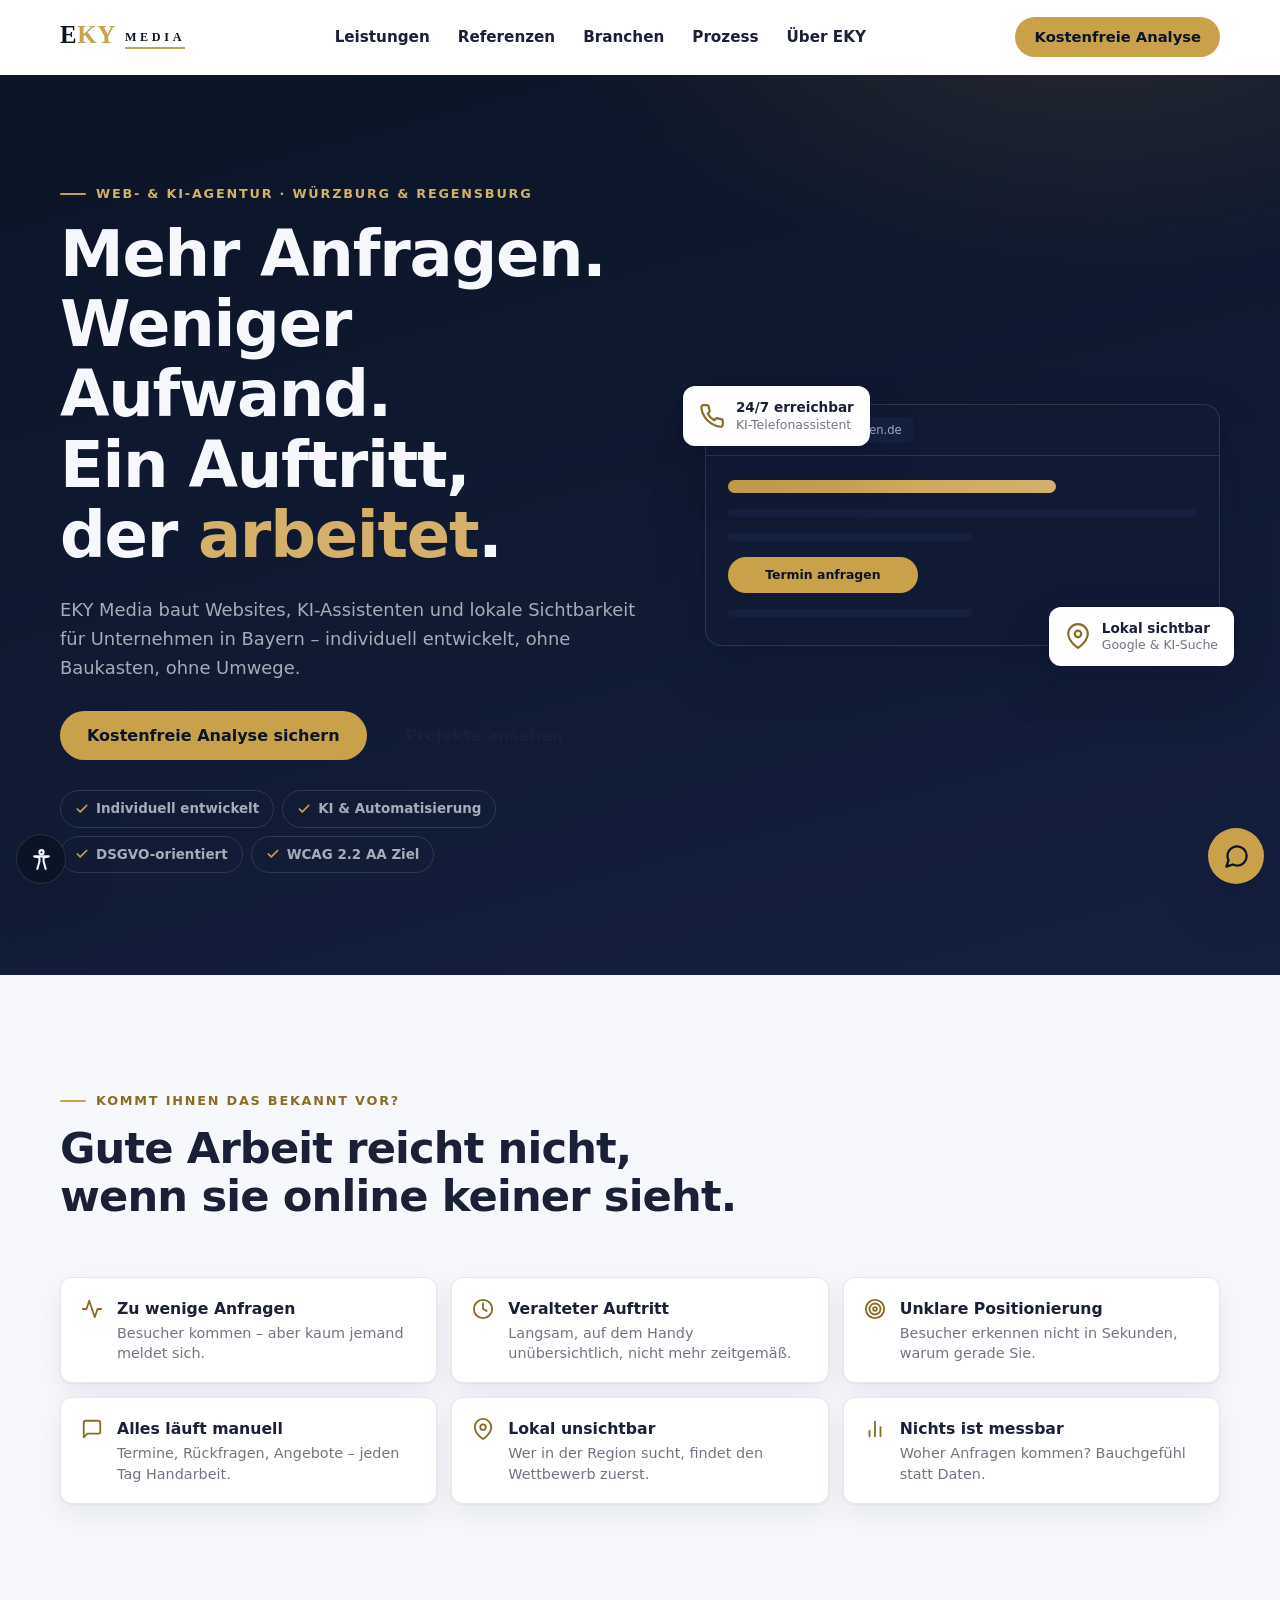
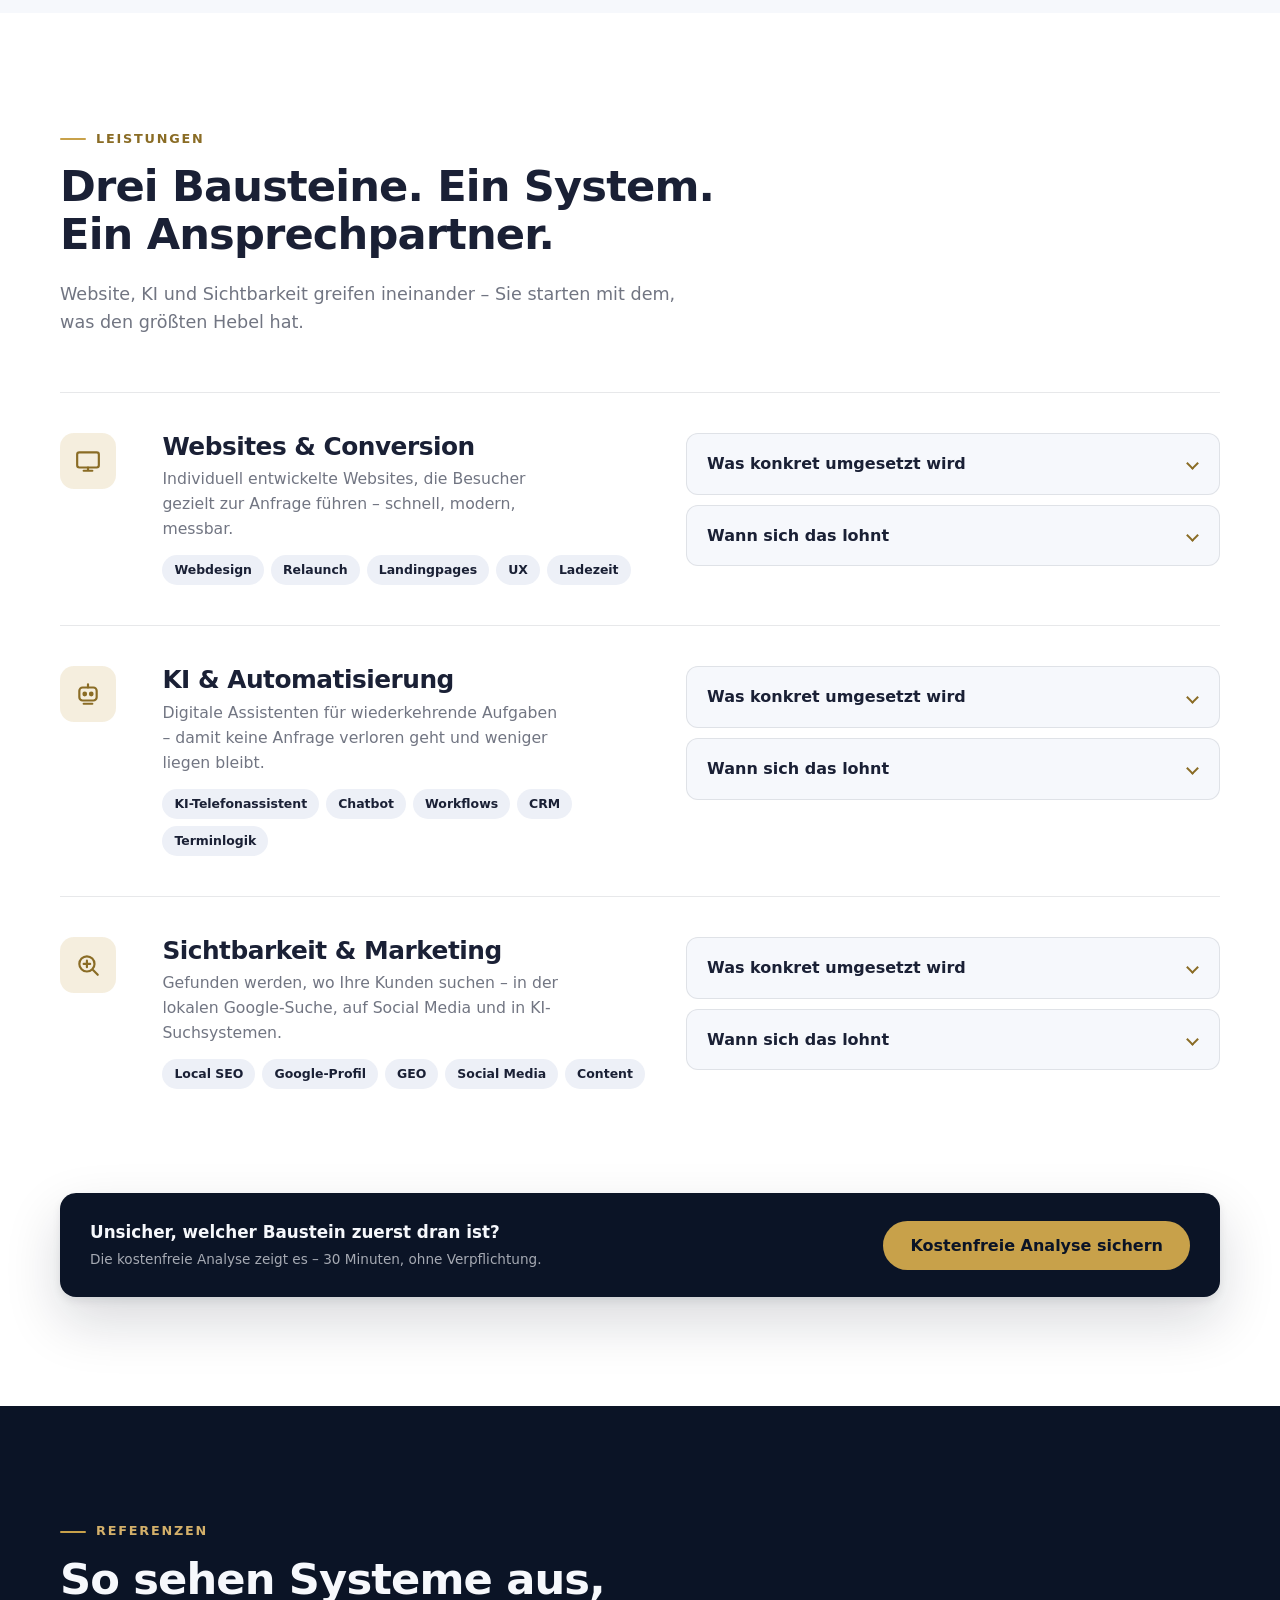
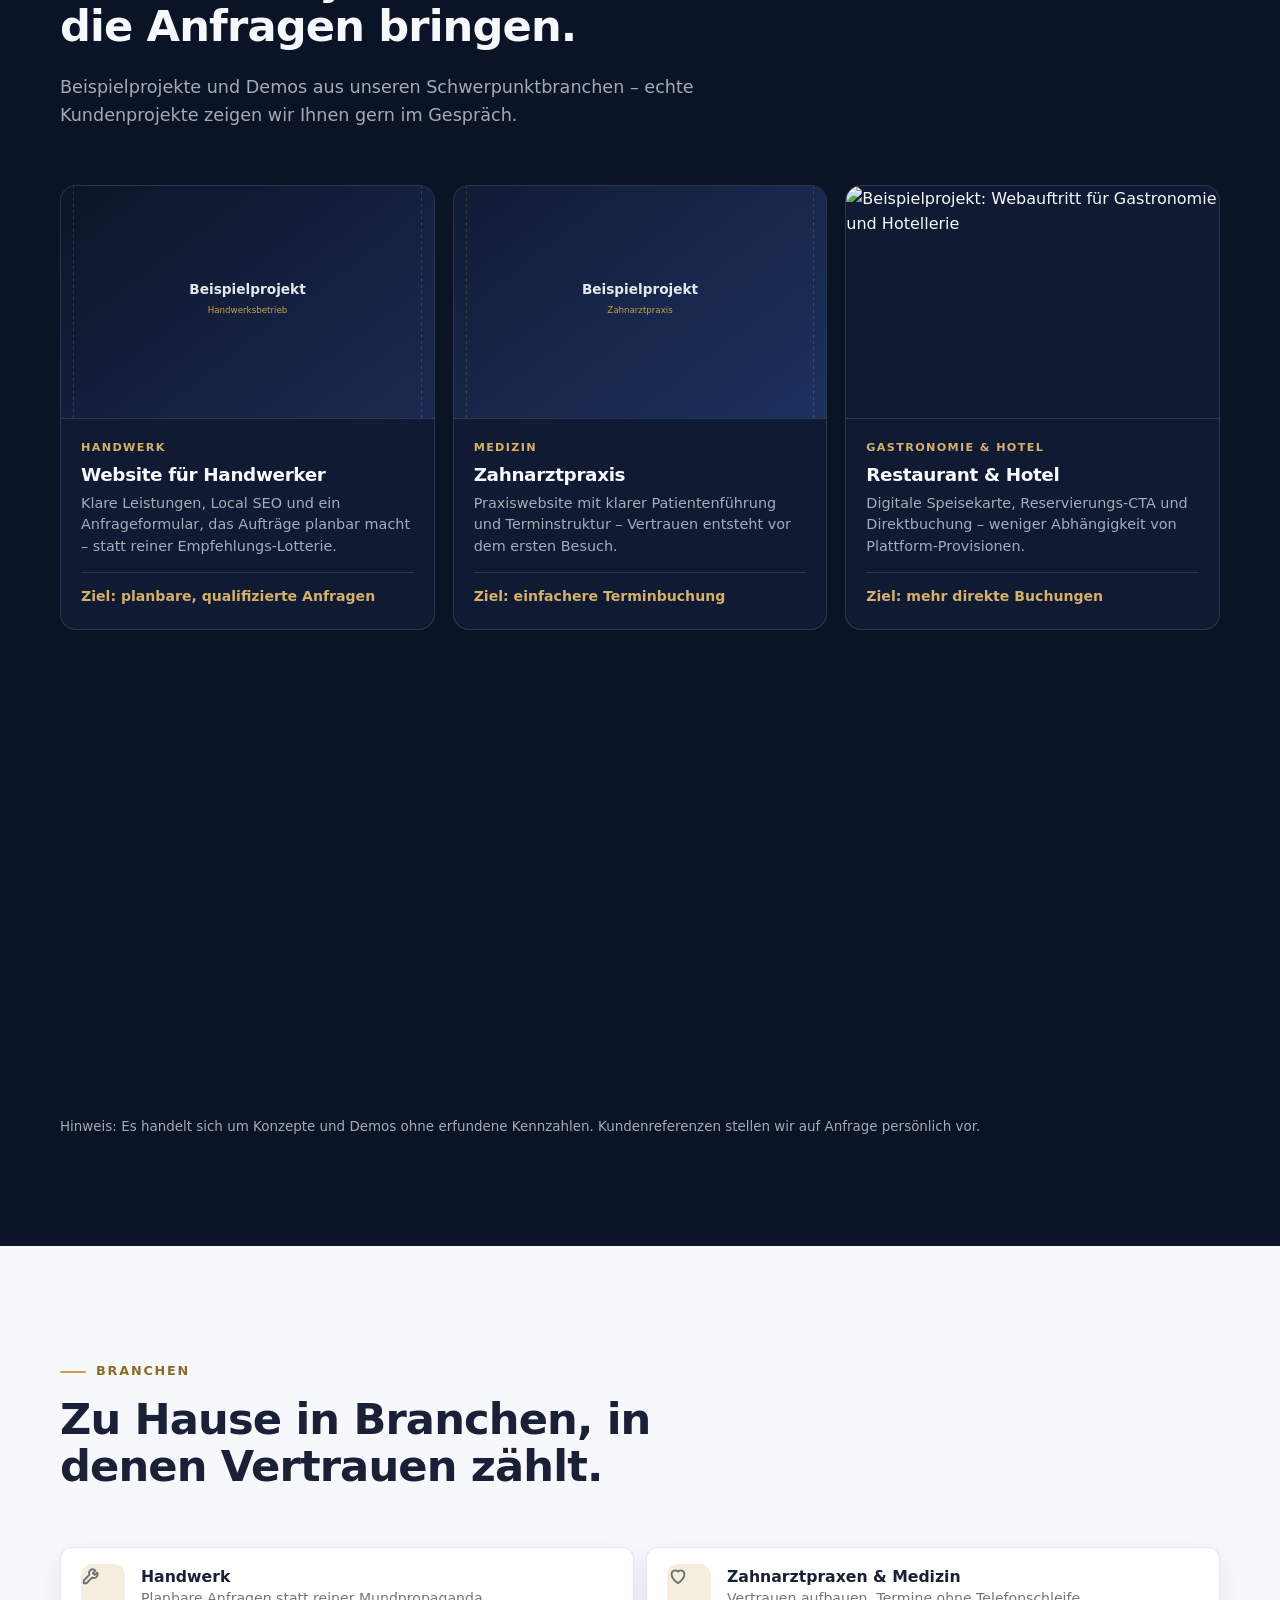
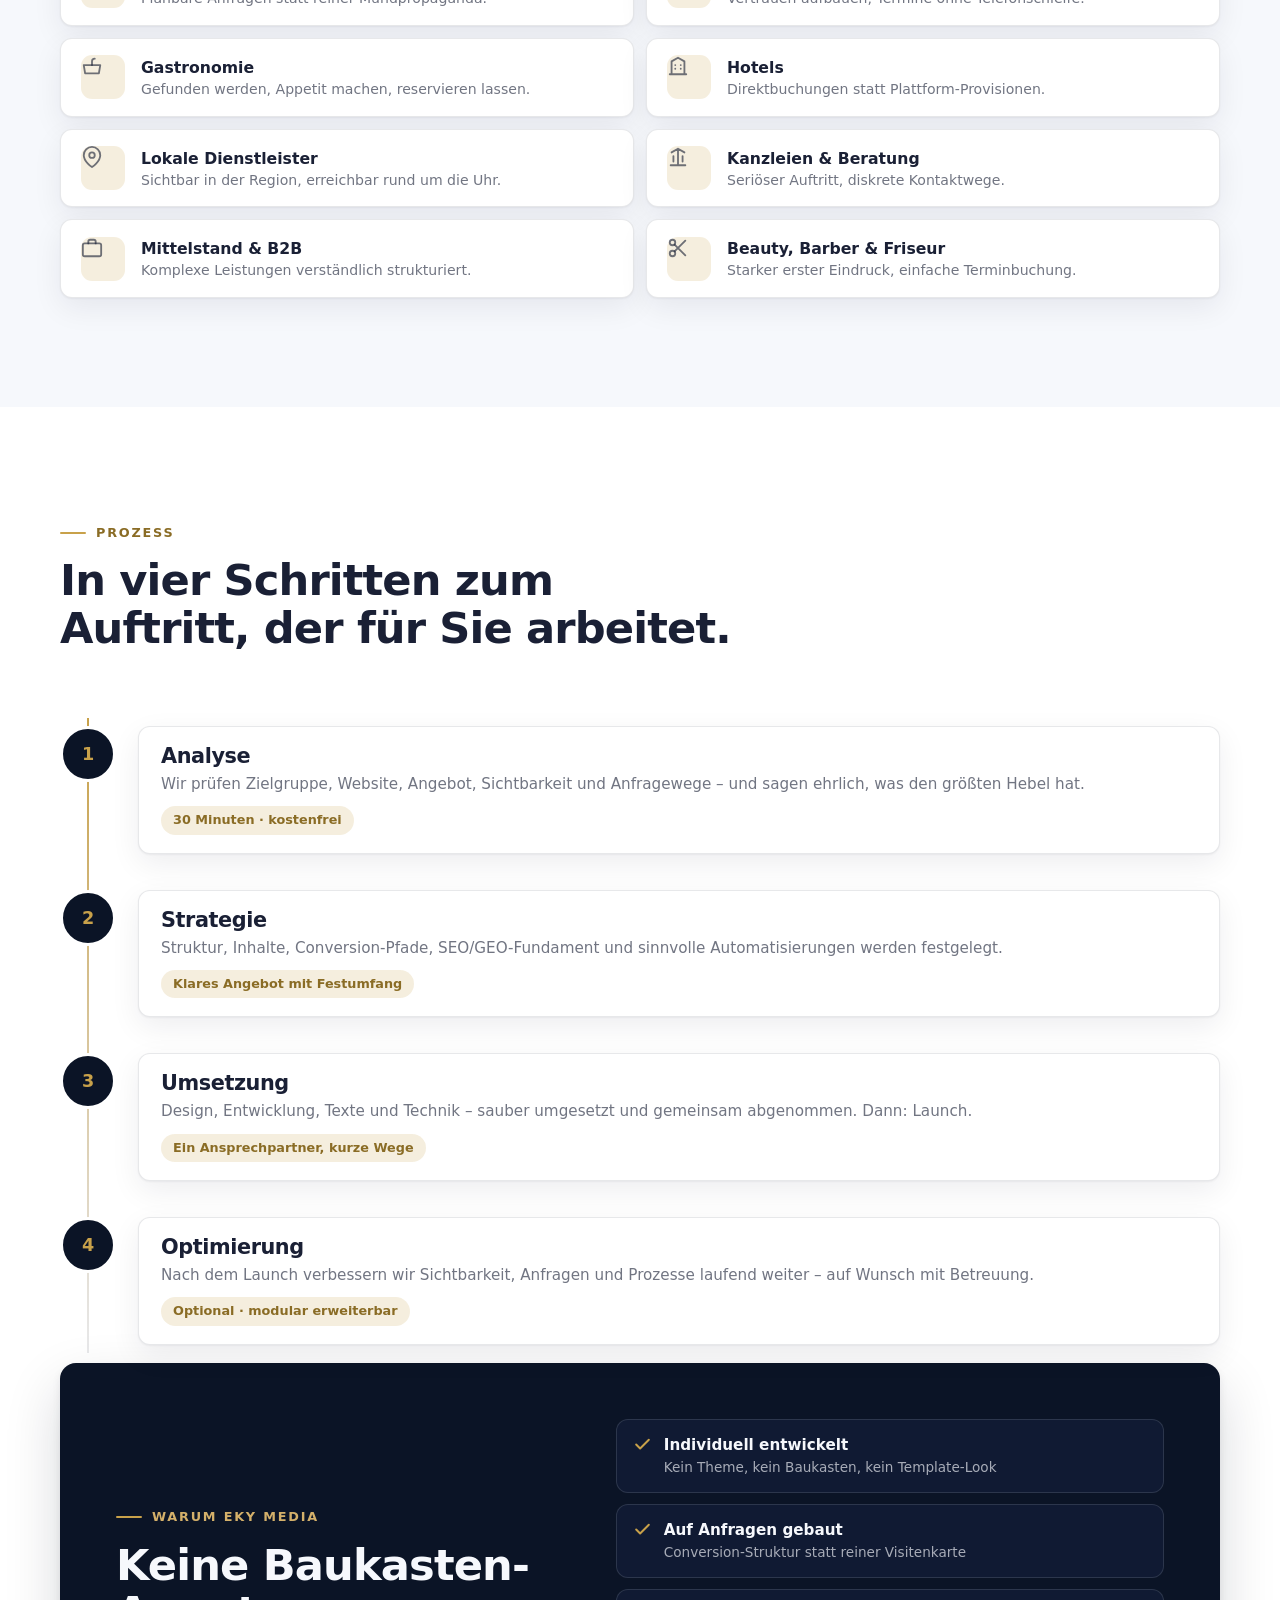
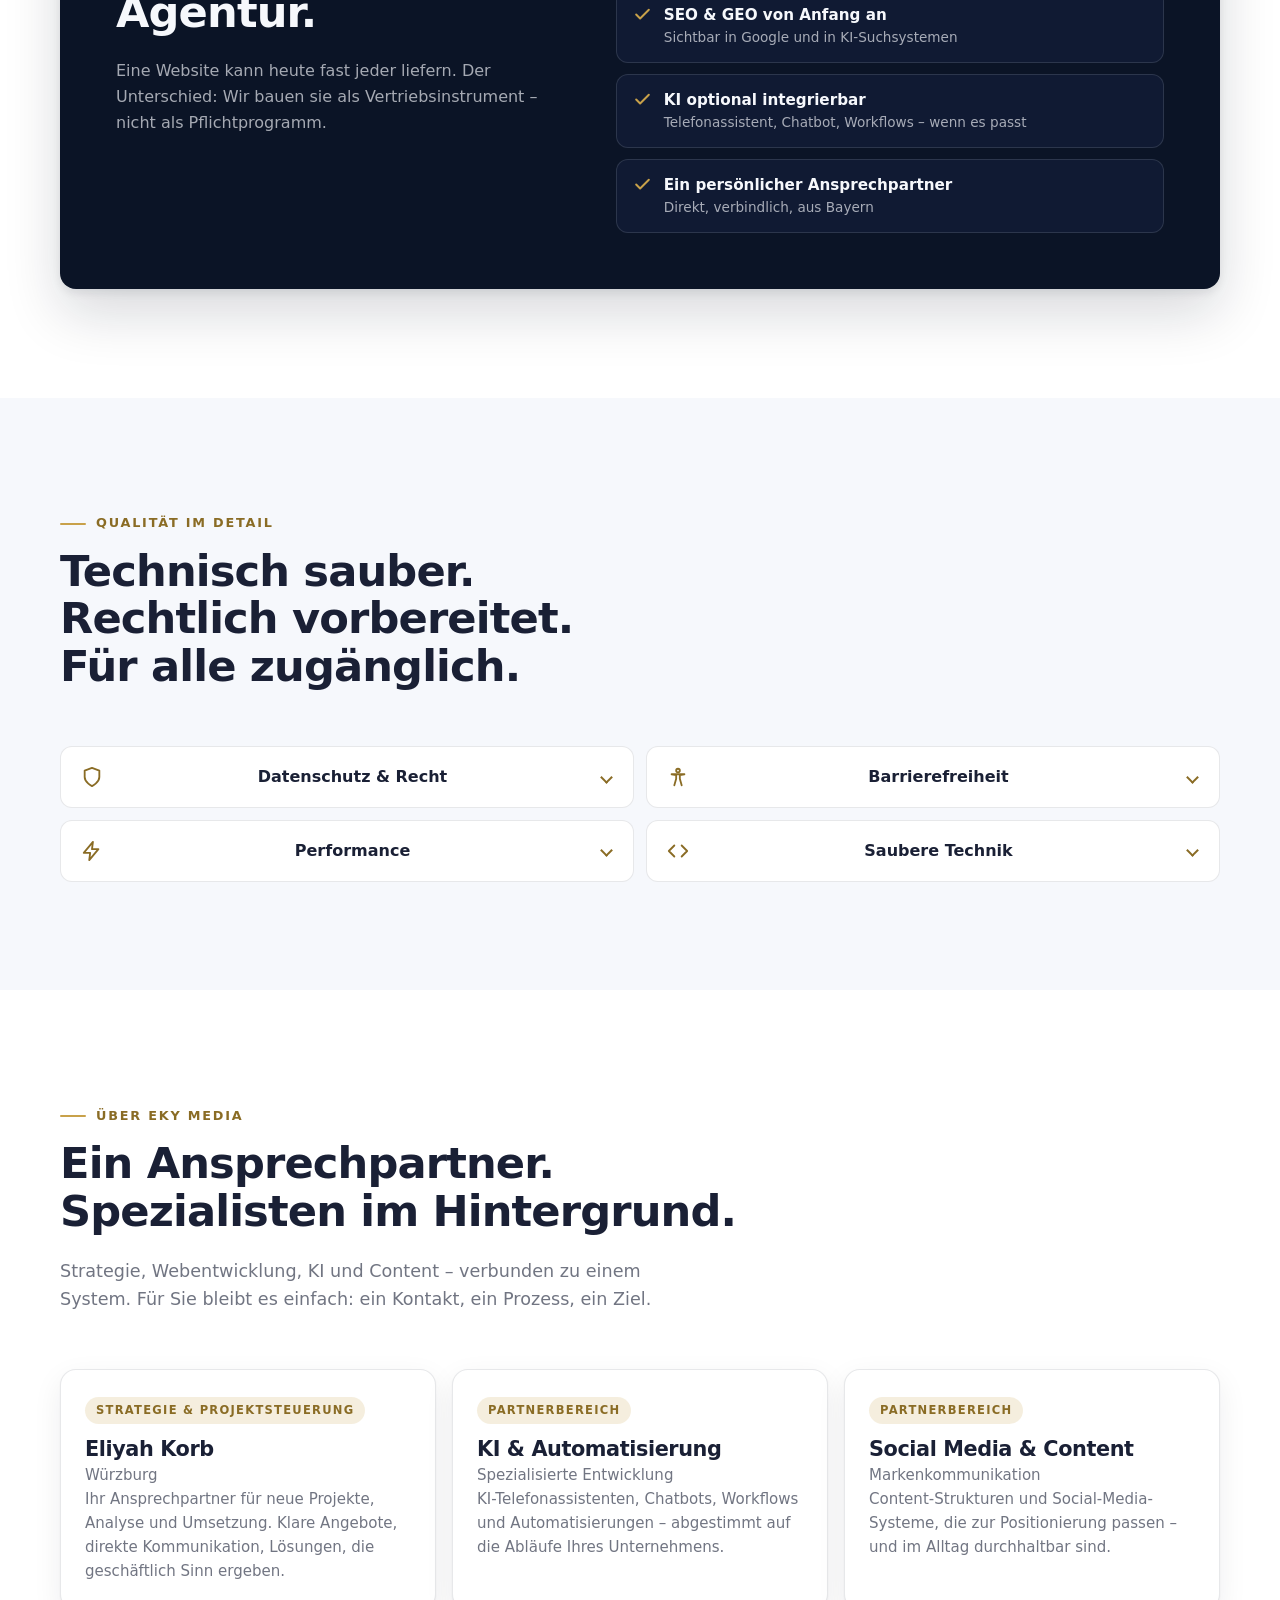
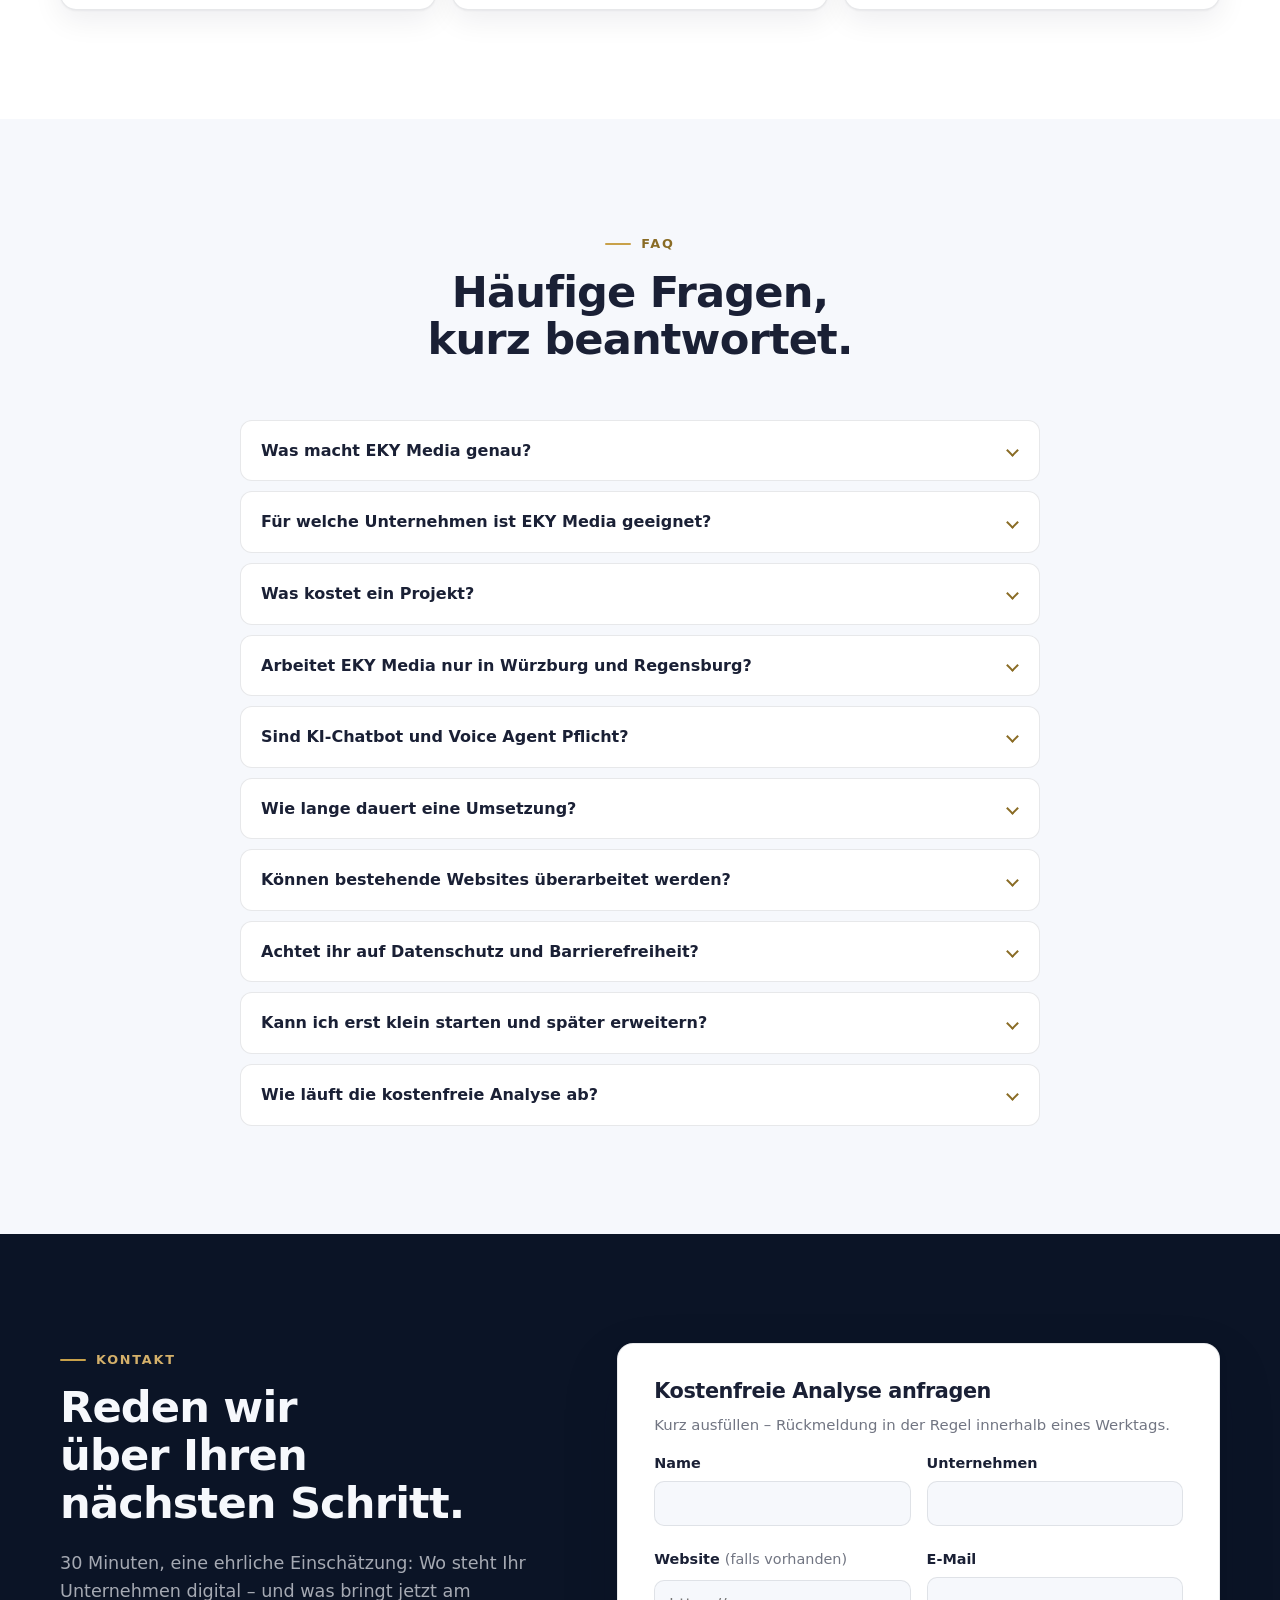
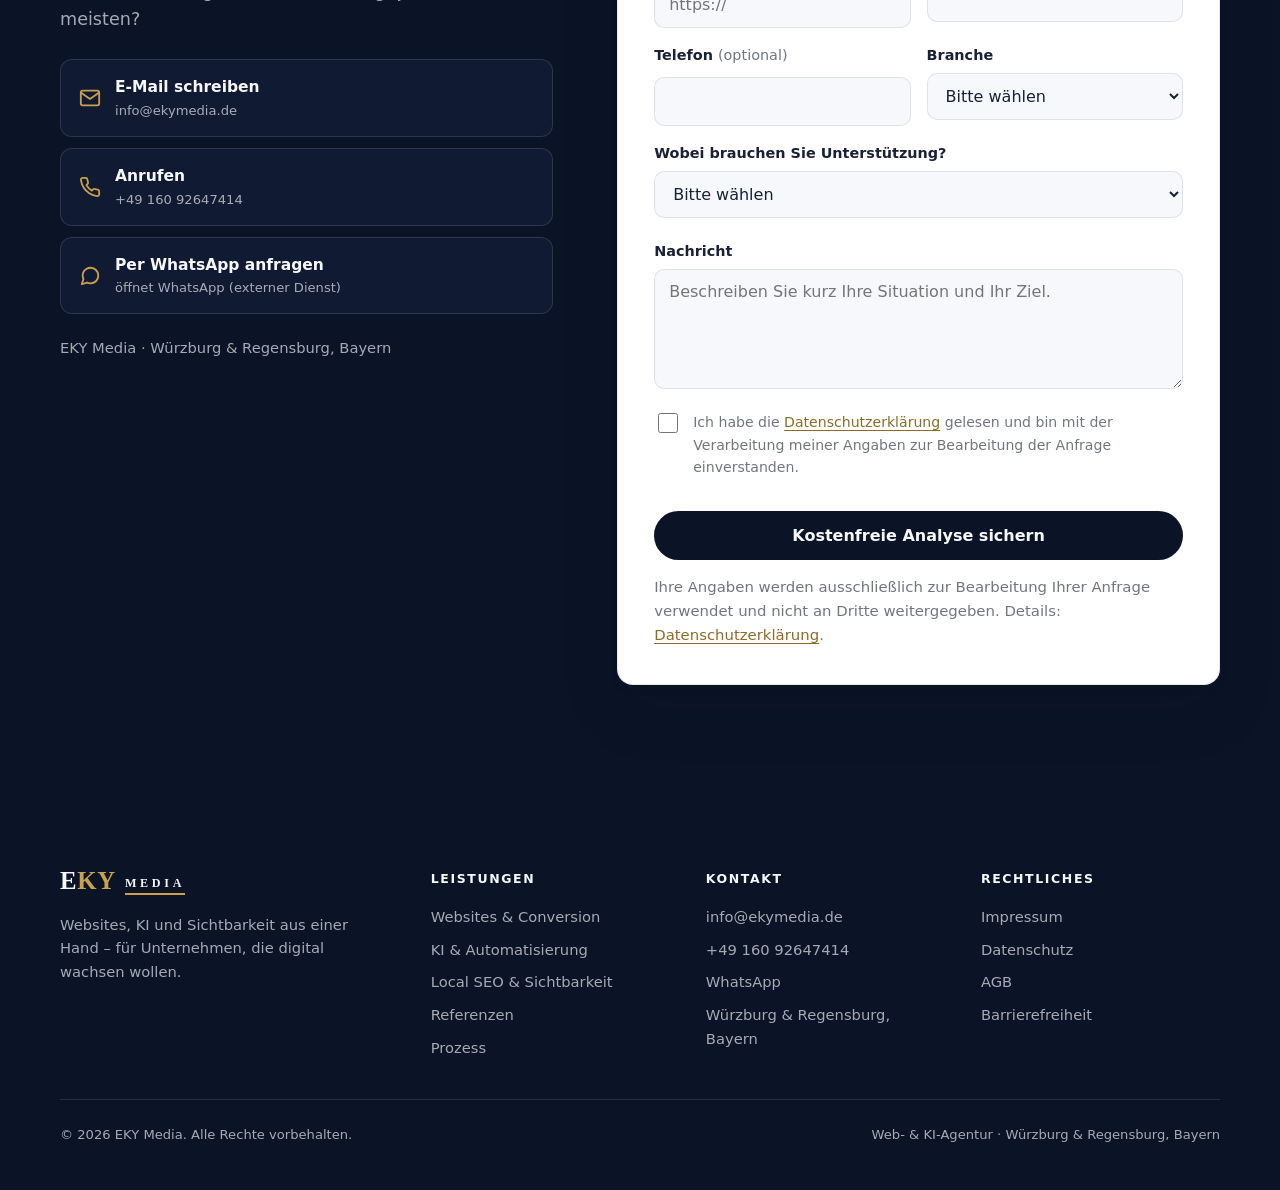
==== commit 3774fa47: "Echtes EKY-Media-Logo als Wortmarke integrieren Das hochgeladene Logo (E navy, KY gold, MEDIA navy, " ====
--- a/index.html
+++ b/index.html
@@ -15,13 +15,13 @@
   <meta property="og:title" content="EKY Media – Web- &amp; KI-Agentur in Würzburg &amp; Regensburg">
   <meta property="og:description" content="Individuelle Websites, KI-Assistenten und lokale Sichtbarkeit für Unternehmen in Bayern – ohne Baukasten, ohne Umwege.">
   <meta property="og:url" content="https://ekymedia.de/">
-  <meta property="og:image" content="https://ekymedia.de/assets/img/placeholder-hero.svg">
+  <meta property="og:image" content="https://ekymedia.de/assets/logo/eky-logo-original.jpeg">
 
   <!-- Twitter Cards -->
   <meta name="twitter:card" content="summary_large_image">
   <meta name="twitter:title" content="EKY Media – Web- &amp; KI-Agentur in Würzburg &amp; Regensburg">
   <meta name="twitter:description" content="Individuelle Websites, KI-Assistenten und lokale Sichtbarkeit für Unternehmen in Bayern.">
-  <meta name="twitter:image" content="https://ekymedia.de/assets/img/placeholder-hero.svg">
+  <meta name="twitter:image" content="https://ekymedia.de/assets/logo/eky-logo-original.jpeg">
 
   <link rel="icon" type="image/svg+xml" href="assets/icons/favicon.svg">
   <link rel="manifest" href="manifest.webmanifest">
@@ -51,7 +51,7 @@
     "@id": "https://ekymedia.de/#organization",
     "name": "EKY Media",
     "url": "https://ekymedia.de/",
-    "logo": "https://ekymedia.de/assets/logo/logo-placeholder.svg",
+    "logo": "https://ekymedia.de/assets/logo/eky-logo-original.jpeg",
     "email": "info@ekymedia.de",
     "telephone": "+4916092647414",
     "description": "Web- und KI-Agentur für individuelle Websites, KI-Telefonassistenten, Automatisierung, Social Media und Local SEO in Würzburg, Regensburg und Bayern.",
@@ -192,10 +192,8 @@
   <header class="site-header">
     <div class="container site-header__inner">
       <a class="brand" href="#start" aria-label="EKY Media – zur Startseite">
-        <span class="brand__mark" aria-hidden="true">
-          <svg viewBox="0 0 24 24"><path d="M5 3h14v4h-9v3h8v4h-8v3h9v4H5V3z" fill="#C8A14A"/></svg>
-        </span>
-        <span class="brand__name">EKY<span> MEDIA</span></span>
+        <span class="brand__eky" aria-hidden="true">E<em>KY</em></span>
+        <span class="brand__media" aria-hidden="true">MEDIA</span>
       </a>
 
       <nav class="main-nav" aria-label="Hauptnavigation">
@@ -224,10 +222,8 @@
   <nav class="drawer" id="drawer" aria-label="Mobiles Menü">
     <div class="drawer__head">
       <a class="brand" href="#start" aria-label="EKY Media – zur Startseite">
-        <span class="brand__mark" aria-hidden="true">
-          <svg viewBox="0 0 24 24"><path d="M5 3h14v4h-9v3h8v4h-8v3h9v4H5V3z" fill="#0B1426"/></svg>
-        </span>
-        <span class="brand__name">EKY<span> MEDIA</span></span>
+        <span class="brand__eky" aria-hidden="true">E<em>KY</em></span>
+        <span class="brand__media" aria-hidden="true">MEDIA</span>
       </a>
       <button class="drawer__close" type="button" aria-label="Menü schließen">×</button>
     </div>
@@ -1102,12 +1098,10 @@
     <div class="container">
       <div class="footer-grid">
         <div class="footer-brand">
-          <a class="brand" href="#start">
-            <span class="brand__mark" aria-hidden="true">
-              <svg viewBox="0 0 24 24"><path d="M5 3h14v4h-9v3h8v4h-8v3h9v4H5V3z" fill="#0B1426"/></svg>
-            </span>
-            <span class="brand__name">EKY<span> MEDIA</span></span>
-          </a>
+          <a class="brand" href="#start" aria-label="EKY Media – zur Startseite">
+        <span class="brand__eky" aria-hidden="true">E<em>KY</em></span>
+        <span class="brand__media" aria-hidden="true">MEDIA</span>
+      </a>
           <p>Websites, KI und Sichtbarkeit aus einer Hand – für Unternehmen, die digital wachsen wollen.</p>
           <!-- TODO: Social-Profile aktivieren, sobald die Links feststehen.
                Vorlage (auskommentiert, damit öffentlich nichts Leeres erscheint):
--- a/css/styles.css
+++ b/css/styles.css
@@ -248,37 +248,44 @@
   min-height: var(--header-h);
 }
 
-/* Textlogo + Monogramm */
+/* Wortmarke nach Logo-Vorlage: "E" Navy, "KY" Gold, "MEDIA" Navy, Serife */
 .brand {
   display: inline-flex;
-  align-items: center;
-  gap: 11px;
+  align-items: baseline;
+  gap: 9px;
   text-decoration: none;
-  color: var(--text);
-}
-
-.brand__mark {
-  width: 38px;
-  height: 38px;
-  border-radius: 10px;
-  background: var(--blue);
-  display: grid;
-  place-items: center;
-  flex-shrink: 0;
-}
-
-.brand__mark svg { width: 20px; height: 20px; }
-
-.brand__name {
-  font-weight: 800;
-  font-size: 1.1rem;
-  letter-spacing: 0.04em;
-}
-
-.brand__name span {
-  font-weight: 500;
-  color: var(--muted);
-  letter-spacing: 0.08em;
+  font-family: Georgia, "Times New Roman", "Palatino Linotype", serif;
+  line-height: 1;
+}
+
+.brand__eky {
+  font-size: 1.55rem;
+  font-weight: 600;
+  letter-spacing: 0.03em;
+  color: var(--blue);
+}
+
+.brand__eky em {
+  font-style: normal;
+  color: var(--gold);
+}
+
+.brand__media {
+  font-size: 0.76rem;
+  font-weight: 600;
+  letter-spacing: 0.3em;
+  color: var(--blue);
+  border-bottom: 2px solid var(--gold);
+  padding-bottom: 3px;
+  transform: translateY(-2px);
+}
+
+/* Wortmarke auf dunklen Flächen */
+.drawer .brand__eky,
+.drawer .brand__media,
+.footer-brand .brand__eky,
+.footer-brand .brand__media {
+  color: var(--on-blue);
 }
 
 .main-nav__list {
@@ -374,10 +381,7 @@
   border-bottom: 1px solid var(--on-blue-border);
 }
 
-.drawer__head .brand { color: var(--on-blue); }
-.drawer__head .brand__mark { background: var(--gold); }
-.drawer__head .brand__mark svg path { fill: var(--blue); }
-.drawer__head .brand__name span { color: var(--on-blue-muted); }
+
 
 .drawer__close {
   width: 42px;
@@ -1195,10 +1199,7 @@
   border-bottom: 1px solid var(--on-blue-border);
 }
 
-.footer-brand .brand { color: var(--on-blue); margin-bottom: 14px; }
-.footer-brand .brand__mark { background: var(--gold); }
-.footer-brand .brand__mark svg path { fill: var(--blue); }
-.footer-brand .brand__name span { color: var(--on-blue-muted); }
+.footer-brand .brand { margin-bottom: 16px; }
 .footer-brand p { max-width: 34ch; font-size: 0.92rem; margin-bottom: 18px; }
 
 .footer-socials { display: flex; gap: 10px; }
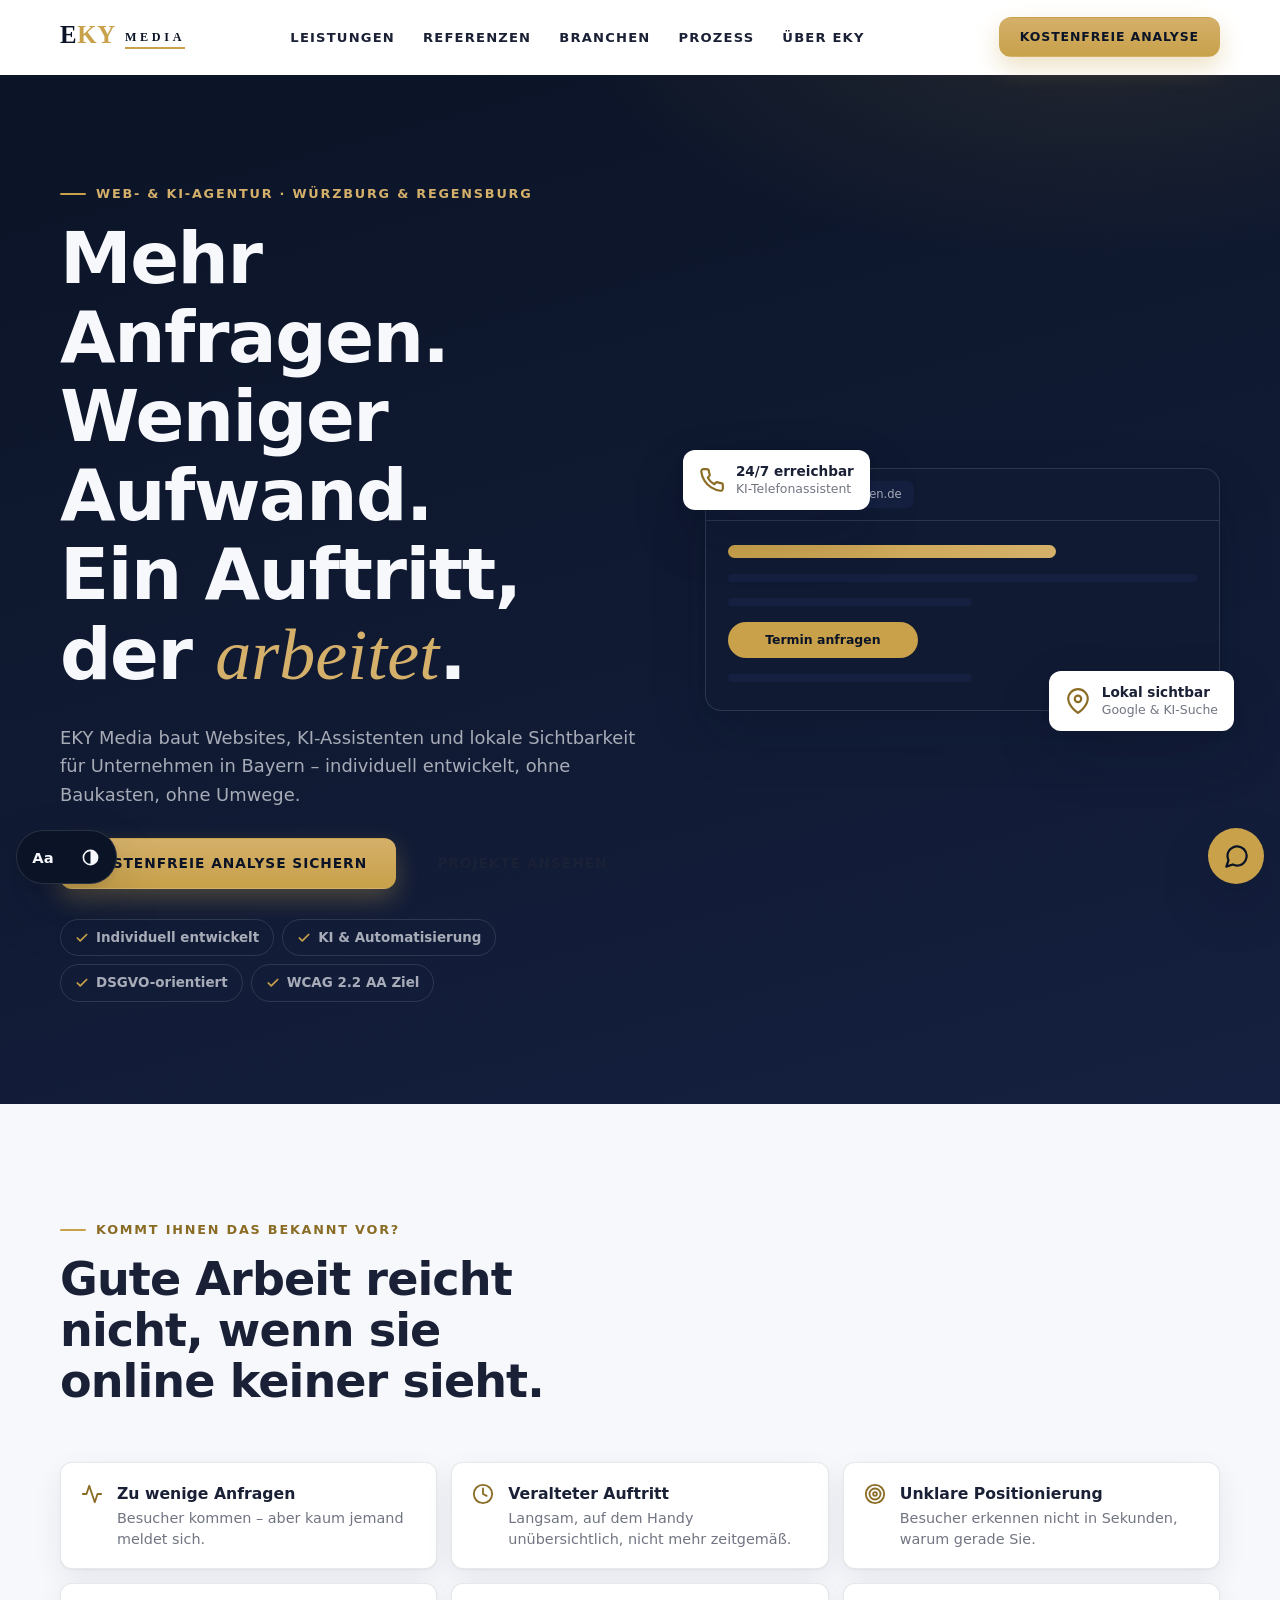
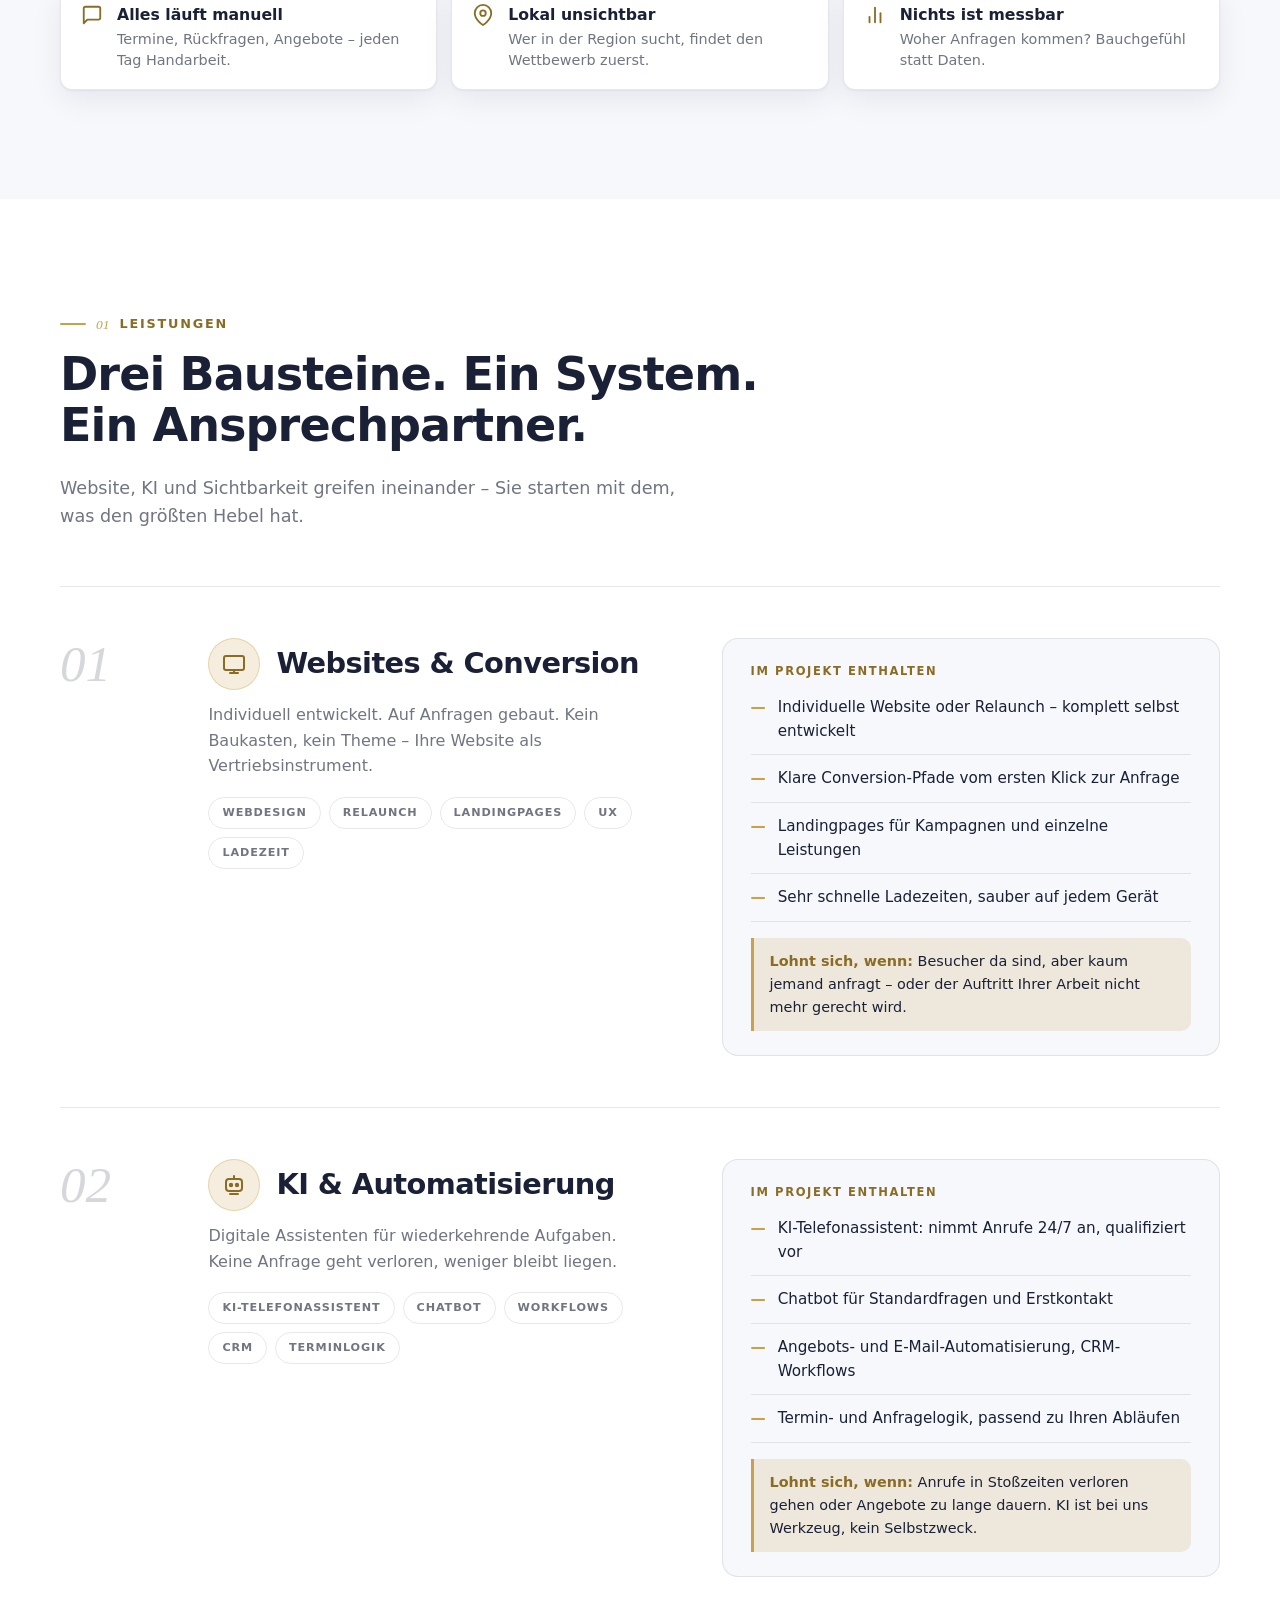
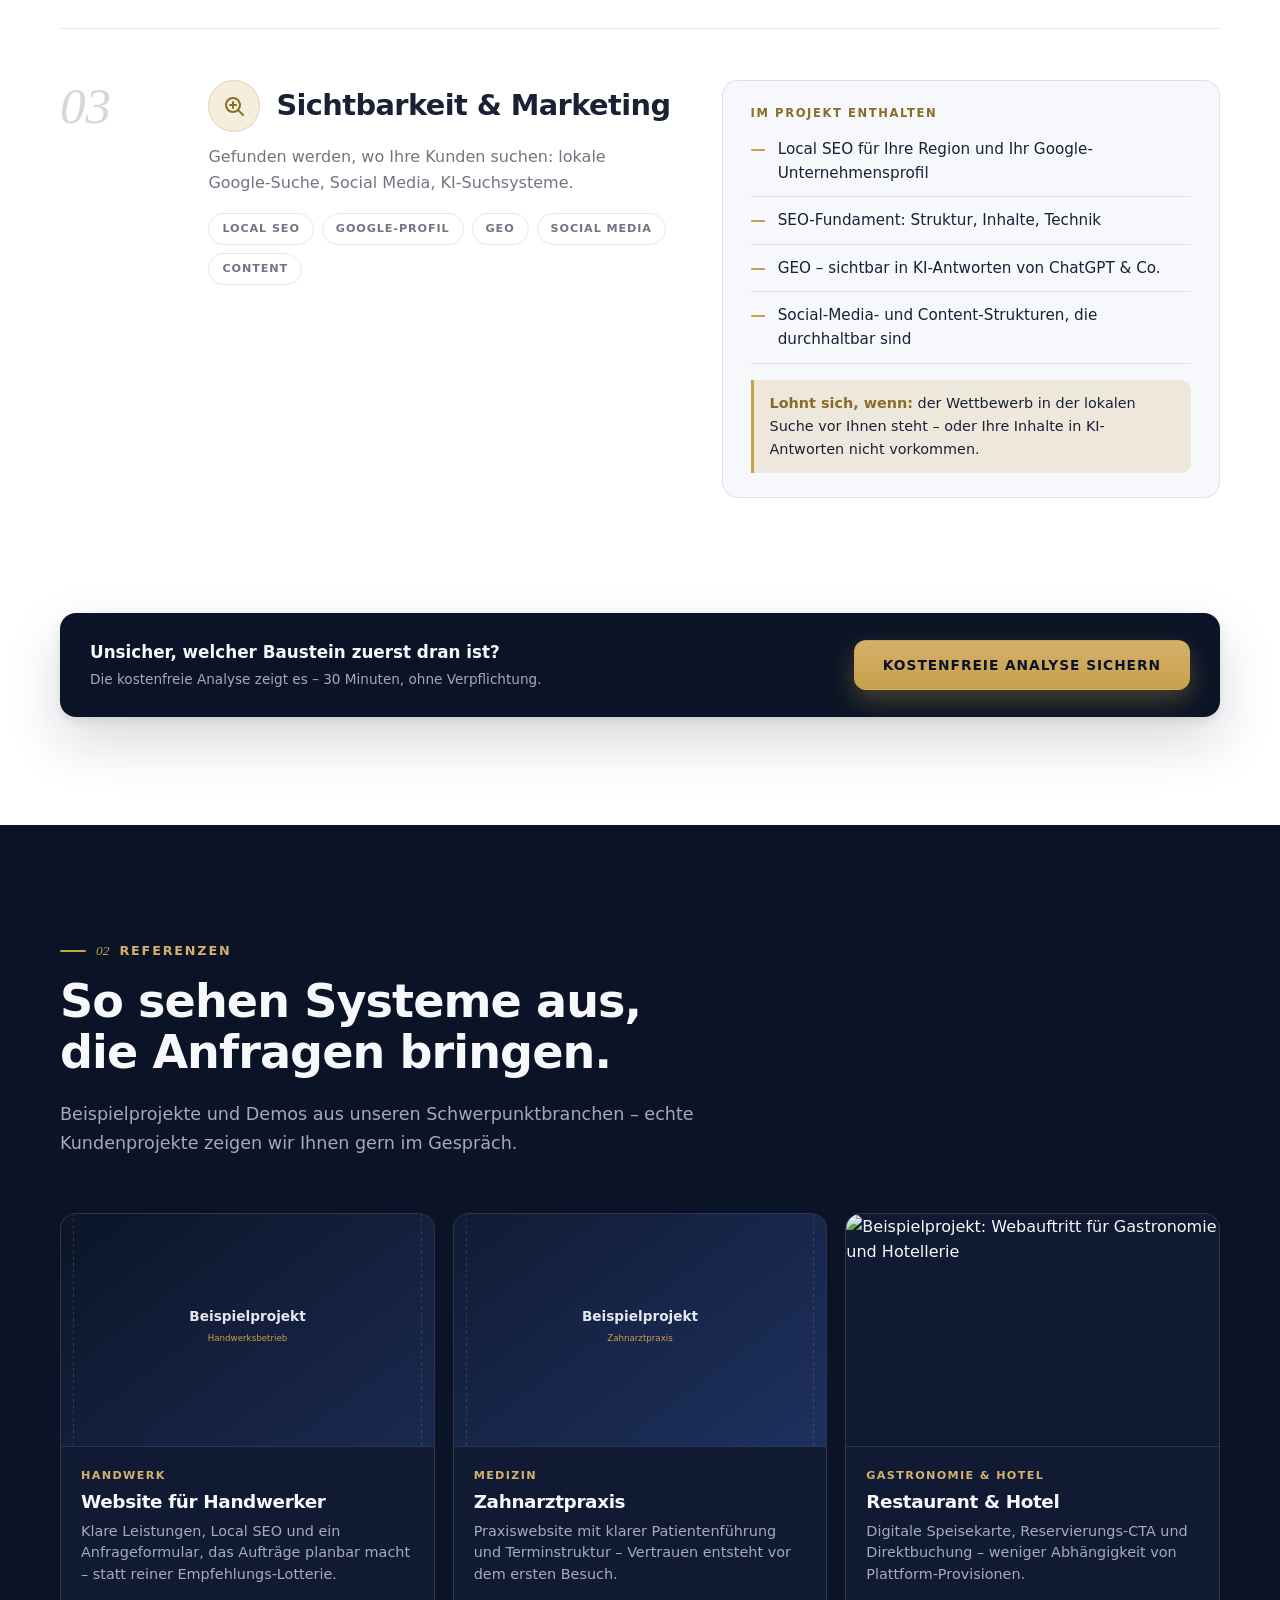
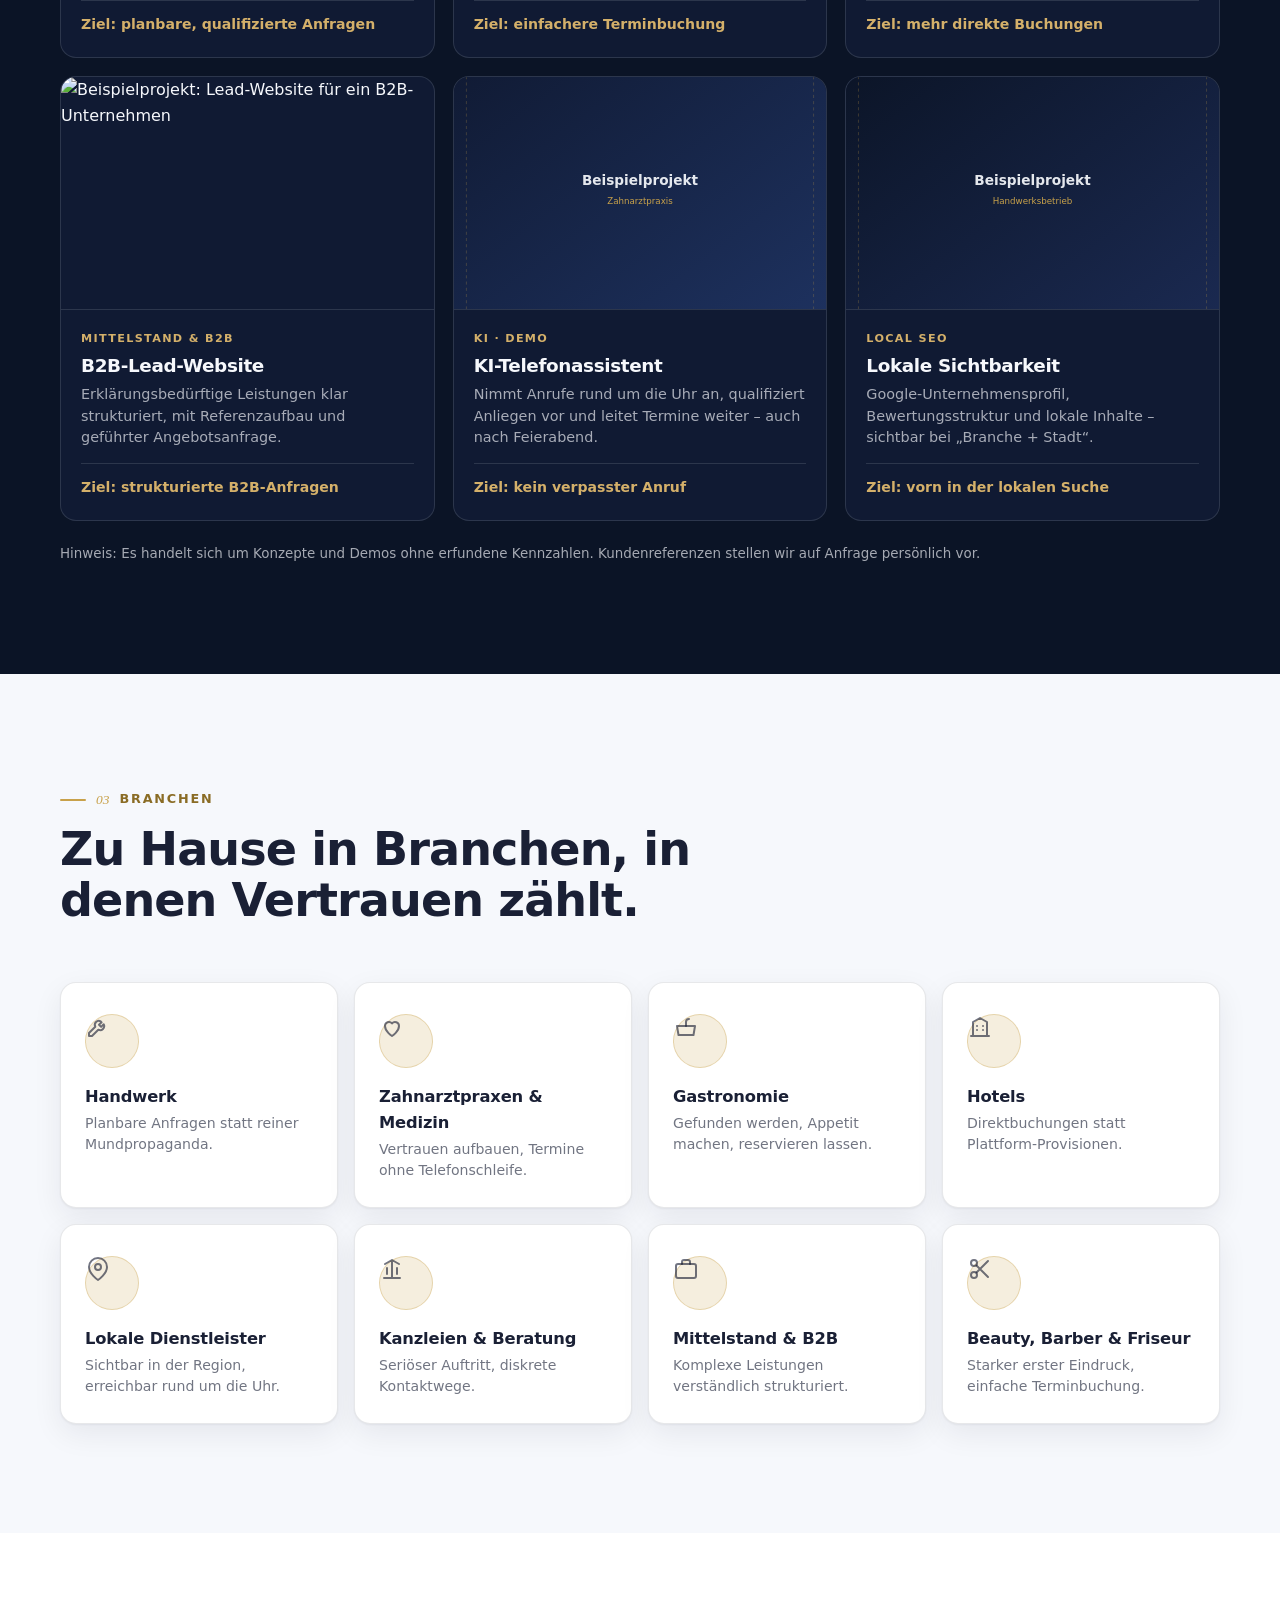
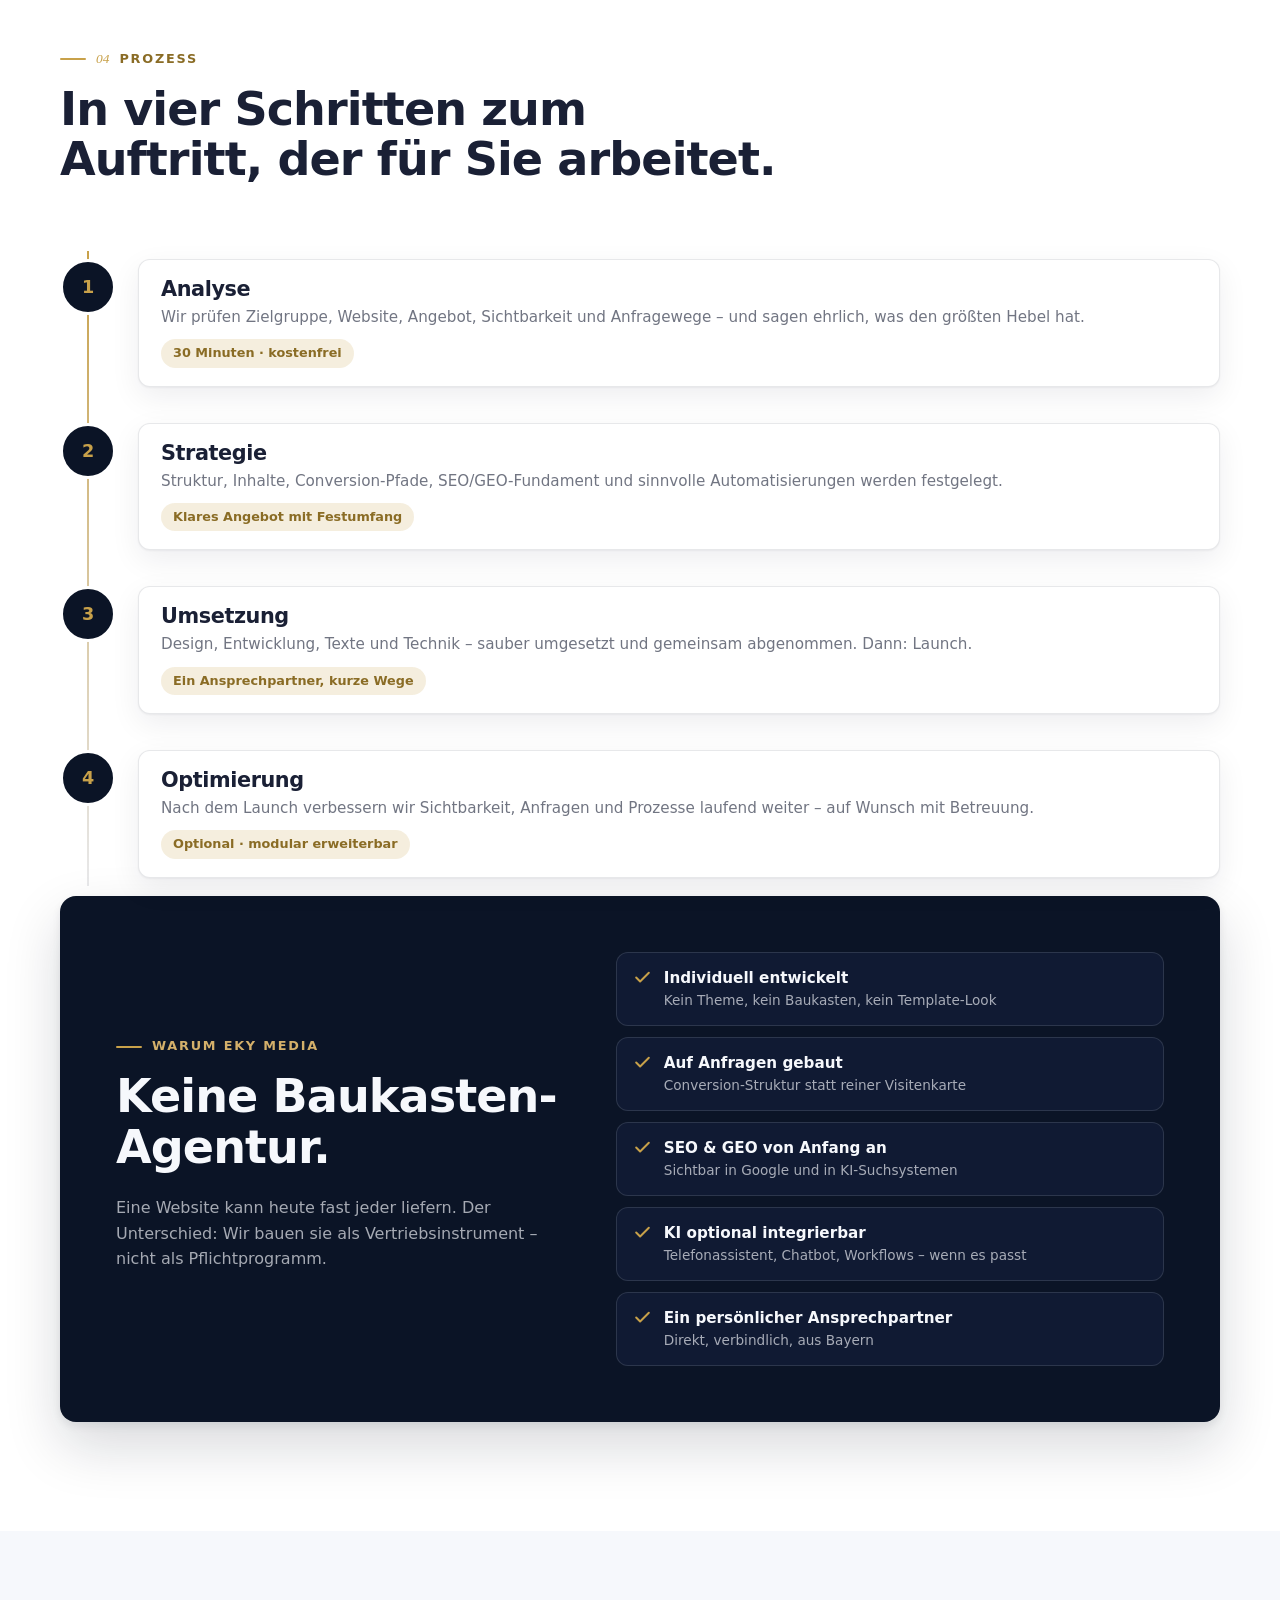
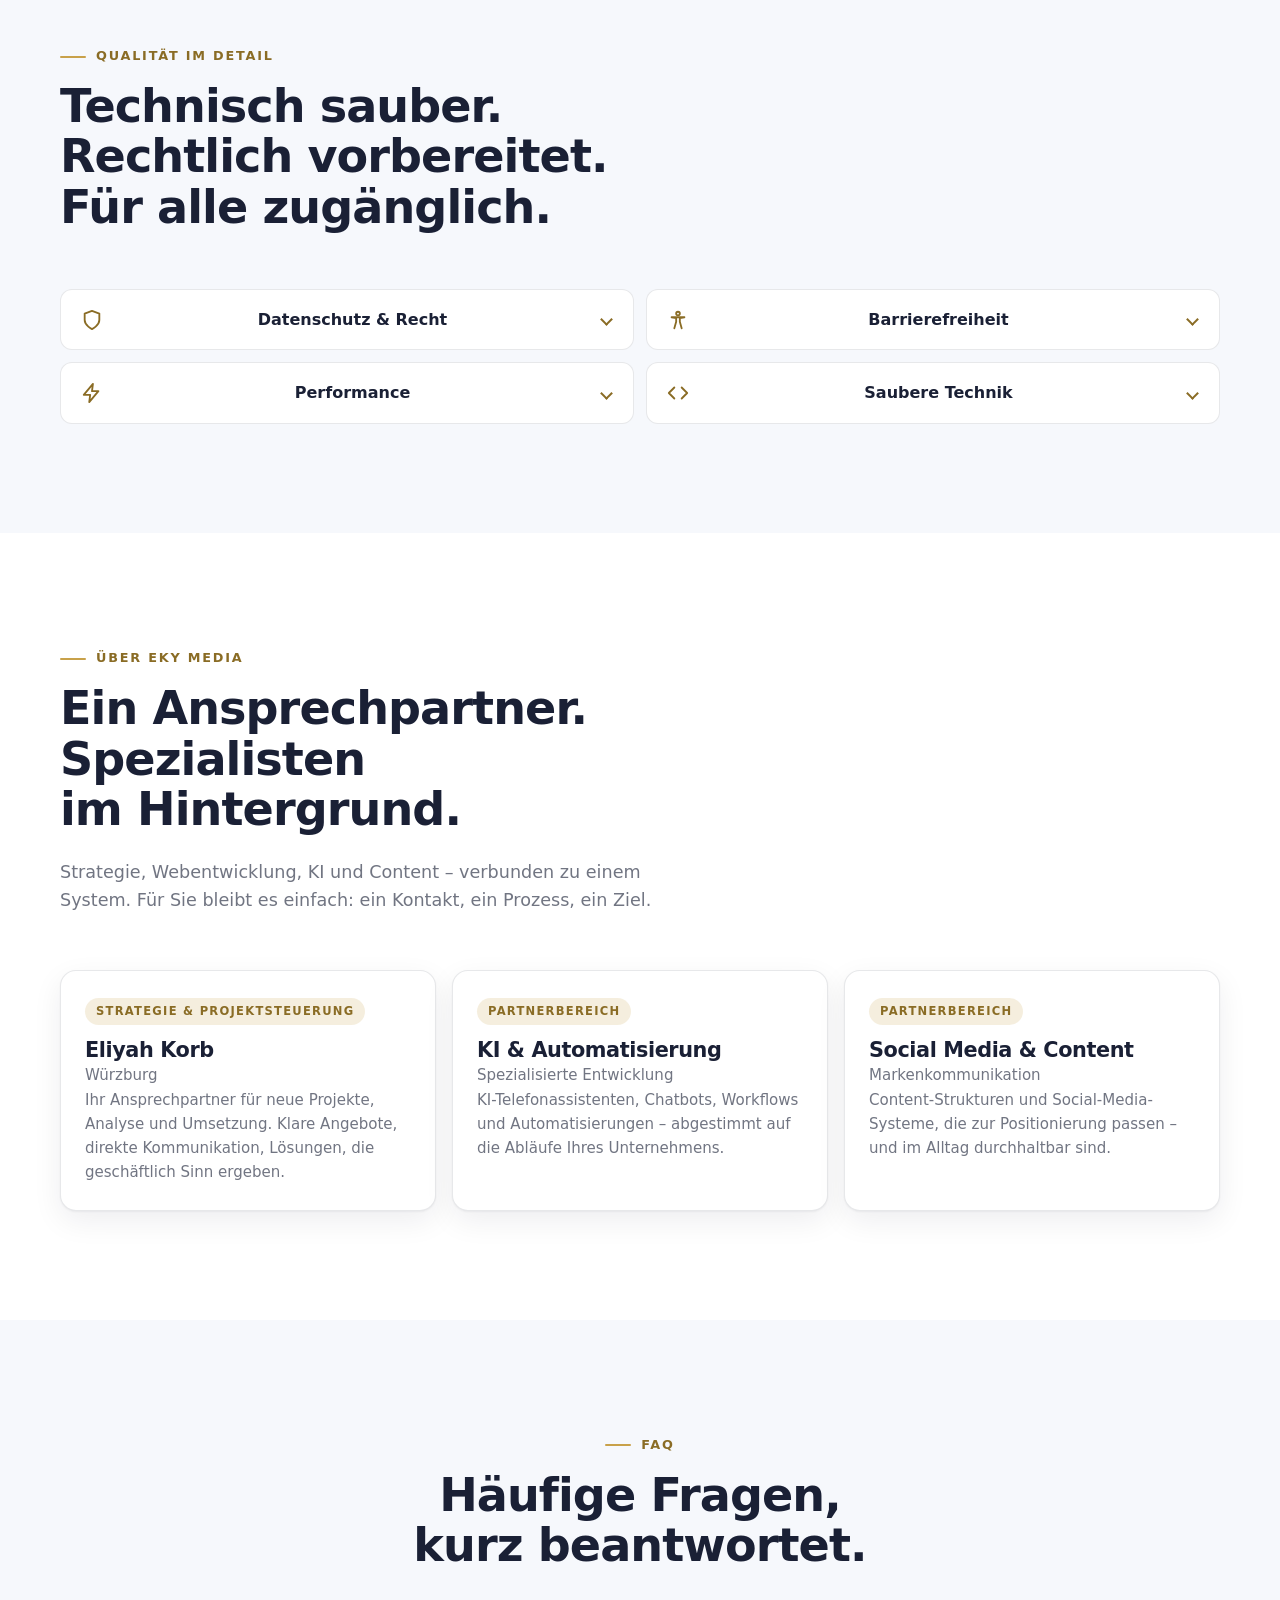
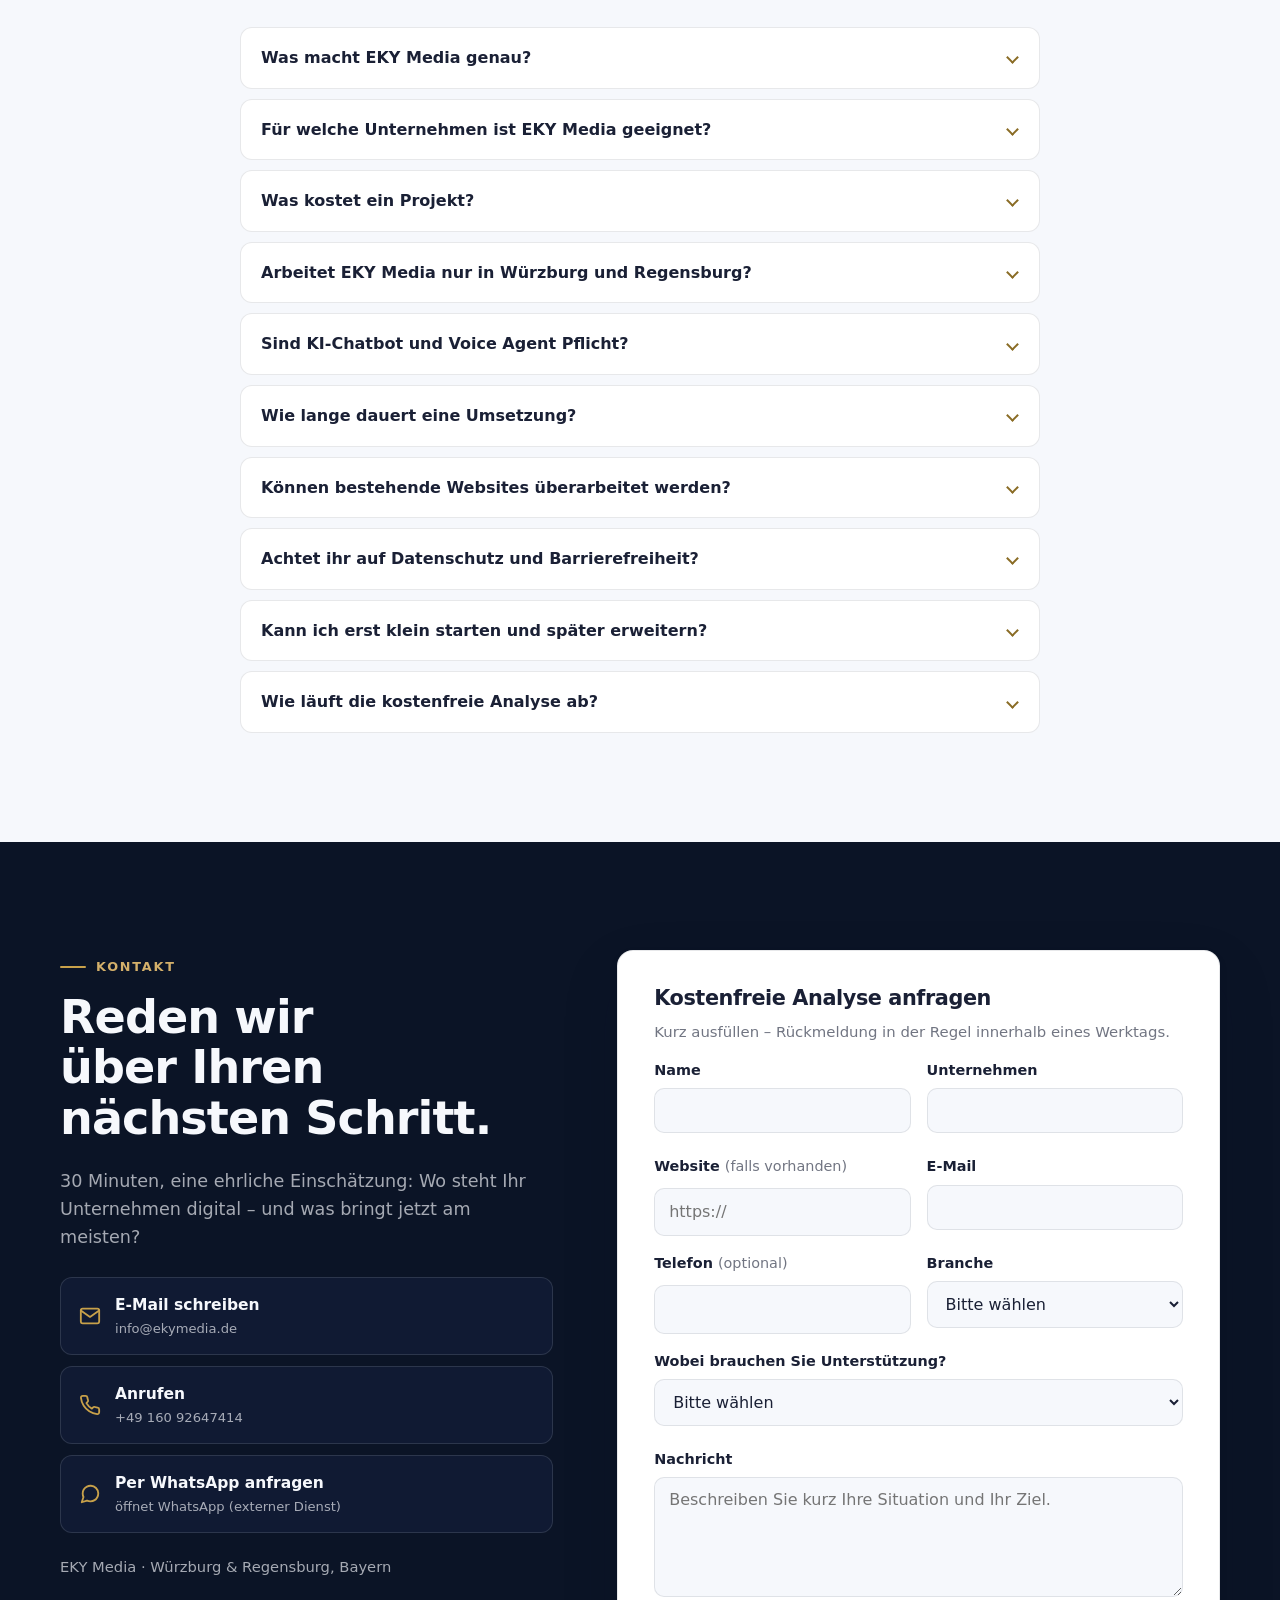
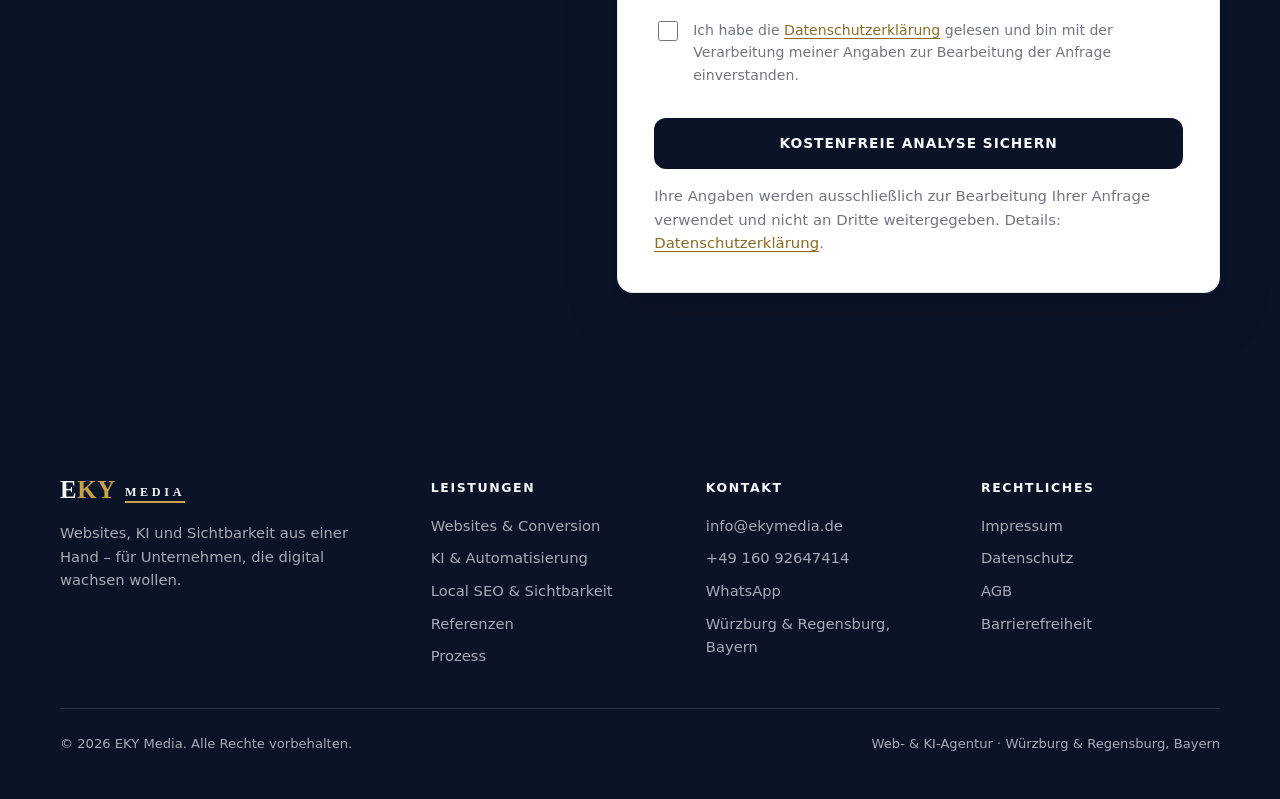
==== commit 76bf2ec2: "Premium-Veredelung: Widget, Header, Leistungen, Branchen, Editorial-Look - Accessibility-Widget neu " ====
--- a/index.html
+++ b/index.html
@@ -207,6 +207,9 @@
       </nav>
 
       <div class="header-cta">
+        <!-- Social-Icons: werden aus SOCIAL_LINKS in js/main.js befüllt;
+             ohne konfigurierte Profile bleibt der Container unsichtbar. -->
+        <div class="header-socials" data-socials hidden></div>
         <a class="btn btn--gold btn--sm" href="#kontakt">Kostenfreie Analyse</a>
         <button class="nav-toggle" type="button" aria-expanded="false" aria-controls="drawer" aria-label="Menü öffnen">
           <span class="nav-toggle__bar"></span>
@@ -388,18 +391,21 @@
     <section class="section section--white" id="leistungen" aria-labelledby="leistungen-heading">
       <div class="container">
         <div class="section-head reveal">
-          <p class="eyebrow">Leistungen</p>
+          <p class="eyebrow"><span class="eyebrow__num">01</span> Leistungen</p>
           <h2 id="leistungen-heading">Drei Bausteine. Ein System. Ein Ansprechpartner.</h2>
           <p class="lead">Website, KI und Sichtbarkeit greifen ineinander – Sie starten mit dem, was den größten Hebel hat.</p>
         </div>
 
         <div class="service reveal">
-          <div class="service__icon" aria-hidden="true">
-            <svg class="icon" viewBox="0 0 24 24" fill="none" stroke="currentColor" stroke-width="2" stroke-linecap="round" stroke-linejoin="round"><rect x="2" y="4" width="20" height="14" rx="2"/><path d="M8 21h8M12 18v3"/></svg>
-          </div>
+          <span class="service__num" aria-hidden="true">01</span>
           <div>
-            <h3>Websites &amp; Conversion</h3>
-            <p class="service__pitch">Individuell entwickelte Websites, die Besucher gezielt zur Anfrage führen – schnell, modern, messbar.</p>
+            <div class="service__head">
+              <span class="service__icon" aria-hidden="true">
+                <svg class="icon" viewBox="0 0 24 24" fill="none" stroke="currentColor" stroke-width="2" stroke-linecap="round" stroke-linejoin="round"><rect x="2" y="4" width="20" height="14" rx="2"/><path d="M8 21h8M12 18v3"/></svg>
+              </span>
+              <h3>Websites &amp; Conversion</h3>
+            </div>
+            <p class="service__pitch">Individuell entwickelt. Auf Anfragen gebaut. Kein Baukasten, kein Theme – Ihre Website als Vertriebsinstrument.</p>
             <ul class="service__tags">
               <li>Webdesign</li>
               <li>Relaunch</li>
@@ -408,34 +414,28 @@
               <li>Ladezeit</li>
             </ul>
           </div>
-          <div class="service__details">
-            <details class="acc">
-              <summary>Was konkret umgesetzt wird</summary>
-              <div class="acc__body">
-                <ul>
-                  <li>Individuelle Website oder Relaunch – ohne Baukasten, ohne Theme</li>
-                  <li>Klare Conversion-Pfade: vom ersten Klick zur Anfrage</li>
-                  <li>Landingpages für Kampagnen und einzelne Leistungen</li>
-                  <li>Sehr schnelle Ladezeiten, sauber auf Mobilgeräten</li>
-                </ul>
-              </div>
-            </details>
-            <details class="acc">
-              <summary>Wann sich das lohnt</summary>
-              <div class="acc__body">
-                <p>Wenn Ihre Website Besucher hat, aber kaum Anfragen bringt – oder wenn der Auftritt dem Niveau Ihrer Arbeit nicht mehr gerecht wird.</p>
-              </div>
-            </details>
+          <div class="service-panel">
+            <h4>Im Projekt enthalten</h4>
+            <ul class="service-panel__list">
+              <li>Individuelle Website oder Relaunch – komplett selbst entwickelt</li>
+              <li>Klare Conversion-Pfade vom ersten Klick zur Anfrage</li>
+              <li>Landingpages für Kampagnen und einzelne Leistungen</li>
+              <li>Sehr schnelle Ladezeiten, sauber auf jedem Gerät</li>
+            </ul>
+            <p class="service-panel__fit"><strong>Lohnt sich, wenn:</strong> Besucher da sind, aber kaum jemand anfragt – oder der Auftritt Ihrer Arbeit nicht mehr gerecht wird.</p>
           </div>
         </div>
 
         <div class="service reveal">
-          <div class="service__icon" aria-hidden="true">
-            <svg class="icon" viewBox="0 0 24 24" fill="none" stroke="currentColor" stroke-width="2" stroke-linecap="round" stroke-linejoin="round"><rect x="4" y="6" width="16" height="12" rx="3"/><circle cx="9" cy="12" r="1.2" fill="currentColor"/><circle cx="15" cy="12" r="1.2" fill="currentColor"/><path d="M12 6V3M8 21h8"/></svg>
-          </div>
+          <span class="service__num" aria-hidden="true">02</span>
           <div>
-            <h3>KI &amp; Automatisierung</h3>
-            <p class="service__pitch">Digitale Assistenten für wiederkehrende Aufgaben – damit keine Anfrage verloren geht und weniger liegen bleibt.</p>
+            <div class="service__head">
+              <span class="service__icon" aria-hidden="true">
+                <svg class="icon" viewBox="0 0 24 24" fill="none" stroke="currentColor" stroke-width="2" stroke-linecap="round" stroke-linejoin="round"><rect x="4" y="6" width="16" height="12" rx="3"/><circle cx="9" cy="12" r="1.2" fill="currentColor"/><circle cx="15" cy="12" r="1.2" fill="currentColor"/><path d="M12 6V3M8 21h8"/></svg>
+              </span>
+              <h3>KI &amp; Automatisierung</h3>
+            </div>
+            <p class="service__pitch">Digitale Assistenten für wiederkehrende Aufgaben. Keine Anfrage geht verloren, weniger bleibt liegen.</p>
             <ul class="service__tags">
               <li>KI-Telefonassistent</li>
               <li>Chatbot</li>
@@ -444,34 +444,28 @@
               <li>Terminlogik</li>
             </ul>
           </div>
-          <div class="service__details">
-            <details class="acc">
-              <summary>Was konkret umgesetzt wird</summary>
-              <div class="acc__body">
-                <ul>
-                  <li>KI-Telefonassistent: nimmt Anrufe 24/7 an und qualifiziert vor</li>
-                  <li>Chatbot auf der Website für Standardfragen und Erstkontakt</li>
-                  <li>Angebots- und E-Mail-Automatisierung, CRM-Workflows</li>
-                  <li>Termin- und Anfragelogik, die zu Ihren Abläufen passt</li>
-                </ul>
-              </div>
-            </details>
-            <details class="acc">
-              <summary>Wann sich das lohnt</summary>
-              <div class="acc__body">
-                <p>Wenn Anrufe in Stoßzeiten verloren gehen, Rückfragen Zeit fressen oder Angebote zu lange dauern. KI ist bei uns Werkzeug, kein Selbstzweck.</p>
-              </div>
-            </details>
+          <div class="service-panel">
+            <h4>Im Projekt enthalten</h4>
+            <ul class="service-panel__list">
+              <li>KI-Telefonassistent: nimmt Anrufe 24/7 an, qualifiziert vor</li>
+              <li>Chatbot für Standardfragen und Erstkontakt</li>
+              <li>Angebots- und E-Mail-Automatisierung, CRM-Workflows</li>
+              <li>Termin- und Anfragelogik, passend zu Ihren Abläufen</li>
+            </ul>
+            <p class="service-panel__fit"><strong>Lohnt sich, wenn:</strong> Anrufe in Stoßzeiten verloren gehen oder Angebote zu lange dauern. KI ist bei uns Werkzeug, kein Selbstzweck.</p>
           </div>
         </div>
 
         <div class="service reveal">
-          <div class="service__icon" aria-hidden="true">
-            <svg class="icon" viewBox="0 0 24 24" fill="none" stroke="currentColor" stroke-width="2" stroke-linecap="round" stroke-linejoin="round"><circle cx="11" cy="11" r="7"/><path d="M21 21l-4.35-4.35"/><path d="M8 11h6M11 8v6"/></svg>
-          </div>
+          <span class="service__num" aria-hidden="true">03</span>
           <div>
-            <h3>Sichtbarkeit &amp; Marketing</h3>
-            <p class="service__pitch">Gefunden werden, wo Ihre Kunden suchen – in der lokalen Google-Suche, auf Social Media und in KI-Suchsystemen.</p>
+            <div class="service__head">
+              <span class="service__icon" aria-hidden="true">
+                <svg class="icon" viewBox="0 0 24 24" fill="none" stroke="currentColor" stroke-width="2" stroke-linecap="round" stroke-linejoin="round"><circle cx="11" cy="11" r="7"/><path d="M21 21l-4.35-4.35"/><path d="M8 11h6M11 8v6"/></svg>
+              </span>
+              <h3>Sichtbarkeit &amp; Marketing</h3>
+            </div>
+            <p class="service__pitch">Gefunden werden, wo Ihre Kunden suchen: lokale Google-Suche, Social Media, KI-Suchsysteme.</p>
             <ul class="service__tags">
               <li>Local SEO</li>
               <li>Google-Profil</li>
@@ -480,24 +474,15 @@
               <li>Content</li>
             </ul>
           </div>
-          <div class="service__details">
-            <details class="acc">
-              <summary>Was konkret umgesetzt wird</summary>
-              <div class="acc__body">
-                <ul>
-                  <li>Local SEO für Ihre Region und Ihr Google-Unternehmensprofil</li>
-                  <li>SEO-Fundament: Struktur, Inhalte, Technik</li>
-                  <li>GEO – Optimierung für KI-Suchsysteme wie ChatGPT &amp; Co.</li>
-                  <li>Social-Media- und Content-Strukturen, die durchhaltbar sind</li>
-                </ul>
-              </div>
-            </details>
-            <details class="acc">
-              <summary>Wann sich das lohnt</summary>
-              <div class="acc__body">
-                <p>Wenn der Wettbewerb in der lokalen Suche vor Ihnen steht – oder Ihre Inhalte in KI-Antworten schlicht nicht vorkommen.</p>
-              </div>
-            </details>
+          <div class="service-panel">
+            <h4>Im Projekt enthalten</h4>
+            <ul class="service-panel__list">
+              <li>Local SEO für Ihre Region und Ihr Google-Unternehmensprofil</li>
+              <li>SEO-Fundament: Struktur, Inhalte, Technik</li>
+              <li>GEO – sichtbar in KI-Antworten von ChatGPT &amp; Co.</li>
+              <li>Social-Media- und Content-Strukturen, die durchhaltbar sind</li>
+            </ul>
+            <p class="service-panel__fit"><strong>Lohnt sich, wenn:</strong> der Wettbewerb in der lokalen Suche vor Ihnen steht – oder Ihre Inhalte in KI-Antworten nicht vorkommen.</p>
           </div>
         </div>
 
@@ -514,7 +499,7 @@
     <section class="section section--blue" id="referenzen" aria-labelledby="referenzen-heading">
       <div class="container">
         <div class="section-head reveal">
-          <p class="eyebrow">Referenzen</p>
+          <p class="eyebrow"><span class="eyebrow__num">02</span> Referenzen</p>
           <h2 id="referenzen-heading">So sehen Systeme aus, die Anfragen bringen.</h2>
           <p class="lead">Beispielprojekte und Demos aus unseren Schwerpunktbranchen – echte Kundenprojekte zeigen wir Ihnen gern im Gespräch.</p>
         </div>
@@ -601,7 +586,7 @@
     <section class="section" id="branchen" aria-labelledby="branchen-heading">
       <div class="container">
         <div class="section-head reveal">
-          <p class="eyebrow">Branchen</p>
+          <p class="eyebrow"><span class="eyebrow__num">03</span> Branchen</p>
           <h2 id="branchen-heading">Zu Hause in Branchen, in denen Vertrauen zählt.</h2>
         </div>
 
@@ -686,7 +671,7 @@
     <section class="section section--white" id="prozess" aria-labelledby="prozess-heading">
       <div class="container">
         <div class="section-head reveal">
-          <p class="eyebrow">Prozess</p>
+          <p class="eyebrow"><span class="eyebrow__num">04</span> Prozess</p>
           <h2 id="prozess-heading">In vier Schritten zum Auftritt, der für Sie arbeitet.</h2>
         </div>
 
@@ -1067,23 +1052,14 @@
 
   </main>
 
-  <!-- Accessibility-Widget (unten links) -->
-  <div class="a11y-widget">
-    <button class="a11y-widget__toggle" type="button" aria-expanded="false" aria-controls="a11y-panel" aria-label="Barrierefreiheit-Einstellungen öffnen">
-      <svg class="icon" viewBox="0 0 24 24" fill="none" stroke="currentColor" stroke-width="2" stroke-linecap="round" stroke-linejoin="round" aria-hidden="true"><circle cx="12" cy="5" r="2"/><path d="M5 9l5 1v4l-2 7M19 9l-5 1v4l2 7M5 9h14"/></svg>
+  <!-- Accessibility-Widget: fixierte Navy-Pille unten links -->
+  <div class="a11y-widget" role="toolbar" aria-label="Barrierefreiheit">
+    <button type="button" data-a11y="font" data-level="0" aria-pressed="false" aria-label="Schriftgröße ändern (aktuell: Standard)">
+      <span aria-hidden="true">Aa</span>
     </button>
-    <div class="a11y-widget__panel" id="a11y-panel" role="toolbar" aria-label="Barrierefreiheit" hidden>
-      <button type="button" data-a11y="font" aria-pressed="false" aria-label="Schriftgröße ändern">A</button>
-      <button type="button" data-a11y="contrast" aria-pressed="false" aria-label="Kontrastmodus umschalten">
-        <svg class="icon" viewBox="0 0 24 24" fill="none" stroke="currentColor" stroke-width="2" aria-hidden="true"><circle cx="12" cy="12" r="9"/><path d="M12 3v18" /><path d="M12 3a9 9 0 0 1 0 18z" fill="currentColor" stroke="none"/></svg>
-      </button>
-      <button type="button" data-a11y="motion" aria-pressed="false" aria-label="Bewegungen reduzieren umschalten">
-        <svg class="icon" viewBox="0 0 24 24" fill="none" stroke="currentColor" stroke-width="2" stroke-linecap="round" stroke-linejoin="round" aria-hidden="true"><rect x="3" y="3" width="18" height="18" rx="4"/><path d="M8 12h8"/></svg>
-      </button>
-      <button type="button" data-a11y="reset" aria-label="Einstellungen zurücksetzen">
-        <svg class="icon" viewBox="0 0 24 24" fill="none" stroke="currentColor" stroke-width="2" stroke-linecap="round" stroke-linejoin="round" aria-hidden="true"><path d="M3 12a9 9 0 1 0 3-6.7L3 8"/><path d="M3 3v5h5"/></svg>
-      </button>
-    </div>
+    <button type="button" data-a11y="contrast" aria-pressed="false" aria-label="Kontrastmodus umschalten">
+      <svg class="icon" viewBox="0 0 24 24" fill="none" stroke="currentColor" stroke-width="2" aria-hidden="true"><circle cx="12" cy="12" r="9"/><path d="M12 3a9 9 0 0 1 0 18z" fill="currentColor" stroke="none"/></svg>
+    </button>
   </div>
 
   <!-- WhatsApp (unten rechts) -->
@@ -1103,20 +1079,9 @@
         <span class="brand__media" aria-hidden="true">MEDIA</span>
       </a>
           <p>Websites, KI und Sichtbarkeit aus einer Hand – für Unternehmen, die digital wachsen wollen.</p>
-          <!-- TODO: Social-Profile aktivieren, sobald die Links feststehen.
-               Vorlage (auskommentiert, damit öffentlich nichts Leeres erscheint):
-          <div class="footer-socials">
-            <a href="https://instagram.com/..." aria-label="EKY Media auf Instagram">
-              <svg class="icon" viewBox="0 0 24 24" fill="none" stroke="currentColor" stroke-width="2" stroke-linecap="round" stroke-linejoin="round"><rect x="2" y="2" width="20" height="20" rx="5"/><circle cx="12" cy="12" r="4"/><circle cx="17.5" cy="6.5" r="0.5" fill="currentColor"/></svg>
-            </a>
-            <a href="https://tiktok.com/@..." aria-label="EKY Media auf TikTok">
-              <svg class="icon" viewBox="0 0 24 24" fill="none" stroke="currentColor" stroke-width="2" stroke-linecap="round" stroke-linejoin="round"><path d="M9 12a4 4 0 1 0 4 4V4c.5 2.5 2.5 4.5 5 5"/></svg>
-            </a>
-            <a href="https://linkedin.com/company/..." aria-label="EKY Media auf LinkedIn">
-              <svg class="icon" viewBox="0 0 24 24" fill="none" stroke="currentColor" stroke-width="2" stroke-linecap="round" stroke-linejoin="round"><rect x="2" y="2" width="20" height="20" rx="3"/><path d="M7 10v7M7 7v.01M12 17v-4a2 2 0 0 1 4 0v4"/></svg>
-            </a>
-          </div>
-          -->
+          <!-- Social-Icons: werden aus SOCIAL_LINKS in js/main.js befüllt;
+               ohne konfigurierte Profile bleibt der Container unsichtbar. -->
+          <div class="footer-socials" data-socials hidden></div>
         </div>
 
         <details class="footer-col" open>
--- a/css/styles.css
+++ b/css/styles.css
@@ -161,8 +161,8 @@
   text-wrap: balance;
 }
 
-h1 { font-size: clamp(2.3rem, 5.4vw, 4rem); }
-h2 { font-size: clamp(1.8rem, 3.4vw, 2.7rem); }
+h1 { font-size: clamp(2.5rem, 5.8vw, 4.5rem); }
+h2 { font-size: clamp(1.9rem, 3.6vw, 3rem); }
 h3 { font-size: clamp(1.1rem, 1.7vw, 1.3rem); font-weight: 700; }
 
 p { margin: 0 0 1em; }
@@ -202,6 +202,16 @@
 }
 
 .section--blue .eyebrow { color: var(--gold-hover); }
+
+.eyebrow__num {
+  font-family: Georgia, "Times New Roman", serif;
+  font-style: italic;
+  font-weight: 500;
+  font-size: 1.05em;
+  letter-spacing: 0;
+  text-transform: none;
+  color: var(--gold);
+}
 
 .lead {
   font-size: 1.1rem;
@@ -298,19 +308,62 @@
 }
 
 .main-nav__link {
+  position: relative;
   display: inline-block;
-  padding: 9px 13px;
-  border-radius: var(--radius-pill);
+  padding: 10px 13px;
   color: var(--text);
   text-decoration: none;
-  font-weight: 600;
-  font-size: 0.95rem;
-  transition: background-color 0.15s ease;
-}
-
-.main-nav__link:hover { background: var(--surface-soft); color: var(--text); }
-
-.header-cta { display: flex; align-items: center; gap: 10px; }
+  font-weight: 700;
+  font-size: 0.82rem;
+  letter-spacing: 0.09em;
+  text-transform: uppercase;
+}
+
+/* Gold-Unterstreichung wächst beim Hover von links */
+.main-nav__link::after {
+  content: "";
+  position: absolute;
+  left: 13px;
+  right: 13px;
+  bottom: 5px;
+  height: 2px;
+  background: var(--gold);
+  transform: scaleX(0);
+  transform-origin: left;
+  transition: transform 0.2s ease;
+}
+
+.main-nav__link:hover { color: var(--blue); }
+.main-nav__link:hover::after,
+.main-nav__link:focus-visible::after { transform: scaleX(1); }
+
+.header-cta { display: flex; align-items: center; gap: 14px; }
+
+/* Social-Icons im Header (werden per JS aus der Konfiguration befüllt) */
+.header-socials {
+  display: flex;
+  align-items: center;
+  gap: 6px;
+  padding-right: 14px;
+  border-right: 1px solid var(--border);
+}
+
+.header-socials a {
+  width: 36px;
+  height: 36px;
+  border-radius: 50%;
+  display: grid;
+  place-items: center;
+  color: var(--text);
+  transition: color 0.15s ease, background-color 0.15s ease;
+}
+
+.header-socials a:hover {
+  color: var(--gold-text);
+  background: var(--gold-soft);
+}
+
+.header-socials .icon { width: 18px; height: 18px; }
 
 .nav-toggle {
   display: none;
@@ -441,25 +494,32 @@
   align-items: center;
   justify-content: center;
   gap: 9px;
-  padding: 14px 26px;
-  border-radius: var(--radius-pill);
+  padding: 16px 28px;
+  border-radius: 12px;
   font-family: inherit;
-  font-size: 1rem;
-  font-weight: 700;
+  font-size: 0.86rem;
+  font-weight: 800;
+  letter-spacing: 0.07em;
+  text-transform: uppercase;
   line-height: 1.2;
   text-decoration: none;
   cursor: pointer;
   border: 1px solid transparent;
-  transition: transform 0.15s ease, background-color 0.15s ease, border-color 0.15s ease;
+  transition: transform 0.15s ease, background-color 0.15s ease, border-color 0.15s ease, box-shadow 0.15s ease;
 }
 
 .btn:hover { transform: translateY(-1px); }
 
 .btn--gold {
-  background: var(--gold);
+  background: linear-gradient(180deg, var(--gold-hover), var(--gold));
   color: var(--blue);
-}
-.btn--gold:hover { background: var(--gold-hover); color: var(--blue); }
+  box-shadow: 0 10px 24px rgba(200, 161, 74, 0.32);
+}
+.btn--gold:hover {
+  background: linear-gradient(180deg, #E0BE7C, var(--gold-hover));
+  color: var(--blue);
+  box-shadow: 0 14px 30px rgba(200, 161, 74, 0.42);
+}
 
 .btn--navy {
   background: var(--blue);
@@ -482,7 +542,7 @@
 .section--blue .btn--outline:hover,
 .drawer .btn--outline:hover { border-color: var(--gold); color: var(--on-blue); }
 
-.btn--sm { padding: 10px 18px; font-size: 0.92rem; }
+.btn--sm { padding: 12px 20px; font-size: 0.78rem; }
 
 .btn .icon { width: 18px; height: 18px; }
 
@@ -601,7 +661,15 @@
 .hero .eyebrow::before { background: var(--gold); }
 
 .hero h1 { margin-bottom: 0.4em; }
-.hero h1 em { font-style: normal; color: var(--gold-hover); }
+
+/* Serifen-Akzent in der Headline – greift die Wortmarke auf */
+.hero h1 em {
+  font-family: Georgia, "Times New Roman", serif;
+  font-style: italic;
+  font-weight: 500;
+  color: var(--gold-hover);
+  letter-spacing: 0;
+}
 
 .hero__sub {
   font-size: 1.12rem;
@@ -743,56 +811,138 @@
 .pain strong { display: block; font-size: 0.98rem; margin-bottom: 2px; }
 .pain span { color: var(--muted); font-size: 0.9rem; line-height: 1.45; display: block; }
 
-/* ---- Leistungen (Service-Reihen mit Akkordeon) ---- */
+/* ---- Leistungen (editoriale Reihen mit Detail-Panel) ---- */
 
 .service {
   display: grid;
-  grid-template-columns: 64px minmax(0, 1fr) minmax(0, 1.1fr);
-  gap: clamp(18px, 3vw, 40px);
+  grid-template-columns: 110px minmax(0, 1fr) minmax(0, 1.05fr);
+  gap: clamp(18px, 3vw, 48px);
   align-items: start;
-  padding: clamp(26px, 3.5vw, 40px) 0;
+  padding: clamp(30px, 4vw, 52px) 0;
   border-top: 1px solid var(--border);
+  transition: background-color 0.25s ease;
 }
 
 .service:last-of-type { border-bottom: 1px solid var(--border); }
 
+/* Große Serifen-Ziffer als editorialer Anker */
+.service__num {
+  font-family: Georgia, "Times New Roman", serif;
+  font-style: italic;
+  font-size: clamp(2.4rem, 4vw, 3.4rem);
+  font-weight: 500;
+  line-height: 1;
+  color: rgba(26, 32, 53, 0.18);
+  transition: color 0.25s ease;
+}
+
+.service:hover .service__num { color: var(--gold); }
+
+.service__head {
+  display: flex;
+  align-items: center;
+  gap: 16px;
+  margin-bottom: 12px;
+}
+
 .service__icon {
-  width: 56px;
-  height: 56px;
-  border-radius: 14px;
+  width: 52px;
+  height: 52px;
+  border-radius: 50%;
   background: var(--gold-soft);
+  border: 1px solid rgba(200, 161, 74, 0.35);
   color: var(--gold-text);
   display: grid;
   place-items: center;
-}
-
-.service__icon .icon { width: 26px; height: 26px; }
-
-.service h3 { font-size: clamp(1.25rem, 2.2vw, 1.55rem); margin-bottom: 6px; }
-
-.service__pitch { color: var(--muted); margin: 0; font-size: 0.98rem; max-width: 40ch; }
+  flex-shrink: 0;
+}
+
+.service__icon .icon { width: 24px; height: 24px; }
+
+.service h3 { font-size: clamp(1.4rem, 2.4vw, 1.8rem); margin: 0; }
+
+.service__pitch { color: var(--muted); margin: 0; font-size: 1rem; max-width: 42ch; }
 
 .service__tags {
   display: flex;
   flex-wrap: wrap;
-  gap: 7px;
+  gap: 8px;
   list-style: none;
-  margin: 14px 0 0;
+  margin: 18px 0 0;
   padding: 0;
 }
 
 .service__tags li {
-  font-size: 0.78rem;
-  font-weight: 600;
+  font-size: 0.7rem;
+  font-weight: 700;
+  letter-spacing: 0.08em;
+  text-transform: uppercase;
+  color: var(--muted);
+  border: 1px solid var(--border);
+  border-radius: var(--radius-pill);
+  padding: 6px 13px;
+  transition: border-color 0.2s ease, color 0.2s ease;
+}
+
+.service:hover .service__tags li { border-color: rgba(200, 161, 74, 0.45); color: var(--text); }
+
+/* Detail-Panel rechts: Hairline-Liste statt Akkordeon */
+.service-panel {
+  background: var(--bg);
+  border: 1px solid var(--border);
+  border-radius: var(--radius);
+  padding: 26px 28px 24px;
+  transition: border-color 0.25s ease, box-shadow 0.25s ease;
+}
+
+.service:hover .service-panel {
+  border-color: rgba(200, 161, 74, 0.35);
+  box-shadow: var(--shadow);
+}
+
+.service-panel h4 {
+  font-size: 0.72rem;
+  font-weight: 800;
+  letter-spacing: 0.14em;
+  text-transform: uppercase;
+  color: var(--gold-text);
+  margin: 0 0 6px;
+}
+
+.service-panel__list {
+  list-style: none;
+  margin: 0;
+  padding: 0;
+}
+
+.service-panel__list li {
+  display: flex;
+  align-items: baseline;
+  gap: 12px;
+  padding: 11px 0;
+  border-bottom: 1px solid var(--border);
+  font-size: 0.95rem;
   color: var(--text);
-  background: var(--surface-soft);
-  border-radius: var(--radius-pill);
-  padding: 5px 12px;
-}
-
-.service .acc { background: var(--bg); }
-
-.service__details { display: grid; gap: 10px; }
+}
+
+.service-panel__list li::before {
+  content: "—";
+  color: var(--gold);
+  font-weight: 700;
+  flex-shrink: 0;
+}
+
+.service-panel__fit {
+  margin: 16px 0 0;
+  padding: 12px 16px;
+  border-left: 3px solid var(--gold);
+  background: var(--gold-soft);
+  border-radius: 0 10px 10px 0;
+  font-size: 0.9rem;
+  color: var(--text);
+}
+
+.service-panel__fit strong { color: var(--gold-text); }
 
 /* ---- Referenzen / Beispielprojekte (Navy) ---- */
 
@@ -852,38 +1002,64 @@
   color: var(--on-blue-muted);
 }
 
-/* ---- Branchen (kompakte Liste) ---- */
+/* ---- Branchen (Premium-Karten) ---- */
 
 .industry-grid {
   display: grid;
-  grid-template-columns: repeat(2, minmax(0, 1fr));
-  gap: 12px;
+  grid-template-columns: repeat(4, minmax(0, 1fr));
+  gap: 16px;
 }
 
 .industry {
-  display: flex;
-  align-items: center;
+  position: relative;
+  display: flex;
+  flex-direction: column;
   gap: 16px;
   background: var(--surface);
   border: 1px solid var(--border);
-  border-radius: var(--radius-sm);
-  padding: 16px 20px;
+  border-radius: var(--radius);
+  padding: 28px 24px 26px;
   box-shadow: var(--shadow);
-}
+  overflow: hidden;
+  transition: transform 0.25s ease, box-shadow 0.25s ease, border-color 0.25s ease;
+}
+
+/* Goldene Hairline oben, erscheint beim Hover */
+.industry::before {
+  content: "";
+  position: absolute;
+  inset: 0 auto auto 0;
+  width: 100%;
+  height: 3px;
+  background: linear-gradient(90deg, var(--gold), rgba(200, 161, 74, 0));
+  opacity: 0;
+  transition: opacity 0.25s ease;
+}
+
+.industry:hover {
+  transform: translateY(-5px);
+  box-shadow: var(--shadow-lift);
+  border-color: rgba(200, 161, 74, 0.4);
+}
+
+.industry:hover::before { opacity: 1; }
 
 .industry__icon {
-  width: 44px;
-  height: 44px;
-  border-radius: 11px;
+  width: 54px;
+  height: 54px;
+  border-radius: 50%;
   background: var(--gold-soft);
+  border: 1px solid rgba(200, 161, 74, 0.35);
   color: var(--gold-text);
   display: grid;
   place-items: center;
   flex-shrink: 0;
 }
 
-.industry strong { display: block; font-size: 0.98rem; }
-.industry span { color: var(--muted); font-size: 0.88rem; line-height: 1.4; display: block; }
+.industry__icon .icon { width: 24px; height: 24px; }
+
+.industry strong { display: block; font-size: 1.02rem; letter-spacing: -0.01em; }
+.industry span { color: var(--muted); font-size: 0.88rem; line-height: 1.5; display: block; margin-top: 3px; }
 
 /* ---- Prozess (Timeline) ---- */
 
@@ -1274,72 +1450,52 @@
    7. Schwebende Elemente
    -------------------------------------------------------------------------- */
 
-/* Accessibility-Widget: unten LINKS, Pillenform, navy mit Gold-Aktivzustand */
+/* Accessibility-Widget: fixierte Navy-Pille unten links, zwei runde Buttons */
 .a11y-widget {
   position: fixed;
   left: 16px;
   bottom: 16px;
   z-index: 95;
-}
-
-.a11y-widget__toggle {
-  width: 50px;
-  height: 50px;
-  border-radius: 50%;
-  border: 1px solid var(--on-blue-border);
+  display: flex;
+  align-items: center;
+  gap: 5px;
   background: var(--blue);
-  color: var(--on-blue);
-  cursor: pointer;
-  display: grid;
-  place-items: center;
-  box-shadow: var(--shadow-lift);
-}
-
-.a11y-widget__toggle:hover { background: var(--blue-3); }
-.a11y-widget__toggle .icon { width: 25px; height: 25px; }
-
-.a11y-widget__panel {
-  position: absolute;
-  left: 0;
-  bottom: 60px;
-  background: var(--blue);
-  color: var(--on-blue);
   border: 1px solid var(--on-blue-border);
   border-radius: var(--radius-pill);
+  padding: 5px;
   box-shadow: var(--shadow-lift);
-  padding: 8px;
-  display: flex;
-  align-items: center;
-  gap: 6px;
-}
-
-.a11y-widget__panel[hidden] { display: none; }
-
-.a11y-widget__panel button {
-  width: 44px;
-  height: 44px;
+}
+
+.a11y-widget button {
+  width: 42px;
+  height: 42px;
   border-radius: 50%;
-  border: 1px solid var(--on-blue-border);
+  border: 1px solid transparent;
   background: transparent;
   color: var(--on-blue);
   font-family: inherit;
-  font-size: 0.78rem;
-  font-weight: 800;
+  font-size: 0.92rem;
+  font-weight: 700;
+  letter-spacing: 0.01em;
   cursor: pointer;
   display: grid;
   place-items: center;
-  transition: background-color 0.15s ease, color 0.15s ease;
-}
-
-.a11y-widget__panel button:hover { background: var(--blue-3); }
-
-.a11y-widget__panel button[aria-pressed="true"] {
+  transition: background-color 0.15s ease, color 0.15s ease, box-shadow 0.15s ease;
+}
+
+.a11y-widget button:hover { background: var(--blue-3); }
+
+.a11y-widget button[aria-pressed="true"] {
   background: var(--gold);
   color: var(--blue);
-  border-color: var(--gold);
-}
-
-.a11y-widget__panel .icon { width: 20px; height: 20px; }
+}
+
+/* Stufe "sehr groß": zusätzlicher Goldring zur klaren Unterscheidung */
+.a11y-widget button[data-level="2"] {
+  box-shadow: 0 0 0 2px var(--blue), 0 0 0 4px var(--gold-hover);
+}
+
+.a11y-widget .icon { width: 19px; height: 19px; }
 
 /* WhatsApp: unten RECHTS, kollidiert nicht mit Widget links */
 .wa-fab {
@@ -1423,11 +1579,13 @@
 @media (max-width: 1060px) {
   .pain-grid { grid-template-columns: repeat(2, minmax(0, 1fr)); }
   .work-grid { grid-template-columns: repeat(2, minmax(0, 1fr)); }
+  .industry-grid { grid-template-columns: repeat(2, minmax(0, 1fr)); }
 }
 
 @media (max-width: 920px) {
   .main-nav { display: none; }
   .header-cta .btn { display: none; }
+  .header-socials { display: none; }
   .nav-toggle { display: flex; }
 
   .hero__grid,
@@ -1442,9 +1600,9 @@
   .legal-acc-grid { grid-template-columns: 1fr; }
 
   .service {
-    grid-template-columns: 56px minmax(0, 1fr);
+    grid-template-columns: 72px minmax(0, 1fr);
   }
-  .service__details { grid-column: 1 / -1; }
+  .service-panel { grid-column: 1 / -1; }
 }
 
 @media (max-width: 640px) {
@@ -1462,8 +1620,9 @@
   .cta-band { flex-direction: column; align-items: flex-start; }
   .cta-band .btn { width: 100%; }
 
-  .service { grid-template-columns: 1fr; }
-  .service__icon { width: 48px; height: 48px; }
+  .service { grid-template-columns: 1fr; gap: 18px; }
+  .service__num { font-size: 2rem; }
+  .service__icon { width: 46px; height: 46px; }
 
   .timeline::before { left: 23px; }
   .timeline__num { width: 48px; height: 48px; font-size: 1rem; }
@@ -1489,15 +1648,10 @@
 
   .footer-col ul { padding: 0 2px 18px; }
 
-  /* Schwebende Buttons kompakter */
+  /* Schwebende Elemente kompakter */
   .a11y-widget { left: 12px; bottom: 12px; }
-  .wa-fab { right: 12px; bottom: 12px; }
-  .a11y-widget__panel {
-    flex-wrap: wrap;
-    width: min(232px, calc(100vw - 24px));
-    border-radius: 20px;
-    justify-content: center;
-  }
+  .a11y-widget button { width: 40px; height: 40px; }
+  .wa-fab { right: 12px; bottom: 12px; width: 52px; height: 52px; }
 }
 
 @media (prefers-reduced-motion: reduce) {
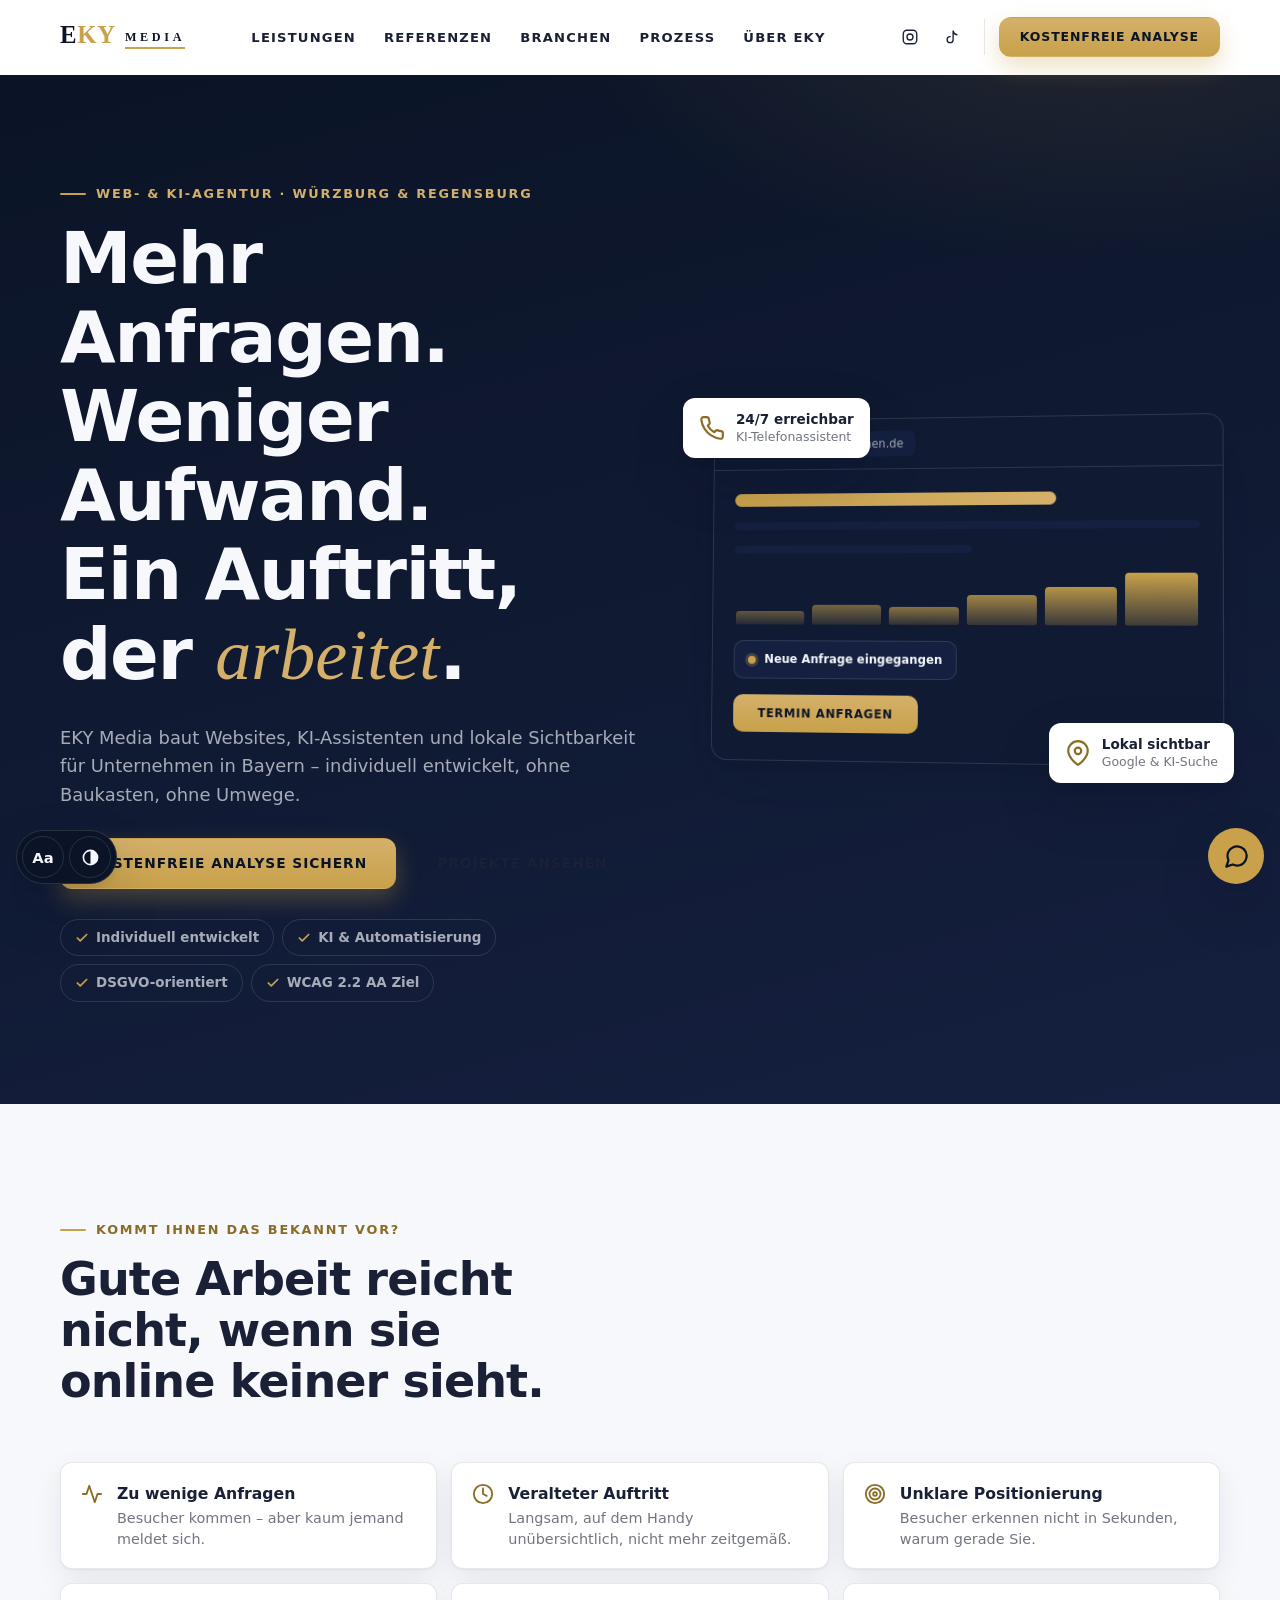
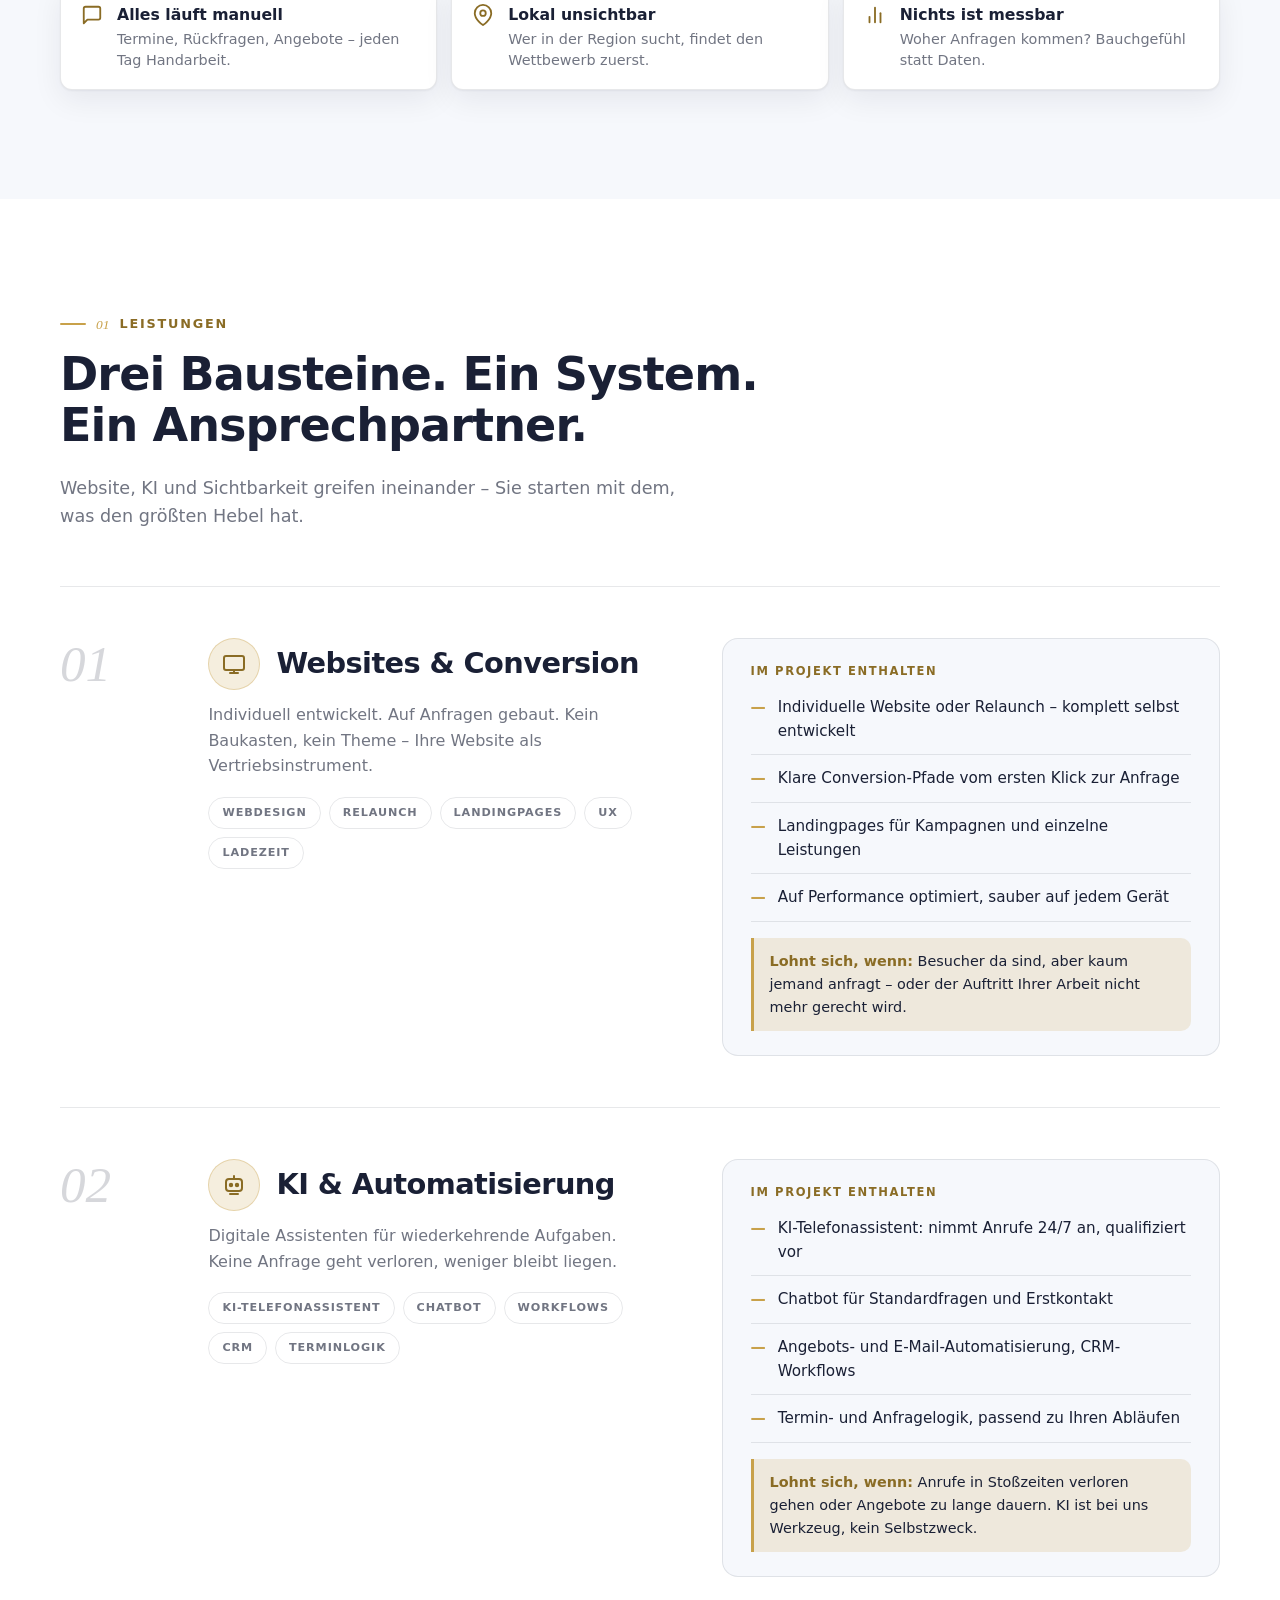
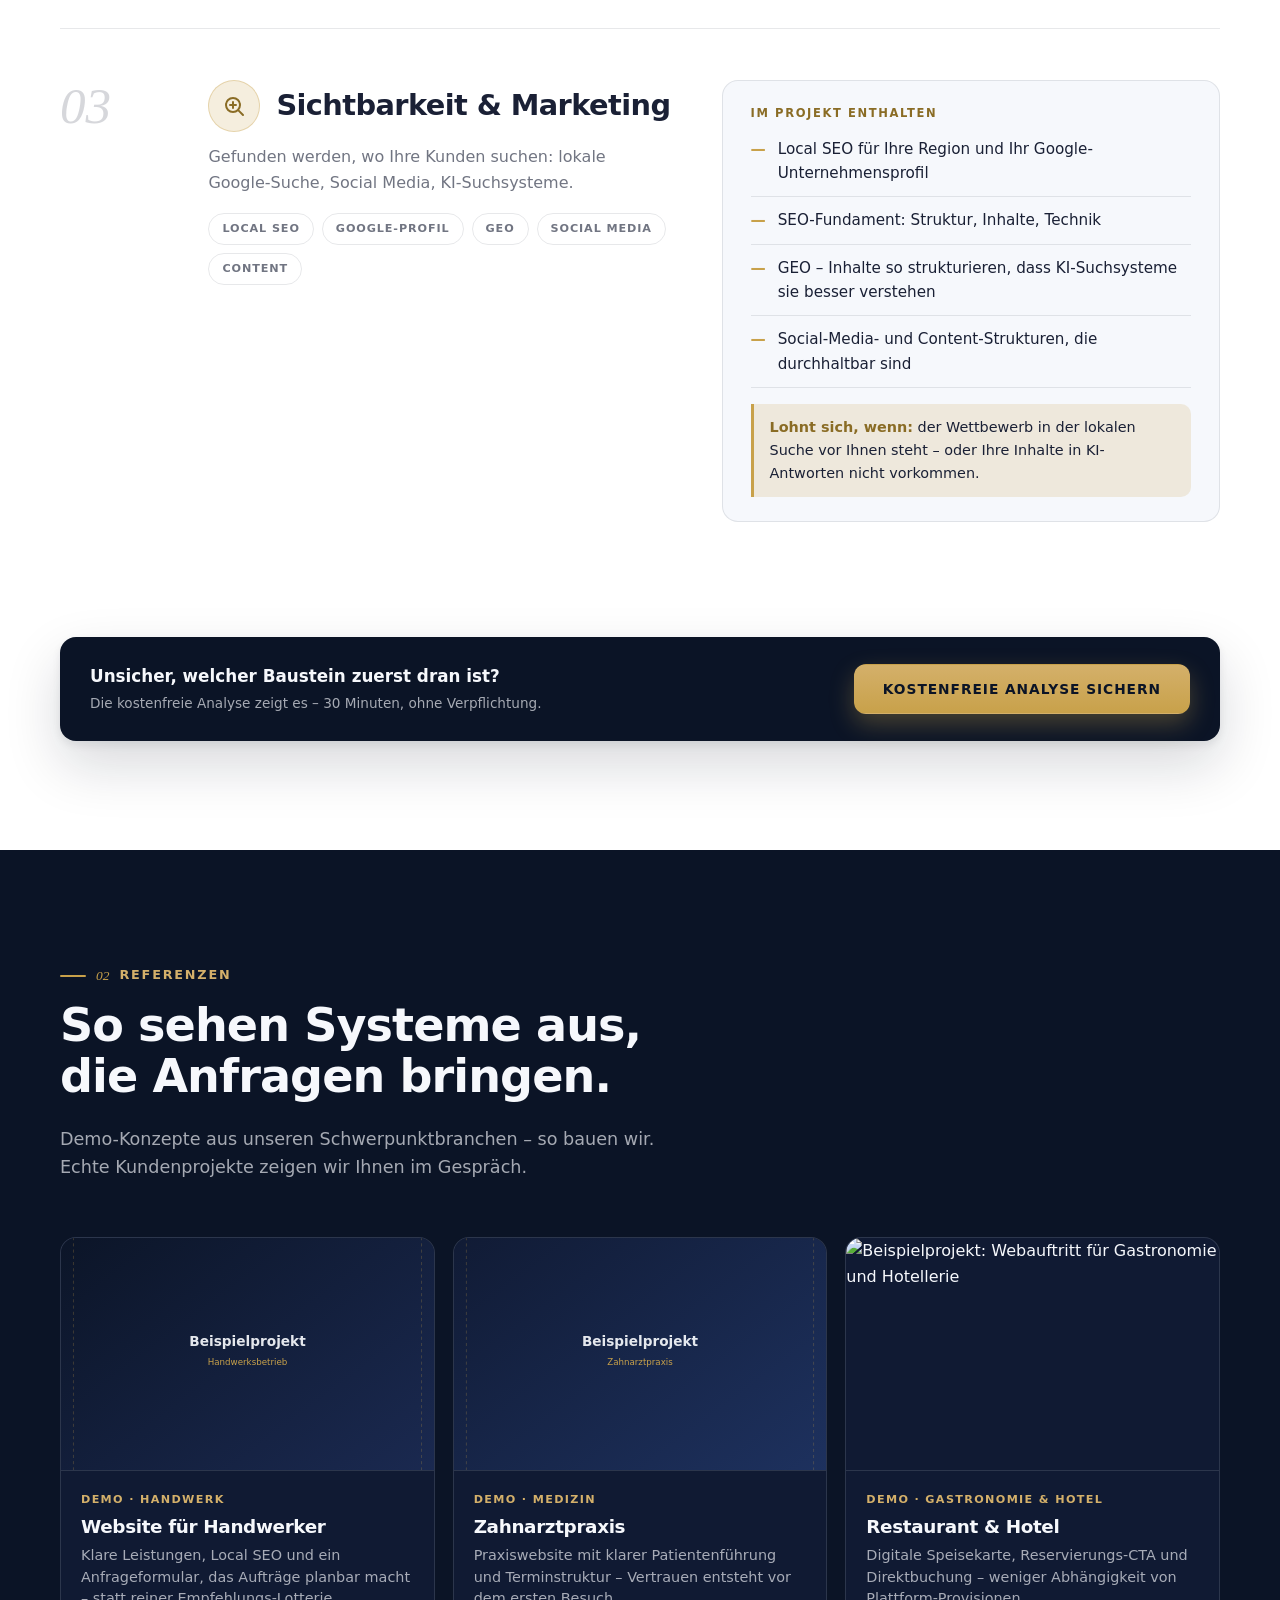
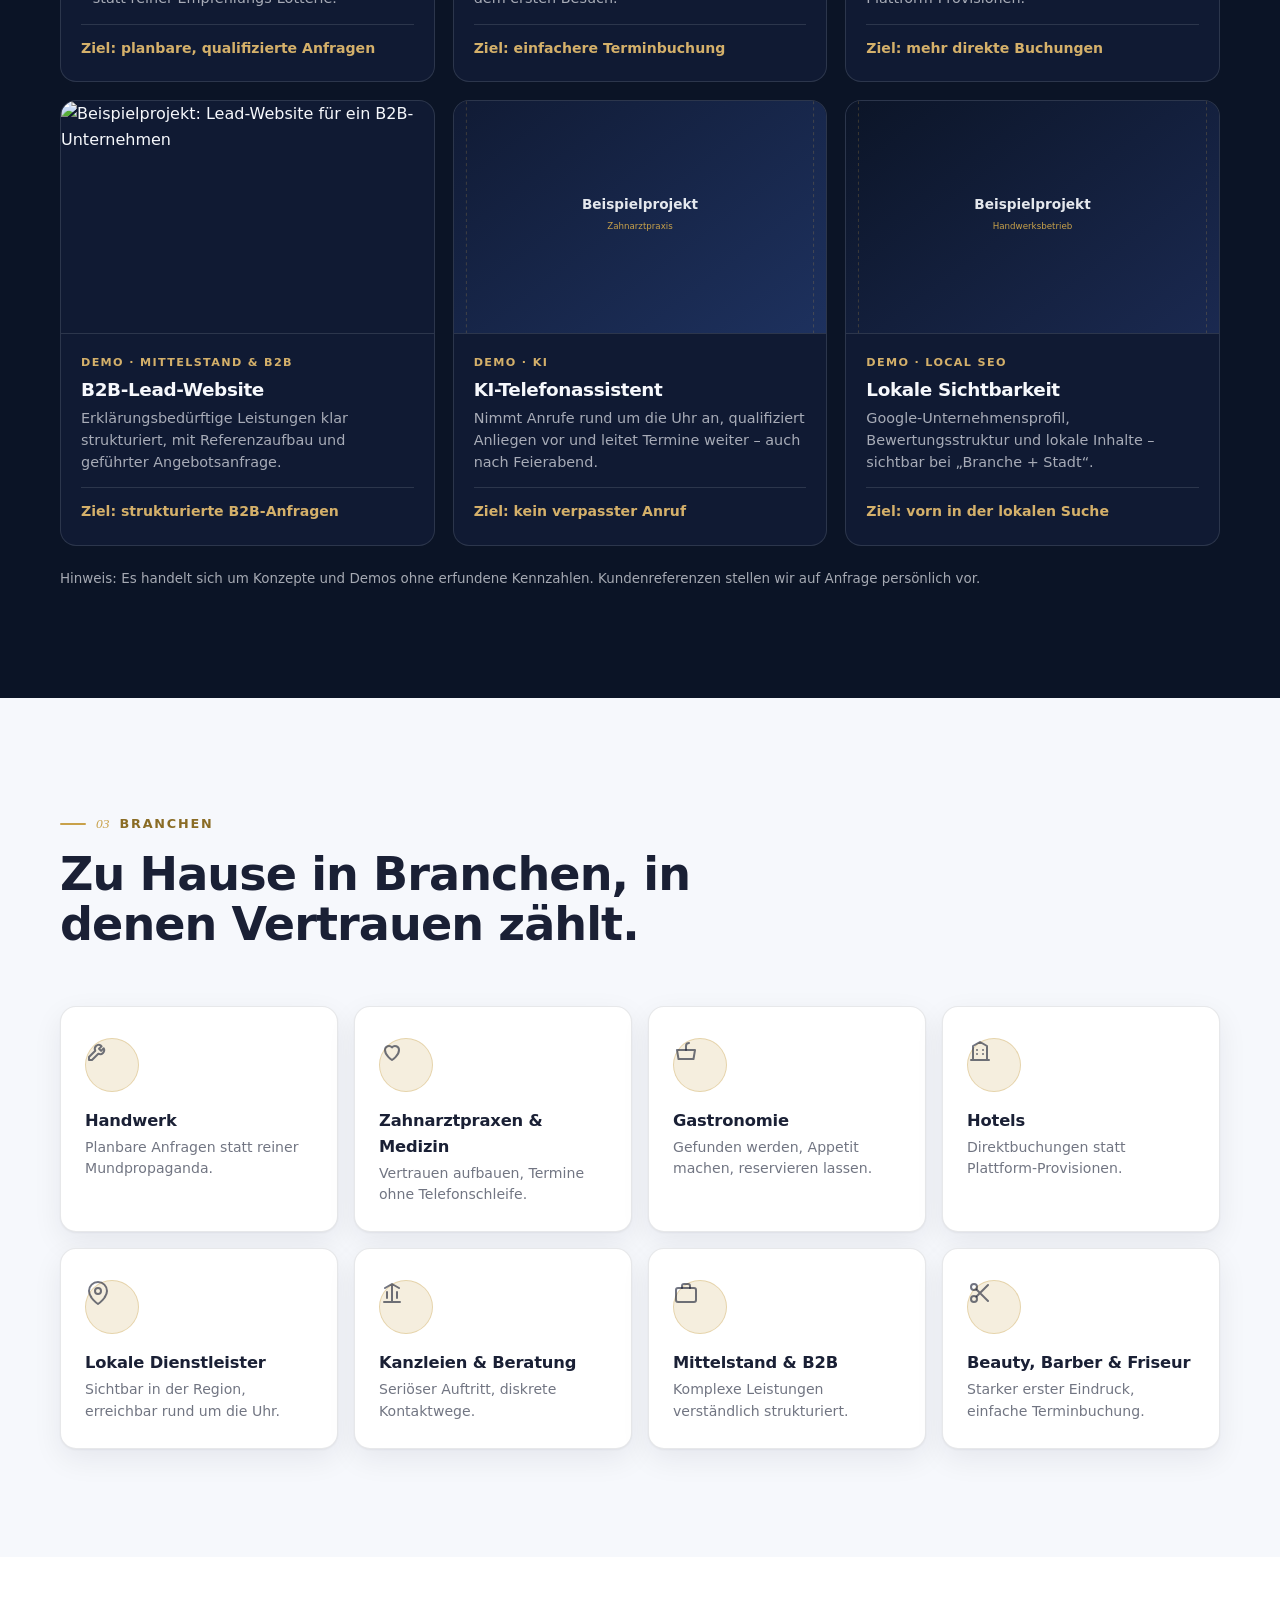
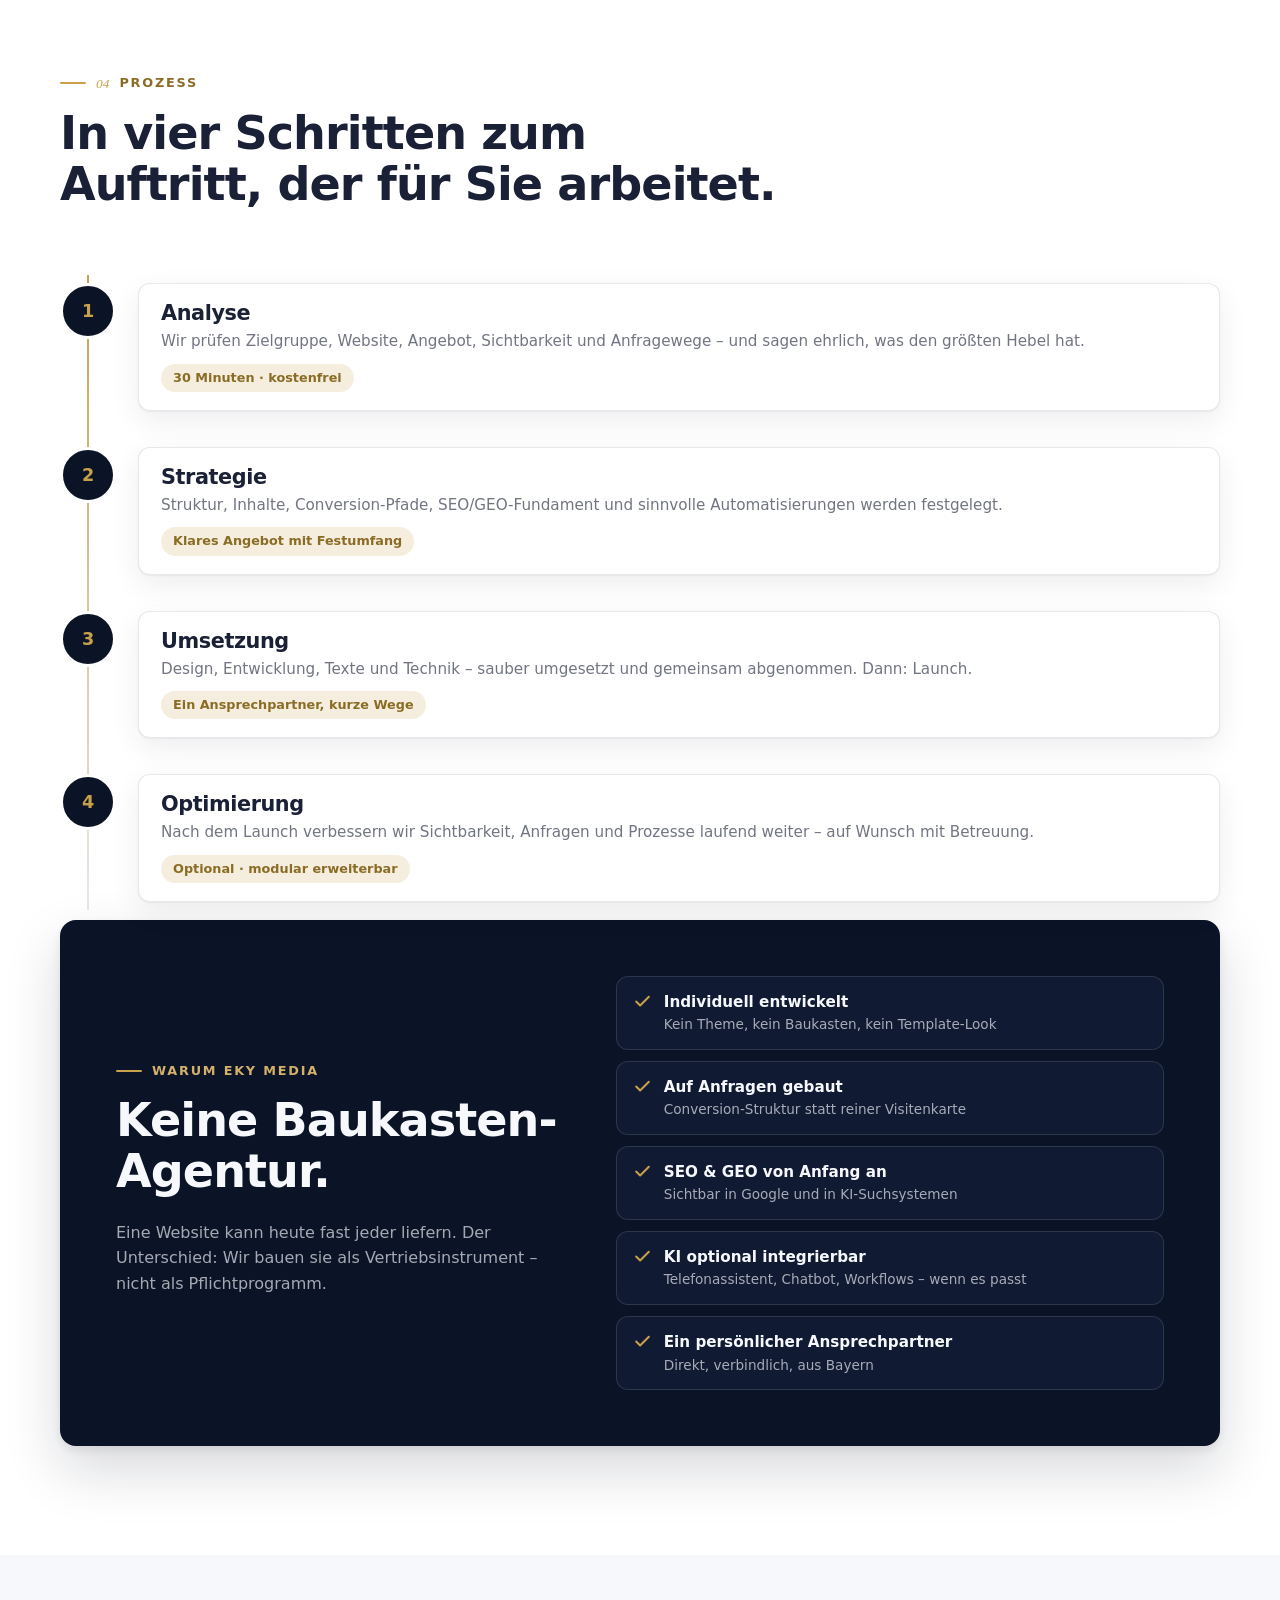
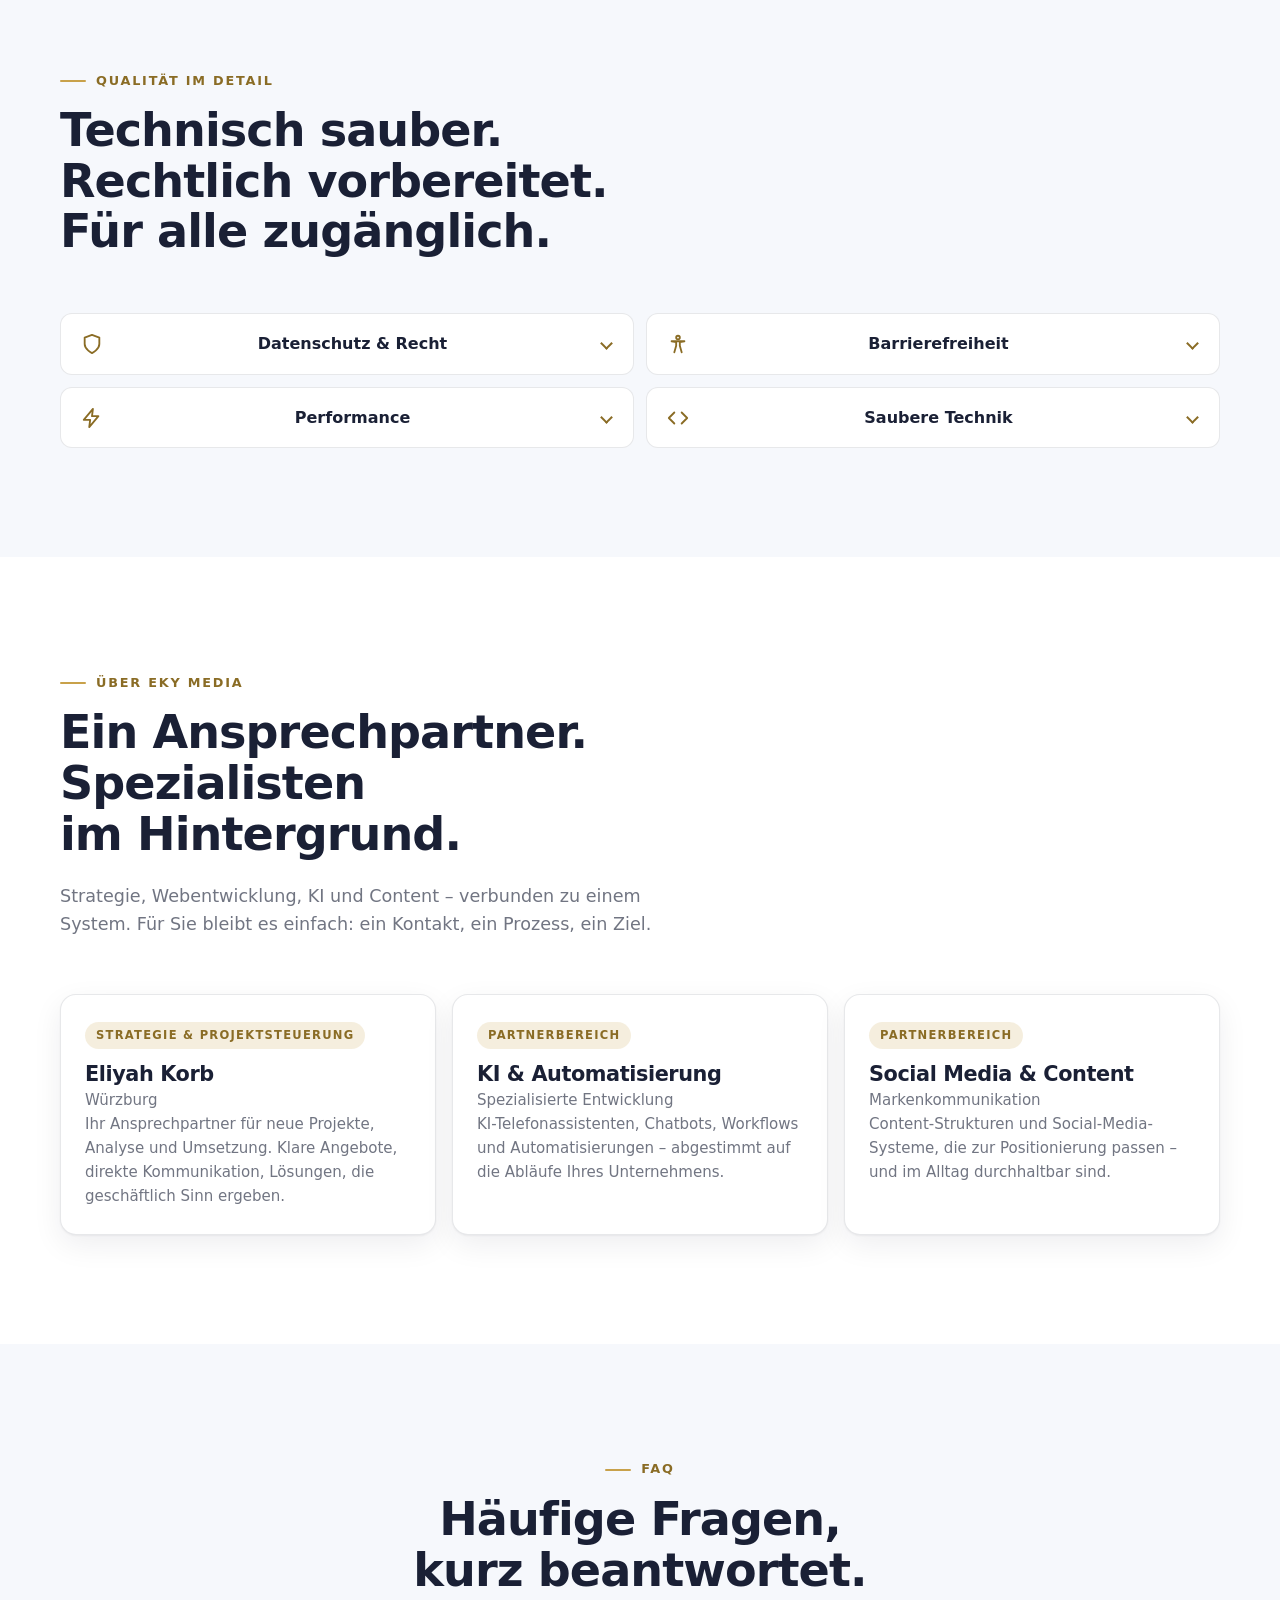
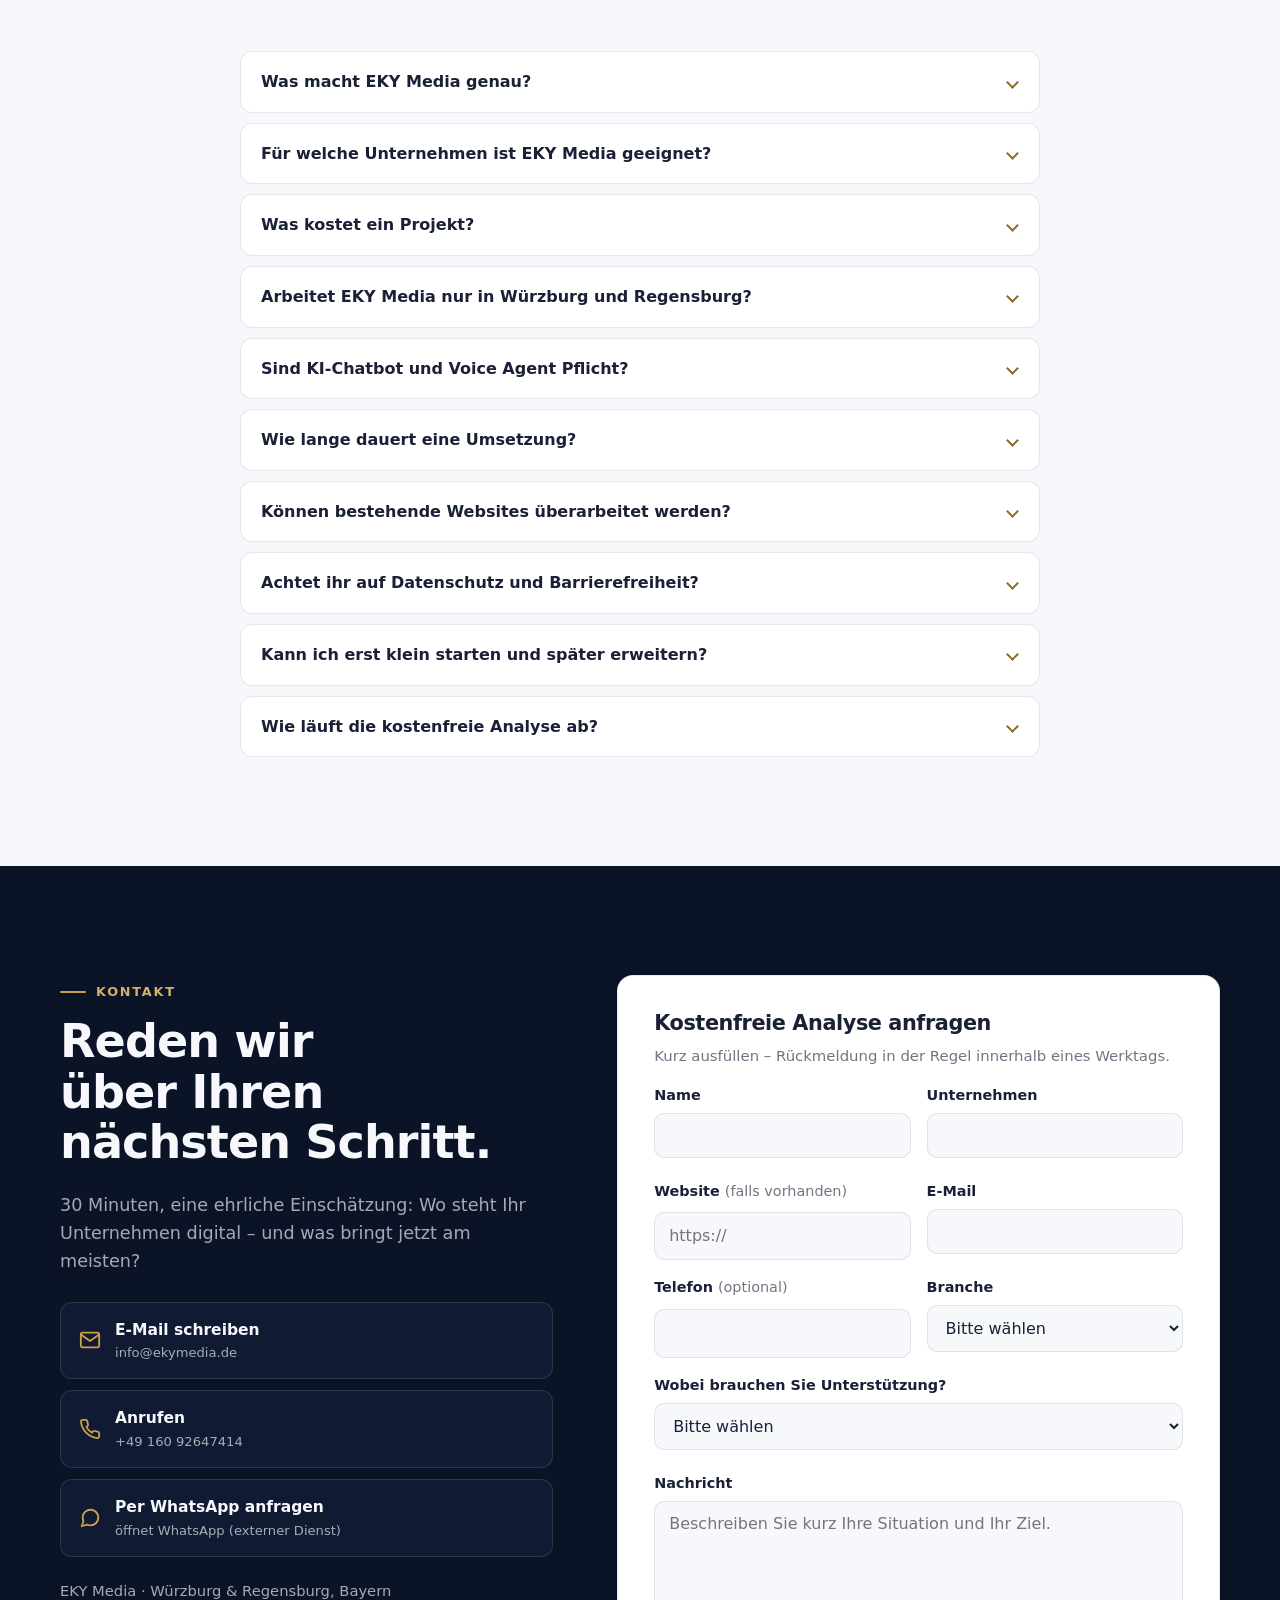
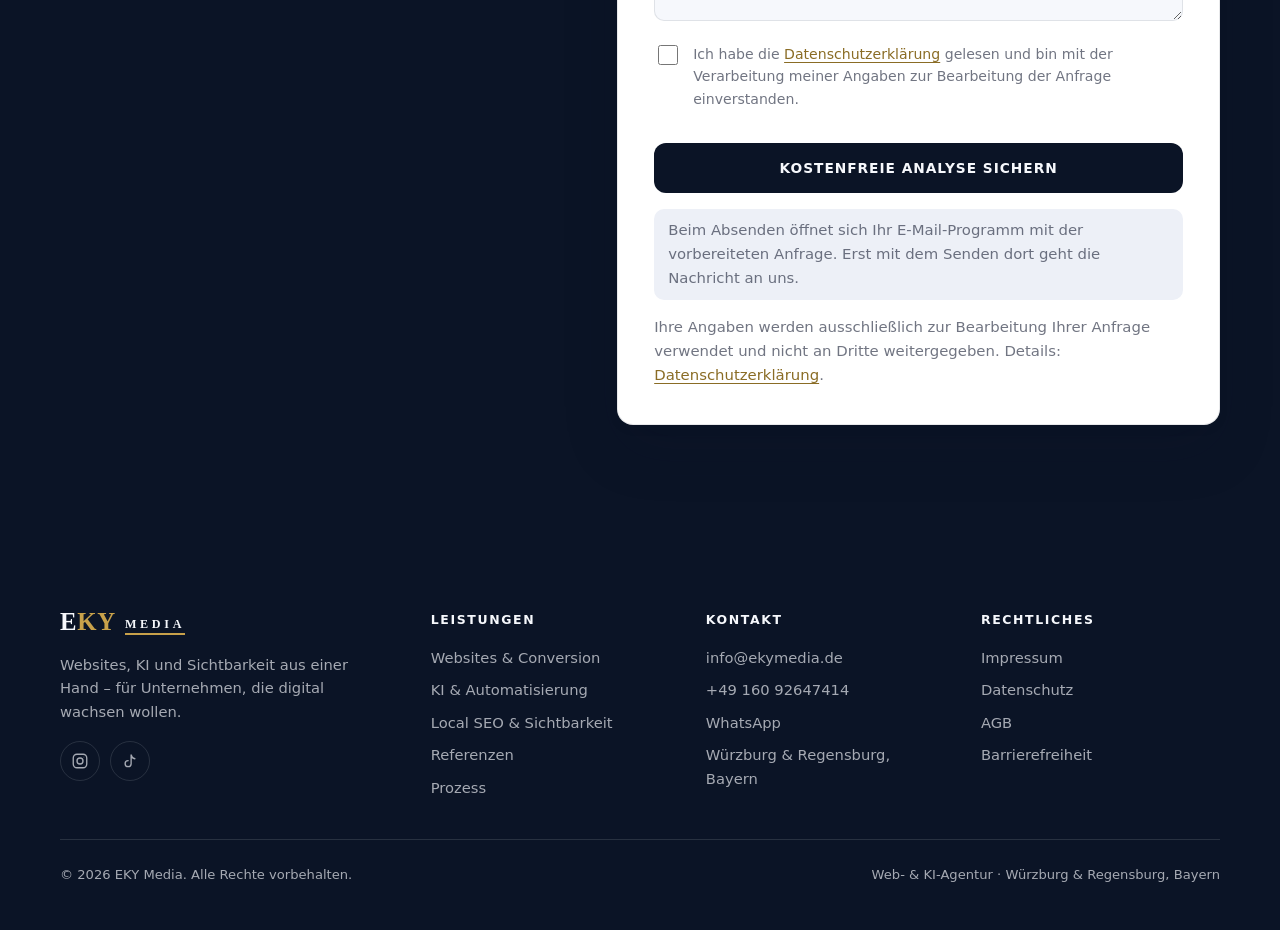
==== commit c61f4c7b: "Finaler Pre-Launch-Pass: Socials live, ehrliche Formular-UX, Rechtstexte bereinigt - Social-Links fi" ====
--- a/index.html
+++ b/index.html
@@ -278,6 +278,7 @@
         <svg class="icon" viewBox="0 0 24 24" fill="none" stroke="currentColor" stroke-width="2" stroke-linecap="round" stroke-linejoin="round" aria-hidden="true"><path d="M21 11.5a8.38 8.38 0 0 1-.9 3.8 8.5 8.5 0 0 1-7.6 4.7 8.38 8.38 0 0 1-3.8-.9L3 21l1.9-5.7a8.38 8.38 0 0 1-.9-3.8 8.5 8.5 0 0 1 4.7-7.6 8.38 8.38 0 0 1 3.8-.9h.5a8.48 8.48 0 0 1 8 8v.5z"/></svg>
         Per WhatsApp schreiben
       </a>
+      <div class="drawer__socials" data-socials hidden></div>
       <p class="drawer__meta">Würzburg &amp; Regensburg · info@ekymedia.de</p>
     </div>
   </nav>
@@ -316,8 +317,14 @@
               <div class="mockup__headline"></div>
               <div class="mockup__line"></div>
               <div class="mockup__line mockup__line--short"></div>
+              <div class="mockup__bars">
+                <span></span><span></span><span></span><span></span><span></span><span></span>
+              </div>
+              <div class="mockup__toast">
+                <span class="mockup__toast-dot"></span>
+                Neue Anfrage eingegangen
+              </div>
               <div class="mockup__cta">Termin anfragen</div>
-              <div class="mockup__line mockup__line--short"></div>
             </div>
           </div>
           <div class="hero__badge hero__badge--tl">
@@ -420,7 +427,7 @@
               <li>Individuelle Website oder Relaunch – komplett selbst entwickelt</li>
               <li>Klare Conversion-Pfade vom ersten Klick zur Anfrage</li>
               <li>Landingpages für Kampagnen und einzelne Leistungen</li>
-              <li>Sehr schnelle Ladezeiten, sauber auf jedem Gerät</li>
+              <li>Auf Performance optimiert, sauber auf jedem Gerät</li>
             </ul>
             <p class="service-panel__fit"><strong>Lohnt sich, wenn:</strong> Besucher da sind, aber kaum jemand anfragt – oder der Auftritt Ihrer Arbeit nicht mehr gerecht wird.</p>
           </div>
@@ -479,7 +486,7 @@
             <ul class="service-panel__list">
               <li>Local SEO für Ihre Region und Ihr Google-Unternehmensprofil</li>
               <li>SEO-Fundament: Struktur, Inhalte, Technik</li>
-              <li>GEO – sichtbar in KI-Antworten von ChatGPT &amp; Co.</li>
+              <li>GEO – Inhalte so strukturieren, dass KI-Suchsysteme sie besser verstehen</li>
               <li>Social-Media- und Content-Strukturen, die durchhaltbar sind</li>
             </ul>
             <p class="service-panel__fit"><strong>Lohnt sich, wenn:</strong> der Wettbewerb in der lokalen Suche vor Ihnen steht – oder Ihre Inhalte in KI-Antworten nicht vorkommen.</p>
@@ -501,7 +508,7 @@
         <div class="section-head reveal">
           <p class="eyebrow"><span class="eyebrow__num">02</span> Referenzen</p>
           <h2 id="referenzen-heading">So sehen Systeme aus, die Anfragen bringen.</h2>
-          <p class="lead">Beispielprojekte und Demos aus unseren Schwerpunktbranchen – echte Kundenprojekte zeigen wir Ihnen gern im Gespräch.</p>
+          <p class="lead">Demo-Konzepte aus unseren Schwerpunktbranchen – so bauen wir. Echte Kundenprojekte zeigen wir Ihnen im Gespräch.</p>
         </div>
 
         <div class="work-grid">
@@ -510,7 +517,7 @@
               <img src="assets/img/placeholder-work-handwerk.svg" alt="Beispielprojekt: Conversion-Website für einen Handwerksbetrieb" loading="lazy" width="1200" height="900">
             </div>
             <div class="work-card__body">
-              <p class="work-card__tag">Handwerk</p>
+              <p class="work-card__tag">Demo · Handwerk</p>
               <h3>Website für Handwerker</h3>
               <p class="work-card__text">Klare Leistungen, Local SEO und ein Anfrageformular, das Aufträge planbar macht – statt reiner Empfehlungs-Lotterie.</p>
               <p class="work-card__result">Ziel: planbare, qualifizierte Anfragen</p>
@@ -522,7 +529,7 @@
               <img src="assets/img/placeholder-work-praxis.svg" alt="Beispielprojekt: Praxiswebsite für eine Zahnarztpraxis" loading="lazy" width="1200" height="900">
             </div>
             <div class="work-card__body">
-              <p class="work-card__tag">Medizin</p>
+              <p class="work-card__tag">Demo · Medizin</p>
               <h3>Zahnarztpraxis</h3>
               <p class="work-card__text">Praxiswebsite mit klarer Patientenführung und Terminstruktur – Vertrauen entsteht vor dem ersten Besuch.</p>
               <p class="work-card__result">Ziel: einfachere Terminbuchung</p>
@@ -534,7 +541,7 @@
               <img src="assets/img/placeholder-work-gastro.svg" alt="Beispielprojekt: Webauftritt für Gastronomie und Hotellerie" loading="lazy" width="1200" height="900">
             </div>
             <div class="work-card__body">
-              <p class="work-card__tag">Gastronomie &amp; Hotel</p>
+              <p class="work-card__tag">Demo · Gastronomie &amp; Hotel</p>
               <h3>Restaurant &amp; Hotel</h3>
               <p class="work-card__text">Digitale Speisekarte, Reservierungs-CTA und Direktbuchung – weniger Abhängigkeit von Plattform-Provisionen.</p>
               <p class="work-card__result">Ziel: mehr direkte Buchungen</p>
@@ -546,7 +553,7 @@
               <img src="assets/img/placeholder-work-b2b.svg" alt="Beispielprojekt: Lead-Website für ein B2B-Unternehmen" loading="lazy" width="1200" height="900">
             </div>
             <div class="work-card__body">
-              <p class="work-card__tag">Mittelstand &amp; B2B</p>
+              <p class="work-card__tag">Demo · Mittelstand &amp; B2B</p>
               <h3>B2B-Lead-Website</h3>
               <p class="work-card__text">Erklärungsbedürftige Leistungen klar strukturiert, mit Referenzaufbau und geführter Angebotsanfrage.</p>
               <p class="work-card__result">Ziel: strukturierte B2B-Anfragen</p>
@@ -558,7 +565,7 @@
               <img src="assets/img/placeholder-work-praxis.svg" alt="Demo: KI-Telefonassistent für Unternehmen" loading="lazy" width="1200" height="900">
             </div>
             <div class="work-card__body">
-              <p class="work-card__tag">KI · Demo</p>
+              <p class="work-card__tag">Demo · KI</p>
               <h3>KI-Telefonassistent</h3>
               <p class="work-card__text">Nimmt Anrufe rund um die Uhr an, qualifiziert Anliegen vor und leitet Termine weiter – auch nach Feierabend.</p>
               <p class="work-card__result">Ziel: kein verpasster Anruf</p>
@@ -570,7 +577,7 @@
               <img src="assets/img/placeholder-work-handwerk.svg" alt="Beispielprojekt: Local-SEO-Sichtbarkeit für lokale Dienstleister" loading="lazy" width="1200" height="900">
             </div>
             <div class="work-card__body">
-              <p class="work-card__tag">Local SEO</p>
+              <p class="work-card__tag">Demo · Local SEO</p>
               <h3>Lokale Sichtbarkeit</h3>
               <p class="work-card__text">Google-Unternehmensprofil, Bewertungsstruktur und lokale Inhalte – sichtbar bei „Branche + Stadt“.</p>
               <p class="work-card__result">Ziel: vorn in der lokalen Suche</p>
@@ -792,8 +799,8 @@
             <div class="acc__body">
               <ul>
                 <li>Schlanker Code, keine Framework-Last</li>
-                <li>Optimierte Bilder und sehr schnelle Ladezeiten</li>
-                <li>Gut für Nutzer, gut für Google-Rankings</li>
+                <li>Optimierte Bilder, auf kurze Ladezeiten ausgelegt</li>
+                <li>Gut für Nutzer und Suchmaschinen</li>
               </ul>
             </div>
           </details>
@@ -1042,6 +1049,9 @@
 
             <button class="btn btn--navy" type="submit" style="margin-top:16px;width:100%;">Kostenfreie Analyse sichern</button>
 
+            <!-- Wird per JS ausgeblendet, sobald FORM_ENDPOINT konfiguriert ist -->
+            <p class="form-note form-note--mailto" data-mailto-note>Beim Absenden öffnet sich Ihr E-Mail-Programm mit der vorbereiteten Anfrage. Erst mit dem Senden dort geht die Nachricht an uns.</p>
+
             <p class="form-status" id="form-status" role="status" aria-live="polite"></p>
 
             <p class="form-note">Ihre Angaben werden ausschließlich zur Bearbeitung Ihrer Anfrage verwendet und nicht an Dritte weitergegeben. Details: <a href="datenschutz.html">Datenschutzerklärung</a>.</p>
--- a/css/styles.css
+++ b/css/styles.css
@@ -485,6 +485,27 @@
   text-align: center;
 }
 
+.drawer__socials {
+  display: flex;
+  justify-content: center;
+  gap: 10px;
+  margin-top: 6px;
+}
+
+.drawer__socials a {
+  width: 42px;
+  height: 42px;
+  border-radius: 50%;
+  border: 1px solid var(--on-blue-border);
+  display: grid;
+  place-items: center;
+  color: var(--on-blue-muted);
+  transition: border-color 0.15s ease, color 0.15s ease;
+}
+
+.drawer__socials a:hover { border-color: var(--gold); color: var(--gold-hover); }
+.drawer__socials .icon { width: 19px; height: 19px; }
+
 /* --------------------------------------------------------------------------
    4. Buttons & gemeinsame Komponenten
    -------------------------------------------------------------------------- */
@@ -711,6 +732,24 @@
 /* Hero-Visual: Browser-Mockup + schwebende Badges */
 .hero__visual { position: relative; }
 
+/* Goldener Glow hinter dem Mockup für Tiefe */
+.hero__visual::before {
+  content: "";
+  position: absolute;
+  inset: -10% -6%;
+  background: radial-gradient(closest-side, rgba(200, 161, 74, 0.16), transparent 70%);
+  filter: blur(8px);
+  pointer-events: none;
+}
+
+/* Dezente Perspektive, richtet sich beim Hover auf */
+.hero__visual .mockup {
+  transform: perspective(1400px) rotateY(-7deg) rotateX(2deg);
+  transition: transform 0.45s ease;
+}
+
+.hero__visual:hover .mockup { transform: perspective(1400px) rotateY(0deg) rotateX(0deg); }
+
 .mockup {
   background: var(--blue-2);
   border-radius: var(--radius);
@@ -751,15 +790,61 @@
 .mockup__line--short { width: 52%; }
 
 .mockup__cta {
-  height: 36px;
+  height: 38px;
   width: 190px;
-  border-radius: var(--radius-pill);
-  background: var(--gold);
+  border-radius: 10px;
+  background: linear-gradient(180deg, var(--gold-hover), var(--gold));
   display: grid;
   place-items: center;
   color: var(--blue);
-  font-size: 0.78rem;
+  font-size: 0.74rem;
   font-weight: 800;
+  letter-spacing: 0.06em;
+  text-transform: uppercase;
+}
+
+/* Abstraktes Wachstums-Chart (dekorativ, keine echten Kennzahlen) */
+.mockup__bars {
+  display: flex;
+  align-items: flex-end;
+  gap: 8px;
+  height: 56px;
+  padding: 4px 2px 0;
+}
+
+.mockup__bars span {
+  flex: 1;
+  border-radius: 4px 4px 2px 2px;
+  background: linear-gradient(180deg, var(--gold), rgba(200, 161, 74, 0.25));
+}
+
+.mockup__bars span:nth-child(1) { height: 28%; opacity: 0.45; }
+.mockup__bars span:nth-child(2) { height: 40%; opacity: 0.55; }
+.mockup__bars span:nth-child(3) { height: 36%; opacity: 0.65; }
+.mockup__bars span:nth-child(4) { height: 58%; opacity: 0.78; }
+.mockup__bars span:nth-child(5) { height: 74%; opacity: 0.9; }
+.mockup__bars span:nth-child(6) { height: 100%; }
+
+.mockup__toast {
+  display: inline-flex;
+  align-items: center;
+  gap: 9px;
+  width: fit-content;
+  background: var(--blue-3);
+  border: 1px solid var(--on-blue-border);
+  border-radius: 10px;
+  padding: 9px 14px;
+  font-size: 0.74rem;
+  font-weight: 700;
+  color: var(--on-blue);
+}
+
+.mockup__toast-dot {
+  width: 8px;
+  height: 8px;
+  border-radius: 50%;
+  background: var(--gold);
+  box-shadow: 0 0 0 3px rgba(200, 161, 74, 0.25);
 }
 
 .hero__badge {
@@ -970,7 +1055,14 @@
   border-bottom: 1px solid var(--on-blue-border);
 }
 
-.work-card__media img { width: 100%; height: 100%; object-fit: cover; }
+.work-card__media img {
+  width: 100%;
+  height: 100%;
+  object-fit: cover;
+  transition: transform 0.45s ease;
+}
+
+.work-card:hover .work-card__media img { transform: scale(1.045); }
 
 .work-card__body { padding: 20px 20px 22px; display: grid; gap: 8px; }
 
@@ -1351,6 +1443,15 @@
 .form-status { margin: 12px 0 0; font-weight: 700; font-size: 0.93rem; }
 .form-status[data-state="success"] { color: #2e6b3a; }
 .form-status[data-state="error"] { color: #b3362b; }
+.form-status[data-state="info"] { color: var(--text); }
+
+.form-note--mailto {
+  margin-top: 12px;
+  padding: 10px 14px;
+  background: var(--surface-soft);
+  border-radius: 10px;
+  color: var(--muted);
+}
 
 .form-note { margin: 16px 0 0; font-size: 0.81rem; color: var(--muted); }
 
@@ -1470,7 +1571,7 @@
   width: 42px;
   height: 42px;
   border-radius: 50%;
-  border: 1px solid transparent;
+  border: 1px solid var(--on-blue-border);
   background: transparent;
   color: var(--on-blue);
   font-family: inherit;
